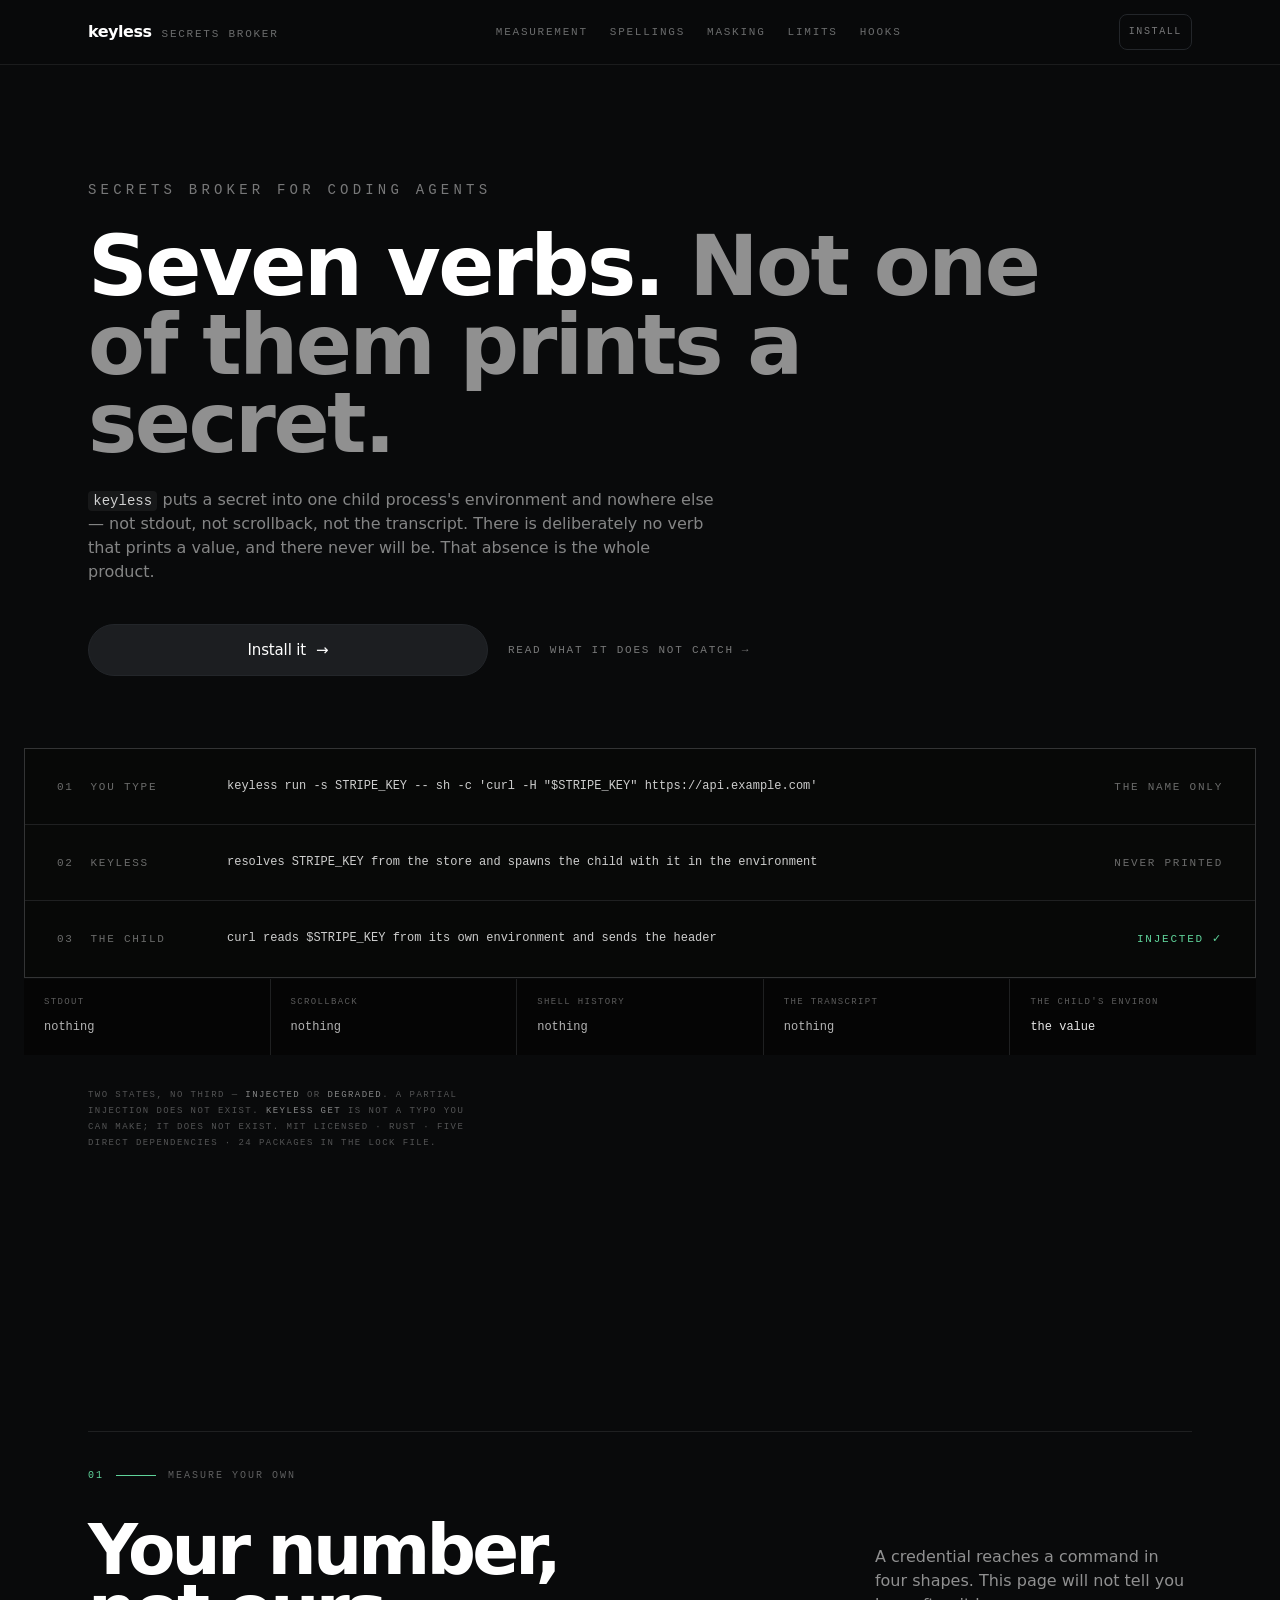
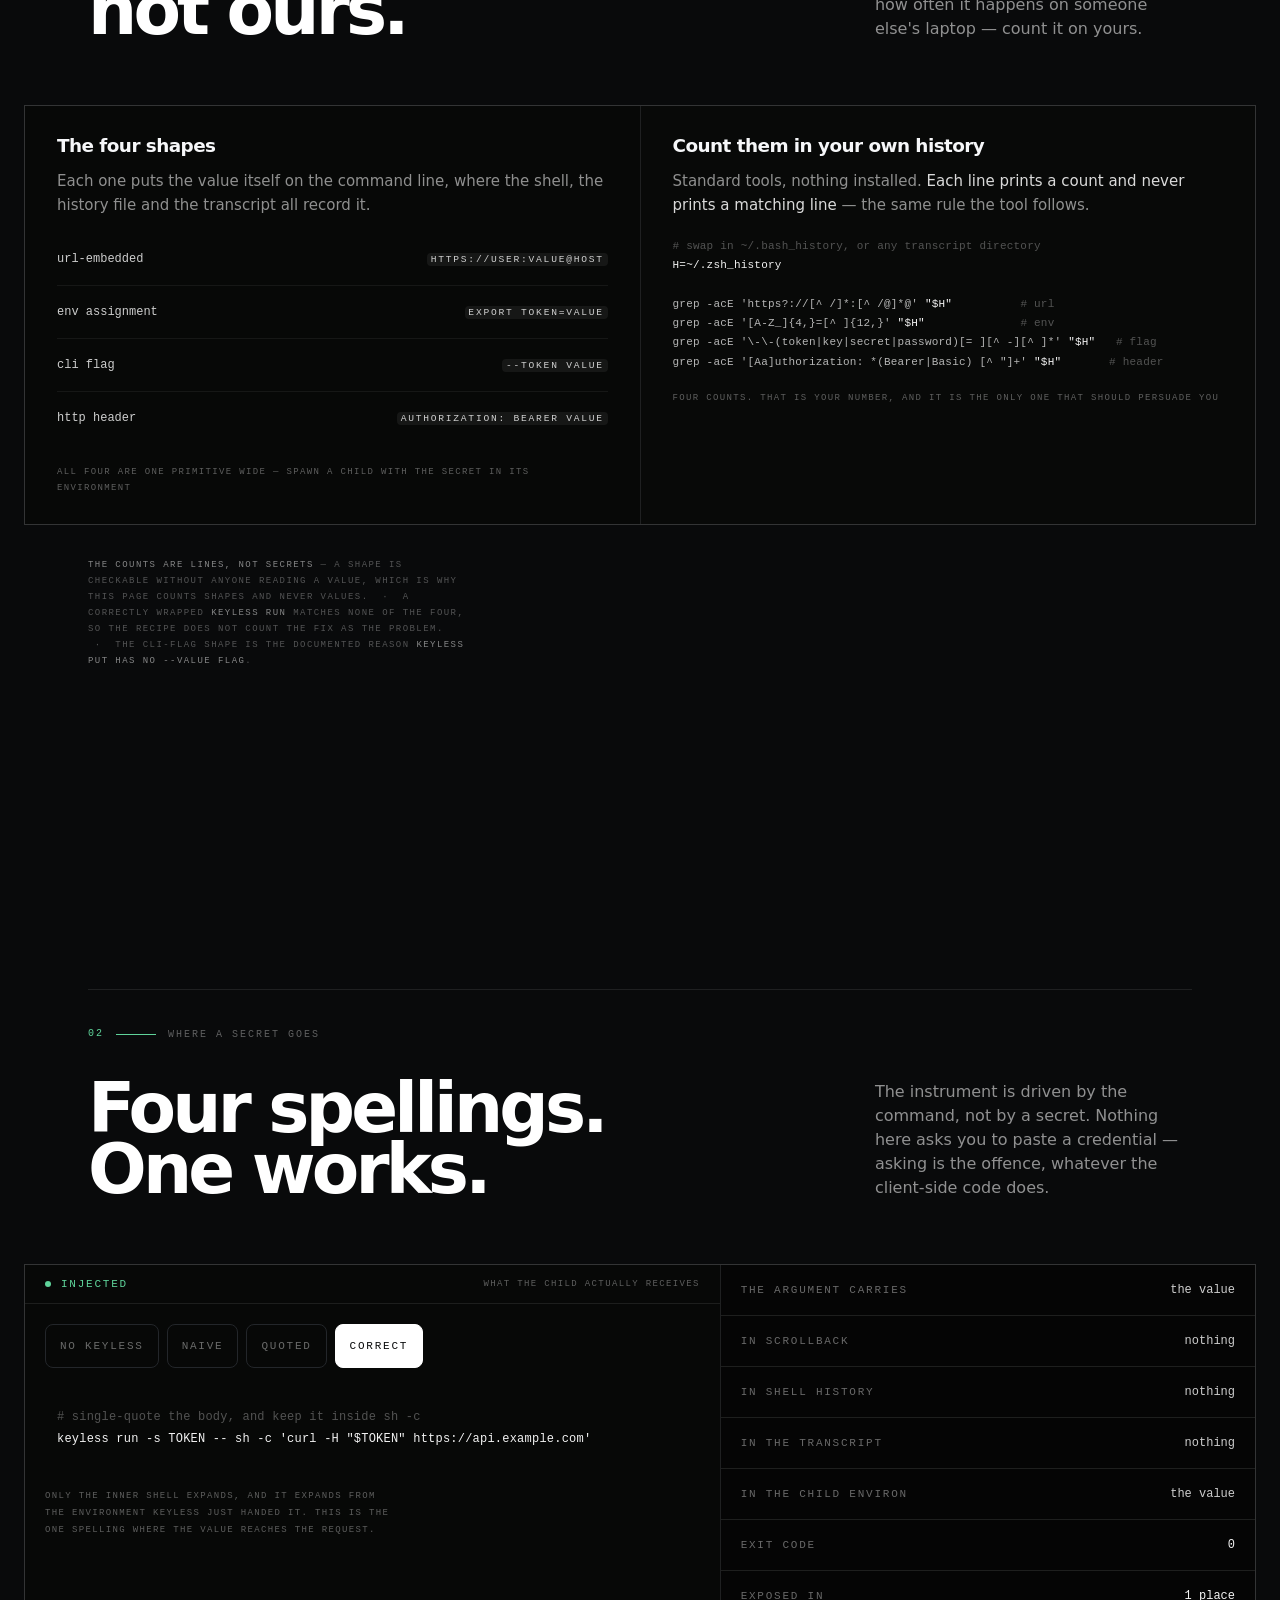
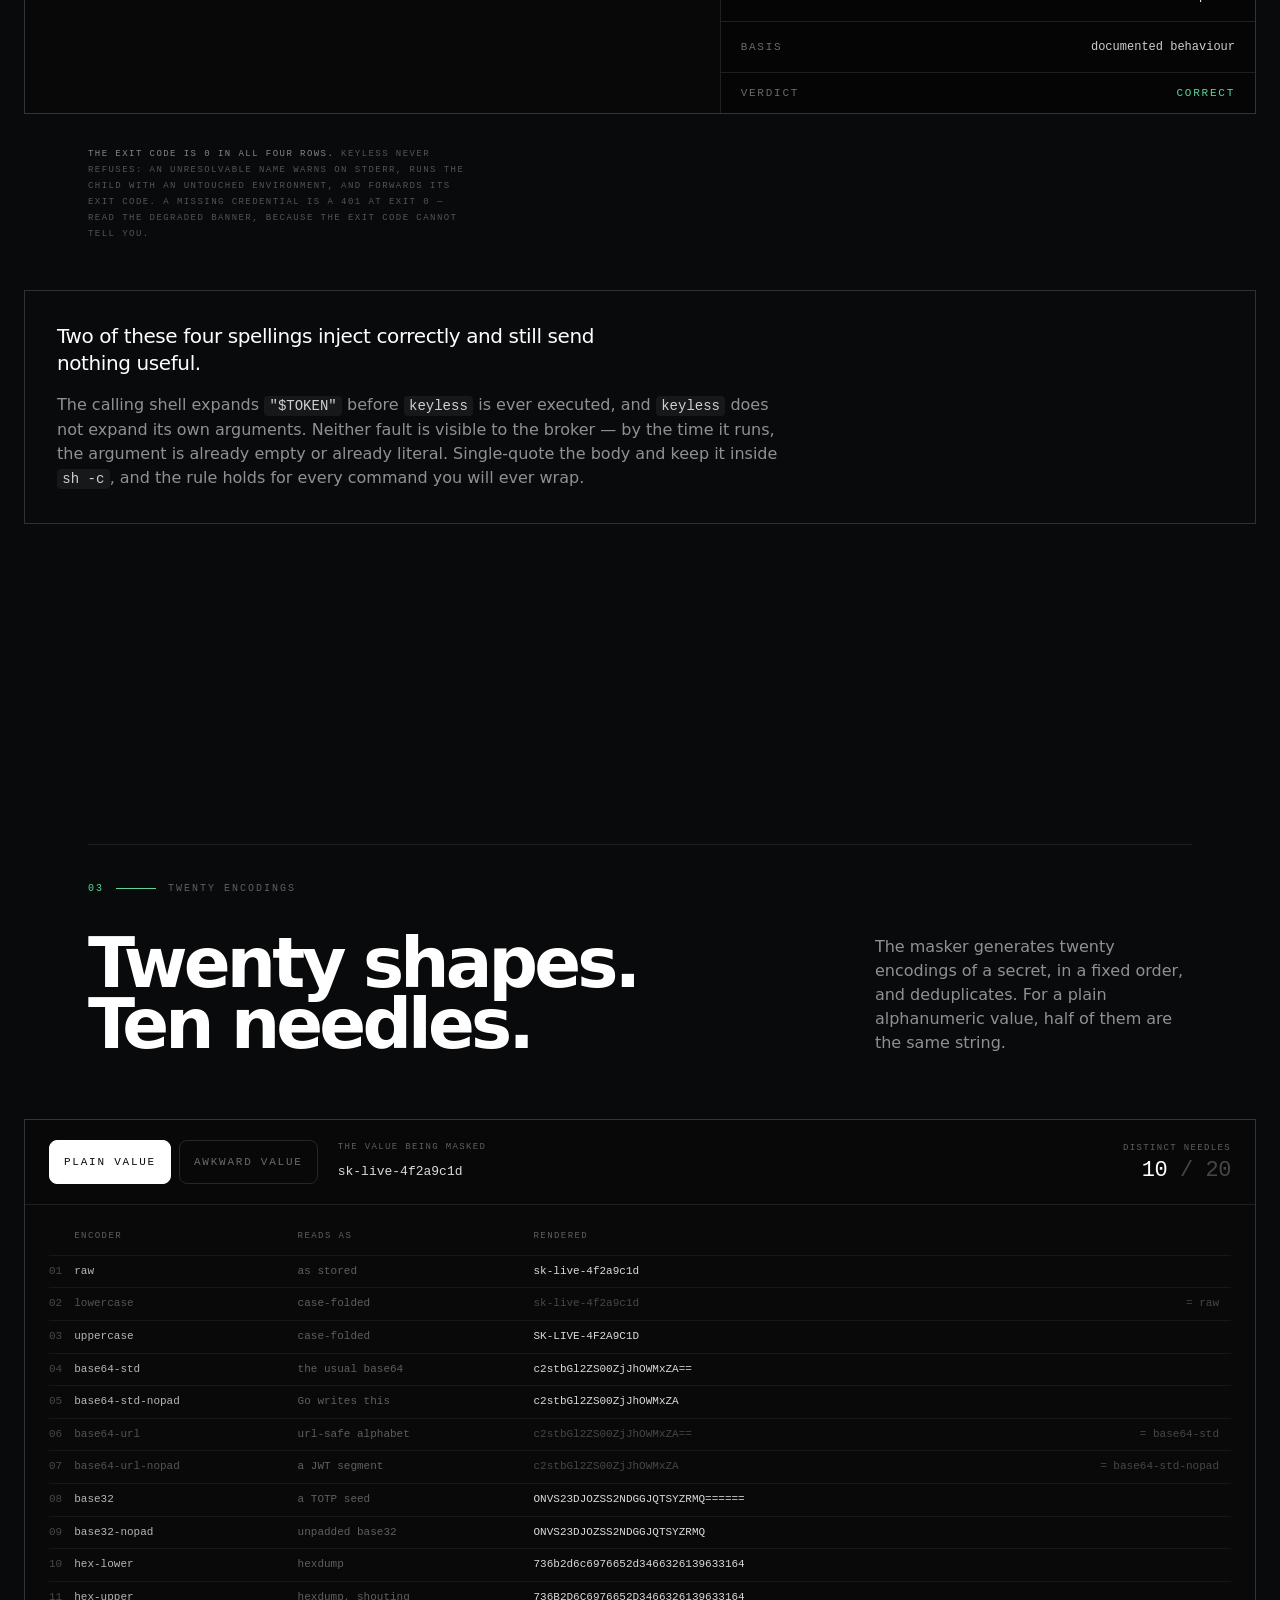
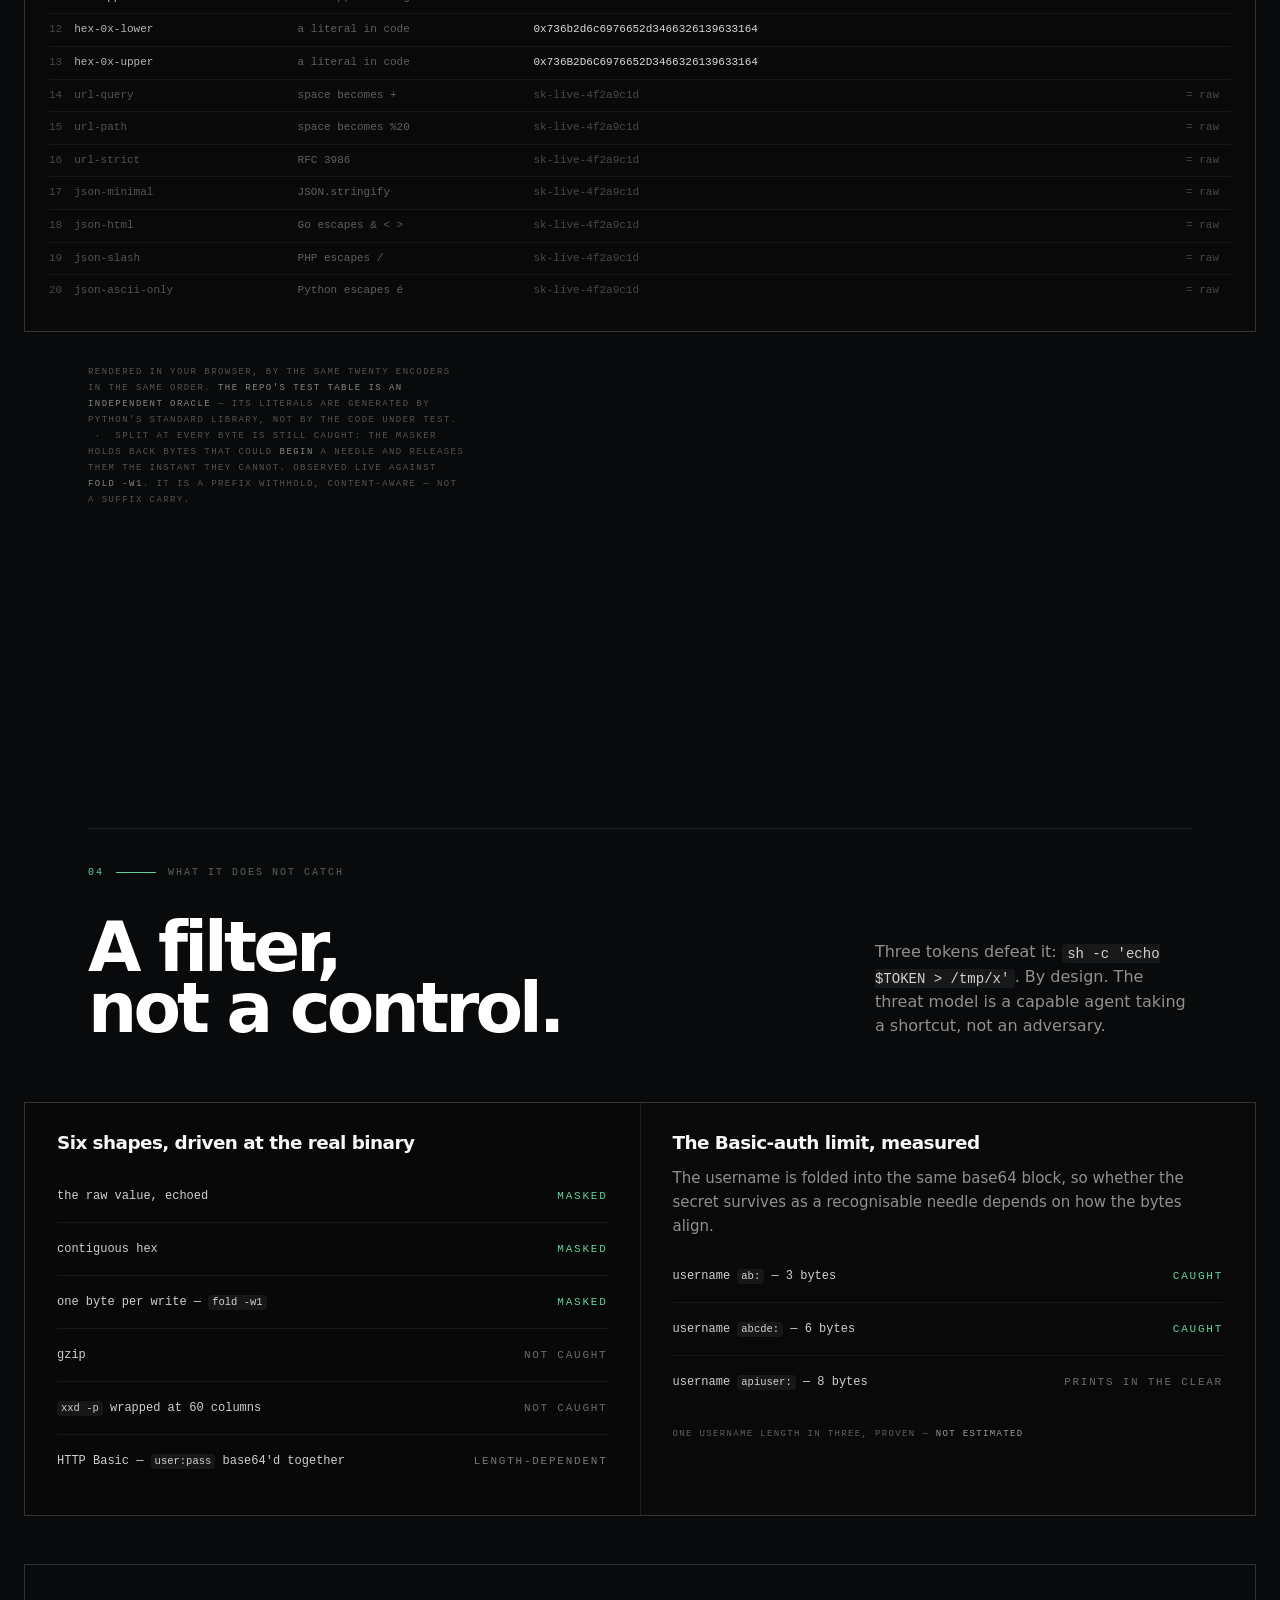
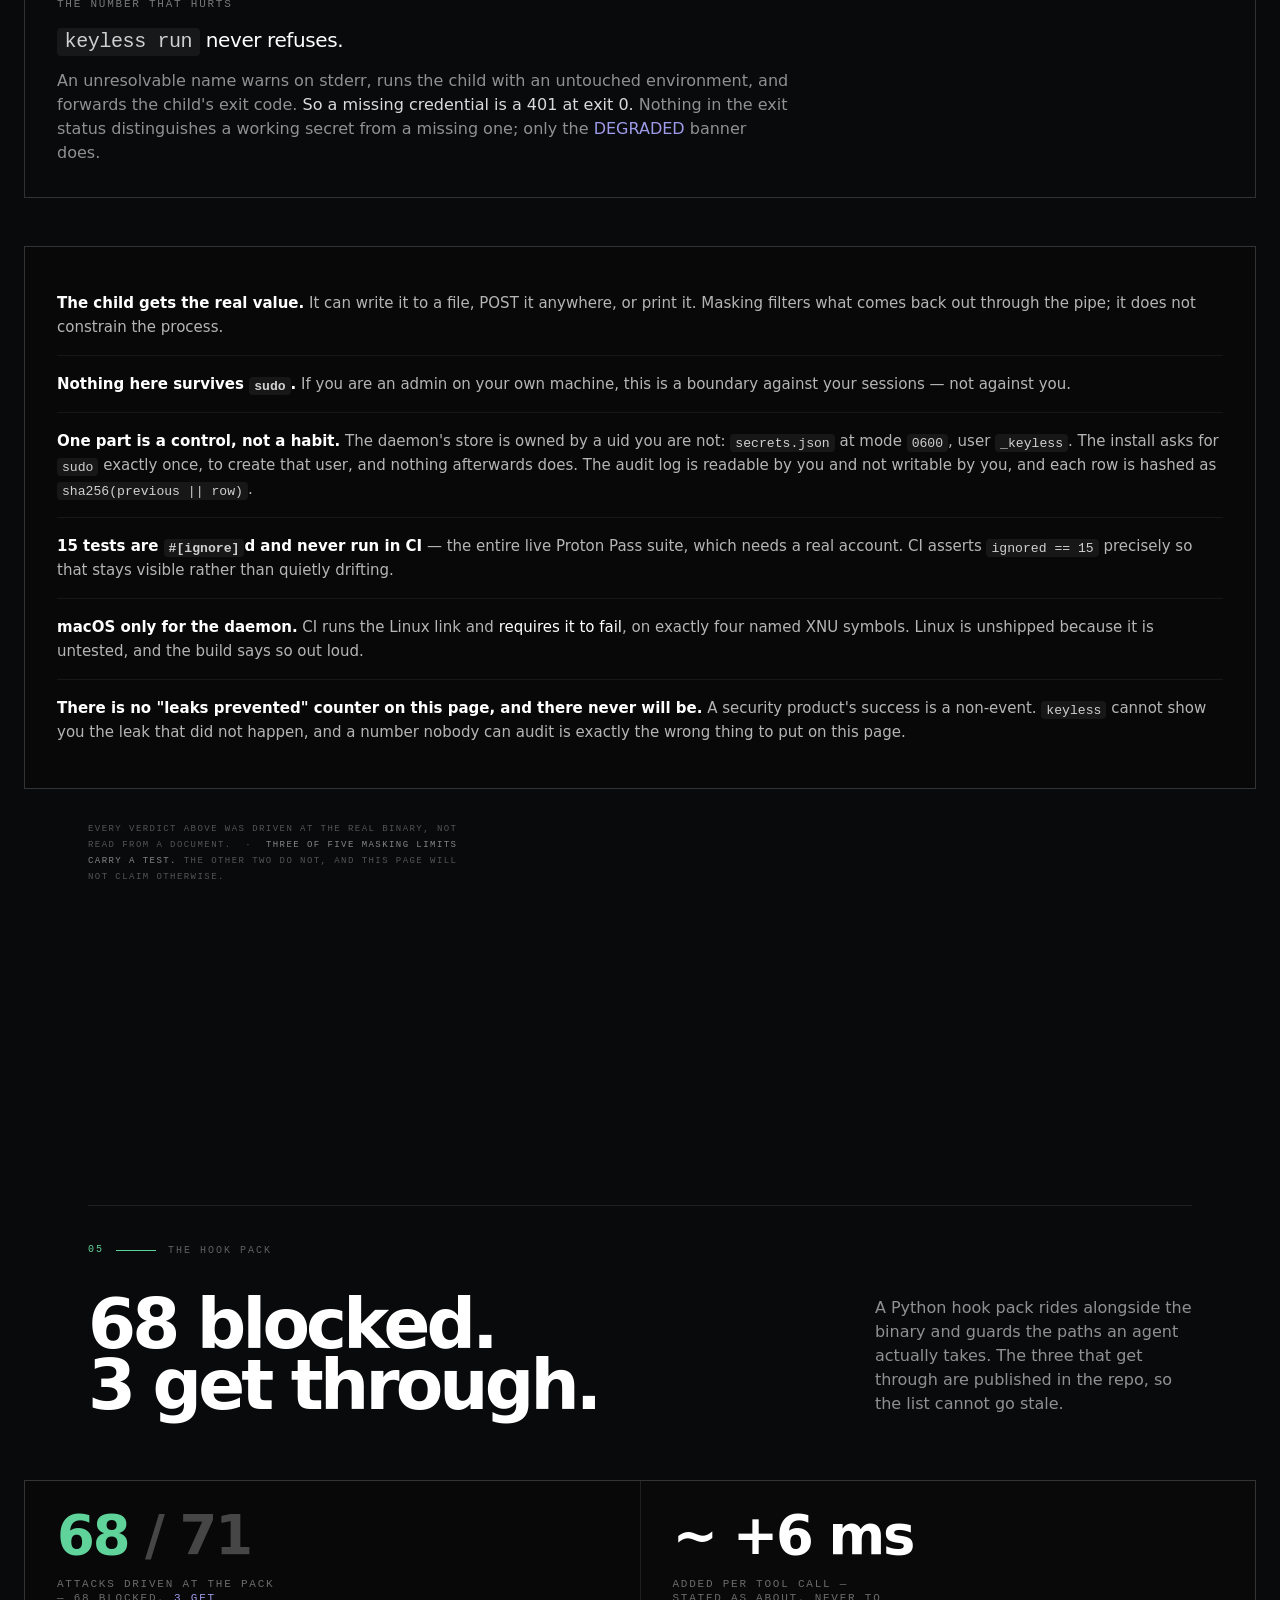
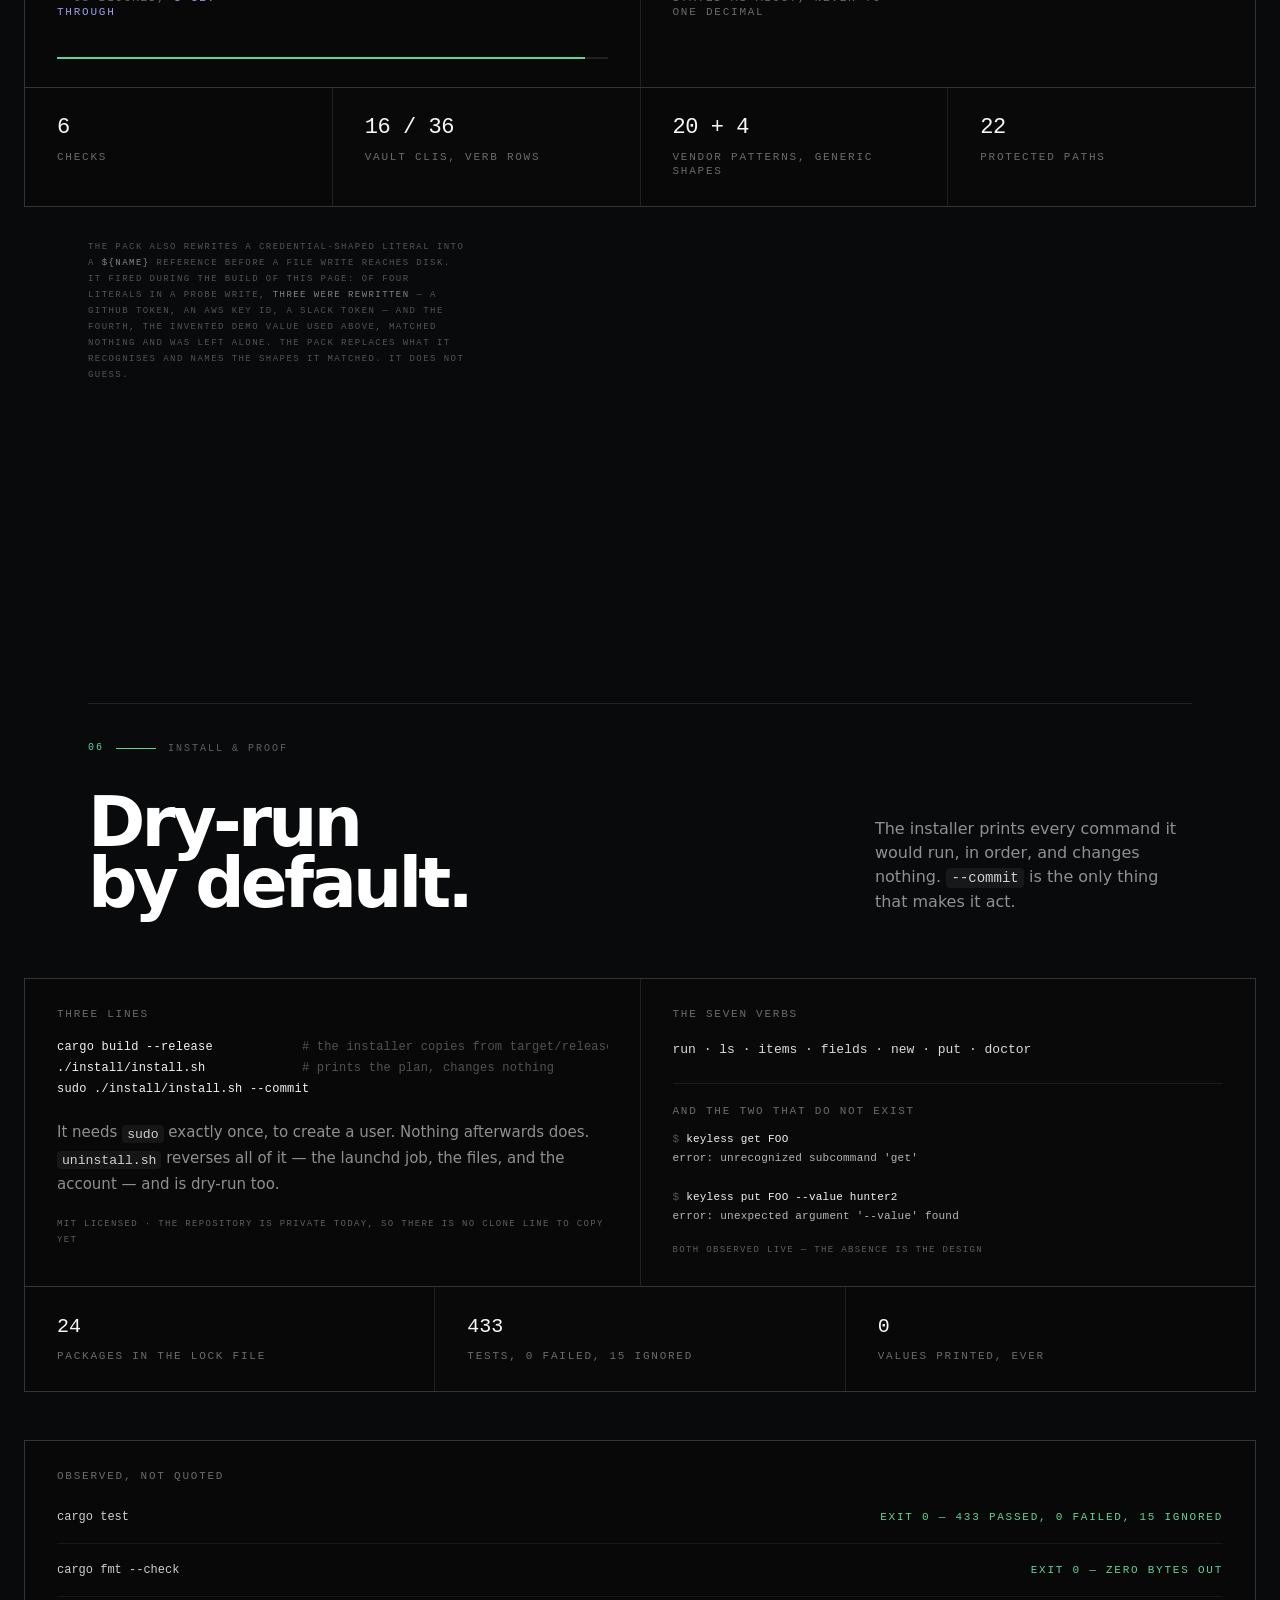
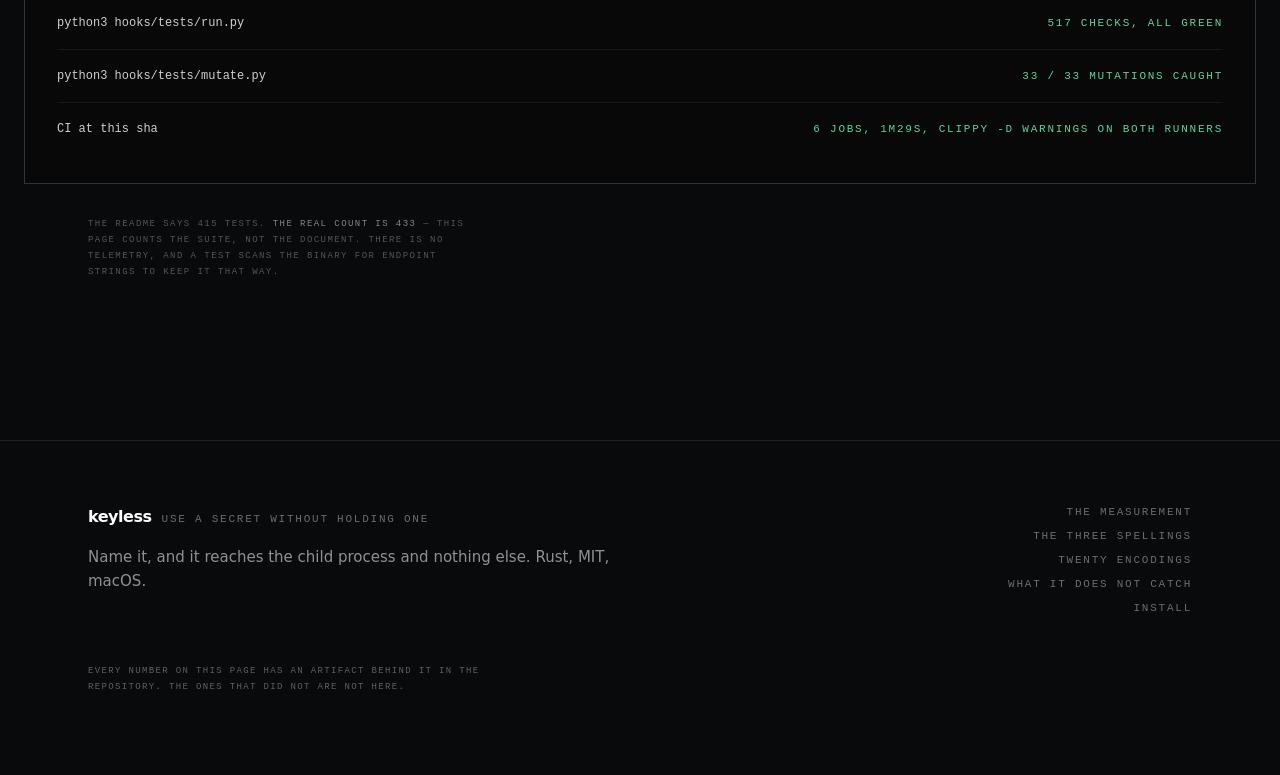
==== site/index.html @ bc4506f8 "feat(site): the landing page, leading with what the reader can measure A single self-contained index" ====
<!doctype html>
<html lang="en">
<head>
<meta charset="utf-8">
<meta name="viewport" content="width=device-width, initial-scale=1">
<title>keyless — name a secret, never hold one</title>
<meta name="description" content="A secrets broker for AI coding agents. The value reaches one child process and nothing else. There is no verb that prints it.">
<style>
/* ------------------------------------------------------------------ reset */
*,*::before,*::after{box-sizing:border-box}
html,body,h1,h2,h3,p,ul,ol,li,figure,pre,table{margin:0;padding:0}
ul,ol{list-style:none}
button{font:inherit;color:inherit;background:none;border:0;cursor:pointer}
a{color:inherit;text-decoration:none}
table{border-collapse:collapse;width:100%}
img,svg{display:block;max-width:100%}

/* -------------------------------------------------------------- variables */
:root{
  --bg:#090A0B;
  --card:#0E0F10;
  --cell-a:#070807;
  --cell-b:#080908;
  --well:#050505;
  --text:#F6F7F9;
  --hair:#23262A;
  --panel:rgba(255,255,255,.09);
  --green:#5FD39A;
  --violet:#9D9BEA;
  --btn:#1C1E21;
  --code-bg:rgba(255,255,255,.06);
  --sans:ui-sans-serif,system-ui,-apple-system,"Segoe UI",Roboto,sans-serif;
  --mono:ui-monospace,SFMono-Regular,Menlo,Monaco,"Liberation Mono",monospace;
  --ease-reveal:cubic-bezier(.16,1,.3,1);
  --ease-hover:cubic-bezier(.4,0,.2,1);
  --ease-out:cubic-bezier(0,0,.2,1);
}

/* ------------------------------------------------------------------- base */
body{
  background:var(--bg);
  color:var(--text);
  font-family:var(--sans);
  font-size:16px;
  line-height:24px;
  -webkit-font-smoothing:antialiased;
  text-rendering:optimizeLegibility;
}
::selection{background:rgba(95,211,154,.22)}

/* ------------------------------------------------------------ type system */
h1{
  font-size:clamp(2.5rem,min(7.6vw,9.2vh),6.5rem);
  font-weight:600;line-height:.95;letter-spacing:-.03em;color:#fff;
}
h2{
  font-size:clamp(2.7rem,5.4vw,5.2rem);
  font-weight:600;line-height:.88;letter-spacing:-.055em;color:#fff;
}
h3{font-size:24.8px;font-weight:600;line-height:1;letter-spacing:-.035em;color:var(--text)}
h3.compact{font-size:18.4px;line-height:23px;letter-spacing:-.03em}
.dim{color:rgba(255,255,255,.55)}

.mono{font-family:var(--mono)}
.lbl{ /* the standard 11px label */
  font-family:var(--mono);font-size:11px;line-height:14px;font-weight:500;
  letter-spacing:.16em;text-transform:uppercase;color:rgba(255,255,255,.4);
}
.lbl-dim{color:rgba(255,255,255,.3)}
.micro{
  font-family:var(--mono);font-size:9px;line-height:14px;letter-spacing:.15em;
  text-transform:uppercase;color:rgba(255,255,255,.35);
}
.eyebrow-txt{
  font-family:var(--mono);font-size:10px;line-height:15px;letter-spacing:.20em;
  text-transform:uppercase;color:rgba(255,255,255,.35);
}
.deck{font-size:16px;line-height:24px;color:rgba(255,255,255,.55)}
code{
  font-family:var(--mono);font-size:.875em;
  background:var(--code-bg);border-radius:4px;padding:.12em .38em;
  color:rgba(255,255,255,.8);
}
pre{
  font-family:var(--mono);font-size:11px;line-height:1.75;letter-spacing:.22px;
  background:transparent;color:rgba(255,255,255,.7);
  overflow-x:auto;white-space:pre;
}
pre .c{color:rgba(255,255,255,.3)}
pre .k{color:rgba(255,255,255,.95)}
pre .g{color:var(--green)}
.g{color:var(--green)}
.v{color:var(--violet)}

/* ----------------------------------------------------------------- layout */
.col{max-width:1152px;margin:0 auto;padding:0 24px}
/* Full-bleed escape. --sbw is the scrollbar width, measured in JS: 100vw
   INCLUDES the scrollbar, so without subtracting it the slab is wider than the
   visible area and the whole page scrolls sideways. */
.slab{
  position:relative;left:50%;
  width:calc(100vw - var(--sbw,0px) - 3rem);
  max-width:90rem;
  transform:translateX(-50%);
}
@media(max-width:640px){.slab{width:calc(100vw - var(--sbw,0px) - 2rem)}}
section.band{padding:112px 0}
@media(min-width:640px){section.band{padding:160px 0}}
.rule{border-top:1px solid var(--panel);padding-top:24px;margin-bottom:48px}
@media(min-width:640px){.rule{padding-top:32px;margin-bottom:64px}}
.eyebrow{display:flex;align-items:center;gap:12px}
.eyebrow .idx{font-family:var(--mono);font-size:10px;letter-spacing:.20em;color:var(--green)}
.eyebrow .dash{width:40px;height:1px;background:var(--green);flex:none}
.head{
  display:grid;grid-template-columns:minmax(0,1fr) minmax(240px,.42fr);
  align-items:end;gap:32px;margin-top:32px;
}
@media(max-width:900px){.head{grid-template-columns:1fr;align-items:start;gap:20px}}
.caveat{
  margin-top:32px;font-family:var(--mono);font-size:9px;line-height:16px;
  letter-spacing:.16em;text-transform:uppercase;color:rgba(255,255,255,.3);
  max-width:70ch;
}
.caveat b{font-weight:500;color:rgba(255,255,255,.5)}

/* the hairline grid: the wrapper's background IS every divider */
.grid{
  display:grid;gap:1px;background:var(--panel);
  border:1px solid var(--panel);
}
.grid > *{background:var(--cell-a)}
.grid > *:nth-child(even){background:var(--cell-b)}
/* Column counts live in classes, never inline: an inline grid-template-columns
   cannot be overridden by a media query, so a slab set inline stays multi-column
   at 390px and its cells get clipped. */
.g1{grid-template-columns:minmax(0,1fr)}
.g2{grid-template-columns:repeat(2,minmax(0,1fr))}
.g3{grid-template-columns:repeat(3,minmax(0,1fr))}
.g4{grid-template-columns:repeat(4,minmax(0,1fr))}
.g2w{grid-template-columns:minmax(0,1.3fr) minmax(0,1fr)}
@media(max-width:1024px){
  .g2,.g2w{grid-template-columns:minmax(0,1fr)}
  .g3,.g4{grid-template-columns:repeat(2,minmax(0,1fr))}
}
@media(max-width:640px){
  .g3,.g4{grid-template-columns:minmax(0,1fr)}
}
.pad{padding:24px}
@media(min-width:640px){.pad{padding:28px 32px}}

/* ------------------------------------------------------------------- nav */
nav{
  position:fixed;top:0;left:0;right:0;height:65px;z-index:50;
  background:rgba(9,10,11,.85);backdrop-filter:blur(12px);
  -webkit-backdrop-filter:blur(12px);
  border-bottom:1px solid rgba(255,255,255,.08);
}
nav .inner{
  max-width:1152px;margin:0 auto;padding:0 24px;height:100%;
  display:flex;align-items:center;justify-content:space-between;gap:24px;
}
.wordmark{display:flex;align-items:baseline;gap:10px}
.wordmark .name{font-size:16px;font-weight:600;letter-spacing:-.03em;color:#fff}
nav ul{display:flex;align-items:center;gap:22px}
nav a.navlink{transition:color .15s var(--ease-hover)}
nav a.navlink:hover{color:rgba(255,255,255,.9)}
.chip{
  font-family:var(--mono);font-size:10px;letter-spacing:.16em;text-transform:uppercase;
  color:rgba(255,255,255,.45);border:1px solid var(--hair);border-radius:8px;
  padding:5px 9px;transition:color .15s var(--ease-hover),border-color .15s var(--ease-hover);
}
a.chip:hover{color:rgba(255,255,255,.85);border-color:rgba(255,255,255,.24)}
@media(max-width:860px){nav ul{display:none}}

/* ------------------------------------------------------------------ hero */
header.hero{padding:140px 0 96px}
@media(min-width:640px){header.hero{padding:180px 0 120px}}
.hero-eyebrow{
  font-family:var(--mono);font-size:14px;line-height:20px;font-weight:500;
  letter-spacing:.30em;text-transform:uppercase;color:rgba(255,255,255,.45);
}
.hero h1{margin-top:28px;max-width:18ch}
.hero .sub{
  margin-top:24px;max-width:62ch;font-size:15px;line-height:1.5;
  color:rgba(255,255,255,.5);
}
@media(min-width:640px){.hero .sub{font-size:16px}}
.cta-row{margin-top:40px;display:flex;flex-wrap:wrap;align-items:center;gap:20px}
.cta{
  display:inline-flex;align-items:center;justify-content:center;gap:10px;
  height:52px;width:400px;max-width:100%;border-radius:9999px;
  background:var(--btn);border:1px solid var(--hair);color:#fff;
  font-size:15px;font-weight:500;letter-spacing:-.01em;
  transition:background .15s var(--ease-hover),border-color .15s var(--ease-hover);
}
.cta:hover{background:#24272B;border-color:rgba(255,255,255,.2)}
.cta .arw{transition:transform .2s var(--ease-out)}
.cta:hover .arw{transform:translateX(4px)}
@media(max-width:640px){.cta{width:100%}}
.cta-alt{
  display:inline-flex;align-items:center;gap:8px;
  font-family:var(--mono);font-size:11px;letter-spacing:.16em;text-transform:uppercase;
  color:rgba(255,255,255,.45);transition:color .15s var(--ease-hover);
}
.cta-alt:hover{color:rgba(255,255,255,.85)}
.cta-alt .arw{transition:transform .2s var(--ease-out)}
.cta-alt:hover .arw{transform:translateX(4px)}

.flow{margin-top:72px}
.flow .row{
  display:grid;grid-template-columns:150px minmax(0,1fr) 190px;
  align-items:center;gap:20px;
}
@media(max-width:860px){
  .flow .row{grid-template-columns:1fr;gap:8px;align-items:start}
}
.flow .row .what{font-family:var(--mono);font-size:12px;line-height:1.6;color:rgba(255,255,255,.8);word-break:break-word}
.flow .verdict{text-align:right}
@media(max-width:860px){.flow .verdict{text-align:left}}
.legend{
  display:grid;gap:1px;background:var(--panel);
  grid-template-columns:repeat(5,minmax(0,1fr));
}
.legend > div{background:var(--well);padding:16px 20px}
@media(max-width:860px){.legend{grid-template-columns:repeat(2,minmax(0,1fr))}}
@media(max-width:480px){.legend{grid-template-columns:1fr}}
.legend .val{margin-top:6px;font-family:var(--mono);font-size:12px;color:rgba(255,255,255,.7)}

/* ------------------------------------------------------------------ stats */
.stat .n{
  font-size:clamp(2rem,4.4vw,3.4rem);font-weight:600;letter-spacing:-.04em;
  line-height:1;color:#fff;
}
.stat .l{margin-top:14px;max-width:34ch}
.rail{height:1px;background:rgba(255,255,255,.1);margin-top:14px;position:relative;overflow:hidden}
.rail i{
  display:block;height:1px;width:0;background:rgba(255,255,255,.45);
  transition:width .7s var(--ease-out);
}
.shape-row{display:grid;grid-template-columns:minmax(0,1fr) 64px;gap:16px;align-items:baseline;padding:14px 0}
.shape-row + .shape-row{border-top:1px solid rgba(255,255,255,.06)}
.shape-row .num{font-family:var(--mono);font-size:13px;color:rgba(255,255,255,.8);text-align:right}

/* ------------------------------------------------------------- instrument */
.seg{display:flex;flex-wrap:wrap;gap:8px}
.seg button{
  font-family:var(--mono);font-size:11px;letter-spacing:.16em;text-transform:uppercase;
  padding:9px 14px;border-radius:8px;border:1px solid var(--hair);
  color:rgba(255,255,255,.4);background:transparent;
  transition:color .15s var(--ease-hover),background-color .15s var(--ease-hover),border-color .15s var(--ease-hover);
}
.seg button:hover{color:rgba(255,255,255,.75)}
.seg button[aria-pressed="true"]{background:#fff;color:#0A0B0C;border-color:#fff}
.readout{display:grid;gap:1px;background:var(--panel)}
.readout > div{
  background:var(--well);padding:13px 20px;display:grid;
  grid-template-columns:minmax(0,1fr) auto;gap:16px;align-items:baseline;
}
.readout .rv{font-family:var(--mono);font-size:12px;color:rgba(255,255,255,.8);text-align:right}
.termbar{
  display:flex;align-items:center;gap:10px;padding:12px 20px;
  border-bottom:1px solid var(--panel);
}
.pip{width:6px;height:6px;border-radius:50%;background:var(--green);animation:blink 1s steps(1) infinite}
@keyframes blink{50%{opacity:.25}}
.cmd{padding:24px 20px;min-height:120px;display:flex;align-items:center}
@media(min-width:640px){.cmd{padding:32px}}
.cmd pre{font-size:12px;white-space:pre-wrap;word-break:break-word;line-height:1.85}

/* -------------------------------------------------------------- enc table */
.enc{width:100%;font-family:var(--mono);font-size:11px;line-height:1.6}
.enc th{
  text-align:left;font-weight:500;letter-spacing:.16em;text-transform:uppercase;
  font-size:9px;color:rgba(255,255,255,.35);padding:0 12px 12px 0;white-space:nowrap;
}
.enc td{padding:7px 12px 7px 0;vertical-align:top;border-top:1px solid rgba(255,255,255,.06)}
.enc td.i{color:rgba(255,255,255,.25);width:24px}
.enc td.nm{color:rgba(255,255,255,.7);white-space:nowrap}
.enc td.gl{color:rgba(255,255,255,.35);white-space:nowrap}
.enc td.out{color:rgba(255,255,255,.85);word-break:break-all;min-width:200px}
.enc tr.dup td.out{color:rgba(255,255,255,.25)}
.enc tr.dup td.nm{color:rgba(255,255,255,.3)}
.enc td.dupflag{color:rgba(255,255,255,.25);white-space:nowrap;text-align:right}
.tbl-scroll{overflow-x:auto}

/* ------------------------------------------------------------------ boxes */
.box{border:1px solid rgba(255,255,255,.16);padding:24px}
@media(min-width:640px){.box{padding:32px}}
.box .big{font-size:20px;line-height:1.35;letter-spacing:-.02em;color:#fff;max-width:44ch}
.verdict-list li{
  display:grid;grid-template-columns:minmax(0,1fr) auto;gap:16px;align-items:baseline;
  padding:14px 0;
}
.verdict-list li + li{border-top:1px solid rgba(255,255,255,.06)}
.verdict-list .k{font-family:var(--mono);font-size:12px;color:rgba(255,255,255,.8)}
/* a grid child with no min-width refuses to shrink below its content, which is
   how a long code chip pushes a two-column row wider than the screen */
.verdict-list li > *,.readout > div > *,.shape-row > *{min-width:0;overflow-wrap:anywhere}
@media(max-width:640px){
  .verdict-list li,.readout > div{grid-template-columns:minmax(0,1fr);gap:6px}
  .verdict-list li .lbl,.readout .rv{text-align:left}
  .flow .verdict{text-align:left}
}
.notes li{padding:16px 0;color:rgba(255,255,255,.7);font-size:15px;line-height:1.6}
.notes li + li{border-top:1px solid rgba(255,255,255,.06)}
.notes b{color:#fff;font-weight:600}

/* ----------------------------------------------------------------- footer */
footer{border-top:1px solid var(--panel);padding:64px 0 80px}
footer .cols{display:grid;grid-template-columns:minmax(0,1fr) auto;gap:32px;align-items:start}
@media(max-width:640px){footer .cols{grid-template-columns:1fr}}

/* ----------------------------------------------------------------- motion */
/* Gated on .js: without scripting the reveal never resolves, and an ungated
   rule would leave the whole page at opacity 0 — blank, with no way back. */
.js .reveal{opacity:0;transform:translateY(14px);
  transition:opacity .45s var(--ease-reveal),transform .45s var(--ease-reveal)}
.js .reveal.in{opacity:1;transform:none}
/* a .slab is centred BY a transform, so a reveal on the same element must
   carry that centring through both states or the panel jumps off-axis */
.js .slab.reveal{transform:translateX(-50%) translateY(14px)}
.js .slab.reveal.in{transform:translateX(-50%)}
.cascade{opacity:0;transform:translateY(14px);
  animation:cascade .45s var(--ease-reveal) forwards}
@keyframes cascade{to{opacity:1;transform:none}}
@media(prefers-reduced-motion:reduce){
  *,*::before,*::after{
    animation-duration:.001ms!important;animation-iteration-count:1!important;
    transition-duration:.001ms!important;scroll-behavior:auto!important}
  .js .reveal{opacity:1;transform:none}
  .js .slab.reveal,.js .slab.reveal.in{transform:translateX(-50%)}
  .cascade{opacity:1;transform:none;animation:none}
}
html{scroll-behavior:smooth}
@media(prefers-reduced-motion:reduce){html{scroll-behavior:auto}}
</style>
</head>
<body>
<script>document.documentElement.className += " js";</script>

<nav>
  <div class="inner">
    <div class="wordmark">
      <span class="name">keyless</span>
      <span class="lbl" style="letter-spacing:.16em">secrets broker</span>
    </div>
    <ul class="lbl">
      <li><a class="navlink" href="#measure">measurement</a></li>
      <li><a class="navlink" href="#spellings">spellings</a></li>
      <li><a class="navlink" href="#masking">masking</a></li>
      <li><a class="navlink" href="#limits">limits</a></li>
      <li><a class="navlink" href="#hooks">hooks</a></li>
    </ul>
    <a class="chip" href="#install">install</a>
  </div>
</nav>

<!-- =============================================================== HERO -->
<header class="hero">
  <div class="col">
    <p class="hero-eyebrow cascade" style="animation-delay:40ms">Secrets broker for coding agents</p>
    <h1 class="cascade" style="animation-delay:80ms">Seven verbs. <span class="dim">Not one of them prints a secret.</span></h1>
    <p class="sub cascade" style="animation-delay:140ms">
      <code>keyless</code> puts a secret into one child process's environment and nowhere else — not stdout,
      not scrollback, not the transcript. There is deliberately no verb that prints a value, and there never
      will be. That absence is the whole product.
    </p>
    <div class="cta-row cascade" style="animation-delay:200ms">
      <a class="cta" href="#install">Install it <span class="arw">&rarr;</span></a>
      <a class="cta-alt" href="#limits">Read what it does not catch <span class="arw">&rarr;</span></a>
    </div>

    <div class="flow slab">
      <div class="grid g1">
        <div class="pad cascade" style="animation-delay:250ms">
          <div class="row">
            <span class="lbl">01 &nbsp;you type</span>
            <span class="what">keyless run -s STRIPE_KEY -- sh -c 'curl -H "$STRIPE_KEY" https://api.example.com'</span>
            <span class="lbl verdict">the name only</span>
          </div>
        </div>
        <div class="pad cascade" style="animation-delay:400ms">
          <div class="row">
            <span class="lbl">02 &nbsp;keyless</span>
            <span class="what">resolves STRIPE_KEY from the store and spawns the child with it in the environment</span>
            <span class="lbl verdict">never printed</span>
          </div>
        </div>
        <div class="pad cascade" style="animation-delay:550ms">
          <div class="row">
            <span class="lbl">03 &nbsp;the child</span>
            <span class="what">curl reads $STRIPE_KEY from its own environment and sends the header</span>
            <span class="lbl verdict" style="color:var(--green)">injected &check;</span>
          </div>
        </div>
      </div>
      <div class="legend cascade" style="animation-delay:1250ms;margin-top:1px">
        <div><div class="micro">stdout</div><div class="val">nothing</div></div>
        <div><div class="micro">scrollback</div><div class="val">nothing</div></div>
        <div><div class="micro">shell history</div><div class="val">nothing</div></div>
        <div><div class="micro">the transcript</div><div class="val">nothing</div></div>
        <div><div class="micro">the child's environ</div><div class="val" style="color:rgba(255,255,255,.9)">the value</div></div>
      </div>
    </div>

    <p class="caveat cascade" style="animation-delay:1350ms">
      Two states, no third — <b>INJECTED</b> or <b>DEGRADED</b>. A partial injection does not exist.
      <b>keyless get</b> is not a typo you can make; it does not exist.
      MIT licensed &middot; Rust &middot; five direct dependencies &middot; 24 packages in the lock file.
    </p>
  </div>
</header>

<!-- ======================================================== 01 MEASUREMENT -->
<section class="band" id="measure">
  <div class="col">
    <div class="rule reveal">
      <div class="eyebrow"><span class="idx">01</span><span class="dash"></span><span class="eyebrow-txt">measure your own</span></div>
      <div class="head">
        <h2>Your number,<br>not ours.</h2>
        <p class="deck">A credential reaches a command in four shapes. This page will not tell you how often
          it happens on someone else's laptop — count it on yours.</p>
      </div>
    </div>

    <div class="slab reveal">
      <div class="grid g2">
        <div class="pad">
          <h3 class="compact">The four shapes</h3>
          <p class="deck" style="margin-top:12px;font-size:15px">Each one puts the value itself on the command
            line, where the shell, the history file and the transcript all record it.</p>
          <ul class="verdict-list" style="margin-top:16px">
            <li><span class="k">url-embedded</span><span class="lbl"><code>https://user:VALUE@host</code></span></li>
            <li><span class="k">env assignment</span><span class="lbl"><code>export TOKEN=VALUE</code></span></li>
            <li><span class="k">cli flag</span><span class="lbl"><code>--token VALUE</code></span></li>
            <li><span class="k">http header</span><span class="lbl"><code>Authorization: Bearer VALUE</code></span></li>
          </ul>
          <p class="micro" style="margin-top:20px;line-height:16px">
            all four are one primitive wide &mdash; spawn a child with the secret in its environment
          </p>
        </div>
        <div class="pad">
          <h3 class="compact">Count them in your own history</h3>
          <p class="deck" style="margin-top:12px;font-size:15px">Standard tools, nothing installed.
            <span style="color:rgba(255,255,255,.85)">Each line prints a count and never prints a matching
            line</span> — the same rule the tool follows.</p>
<pre style="margin-top:20px"><span class="c"># swap in ~/.bash_history, or any transcript directory</span>
<span class="k">H=~/.zsh_history</span>

grep -acE 'https?://[^ /]*:[^ /@]*@' <span class="k">"$H"</span>          <span class="c"># url</span>
grep -acE '[A-Z_]{4,}=[^ ]{12,}' <span class="k">"$H"</span>              <span class="c"># env</span>
grep -acE '\-\-(token|key|secret|password)[= ][^ -][^ ]*' <span class="k">"$H"</span>   <span class="c"># flag</span>
grep -acE '[Aa]uthorization: *(Bearer|Basic) [^ "]+' <span class="k">"$H"</span>       <span class="c"># header</span></pre>
          <p class="micro" style="margin-top:18px;line-height:16px">
            four counts. that is your number, and it is the only one that should persuade you
          </p>
        </div>
      </div>
    </div>

    <p class="caveat reveal">
      <b>The counts are lines, not secrets</b> &mdash; a shape is checkable without anyone reading a value,
      which is why this page counts shapes and never values. &nbsp;&middot;&nbsp; A correctly wrapped
      <b>keyless run</b> matches none of the four, so the recipe does not count the fix as the problem.
      &nbsp;&middot;&nbsp; The CLI-flag shape is the documented reason <b>keyless put has no --value flag</b>.
    </p>
  </div>
</section>

<!-- ========================================================= 02 SPELLINGS -->
<section class="band" id="spellings">
  <div class="col">
    <div class="rule reveal">
      <div class="eyebrow"><span class="idx">02</span><span class="dash"></span><span class="eyebrow-txt">where a secret goes</span></div>
      <div class="head">
        <h2>Four spellings.<br>One works.</h2>
        <p class="deck">The instrument is driven by the command, not by a secret. Nothing here asks you to
          paste a credential — asking is the offence, whatever the client-side code does.</p>
      </div>
    </div>

    <div class="slab reveal">
      <div class="grid g2w" id="spellGrid">
        <div>
          <div class="termbar">
            <span class="pip" id="pip"></span>
            <span class="lbl" id="spellState">correct</span>
            <span style="flex:1"></span>
            <span class="micro">what the child actually receives</span>
          </div>
          <div style="padding:20px 20px 0">
            <div class="seg" role="group" aria-label="command spelling">
              <button type="button" data-spell="0" aria-pressed="false">no keyless</button>
              <button type="button" data-spell="1" aria-pressed="false">naive</button>
              <button type="button" data-spell="2" aria-pressed="false">quoted</button>
              <button type="button" data-spell="3" aria-pressed="true">correct</button>
            </div>
          </div>
          <div class="cmd"><pre id="spellCmd"></pre></div>
          <div style="padding:0 20px 24px">
            <p class="micro" id="spellNote" style="line-height:17px;max-width:64ch"></p>
          </div>
        </div>
        <div style="background:var(--cell-b)">
          <div class="readout" id="spellReadout"></div>
        </div>
      </div>
    </div>

    <p class="caveat reveal">
      <b>The exit code is 0 in all four rows.</b> keyless never refuses: an unresolvable name warns on stderr,
      runs the child with an untouched environment, and forwards its exit code. A missing credential is a 401
      at exit 0 — read the DEGRADED banner, because the exit code cannot tell you.
    </p>

    <div class="slab reveal" style="margin-top:48px">
      <div class="box">
        <p class="big">Two of these four spellings inject correctly and still send nothing useful.</p>
        <p class="deck" style="margin-top:16px;max-width:72ch">
          The calling shell expands <code>"$TOKEN"</code> before <code>keyless</code> is ever executed, and
          <code>keyless</code> does not expand its own arguments. Neither fault is visible to the broker —
          by the time it runs, the argument is already empty or already literal. Single-quote the body and
          keep it inside <code>sh -c</code>, and the rule holds for every command you will ever wrap.
        </p>
      </div>
    </div>
  </div>
</section>

<!-- =========================================================== 03 MASKING -->
<section class="band" id="masking">
  <div class="col">
    <div class="rule reveal">
      <div class="eyebrow"><span class="idx">03</span><span class="dash"></span><span class="eyebrow-txt">twenty encodings</span></div>
      <div class="head">
        <h2>Twenty shapes.<br>Ten needles.</h2>
        <p class="deck">The masker generates twenty encodings of a secret, in a fixed order, and deduplicates.
          For a plain alphanumeric value, half of them are the same string.</p>
      </div>
    </div>

    <div class="slab reveal">
      <div class="grid g1">
        <div style="padding:20px 24px;display:flex;flex-wrap:wrap;gap:20px;align-items:center">
          <div class="seg" role="group" aria-label="demo value">
            <button type="button" data-val="0" aria-pressed="true">plain value</button>
            <button type="button" data-val="1" aria-pressed="false">awkward value</button>
          </div>
          <div style="flex:1;min-width:220px">
            <div class="micro">the value being masked</div>
            <div class="mono" id="encValue" style="font-size:13px;color:rgba(255,255,255,.85);margin-top:6px;word-break:break-all"></div>
          </div>
          <div style="text-align:right">
            <div class="micro">distinct needles</div>
            <div class="mono" id="encCount" style="font-size:22px;letter-spacing:-.02em;margin-top:4px"></div>
          </div>
        </div>
        <div style="padding:24px;overflow:hidden">
          <div class="tbl-scroll">
            <table class="enc">
              <thead><tr><th></th><th>encoder</th><th>reads as</th><th>rendered</th><th></th></tr></thead>
              <tbody id="encBody"></tbody>
            </table>
          </div>
        </div>
      </div>
    </div>

    <p class="caveat reveal">
      Rendered in your browser, by the same twenty encoders in the same order. <b>The repo's test table is an
      independent oracle</b> — its literals are generated by Python's standard library, not by the code under
      test. &nbsp;&middot;&nbsp; Split at every byte is still caught: the masker holds back bytes that could
      <b>begin</b> a needle and releases them the instant they cannot. Observed live against <b>fold -w1</b>.
      It is a prefix withhold, content-aware — not a suffix carry.
    </p>
  </div>
</section>

<!-- ============================================================ 04 LIMITS -->
<section class="band" id="limits">
  <div class="col">
    <div class="rule reveal">
      <div class="eyebrow"><span class="idx">04</span><span class="dash"></span><span class="eyebrow-txt">what it does not catch</span></div>
      <div class="head">
        <h2>A filter,<br>not a control.</h2>
        <p class="deck">Three tokens defeat it: <code>sh -c 'echo $TOKEN &gt; /tmp/x'</code>. By design. The
          threat model is a capable agent taking a shortcut, not an adversary.</p>
      </div>
    </div>

    <div class="slab reveal">
      <div class="grid g2">
        <div class="pad">
          <h3 class="compact">Six shapes, driven at the real binary</h3>
          <ul class="verdict-list" style="margin-top:16px">
            <li><span class="k">the raw value, echoed</span><span class="lbl" style="color:var(--green)">masked</span></li>
            <li><span class="k">contiguous hex</span><span class="lbl" style="color:var(--green)">masked</span></li>
            <li><span class="k">one byte per write &mdash; <code>fold -w1</code></span><span class="lbl" style="color:var(--green)">masked</span></li>
            <li><span class="k">gzip</span><span class="lbl">not caught</span></li>
            <li><span class="k"><code>xxd -p</code> wrapped at 60 columns</span><span class="lbl">not caught</span></li>
            <li><span class="k">HTTP Basic &mdash; <code>user:pass</code> base64'd together</span><span class="lbl" style="color:rgba(255,255,255,.45)">length-dependent</span></li>
          </ul>
        </div>
        <div class="pad">
          <h3 class="compact">The Basic-auth limit, measured</h3>
          <p class="deck" style="margin-top:12px;font-size:15px">The username is folded into the same base64
            block, so whether the secret survives as a recognisable needle depends on how the bytes align.</p>
          <ul class="verdict-list" style="margin-top:12px">
            <li><span class="k">username <code>ab:</code> &mdash; 3 bytes</span><span class="lbl" style="color:var(--green)">caught</span></li>
            <li><span class="k">username <code>abcde:</code> &mdash; 6 bytes</span><span class="lbl" style="color:var(--green)">caught</span></li>
            <li><span class="k">username <code>apiuser:</code> &mdash; 8 bytes</span><span class="lbl">prints in the clear</span></li>
          </ul>
          <p class="micro" style="margin-top:18px;line-height:16px">one username length in three, proven &mdash;
            <span style="color:rgba(255,255,255,.6)">not estimated</span></p>
        </div>
      </div>
    </div>

    <div class="slab reveal" style="margin-top:48px">
      <div class="box">
        <div class="lbl" style="color:rgba(255,255,255,.45);margin-bottom:16px">the number that hurts</div>
        <p class="big"><code style="font-size:1em">keyless run</code> never refuses.</p>
        <p class="deck" style="margin-top:14px;max-width:72ch">
          An unresolvable name warns on stderr, runs the child with an untouched environment, and forwards the
          child's exit code. <span style="color:rgba(255,255,255,.85)">So a missing credential is a 401 at exit
          0.</span> Nothing in the exit status distinguishes a working secret from a missing one; only the
          <span class="v">DEGRADED</span> banner does.
        </p>
      </div>
    </div>

    <div class="slab reveal" style="margin-top:48px">
      <div class="grid g1">
        <div class="pad">
          <ul class="notes">
            <li><b>The child gets the real value.</b> It can write it to a file, POST it anywhere, or print it.
              Masking filters what comes back out through the pipe; it does not constrain the process.</li>
            <li><b>Nothing here survives <code>sudo</code>.</b> If you are an admin on your own machine, this is
              a boundary against your sessions — not against you.</li>
            <li><b>One part is a control, not a habit.</b> The daemon's store is owned by a uid you are not:
              <code>secrets.json</code> at mode <code>0600</code>, user <code>_keyless</code>. The install asks
              for <code>sudo</code> exactly once, to create that user, and nothing afterwards does. The audit log
              is readable by you and not writable by you, and each row is hashed as
              <code>sha256(previous || row)</code>.</li>
            <li><b>15 tests are <code>#[ignore]</code>d and never run in CI</b> — the entire live Proton Pass
              suite, which needs a real account. CI asserts <code>ignored == 15</code> precisely so that stays
              visible rather than quietly drifting.</li>
            <li><b>macOS only for the daemon.</b> CI runs the Linux link and <em style="font-style:normal;color:#fff">requires it to fail</em>,
              on exactly four named XNU symbols. Linux is unshipped because it is untested, and the build says so
              out loud.</li>
            <li><b>There is no "leaks prevented" counter on this page, and there never will be.</b> A security
              product's success is a non-event. <code>keyless</code> cannot show you the leak that did not
              happen, and a number nobody can audit is exactly the wrong thing to put on this page.</li>
          </ul>
        </div>
      </div>
    </div>

    <p class="caveat reveal">
      Every verdict above was driven at the real binary, not read from a document.
      &nbsp;&middot;&nbsp; <b>Three of five masking limits carry a test.</b> The other two do not, and this page
      will not claim otherwise.
    </p>
  </div>
</section>

<!-- ============================================================= 05 HOOKS -->
<section class="band" id="hooks">
  <div class="col">
    <div class="rule reveal">
      <div class="eyebrow"><span class="idx">05</span><span class="dash"></span><span class="eyebrow-txt">the hook pack</span></div>
      <div class="head">
        <h2>68 blocked.<br>3 get through.</h2>
        <p class="deck">A Python hook pack rides alongside the binary and guards the paths an agent actually
          takes. The three that get through are published in the repo, so the list cannot go stale.</p>
      </div>
    </div>

    <div class="slab reveal">
      <div class="grid g2">
        <div class="pad stat" style="display:flex;flex-direction:column;justify-content:space-between;gap:24px">
          <div>
            <div class="n"><span class="g">68</span> <span style="color:rgba(255,255,255,.25)">/ 71</span></div>
            <div class="lbl l">attacks driven at the pack &mdash; 68 blocked, <span class="v">3 get through</span></div>
          </div>
          <div class="rail" style="height:2px"><i data-fill="96" style="height:2px;background:var(--green)"></i></div>
        </div>
        <div class="pad stat">
          <div class="n">~ +6 ms</div>
          <div class="lbl l">added per tool call &mdash; stated as about, never to one decimal</div>
        </div>
      </div>
      <div class="grid g4" style="border-top:0">
        <div class="pad"><div class="mono" style="font-size:22px;letter-spacing:-.02em">6</div><div class="lbl l" style="margin-top:10px">checks</div></div>
        <div class="pad"><div class="mono" style="font-size:22px;letter-spacing:-.02em">16 / 36</div><div class="lbl l" style="margin-top:10px">vault CLIs, verb rows</div></div>
        <div class="pad"><div class="mono" style="font-size:22px;letter-spacing:-.02em">20 + 4</div><div class="lbl l" style="margin-top:10px">vendor patterns, generic shapes</div></div>
        <div class="pad"><div class="mono" style="font-size:22px;letter-spacing:-.02em">22</div><div class="lbl l" style="margin-top:10px">protected paths</div></div>
      </div>
    </div>

    <p class="caveat reveal">
      The pack also rewrites a credential-shaped literal into a <b>${NAME}</b> reference before a file write
      reaches disk. It fired during the build of this page: of four literals in a probe write, <b>three were
      rewritten</b> &mdash; a GitHub token, an AWS key id, a Slack token &mdash; and the fourth, the invented
      demo value used above, matched nothing and was left alone. The pack replaces what it recognises and
      names the shapes it matched. It does not guess.
    </p>
  </div>
</section>

<!-- =========================================================== 06 INSTALL -->
<section class="band" id="install">
  <div class="col">
    <div class="rule reveal">
      <div class="eyebrow"><span class="idx">06</span><span class="dash"></span><span class="eyebrow-txt">install &amp; proof</span></div>
      <div class="head">
        <h2>Dry-run<br>by default.</h2>
        <p class="deck">The installer prints every command it would run, in order, and changes nothing.
          <code>--commit</code> is the only thing that makes it act.</p>
      </div>
    </div>

    <div class="slab reveal">
      <div class="grid g2">
        <div class="pad">
          <div class="lbl" style="margin-bottom:16px">three lines</div>
<pre style="font-size:12px"><span class="k">cargo build --release</span>            <span class="c"># the installer copies from target/release</span>
<span class="k">./install/install.sh</span>             <span class="c"># prints the plan, changes nothing</span>
<span class="k">sudo ./install/install.sh --commit</span></pre>
          <p class="deck" style="margin-top:20px;font-size:15px">
            It needs <code>sudo</code> exactly once, to create a user. Nothing afterwards does.
            <code>uninstall.sh</code> reverses all of it — the launchd job, the files, and the account —
            and is dry-run too.
          </p>
          <p class="micro" style="margin-top:20px;line-height:16px">
            MIT licensed &middot; the repository is private today, so there is no clone line to copy yet
          </p>
        </div>
        <div class="pad">
          <div class="lbl" style="margin-bottom:16px">the seven verbs</div>
          <p class="mono" style="font-size:13px;color:rgba(255,255,255,.85);line-height:2">
            run &middot; ls &middot; items &middot; fields &middot; new &middot; put &middot; doctor
          </p>
          <div style="border-top:1px solid rgba(255,255,255,.08);margin:20px 0"></div>
          <div class="lbl" style="margin-bottom:12px">and the two that do not exist</div>
<pre style="font-size:11px"><span class="c">$</span> <span class="k">keyless get FOO</span>
error: unrecognized subcommand 'get'

<span class="c">$</span> <span class="k">keyless put FOO --value hunter2</span>
error: unexpected argument '--value' found</pre>
          <p class="micro" style="margin-top:16px;line-height:16px">both observed live &mdash; the absence is the design</p>
        </div>
      </div>
      <div class="grid g3" style="border-top:0">
        <div class="pad"><div class="mono" style="font-size:20px">24</div><div class="lbl l" style="margin-top:10px">packages in the lock file</div></div>
        <div class="pad"><div class="mono" style="font-size:20px">433</div><div class="lbl l" style="margin-top:10px">tests, 0 failed, 15 ignored</div></div>
        <div class="pad"><div class="mono" style="font-size:20px">0</div><div class="lbl l" style="margin-top:10px">values printed, ever</div></div>
      </div>
    </div>

    <div class="slab reveal" style="margin-top:48px">
      <div class="grid g1">
        <div class="pad">
          <div class="lbl" style="margin-bottom:8px">observed, not quoted</div>
          <ul class="verdict-list">
            <li><span class="k">cargo test</span><span class="lbl" style="color:var(--green)">exit 0 &mdash; 433 passed, 0 failed, 15 ignored</span></li>
            <li><span class="k">cargo fmt --check</span><span class="lbl" style="color:var(--green)">exit 0 &mdash; zero bytes out</span></li>
            <li><span class="k">python3 hooks/tests/run.py</span><span class="lbl" style="color:var(--green)">517 checks, all green</span></li>
            <li><span class="k">python3 hooks/tests/mutate.py</span><span class="lbl" style="color:var(--green)">33 / 33 mutations caught</span></li>
            <li><span class="k">CI at this sha</span><span class="lbl" style="color:var(--green)">6 jobs, 1m29s, clippy -D warnings on both runners</span></li>
          </ul>
        </div>
      </div>
    </div>

    <p class="caveat reveal">
      The README says 415 tests. <b>The real count is 433</b> &mdash; this page counts the suite, not the
      document. There is no telemetry, and a test scans the binary for endpoint strings to keep it that way.
    </p>
  </div>
</section>

<footer>
  <div class="col">
    <div class="cols">
      <div>
        <div class="wordmark"><span class="name">keyless</span><span class="lbl" style="letter-spacing:.16em">use a secret without holding one</span></div>
        <p class="deck" style="margin-top:16px;max-width:56ch;font-size:15px">
          Name it, and it reaches the child process and nothing else. Rust, MIT, macOS.
        </p>
      </div>
      <ul class="lbl" style="display:grid;gap:10px;text-align:right">
        <li><a class="navlink" href="#measure">the measurement</a></li>
        <li><a class="navlink" href="#spellings">the three spellings</a></li>
        <li><a class="navlink" href="#masking">twenty encodings</a></li>
        <li><a class="navlink" href="#limits">what it does not catch</a></li>
        <li><a class="navlink" href="#install">install</a></li>
      </ul>
    </div>
    <p class="micro" style="margin-top:48px;line-height:16px;max-width:78ch">
      Every number on this page has an artifact behind it in the repository. The ones that did not are not
      here.
    </p>
  </div>
</footer>

<script>
(function(){
"use strict";

/* 100vw includes the scrollbar; the layout must not. Measure it and expose it,
   or every full-bleed slab is wider than the visible area and the page scrolls
   sideways at exactly the scrollbar's width. */
function measureScrollbar(){
  var sbw = window.innerWidth - document.documentElement.clientWidth;
  document.documentElement.style.setProperty("--sbw", (sbw > 0 ? sbw : 0) + "px");
}
measureScrollbar();
window.addEventListener("resize", measureScrollbar);
window.addEventListener("load", measureScrollbar);

/* ------------------------------------------------------------------ reveal */
var reduce = window.matchMedia && window.matchMedia("(prefers-reduced-motion: reduce)").matches;

function fillRails(root){
  var rails = root.querySelectorAll(".rail i[data-fill]");
  for (var i=0;i<rails.length;i++){
    (function(el){
      var w = el.getAttribute("data-fill") + "%";
      if (reduce) { el.style.width = w; }
      else { window.requestAnimationFrame(function(){ el.style.width = w; }); }
    })(rails[i]);
  }
}

var targets = document.querySelectorAll(".reveal");
if (reduce || !("IntersectionObserver" in window)) {
  for (var i=0;i<targets.length;i++) targets[i].classList.add("in");
  fillRails(document);
} else {
  var io = new IntersectionObserver(function(entries){
    entries.forEach(function(e){
      if (!e.isIntersecting) return;
      e.target.classList.add("in");
      fillRails(e.target);
      io.unobserve(e.target);
    });
  }, {rootMargin:"0px 0px -12% 0px", threshold:0.08});
  for (var j=0;j<targets.length;j++) io.observe(targets[j]);
}

/* Segmented control state.
   The CSS rule on [aria-pressed="true"] is the no-JS fallback; the active look is
   ALSO written inline here so the rendered state never depends on a selector
   re-match, and so it can be asserted directly from the element. */
function setSegment(buttons, activeIndex){
  for (var i=0;i<buttons.length;i++){
    var on = (i === activeIndex);
    buttons[i].setAttribute("aria-pressed", on ? "true" : "false");
    buttons[i].style.background  = on ? "#ffffff" : "transparent";
    buttons[i].style.color       = on ? "#0A0B0C" : "rgba(255,255,255,.4)";
    buttons[i].style.borderColor = on ? "#ffffff" : "#23262A";
  }
}

/* ------------------------------------------------- instrument 1: spellings */
/* An invented value, not a real credential shape. Verified against the keyless
   hook pack during this build: it matches none of the 20 vendor patterns, so it
   survives a file write unrewritten. Every table below is computed from it. */
var DEMO = "sk-live-4f2a9c1d";

var SPELLINGS = [
  {
    id:"no keyless",
    state:"unbrokered",
    cmd:[
      {c:"# the shell holds the value, and so does everything downstream"},
      {k:'export TOKEN=' + DEMO},
      {k:'curl -H "Authorization: Bearer $TOKEN" https://api.example.com'}
    ],
    note:"The value is now a string in your shell. Every process you start inherits it, and every surface that recorded the command recorded the secret.",
    rows:[
      ["the argument carries","the value"],
      ["in scrollback","the value"],
      ["in shell history","the value"],
      ["in the transcript","the value"],
      ["in the child environ","the value"],
      ["exit code","0"],
      ["exposed in","4 places"],
      ["basis","how a shell works"]
    ],
    verdict:["verdict","leaks"], verdictTone:"plain"
  },
  {
    id:"naive",
    state:"injected",
    cmd:[
      {c:"# the CALLING shell expands $TOKEN before keyless is executed"},
      {k:'keyless run -s TOKEN -- curl -H "$TOKEN" https://api.example.com'}
    ],
    note:"TOKEN is unset in your shell, so the argument arrives empty. keyless injected correctly and cannot see that the argument was already destroyed.",
    rows:[
      ["the argument carries","(empty)"],
      ["in scrollback","nothing"],
      ["in shell history","nothing"],
      ["in the transcript","nothing"],
      ["in the child environ","the value"],
      ["exit code","0"],
      ["exposed in","1 place"],
      ["basis","documented behaviour"]
    ],
    verdict:["verdict","silently empty"], verdictTone:"plain"
  },
  {
    id:"quoted",
    state:"injected",
    cmd:[
      {c:"# single quotes survive the shell, and keyless does not expand arguments"},
      {k:"keyless run -s TOKEN -- curl -H '$TOKEN' https://api.example.com"}
    ],
    note:"The argument reaches curl as the seven literal characters $TOKEN. keyless passes arguments through untouched — expanding them would be a second place a value could appear.",
    rows:[
      ["the argument carries","the literal $TOKEN"],
      ["in scrollback","nothing"],
      ["in shell history","nothing"],
      ["in the transcript","nothing"],
      ["in the child environ","the value"],
      ["exit code","0"],
      ["exposed in","1 place"],
      ["basis","documented behaviour"]
    ],
    verdict:["verdict","silently literal"], verdictTone:"plain"
  },
  {
    id:"correct",
    state:"injected",
    cmd:[
      {c:"# single-quote the body, and keep it inside sh -c"},
      {k:'keyless run -s TOKEN -- sh -c \'curl -H "$TOKEN" https://api.example.com\''}
    ],
    note:"Only the INNER shell expands, and it expands from the environment keyless just handed it. This is the one spelling where the value reaches the request.",
    rows:[
      ["the argument carries","the value"],
      ["in scrollback","nothing"],
      ["in shell history","nothing"],
      ["in the transcript","nothing"],
      ["in the child environ","the value"],
      ["exit code","0"],
      ["exposed in","1 place"],
      ["basis","documented behaviour"]
    ],
    verdict:["verdict","correct"], verdictTone:"green"
  }
];

var spellCmd = document.getElementById("spellCmd");
var spellReadout = document.getElementById("spellReadout");
var spellNote = document.getElementById("spellNote");
var spellState = document.getElementById("spellState");
var pip = document.getElementById("pip");
var spellButtons = document.querySelectorAll("[data-spell]");

function renderSpelling(n){
  var s = SPELLINGS[n];

  spellCmd.textContent = "";
  s.cmd.forEach(function(line, idx){
    var span = document.createElement("span");
    span.className = line.c ? "c" : "k";
    span.textContent = (line.c || line.k);
    spellCmd.appendChild(span);
    if (idx < s.cmd.length - 1) spellCmd.appendChild(document.createTextNode("\n"));
  });

  spellReadout.textContent = "";
  s.rows.concat([s.verdict]).forEach(function(r, idx){
    var row = document.createElement("div");
    var k = document.createElement("span");
    k.className = "lbl"; k.textContent = r[0];
    var v = document.createElement("span");
    v.className = "rv"; v.textContent = r[1];
    var last = (idx === s.rows.length);
    if (last){
      v.className = "lbl";
      v.style.letterSpacing = ".16em";
      v.style.color = (s.verdictTone === "green") ? "#5FD39A" : "rgba(255,255,255,.8)";
    }
    if (r[0] === "exit code" || r[0] === "exposed in") v.style.color = "rgba(255,255,255,.95)";
    row.appendChild(k); row.appendChild(v);
    spellReadout.appendChild(row);
  });

  spellNote.textContent = s.note;
  spellState.textContent = s.state;
  spellState.style.color = (s.state === "injected") ? "#5FD39A" : "rgba(255,255,255,.4)";
  pip.style.background = (s.state === "injected") ? "#5FD39A" : "rgba(255,255,255,.35)";

  setSegment(spellButtons, n);
}
for (var b=0;b<spellButtons.length;b++){
  spellButtons[b].addEventListener("click", function(){
    renderSpelling(Number(this.getAttribute("data-spell")));
  });
}
renderSpelling(3);

/* --------------------------------------------- instrument 2: 20 encodings */
var B32A = "ABCDEFGHIJKLMNOPQRSTUVWXYZ234567";

function utf8(s){
  var out = [], i, c;
  for (i=0;i<s.length;i++){
    c = s.codePointAt(i);
    if (c > 0xFFFF) i++;
    if (c < 0x80) out.push(c);
    else if (c < 0x800){ out.push(0xC0|(c>>6), 0x80|(c&63)); }
    else if (c < 0x10000){ out.push(0xE0|(c>>12), 0x80|((c>>6)&63), 0x80|(c&63)); }
    else { out.push(0xF0|(c>>18), 0x80|((c>>12)&63), 0x80|((c>>6)&63), 0x80|(c&63)); }
  }
  return out;
}
function b64(bytes){
  var bin = "";
  for (var i=0;i<bytes.length;i++) bin += String.fromCharCode(bytes[i]);
  return btoa(bin);
}
function b32(bytes){
  var out = "", bits = 0, val = 0, i;
  for (i=0;i<bytes.length;i++){
    val = (val << 8) | bytes[i]; bits += 8;
    while (bits >= 5){ out += B32A[(val >>> (bits-5)) & 31]; bits -= 5; }
  }
  if (bits > 0) out += B32A[(val << (5-bits)) & 31];
  while (out.length % 8 !== 0) out += "=";
  return out;
}
function hex(bytes){
  var out = "";
  for (var i=0;i<bytes.length;i++) out += (bytes[i] < 16 ? "0" : "") + bytes[i].toString(16);
  return out;
}
function jsonBody(v){ return JSON.stringify(v).slice(1,-1); }
function jsonAscii(v){
  return jsonBody(v).replace(/[\u0080-\uFFFF]/g, function(ch){
    return "\\u" + ("000" + ch.charCodeAt(0).toString(16)).slice(-4);
  });
}

function variants(v){
  var by = utf8(v);
  var s = b64(by);
  var u = s.replace(/\+/g,"-").replace(/\//g,"_");
  var t = b32(by);
  var h = hex(by);
  var p = encodeURIComponent(v);
  var strict = p.replace(/[!'()*]/g, function(c){
    return "%" + c.charCodeAt(0).toString(16).toUpperCase();
  });
  var jm = jsonBody(v);
  return [
    ["raw",              "as stored",           v],
    ["lowercase",        "case-folded",         v.toLowerCase()],
    ["uppercase",        "case-folded",         v.toUpperCase()],
    ["base64-std",       "the usual base64",    s],
    ["base64-std-nopad", "Go writes this",      s.replace(/=+$/,"")],
    ["base64-url",       "url-safe alphabet",   u],
    ["base64-url-nopad", "a JWT segment",       u.replace(/=+$/,"")],
    ["base32",           "a TOTP seed",         t],
    ["base32-nopad",     "unpadded base32",     t.replace(/=+$/,"")],
    ["hex-lower",        "hexdump",             h],
    ["hex-upper",        "hexdump, shouting",   h.toUpperCase()],
    ["hex-0x-lower",     "a literal in code",   "0x"+h],
    ["hex-0x-upper",     "a literal in code",   "0x"+h.toUpperCase()],
    ["url-query",        "space becomes +",     p.replace(/%20/g,"+")],
    ["url-path",         "space becomes %20",   p],
    ["url-strict",       "RFC 3986",            strict],
    ["json-minimal",     "JSON.stringify",      jm],
    ["json-html",        "Go escapes & < >",    jm.replace(/&/g,"\\u0026").replace(/</g,"\\u003c").replace(/>/g,"\\u003e")],
    ["json-slash",       "PHP escapes /",       jm.replace(/\//g,"\\/")],
    ["json-ascii-only",  "Python escapes é",    jsonAscii(v)]
  ];
}

var VALUES = [DEMO, "Kx7 <a&b>\"/c!D\u00e99zQ"];
var encBody  = document.getElementById("encBody");
var encValue = document.getElementById("encValue");
var encCount = document.getElementById("encCount");
var valButtons = document.querySelectorAll("[data-val]");

function renderEnc(n){
  var v = VALUES[n];
  var rows = variants(v);
  var seen = {}, distinct = 0;

  encBody.textContent = "";
  rows.forEach(function(r, i){
    var first = !Object.prototype.hasOwnProperty.call(seen, r[2]);
    if (first){ seen[r[2]] = r[0]; distinct++; }

    var tr = document.createElement("tr");
    if (!first) tr.className = "dup";

    var cells = [
      ["i",  String(i+1).padStart(2,"0")],
      ["nm", r[0]],
      ["gl", r[1]],
      ["out", r[2]],
      ["dupflag", first ? "" : "= " + seen[r[2]]]
    ];
    cells.forEach(function(c){
      var td = document.createElement("td");
      td.className = c[0];
      td.textContent = c[1];
      tr.appendChild(td);
    });
    encBody.appendChild(tr);
  });

  encValue.textContent = v;
  encCount.textContent = "";
  var strong = document.createElement("span");
  strong.textContent = String(distinct);
  strong.style.color = "#fff";
  var rest = document.createElement("span");
  rest.textContent = " / 20";
  rest.style.color = "rgba(255,255,255,.25)";
  encCount.appendChild(strong); encCount.appendChild(rest);

  setSegment(valButtons, n);
}
for (var c2=0;c2<valButtons.length;c2++){
  valButtons[c2].addEventListener("click", function(){
    renderEnc(Number(this.getAttribute("data-val")));
  });
}
renderEnc(0);

})();
</script>
</body>
</html>
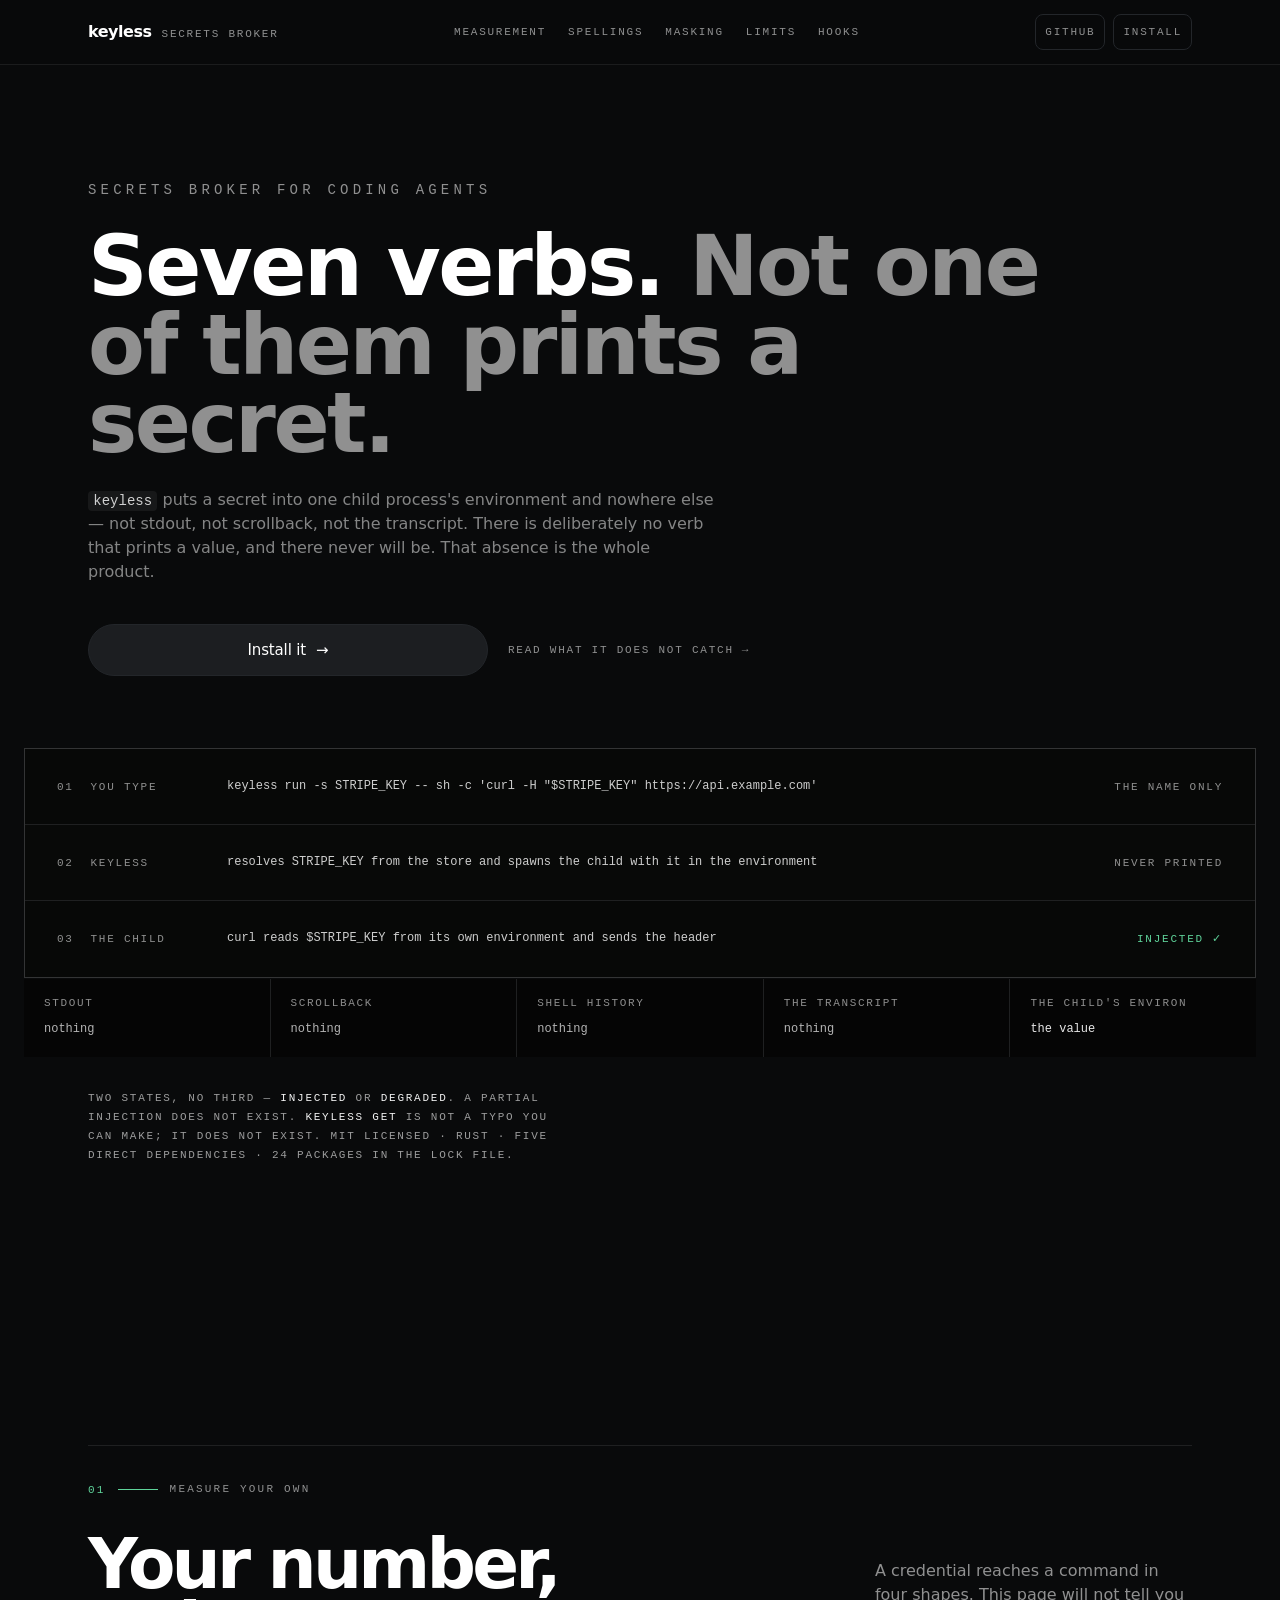
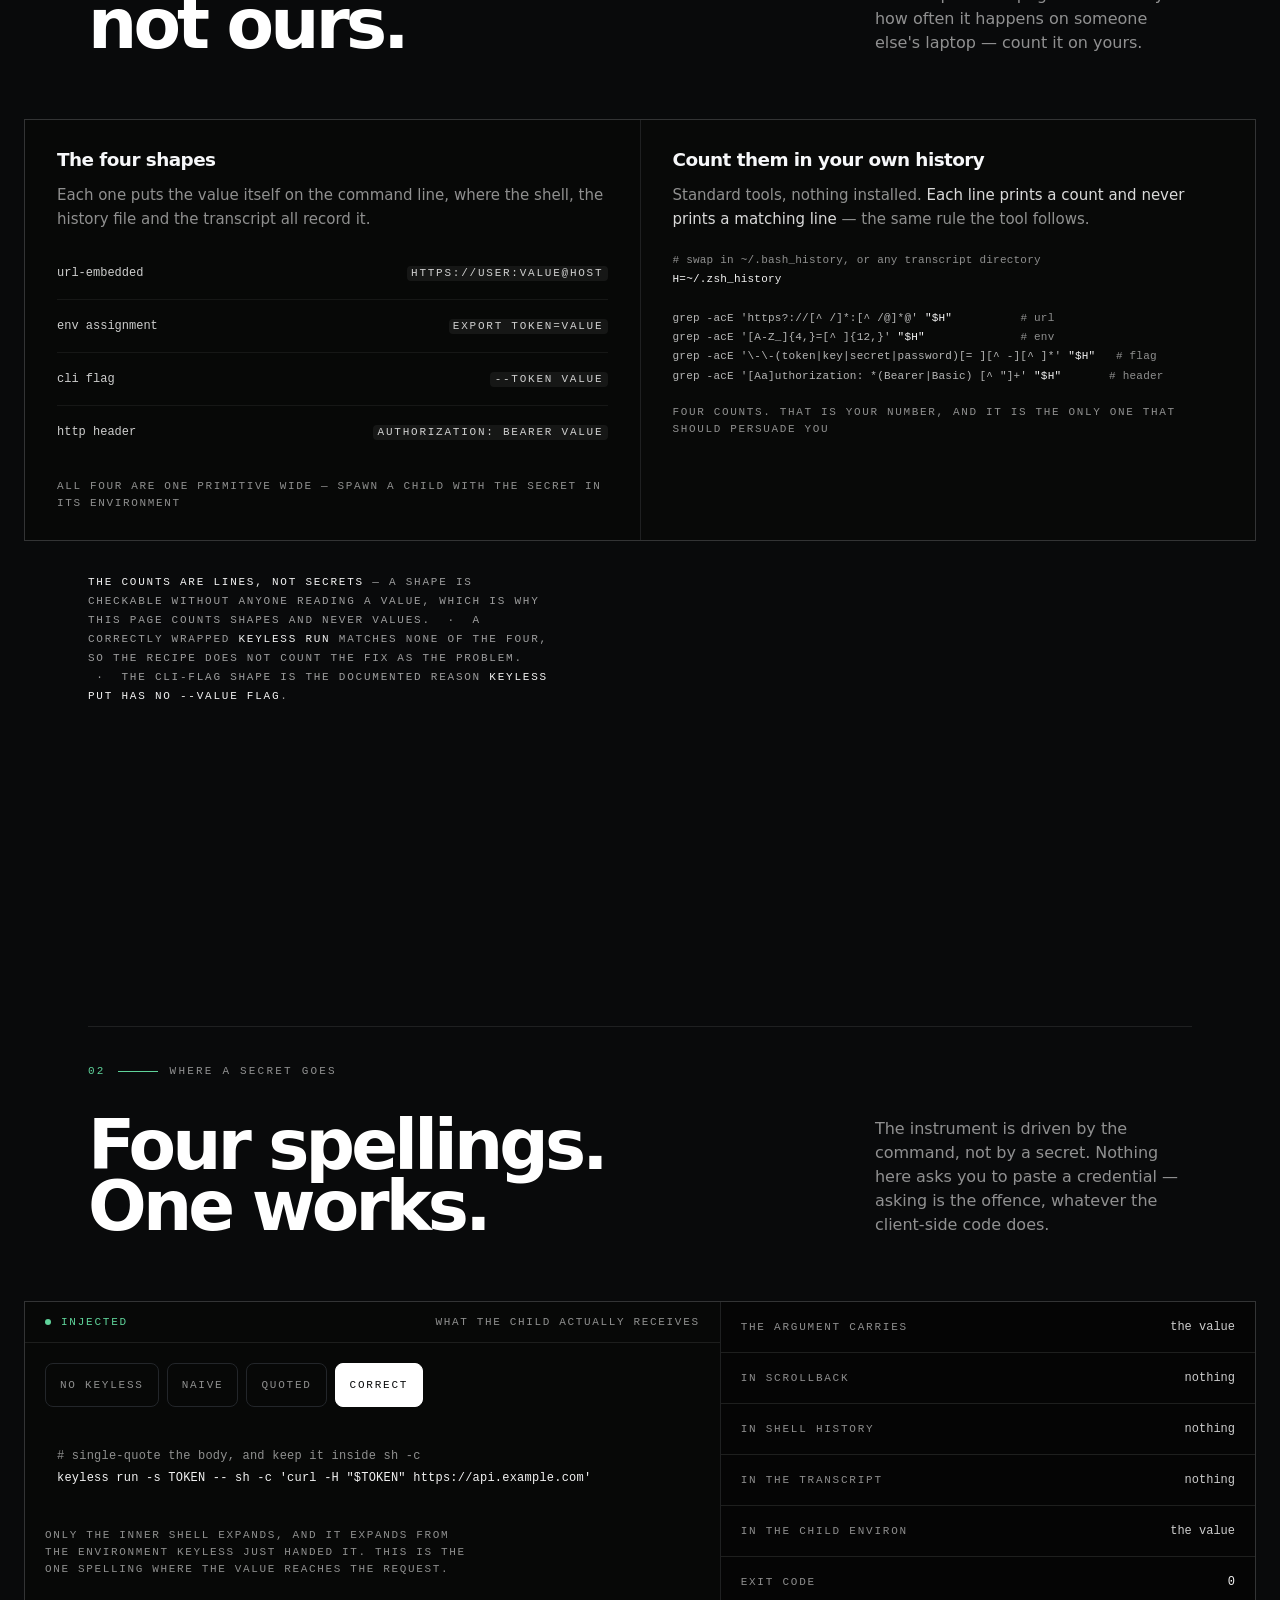
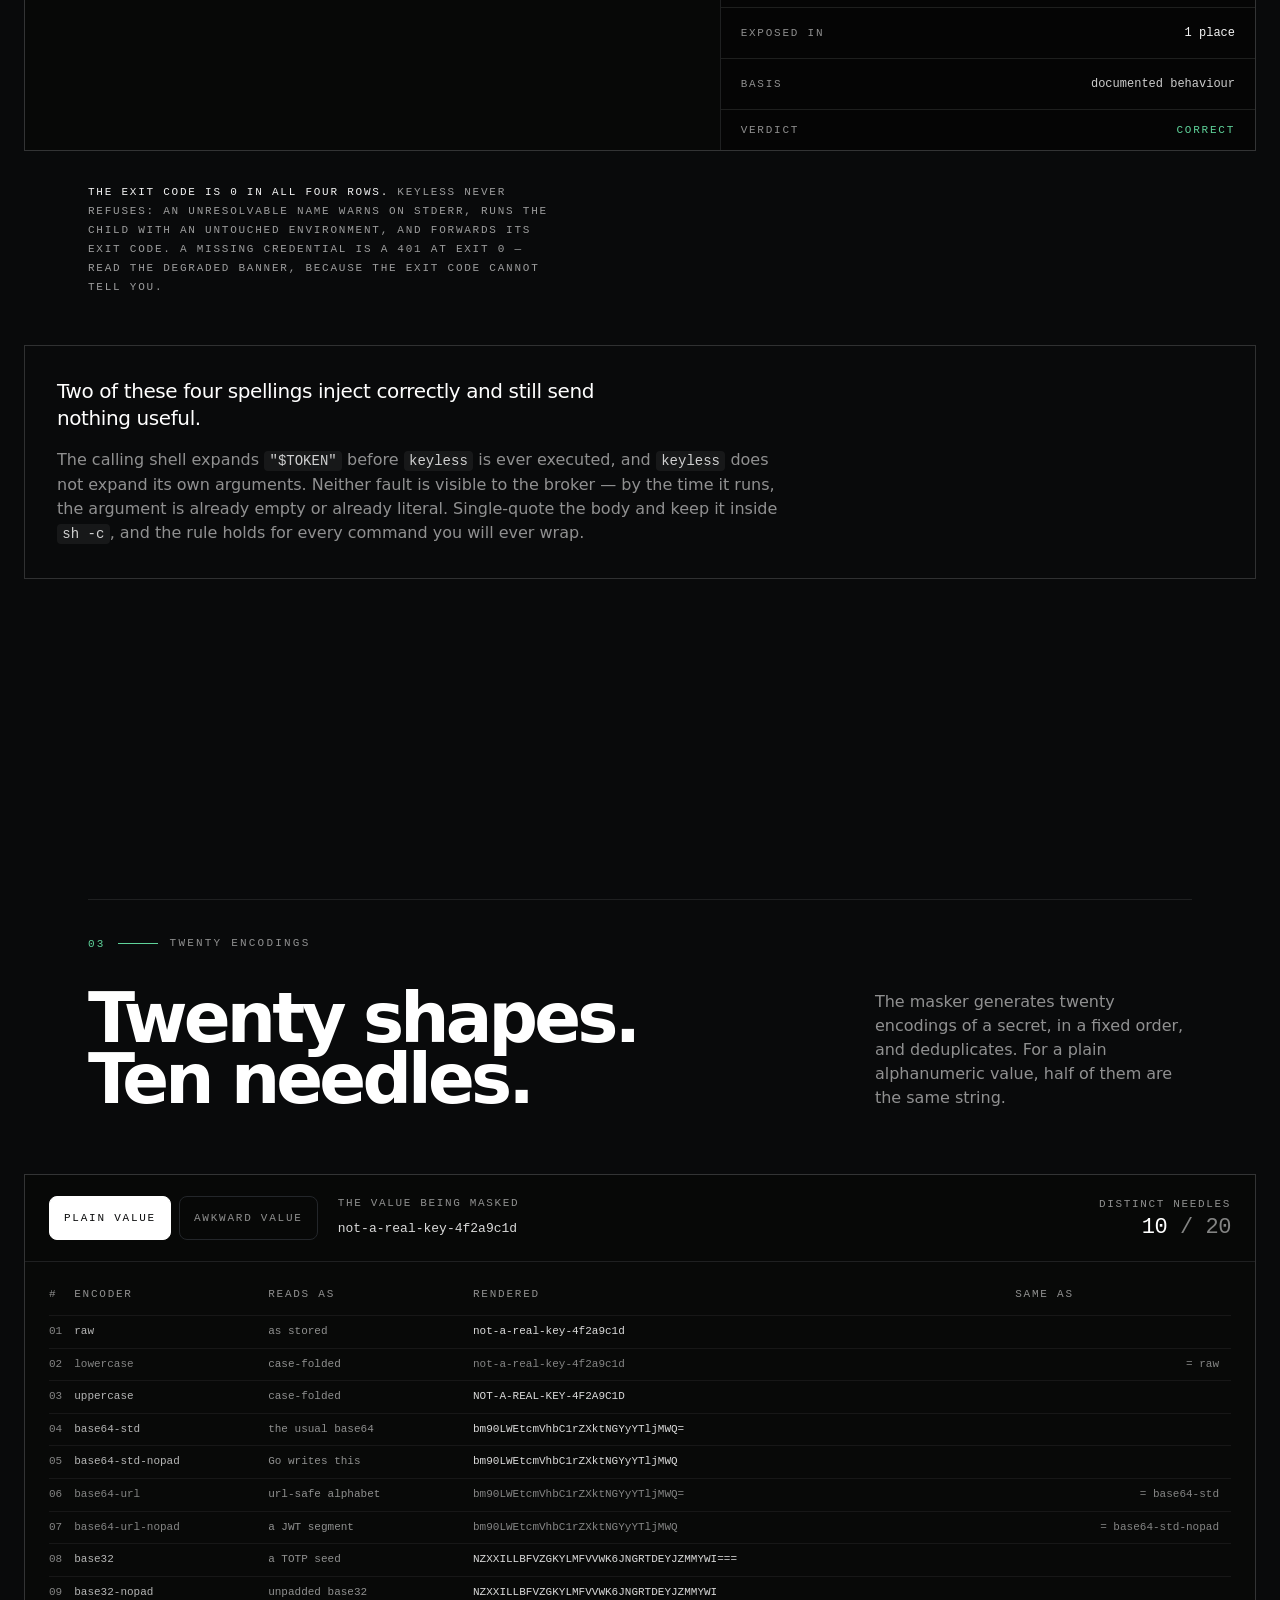
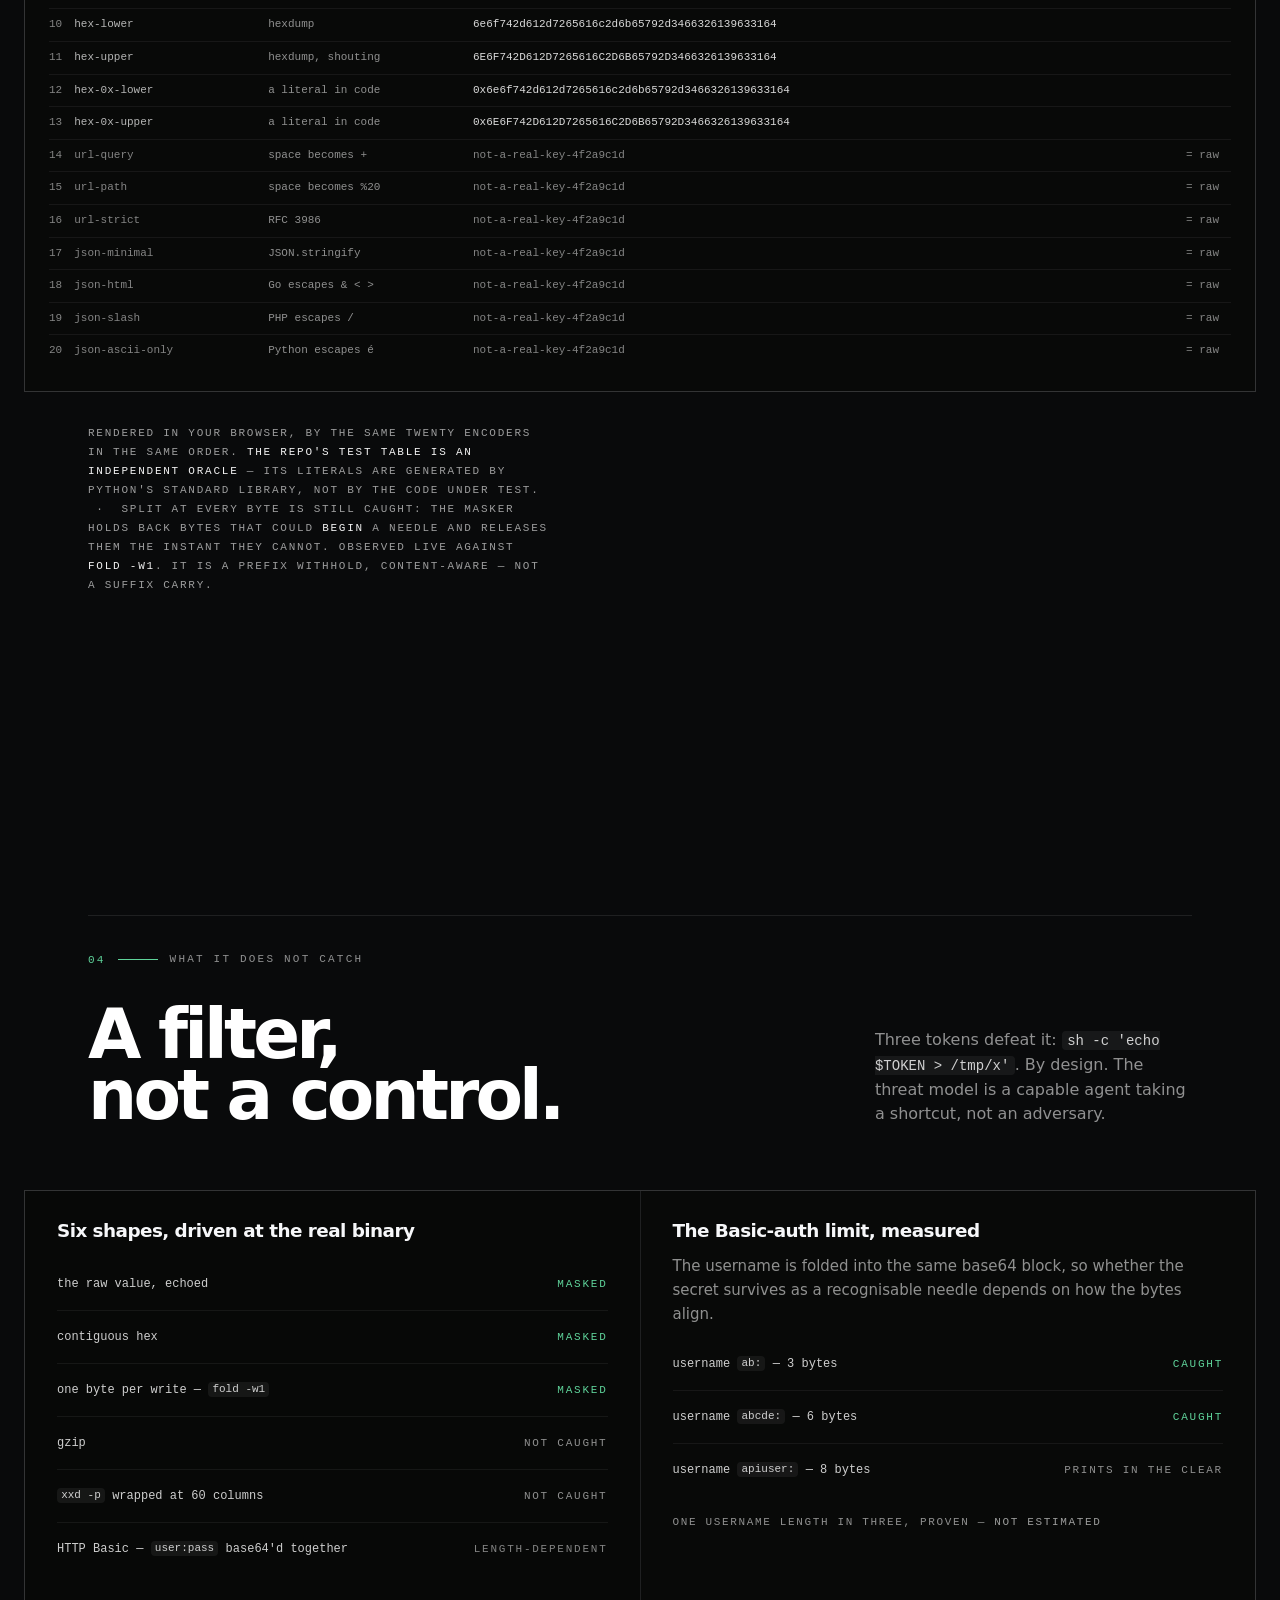
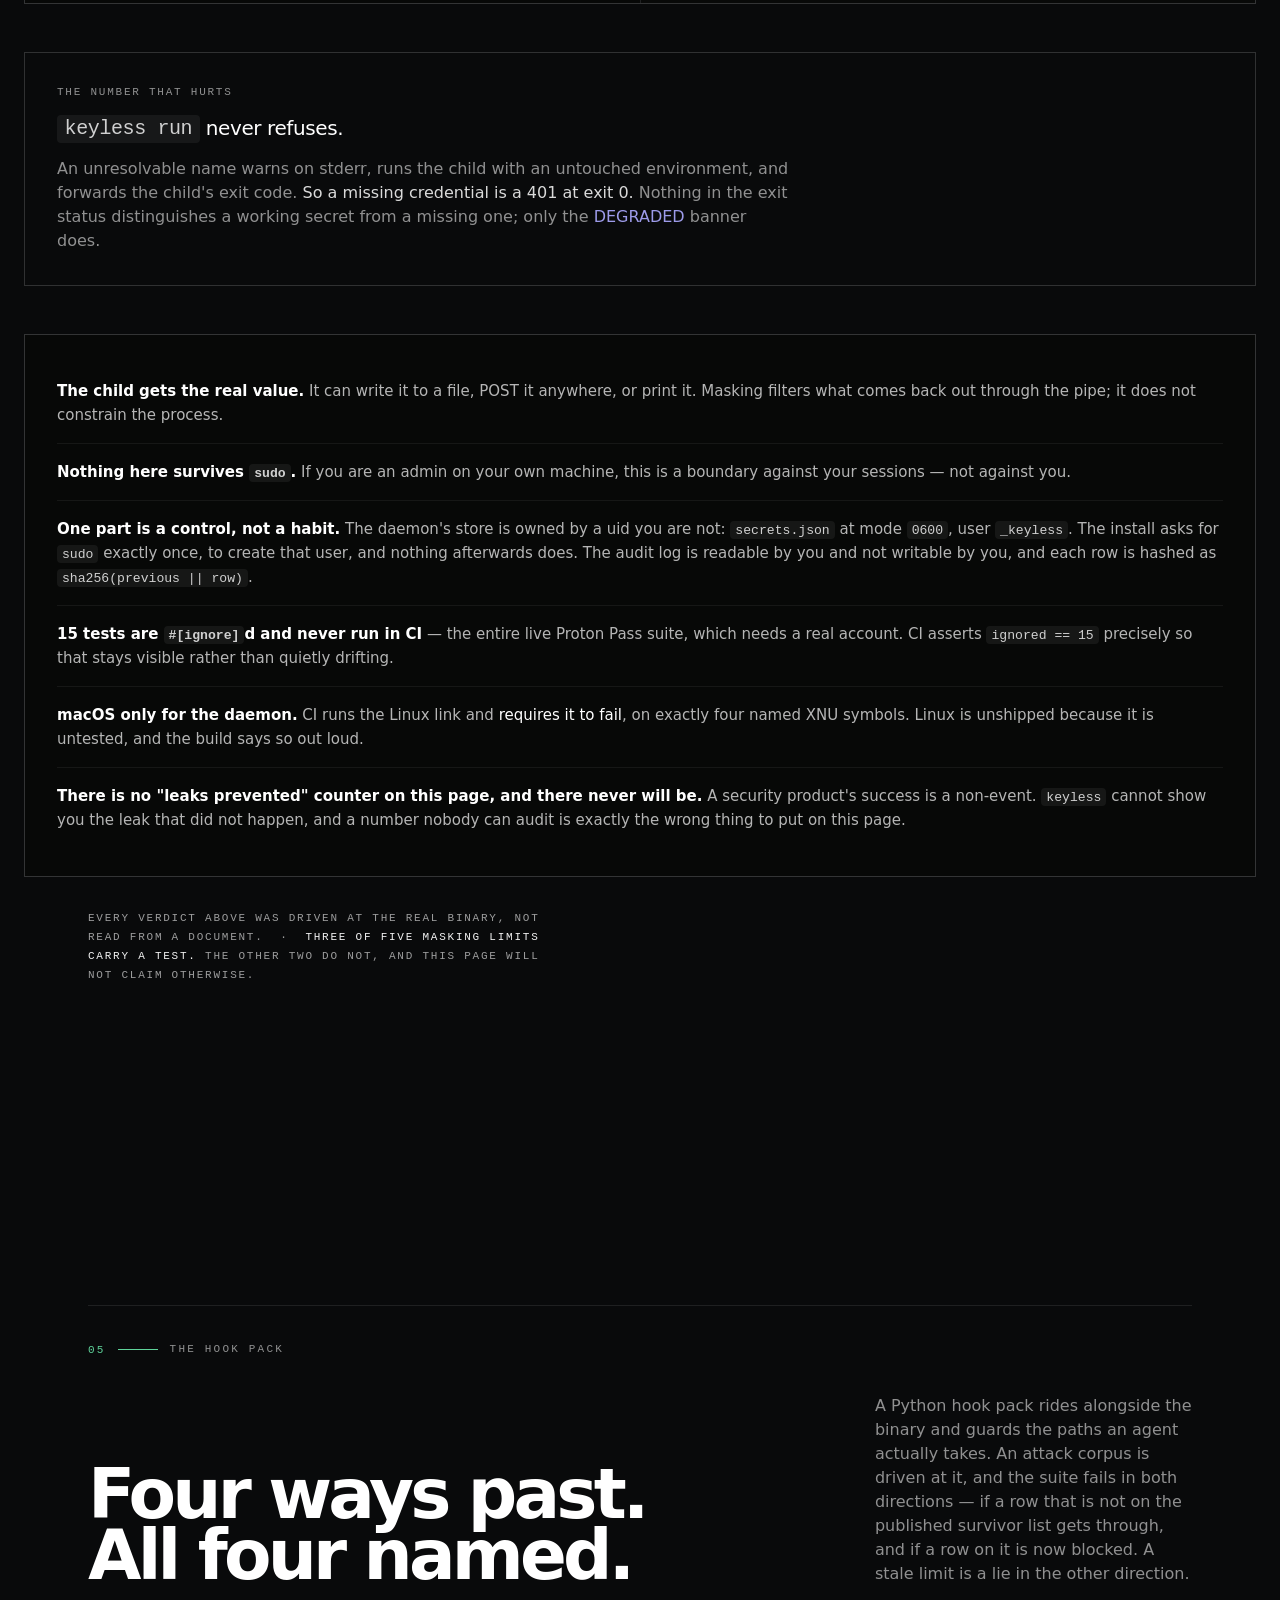
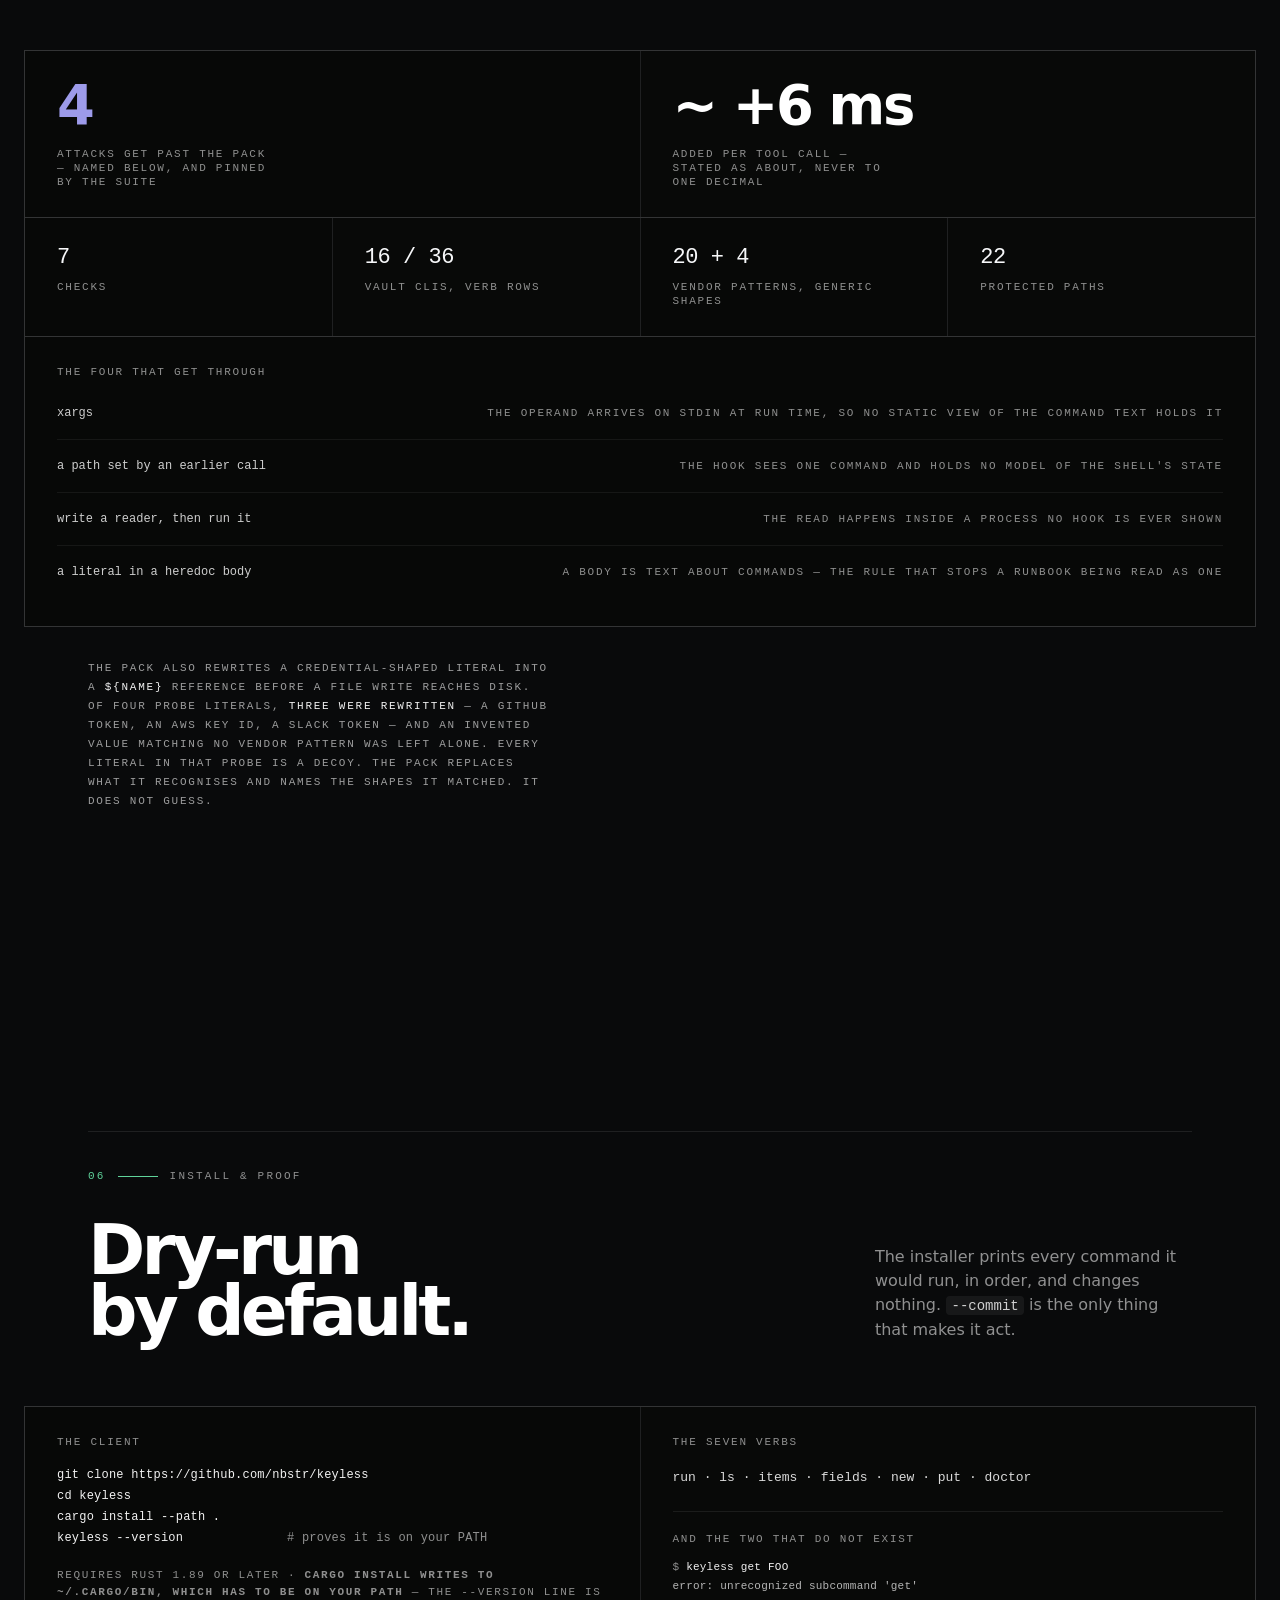
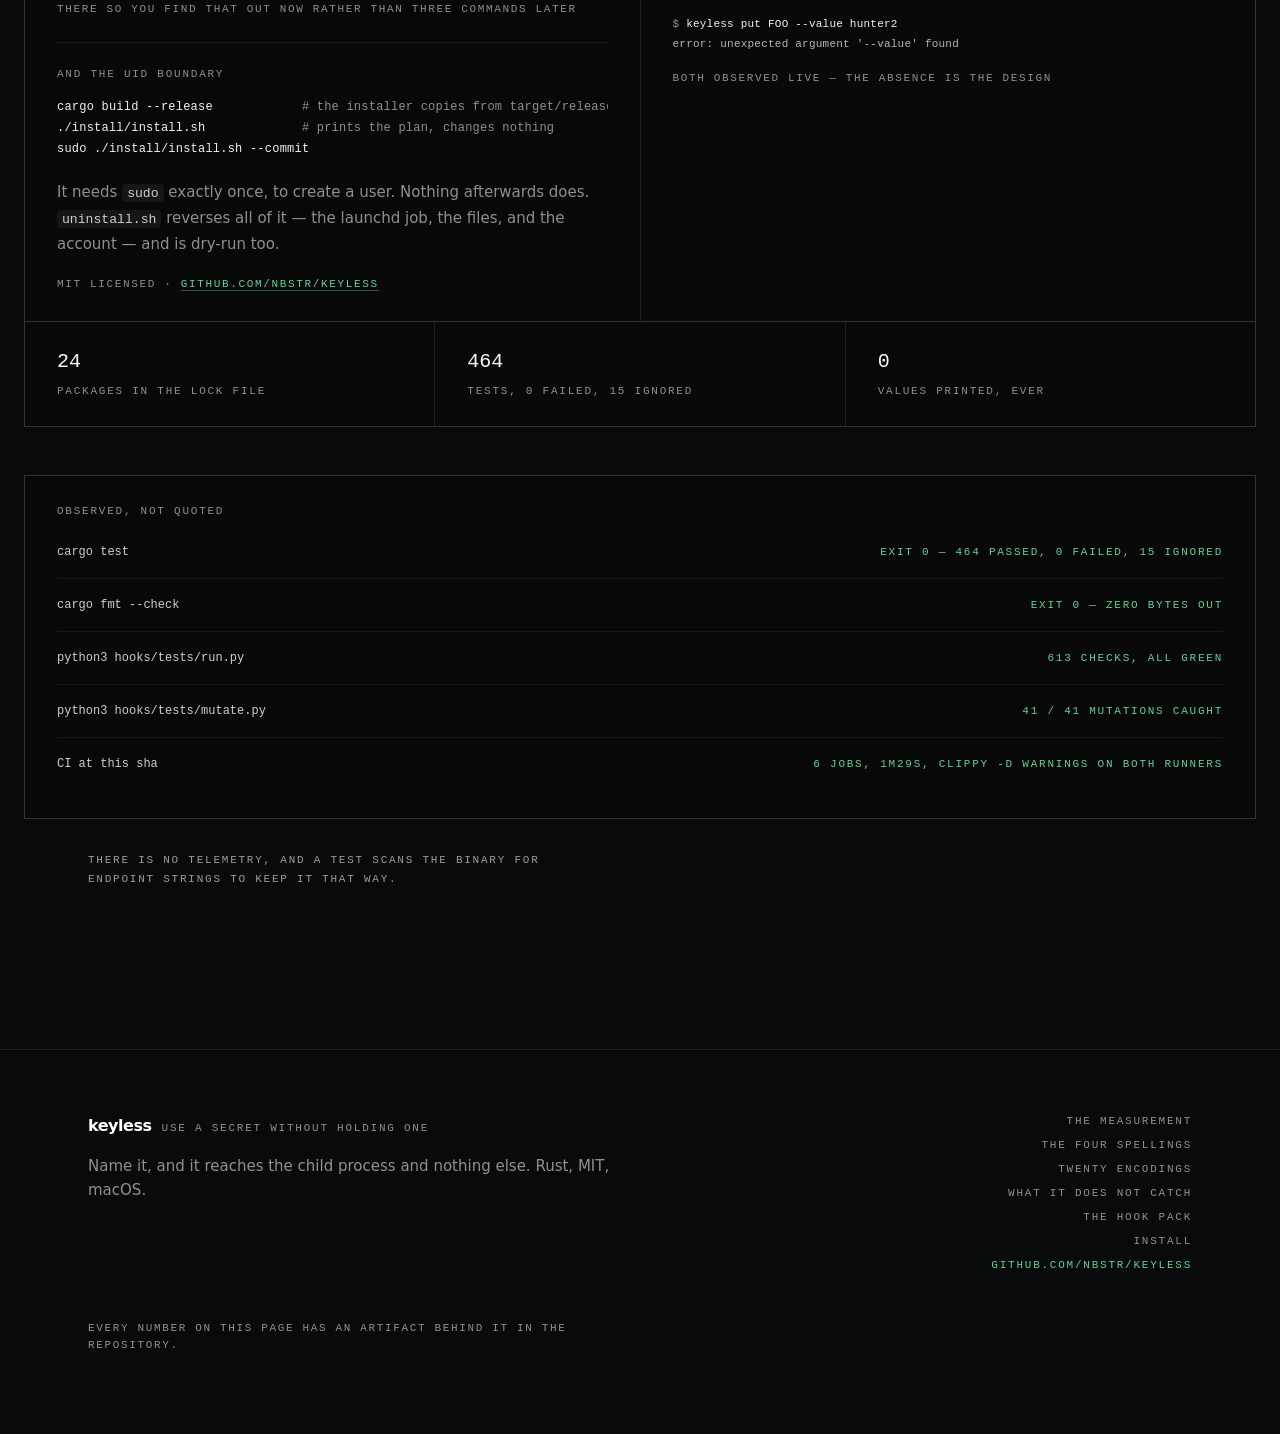
==== commit 55575bb4: "fix(site): the page can be followed, and the limits can be read A publication review read the page c" ====
--- a/site/index.html
+++ b/site/index.html
@@ -5,6 +5,22 @@
 <meta name="viewport" content="width=device-width, initial-scale=1">
 <title>keyless — name a secret, never hold one</title>
 <meta name="description" content="A secrets broker for AI coding agents. The value reaches one child process and nothing else. There is no verb that prints it.">
+<link rel="canonical" href="https://keyless.hackistan.org/">
+<!-- Inline favicon. The page ships as ONE file with no external requests, so the
+     icon is a data URI rather than a /favicon.ico the host would have to serve. -->
+<link rel="icon" href="[data-uri]">
+<meta name="theme-color" content="#090A0B">
+<!-- Open Graph / Twitter. There is deliberately no og:image: every candidate was
+     a rendering of a terminal, and this page does not publish a screenshot of a
+     real machine. A missing image is better than a leaking one. -->
+<meta property="og:type" content="website">
+<meta property="og:site_name" content="keyless">
+<meta property="og:url" content="https://keyless.hackistan.org/">
+<meta property="og:title" content="keyless — name a secret, never hold one">
+<meta property="og:description" content="A secrets broker for AI coding agents. The value reaches one child process and nothing else. There is no verb that prints it.">
+<meta name="twitter:card" content="summary">
+<meta name="twitter:title" content="keyless — name a secret, never hold one">
+<meta name="twitter:description" content="A secrets broker for AI coding agents. The value reaches one child process and nothing else. There is no verb that prints it.">
 <style>
 /* ------------------------------------------------------------------ reset */
 *,*::before,*::after{box-sizing:border-box}
@@ -59,25 +75,35 @@
 }
 h3{font-size:24.8px;font-weight:600;line-height:1;letter-spacing:-.035em;color:var(--text)}
 h3.compact{font-size:18.4px;line-height:23px;letter-spacing:-.03em}
+/* The dimming system is alpha steps of white, and the FLOOR is .50.
+   Composited over the darkest surface on the page (--well #050505) that is
+   5.30:1, which clears WCAG AA for text under 18.66px — which is all of it.
+   .45 was tried and rejected: 4.50:1 against --bg but 4.46:1 against --well,
+   so it passes on the page and fails inside every readout cell.
+   The steps that survive: .50 floor, .55 labels, .60 the caveats, then .70
+   .80 .85 .95 and #fff above. Hierarchy is carried by SIZE, TRACKING and CASE
+   at the quiet end, not by contrast — a limit nobody can read is not published. */
 .dim{color:rgba(255,255,255,.55)}
 
 .mono{font-family:var(--mono)}
 .lbl{ /* the standard 11px label */
   font-family:var(--mono);font-size:11px;line-height:14px;font-weight:500;
-  letter-spacing:.16em;text-transform:uppercase;color:rgba(255,255,255,.4);
-}
-.lbl-dim{color:rgba(255,255,255,.3)}
+  letter-spacing:.16em;text-transform:uppercase;color:rgba(255,255,255,.55);
+}
+.lbl-dim{color:rgba(255,255,255,.5)}
 .micro{
-  font-family:var(--mono);font-size:9px;line-height:14px;letter-spacing:.15em;
-  text-transform:uppercase;color:rgba(255,255,255,.35);
+  font-family:var(--mono);font-size:11px;line-height:16px;letter-spacing:.15em;
+  text-transform:uppercase;color:rgba(255,255,255,.55);
 }
 .eyebrow-txt{
-  font-family:var(--mono);font-size:10px;line-height:15px;letter-spacing:.20em;
-  text-transform:uppercase;color:rgba(255,255,255,.35);
+  font-family:var(--mono);font-size:11px;line-height:15px;letter-spacing:.20em;
+  text-transform:uppercase;color:rgba(255,255,255,.55);
 }
 .deck{font-size:16px;line-height:24px;color:rgba(255,255,255,.55)}
 code{
-  font-family:var(--mono);font-size:.875em;
+  /* .875em of an 11px label is 9.6px. The relative size is right everywhere the
+     parent is body-sized; the floor is what stops it collapsing inside a label. */
+  font-family:var(--mono);font-size:max(11px,.875em);
   background:var(--code-bg);border-radius:4px;padding:.12em .38em;
   color:rgba(255,255,255,.8);
 }
@@ -86,7 +112,7 @@
   background:transparent;color:rgba(255,255,255,.7);
   overflow-x:auto;white-space:pre;
 }
-pre .c{color:rgba(255,255,255,.3)}
+pre .c{color:rgba(255,255,255,.55)}
 pre .k{color:rgba(255,255,255,.95)}
 pre .g{color:var(--green)}
 .g{color:var(--green)}
@@ -109,7 +135,7 @@
 .rule{border-top:1px solid var(--panel);padding-top:24px;margin-bottom:48px}
 @media(min-width:640px){.rule{padding-top:32px;margin-bottom:64px}}
 .eyebrow{display:flex;align-items:center;gap:12px}
-.eyebrow .idx{font-family:var(--mono);font-size:10px;letter-spacing:.20em;color:var(--green)}
+.eyebrow .idx{font-family:var(--mono);font-size:11px;letter-spacing:.20em;color:var(--green)}
 .eyebrow .dash{width:40px;height:1px;background:var(--green);flex:none}
 .head{
   display:grid;grid-template-columns:minmax(0,1fr) minmax(240px,.42fr);
@@ -117,11 +143,11 @@
 }
 @media(max-width:900px){.head{grid-template-columns:1fr;align-items:start;gap:20px}}
 .caveat{
-  margin-top:32px;font-family:var(--mono);font-size:9px;line-height:16px;
-  letter-spacing:.16em;text-transform:uppercase;color:rgba(255,255,255,.3);
+  margin-top:32px;font-family:var(--mono);font-size:11px;line-height:19px;
+  letter-spacing:.16em;text-transform:uppercase;color:rgba(255,255,255,.6);
   max-width:70ch;
 }
-.caveat b{font-weight:500;color:rgba(255,255,255,.5)}
+.caveat b{font-weight:500;color:rgba(255,255,255,.95)}
 
 /* the hairline grid: the wrapper's background IS every divider */
 .grid{
@@ -161,23 +187,41 @@
 }
 .wordmark{display:flex;align-items:baseline;gap:10px}
 .wordmark .name{font-size:16px;font-weight:600;letter-spacing:-.03em;color:#fff}
-nav ul{display:flex;align-items:center;gap:22px}
+nav ul{display:flex;align-items:center;gap:22px;min-width:0}
+nav ul li{flex:none;white-space:nowrap}
+nav .actions{display:flex;align-items:center;gap:8px;flex:none}
 nav a.navlink{transition:color .15s var(--ease-hover)}
 nav a.navlink:hover{color:rgba(255,255,255,.9)}
 .chip{
-  font-family:var(--mono);font-size:10px;letter-spacing:.16em;text-transform:uppercase;
-  color:rgba(255,255,255,.45);border:1px solid var(--hair);border-radius:8px;
-  padding:5px 9px;transition:color .15s var(--ease-hover),border-color .15s var(--ease-hover);
+  font-family:var(--mono);font-size:11px;letter-spacing:.16em;text-transform:uppercase;
+  color:rgba(255,255,255,.55);border:1px solid var(--hair);border-radius:8px;
+  padding:5px 9px;white-space:nowrap;
+  transition:color .15s var(--ease-hover),border-color .15s var(--ease-hover);
 }
 a.chip:hover{color:rgba(255,255,255,.85);border-color:rgba(255,255,255,.24)}
-@media(max-width:860px){nav ul{display:none}}
+/* Below 860px the section links used to be display:none, which left no way to
+   reach five of the six sections except scrolling the whole page. They now
+   scroll sideways INSIDE the bar. No JS, so it cannot break the way a hamburger
+   would with scripting off; min-width:0 keeps the overflow in this box and off
+   the document, which is what stops the page scrolling horizontally. */
+@media(max-width:860px){
+  nav .inner{gap:14px}
+  .wordmark .lbl{display:none}
+  nav ul{
+    gap:18px;flex:1 1 auto;overflow-x:auto;overflow-y:hidden;
+    -webkit-overflow-scrolling:touch;scrollbar-width:none;
+    -webkit-mask-image:linear-gradient(to right,#000 calc(100% - 24px),transparent);
+    mask-image:linear-gradient(to right,#000 calc(100% - 24px),transparent);
+  }
+  nav ul::-webkit-scrollbar{display:none}
+}
 
 /* ------------------------------------------------------------------ hero */
 header.hero{padding:140px 0 96px}
 @media(min-width:640px){header.hero{padding:180px 0 120px}}
 .hero-eyebrow{
   font-family:var(--mono);font-size:14px;line-height:20px;font-weight:500;
-  letter-spacing:.30em;text-transform:uppercase;color:rgba(255,255,255,.45);
+  letter-spacing:.30em;text-transform:uppercase;color:rgba(255,255,255,.55);
 }
 .hero h1{margin-top:28px;max-width:18ch}
 .hero .sub{
@@ -200,7 +244,7 @@
 .cta-alt{
   display:inline-flex;align-items:center;gap:8px;
   font-family:var(--mono);font-size:11px;letter-spacing:.16em;text-transform:uppercase;
-  color:rgba(255,255,255,.45);transition:color .15s var(--ease-hover);
+  color:rgba(255,255,255,.55);transition:color .15s var(--ease-hover);
 }
 .cta-alt:hover{color:rgba(255,255,255,.85)}
 .cta-alt .arw{transition:transform .2s var(--ease-out)}
@@ -246,7 +290,7 @@
 .seg button{
   font-family:var(--mono);font-size:11px;letter-spacing:.16em;text-transform:uppercase;
   padding:9px 14px;border-radius:8px;border:1px solid var(--hair);
-  color:rgba(255,255,255,.4);background:transparent;
+  color:rgba(255,255,255,.55);background:transparent;
   transition:color .15s var(--ease-hover),background-color .15s var(--ease-hover),border-color .15s var(--ease-hover);
 }
 .seg button:hover{color:rgba(255,255,255,.75)}
@@ -271,16 +315,19 @@
 .enc{width:100%;font-family:var(--mono);font-size:11px;line-height:1.6}
 .enc th{
   text-align:left;font-weight:500;letter-spacing:.16em;text-transform:uppercase;
-  font-size:9px;color:rgba(255,255,255,.35);padding:0 12px 12px 0;white-space:nowrap;
+  font-size:11px;color:rgba(255,255,255,.55);padding:0 12px 12px 0;white-space:nowrap;
 }
 .enc td{padding:7px 12px 7px 0;vertical-align:top;border-top:1px solid rgba(255,255,255,.06)}
-.enc td.i{color:rgba(255,255,255,.25);width:24px}
+.enc td.i{color:rgba(255,255,255,.5);width:24px}
 .enc td.nm{color:rgba(255,255,255,.7);white-space:nowrap}
-.enc td.gl{color:rgba(255,255,255,.35);white-space:nowrap}
+.enc td.gl{color:rgba(255,255,255,.55);white-space:nowrap}
 .enc td.out{color:rgba(255,255,255,.85);word-break:break-all;min-width:200px}
-.enc tr.dup td.out{color:rgba(255,255,255,.25)}
-.enc tr.dup td.nm{color:rgba(255,255,255,.3)}
-.enc td.dupflag{color:rgba(255,255,255,.25);white-space:nowrap;text-align:right}
+/* A duplicate row reads as quieter, but it still has to be READABLE — it is the
+   evidence for the headline. .5 is the floor, and .85 above it keeps the
+   distinct rows obviously dominant. */
+.enc tr.dup td.out{color:rgba(255,255,255,.5)}
+.enc tr.dup td.nm{color:rgba(255,255,255,.5)}
+.enc td.dupflag{color:rgba(255,255,255,.5);white-space:nowrap;text-align:right}
 .tbl-scroll{overflow-x:auto}
 
 /* ------------------------------------------------------------------ boxes */
@@ -351,7 +398,10 @@
       <li><a class="navlink" href="#limits">limits</a></li>
       <li><a class="navlink" href="#hooks">hooks</a></li>
     </ul>
-    <a class="chip" href="#install">install</a>
+    <div class="actions">
+      <a class="chip" href="https://github.com/nbstr/keyless" rel="noopener">github</a>
+      <a class="chip" href="#install">install</a>
+    </div>
   </div>
 </nav>
 
@@ -435,7 +485,7 @@
             <li><span class="k">cli flag</span><span class="lbl"><code>--token VALUE</code></span></li>
             <li><span class="k">http header</span><span class="lbl"><code>Authorization: Bearer VALUE</code></span></li>
           </ul>
-          <p class="micro" style="margin-top:20px;line-height:16px">
+          <p class="micro" style="margin-top:20px;line-height:17px">
             all four are one primitive wide &mdash; spawn a child with the secret in its environment
           </p>
         </div>
@@ -451,7 +501,7 @@
 grep -acE '[A-Z_]{4,}=[^ ]{12,}' <span class="k">"$H"</span>              <span class="c"># env</span>
 grep -acE '\-\-(token|key|secret|password)[= ][^ -][^ ]*' <span class="k">"$H"</span>   <span class="c"># flag</span>
 grep -acE '[Aa]uthorization: *(Bearer|Basic) [^ "]+' <span class="k">"$H"</span>       <span class="c"># header</span></pre>
-          <p class="micro" style="margin-top:18px;line-height:16px">
+          <p class="micro" style="margin-top:18px;line-height:17px">
             four counts. that is your number, and it is the only one that should persuade you
           </p>
         </div>
@@ -484,7 +534,7 @@
         <div>
           <div class="termbar">
             <span class="pip" id="pip"></span>
-            <span class="lbl" id="spellState">correct</span>
+            <span class="lbl" id="spellState" style="color:#5FD39A">injected</span>
             <span style="flex:1"></span>
             <span class="micro">what the child actually receives</span>
           </div>
@@ -496,13 +546,29 @@
               <button type="button" data-spell="3" aria-pressed="true">correct</button>
             </div>
           </div>
-          <div class="cmd"><pre id="spellCmd"></pre></div>
+          <!-- Rendered statically at the DEFAULT state (spelling 3, "correct"),
+               byte-identical to what renderSpelling(3) produces. The script
+               replaces it on the first interaction. Without this the panel is an
+               empty box with scripting off, on a page whose readers switch it
+               off. The duplication is the price and it is worth paying. -->
+          <div class="cmd"><pre id="spellCmd"><span class="c"># single-quote the body, and keep it inside sh -c</span>
+<span class="k">keyless run -s TOKEN -- sh -c 'curl -H "$TOKEN" https://api.example.com'</span></pre></div>
           <div style="padding:0 20px 24px">
-            <p class="micro" id="spellNote" style="line-height:17px;max-width:64ch"></p>
+            <p class="micro" id="spellNote" style="line-height:17px;max-width:64ch">Only the INNER shell expands, and it expands from the environment keyless just handed it. This is the one spelling where the value reaches the request.</p>
           </div>
         </div>
         <div style="background:var(--cell-b)">
-          <div class="readout" id="spellReadout"></div>
+          <div class="readout" id="spellReadout">
+            <div><span class="lbl">the argument carries</span><span class="rv">the value</span></div>
+            <div><span class="lbl">in scrollback</span><span class="rv">nothing</span></div>
+            <div><span class="lbl">in shell history</span><span class="rv">nothing</span></div>
+            <div><span class="lbl">in the transcript</span><span class="rv">nothing</span></div>
+            <div><span class="lbl">in the child environ</span><span class="rv">the value</span></div>
+            <div><span class="lbl">exit code</span><span class="rv" style="color:rgba(255,255,255,.95)">0</span></div>
+            <div><span class="lbl">exposed in</span><span class="rv" style="color:rgba(255,255,255,.95)">1 place</span></div>
+            <div><span class="lbl">basis</span><span class="rv">documented behaviour</span></div>
+            <div><span class="lbl">verdict</span><span class="lbl" style="letter-spacing:.16em;color:#5FD39A">correct</span></div>
+          </div>
         </div>
       </div>
     </div>
@@ -548,18 +614,41 @@
           </div>
           <div style="flex:1;min-width:220px">
             <div class="micro">the value being masked</div>
-            <div class="mono" id="encValue" style="font-size:13px;color:rgba(255,255,255,.85);margin-top:6px;word-break:break-all"></div>
+            <div class="mono" id="encValue" style="font-size:13px;color:rgba(255,255,255,.85);margin-top:6px;word-break:break-all">not-a-real-key-4f2a9c1d</div>
           </div>
           <div style="text-align:right">
             <div class="micro">distinct needles</div>
-            <div class="mono" id="encCount" style="font-size:22px;letter-spacing:-.02em;margin-top:4px"></div>
+            <div class="mono" id="encCount" style="font-size:22px;letter-spacing:-.02em;margin-top:4px"><span style="color:#fff">10</span><span style="color:rgba(255,255,255,.5)"> / 20</span></div>
           </div>
         </div>
         <div style="padding:24px;overflow:hidden">
           <div class="tbl-scroll">
             <table class="enc">
-              <thead><tr><th></th><th>encoder</th><th>reads as</th><th>rendered</th><th></th></tr></thead>
-              <tbody id="encBody"></tbody>
+              <thead><tr><th>#</th><th>encoder</th><th>reads as</th><th>rendered</th><th>same as</th></tr></thead>
+              <!-- The DEFAULT state, rendered statically and byte-identical to
+                   renderEnc(0). The script replaces it on the first interaction. -->
+              <tbody id="encBody">
+<tr><td class="i">01</td><td class="nm">raw</td><td class="gl">as stored</td><td class="out">not-a-real-key-4f2a9c1d</td><td class="dupflag"></td></tr>
+<tr class="dup"><td class="i">02</td><td class="nm">lowercase</td><td class="gl">case-folded</td><td class="out">not-a-real-key-4f2a9c1d</td><td class="dupflag">= raw</td></tr>
+<tr><td class="i">03</td><td class="nm">uppercase</td><td class="gl">case-folded</td><td class="out">NOT-A-REAL-KEY-4F2A9C1D</td><td class="dupflag"></td></tr>
+<tr><td class="i">04</td><td class="nm">base64-std</td><td class="gl">the usual base64</td><td class="out">bm90LWEtcmVhbC1rZXktNGYyYTljMWQ=</td><td class="dupflag"></td></tr>
+<tr><td class="i">05</td><td class="nm">base64-std-nopad</td><td class="gl">Go writes this</td><td class="out">bm90LWEtcmVhbC1rZXktNGYyYTljMWQ</td><td class="dupflag"></td></tr>
+<tr class="dup"><td class="i">06</td><td class="nm">base64-url</td><td class="gl">url-safe alphabet</td><td class="out">bm90LWEtcmVhbC1rZXktNGYyYTljMWQ=</td><td class="dupflag">= base64-std</td></tr>
+<tr class="dup"><td class="i">07</td><td class="nm">base64-url-nopad</td><td class="gl">a JWT segment</td><td class="out">bm90LWEtcmVhbC1rZXktNGYyYTljMWQ</td><td class="dupflag">= base64-std-nopad</td></tr>
+<tr><td class="i">08</td><td class="nm">base32</td><td class="gl">a TOTP seed</td><td class="out">NZXXILLBFVZGKYLMFVVWK6JNGRTDEYJZMMYWI===</td><td class="dupflag"></td></tr>
+<tr><td class="i">09</td><td class="nm">base32-nopad</td><td class="gl">unpadded base32</td><td class="out">NZXXILLBFVZGKYLMFVVWK6JNGRTDEYJZMMYWI</td><td class="dupflag"></td></tr>
+<tr><td class="i">10</td><td class="nm">hex-lower</td><td class="gl">hexdump</td><td class="out">6e6f742d612d7265616c2d6b65792d3466326139633164</td><td class="dupflag"></td></tr>
+<tr><td class="i">11</td><td class="nm">hex-upper</td><td class="gl">hexdump, shouting</td><td class="out">6E6F742D612D7265616C2D6B65792D3466326139633164</td><td class="dupflag"></td></tr>
+<tr><td class="i">12</td><td class="nm">hex-0x-lower</td><td class="gl">a literal in code</td><td class="out">0x6e6f742d612d7265616c2d6b65792d3466326139633164</td><td class="dupflag"></td></tr>
+<tr><td class="i">13</td><td class="nm">hex-0x-upper</td><td class="gl">a literal in code</td><td class="out">0x6E6F742D612D7265616C2D6B65792D3466326139633164</td><td class="dupflag"></td></tr>
+<tr class="dup"><td class="i">14</td><td class="nm">url-query</td><td class="gl">space becomes +</td><td class="out">not-a-real-key-4f2a9c1d</td><td class="dupflag">= raw</td></tr>
+<tr class="dup"><td class="i">15</td><td class="nm">url-path</td><td class="gl">space becomes %20</td><td class="out">not-a-real-key-4f2a9c1d</td><td class="dupflag">= raw</td></tr>
+<tr class="dup"><td class="i">16</td><td class="nm">url-strict</td><td class="gl">RFC 3986</td><td class="out">not-a-real-key-4f2a9c1d</td><td class="dupflag">= raw</td></tr>
+<tr class="dup"><td class="i">17</td><td class="nm">json-minimal</td><td class="gl">JSON.stringify</td><td class="out">not-a-real-key-4f2a9c1d</td><td class="dupflag">= raw</td></tr>
+<tr class="dup"><td class="i">18</td><td class="nm">json-html</td><td class="gl">Go escapes &amp; &lt; &gt;</td><td class="out">not-a-real-key-4f2a9c1d</td><td class="dupflag">= raw</td></tr>
+<tr class="dup"><td class="i">19</td><td class="nm">json-slash</td><td class="gl">PHP escapes /</td><td class="out">not-a-real-key-4f2a9c1d</td><td class="dupflag">= raw</td></tr>
+<tr class="dup"><td class="i">20</td><td class="nm">json-ascii-only</td><td class="gl">Python escapes é</td><td class="out">not-a-real-key-4f2a9c1d</td><td class="dupflag">= raw</td></tr>
+              </tbody>
             </table>
           </div>
         </div>
@@ -598,7 +687,7 @@
             <li><span class="k">one byte per write &mdash; <code>fold -w1</code></span><span class="lbl" style="color:var(--green)">masked</span></li>
             <li><span class="k">gzip</span><span class="lbl">not caught</span></li>
             <li><span class="k"><code>xxd -p</code> wrapped at 60 columns</span><span class="lbl">not caught</span></li>
-            <li><span class="k">HTTP Basic &mdash; <code>user:pass</code> base64'd together</span><span class="lbl" style="color:rgba(255,255,255,.45)">length-dependent</span></li>
+            <li><span class="k">HTTP Basic &mdash; <code>user:pass</code> base64'd together</span><span class="lbl" style="color:rgba(255,255,255,.5)">length-dependent</span></li>
           </ul>
         </div>
         <div class="pad">
@@ -610,7 +699,7 @@
             <li><span class="k">username <code>abcde:</code> &mdash; 6 bytes</span><span class="lbl" style="color:var(--green)">caught</span></li>
             <li><span class="k">username <code>apiuser:</code> &mdash; 8 bytes</span><span class="lbl">prints in the clear</span></li>
           </ul>
-          <p class="micro" style="margin-top:18px;line-height:16px">one username length in three, proven &mdash;
+          <p class="micro" style="margin-top:18px;line-height:17px">one username length in three, proven &mdash;
             <span style="color:rgba(255,255,255,.6)">not estimated</span></p>
         </div>
       </div>
@@ -618,7 +707,7 @@
 
     <div class="slab reveal" style="margin-top:48px">
       <div class="box">
-        <div class="lbl" style="color:rgba(255,255,255,.45);margin-bottom:16px">the number that hurts</div>
+        <div class="lbl" style="margin-bottom:16px">the number that hurts</div>
         <p class="big"><code style="font-size:1em">keyless run</code> never refuses.</p>
         <p class="deck" style="margin-top:14px;max-width:72ch">
           An unresolvable name warns on stderr, runs the child with an untouched environment, and forwards the
@@ -670,20 +759,19 @@
     <div class="rule reveal">
       <div class="eyebrow"><span class="idx">05</span><span class="dash"></span><span class="eyebrow-txt">the hook pack</span></div>
       <div class="head">
-        <h2>68 blocked.<br>3 get through.</h2>
+        <h2>Four ways past.<br>All four named.</h2>
         <p class="deck">A Python hook pack rides alongside the binary and guards the paths an agent actually
-          takes. The three that get through are published in the repo, so the list cannot go stale.</p>
+          takes. An attack corpus is driven at it, and the suite fails in both directions — if a row that is
+          not on the published survivor list gets through, and if a row on it is now blocked. A stale limit is
+          a lie in the other direction.</p>
       </div>
     </div>
 
     <div class="slab reveal">
       <div class="grid g2">
-        <div class="pad stat" style="display:flex;flex-direction:column;justify-content:space-between;gap:24px">
-          <div>
-            <div class="n"><span class="g">68</span> <span style="color:rgba(255,255,255,.25)">/ 71</span></div>
-            <div class="lbl l">attacks driven at the pack &mdash; 68 blocked, <span class="v">3 get through</span></div>
-          </div>
-          <div class="rail" style="height:2px"><i data-fill="96" style="height:2px;background:var(--green)"></i></div>
+        <div class="pad stat">
+          <div class="n"><span class="v">4</span></div>
+          <div class="lbl l">attacks get past the pack &mdash; named below, and pinned by the suite</div>
         </div>
         <div class="pad stat">
           <div class="n">~ +6 ms</div>
@@ -691,19 +779,30 @@
         </div>
       </div>
       <div class="grid g4" style="border-top:0">
-        <div class="pad"><div class="mono" style="font-size:22px;letter-spacing:-.02em">6</div><div class="lbl l" style="margin-top:10px">checks</div></div>
+        <div class="pad"><div class="mono" style="font-size:22px;letter-spacing:-.02em">7</div><div class="lbl l" style="margin-top:10px">checks</div></div>
         <div class="pad"><div class="mono" style="font-size:22px;letter-spacing:-.02em">16 / 36</div><div class="lbl l" style="margin-top:10px">vault CLIs, verb rows</div></div>
         <div class="pad"><div class="mono" style="font-size:22px;letter-spacing:-.02em">20 + 4</div><div class="lbl l" style="margin-top:10px">vendor patterns, generic shapes</div></div>
         <div class="pad"><div class="mono" style="font-size:22px;letter-spacing:-.02em">22</div><div class="lbl l" style="margin-top:10px">protected paths</div></div>
       </div>
+      <div class="grid g1" style="border-top:0">
+        <div class="pad">
+          <div class="lbl" style="margin-bottom:8px">the four that get through</div>
+          <ul class="verdict-list">
+            <li><span class="k">xargs</span><span class="lbl" style="text-align:right">the operand arrives on stdin at run time, so no static view of the command text holds it</span></li>
+            <li><span class="k">a path set by an earlier call</span><span class="lbl" style="text-align:right">the hook sees one command and holds no model of the shell's state</span></li>
+            <li><span class="k">write a reader, then run it</span><span class="lbl" style="text-align:right">the read happens inside a process no hook is ever shown</span></li>
+            <li><span class="k">a literal in a heredoc body</span><span class="lbl" style="text-align:right">a body is text ABOUT commands &mdash; the rule that stops a runbook being read as one</span></li>
+          </ul>
+        </div>
+      </div>
     </div>
 
     <p class="caveat reveal">
       The pack also rewrites a credential-shaped literal into a <b>${NAME}</b> reference before a file write
-      reaches disk. It fired during the build of this page: of four literals in a probe write, <b>three were
-      rewritten</b> &mdash; a GitHub token, an AWS key id, a Slack token &mdash; and the fourth, the invented
-      demo value used above, matched nothing and was left alone. The pack replaces what it recognises and
-      names the shapes it matched. It does not guess.
+      reaches disk. Of four probe literals, <b>three were rewritten</b> &mdash; a GitHub token, an AWS key id,
+      a Slack token &mdash; and an invented value matching no vendor pattern was left alone. Every literal in
+      that probe is a decoy. The pack replaces what it recognises and names the shapes it matched. It does not
+      guess.
     </p>
   </div>
 </section>
@@ -723,7 +822,18 @@
     <div class="slab reveal">
       <div class="grid g2">
         <div class="pad">
-          <div class="lbl" style="margin-bottom:16px">three lines</div>
+          <div class="lbl" style="margin-bottom:16px">the client</div>
+<pre style="font-size:12px"><span class="k">git clone https://github.com/nbstr/keyless</span>
+<span class="k">cd keyless</span>
+<span class="k">cargo install --path .</span>
+<span class="k">keyless --version</span>              <span class="c"># proves it is on your PATH</span></pre>
+          <p class="micro" style="margin-top:18px;line-height:17px">
+            requires rust 1.89 or later &middot; <b>cargo install writes to ~/.cargo/bin, which has to be on
+            your PATH</b> &mdash; the --version line is there so you find that out now rather than three
+            commands later
+          </p>
+          <div style="border-top:1px solid rgba(255,255,255,.08);margin:24px 0"></div>
+          <div class="lbl" style="margin-bottom:16px">and the uid boundary</div>
 <pre style="font-size:12px"><span class="k">cargo build --release</span>            <span class="c"># the installer copies from target/release</span>
 <span class="k">./install/install.sh</span>             <span class="c"># prints the plan, changes nothing</span>
 <span class="k">sudo ./install/install.sh --commit</span></pre>
@@ -732,8 +842,9 @@
             <code>uninstall.sh</code> reverses all of it — the launchd job, the files, and the account —
             and is dry-run too.
           </p>
-          <p class="micro" style="margin-top:20px;line-height:16px">
-            MIT licensed &middot; the repository is private today, so there is no clone line to copy yet
+          <p class="micro" style="margin-top:20px;line-height:17px">
+            MIT licensed &middot; <a class="navlink" href="https://github.com/nbstr/keyless" rel="noopener"
+              style="color:var(--green);border-bottom:1px solid rgba(95,211,154,.4)">github.com/nbstr/keyless</a>
           </p>
         </div>
         <div class="pad">
@@ -748,12 +859,12 @@
 
 <span class="c">$</span> <span class="k">keyless put FOO --value hunter2</span>
 error: unexpected argument '--value' found</pre>
-          <p class="micro" style="margin-top:16px;line-height:16px">both observed live &mdash; the absence is the design</p>
+          <p class="micro" style="margin-top:16px;line-height:17px">both observed live &mdash; the absence is the design</p>
         </div>
       </div>
       <div class="grid g3" style="border-top:0">
         <div class="pad"><div class="mono" style="font-size:20px">24</div><div class="lbl l" style="margin-top:10px">packages in the lock file</div></div>
-        <div class="pad"><div class="mono" style="font-size:20px">433</div><div class="lbl l" style="margin-top:10px">tests, 0 failed, 15 ignored</div></div>
+        <div class="pad"><div class="mono" style="font-size:20px">464</div><div class="lbl l" style="margin-top:10px">tests, 0 failed, 15 ignored</div></div>
         <div class="pad"><div class="mono" style="font-size:20px">0</div><div class="lbl l" style="margin-top:10px">values printed, ever</div></div>
       </div>
     </div>
@@ -763,10 +874,10 @@
         <div class="pad">
           <div class="lbl" style="margin-bottom:8px">observed, not quoted</div>
           <ul class="verdict-list">
-            <li><span class="k">cargo test</span><span class="lbl" style="color:var(--green)">exit 0 &mdash; 433 passed, 0 failed, 15 ignored</span></li>
+            <li><span class="k">cargo test</span><span class="lbl" style="color:var(--green)">exit 0 &mdash; 464 passed, 0 failed, 15 ignored</span></li>
             <li><span class="k">cargo fmt --check</span><span class="lbl" style="color:var(--green)">exit 0 &mdash; zero bytes out</span></li>
-            <li><span class="k">python3 hooks/tests/run.py</span><span class="lbl" style="color:var(--green)">517 checks, all green</span></li>
-            <li><span class="k">python3 hooks/tests/mutate.py</span><span class="lbl" style="color:var(--green)">33 / 33 mutations caught</span></li>
+            <li><span class="k">python3 hooks/tests/run.py</span><span class="lbl" style="color:var(--green)">613 checks, all green</span></li>
+            <li><span class="k">python3 hooks/tests/mutate.py</span><span class="lbl" style="color:var(--green)">41 / 41 mutations caught</span></li>
             <li><span class="k">CI at this sha</span><span class="lbl" style="color:var(--green)">6 jobs, 1m29s, clippy -D warnings on both runners</span></li>
           </ul>
         </div>
@@ -774,8 +885,7 @@
     </div>
 
     <p class="caveat reveal">
-      The README says 415 tests. <b>The real count is 433</b> &mdash; this page counts the suite, not the
-      document. There is no telemetry, and a test scans the binary for endpoint strings to keep it that way.
+      There is no telemetry, and a test scans the binary for endpoint strings to keep it that way.
     </p>
   </div>
 </section>
@@ -791,15 +901,17 @@
       </div>
       <ul class="lbl" style="display:grid;gap:10px;text-align:right">
         <li><a class="navlink" href="#measure">the measurement</a></li>
-        <li><a class="navlink" href="#spellings">the three spellings</a></li>
+        <li><a class="navlink" href="#spellings">the four spellings</a></li>
         <li><a class="navlink" href="#masking">twenty encodings</a></li>
         <li><a class="navlink" href="#limits">what it does not catch</a></li>
+        <li><a class="navlink" href="#hooks">the hook pack</a></li>
         <li><a class="navlink" href="#install">install</a></li>
+        <li><a class="navlink" href="https://github.com/nbstr/keyless" rel="noopener"
+          style="color:var(--green)">github.com/nbstr/keyless</a></li>
       </ul>
     </div>
-    <p class="micro" style="margin-top:48px;line-height:16px;max-width:78ch">
-      Every number on this page has an artifact behind it in the repository. The ones that did not are not
-      here.
+    <p class="micro" style="margin-top:48px;line-height:17px;max-width:78ch">
+      Every number on this page has an artifact behind it in the repository.
     </p>
   </div>
 </footer>
@@ -858,16 +970,19 @@
     var on = (i === activeIndex);
     buttons[i].setAttribute("aria-pressed", on ? "true" : "false");
     buttons[i].style.background  = on ? "#ffffff" : "transparent";
-    buttons[i].style.color       = on ? "#0A0B0C" : "rgba(255,255,255,.4)";
+    buttons[i].style.color       = on ? "#0A0B0C" : "rgba(255,255,255,.55)";
     buttons[i].style.borderColor = on ? "#ffffff" : "#23262A";
   }
 }
 
 /* ------------------------------------------------- instrument 1: spellings */
-/* An invented value, not a real credential shape. Verified against the keyless
-   hook pack during this build: it matches none of the 20 vendor patterns, so it
-   survives a file write unrewritten. Every table below is computed from it. */
-var DEMO = "sk-live-4f2a9c1d";
+/* An invented value that says so in its own text. It matches none of the 20
+   vendor patterns, so it survives a file write unrewritten, and it cannot be
+   mistaken for a live credential by a reader or by a secret scanner — the
+   previous value read as a Stripe key one underscore away from the real prefix,
+   which is an own goal on a page about secrets. Every table below is computed
+   from it, and it yields the same 10 distinct needles the headline claims. */
+var DEMO = "not-a-real-key-4f2a9c1d";
 
 var SPELLINGS = [
   {
@@ -992,8 +1107,8 @@
 
   spellNote.textContent = s.note;
   spellState.textContent = s.state;
-  spellState.style.color = (s.state === "injected") ? "#5FD39A" : "rgba(255,255,255,.4)";
-  pip.style.background = (s.state === "injected") ? "#5FD39A" : "rgba(255,255,255,.35)";
+  spellState.style.color = (s.state === "injected") ? "#5FD39A" : "rgba(255,255,255,.55)";
+  pip.style.background = (s.state === "injected") ? "#5FD39A" : "rgba(255,255,255,.55)";
 
   setSegment(spellButtons, n);
 }
@@ -1123,7 +1238,7 @@
   strong.style.color = "#fff";
   var rest = document.createElement("span");
   rest.textContent = " / 20";
-  rest.style.color = "rgba(255,255,255,.25)";
+  rest.style.color = "rgba(255,255,255,.5)";
   encCount.appendChild(strong); encCount.appendChild(rest);
 
   setSegment(valButtons, n);
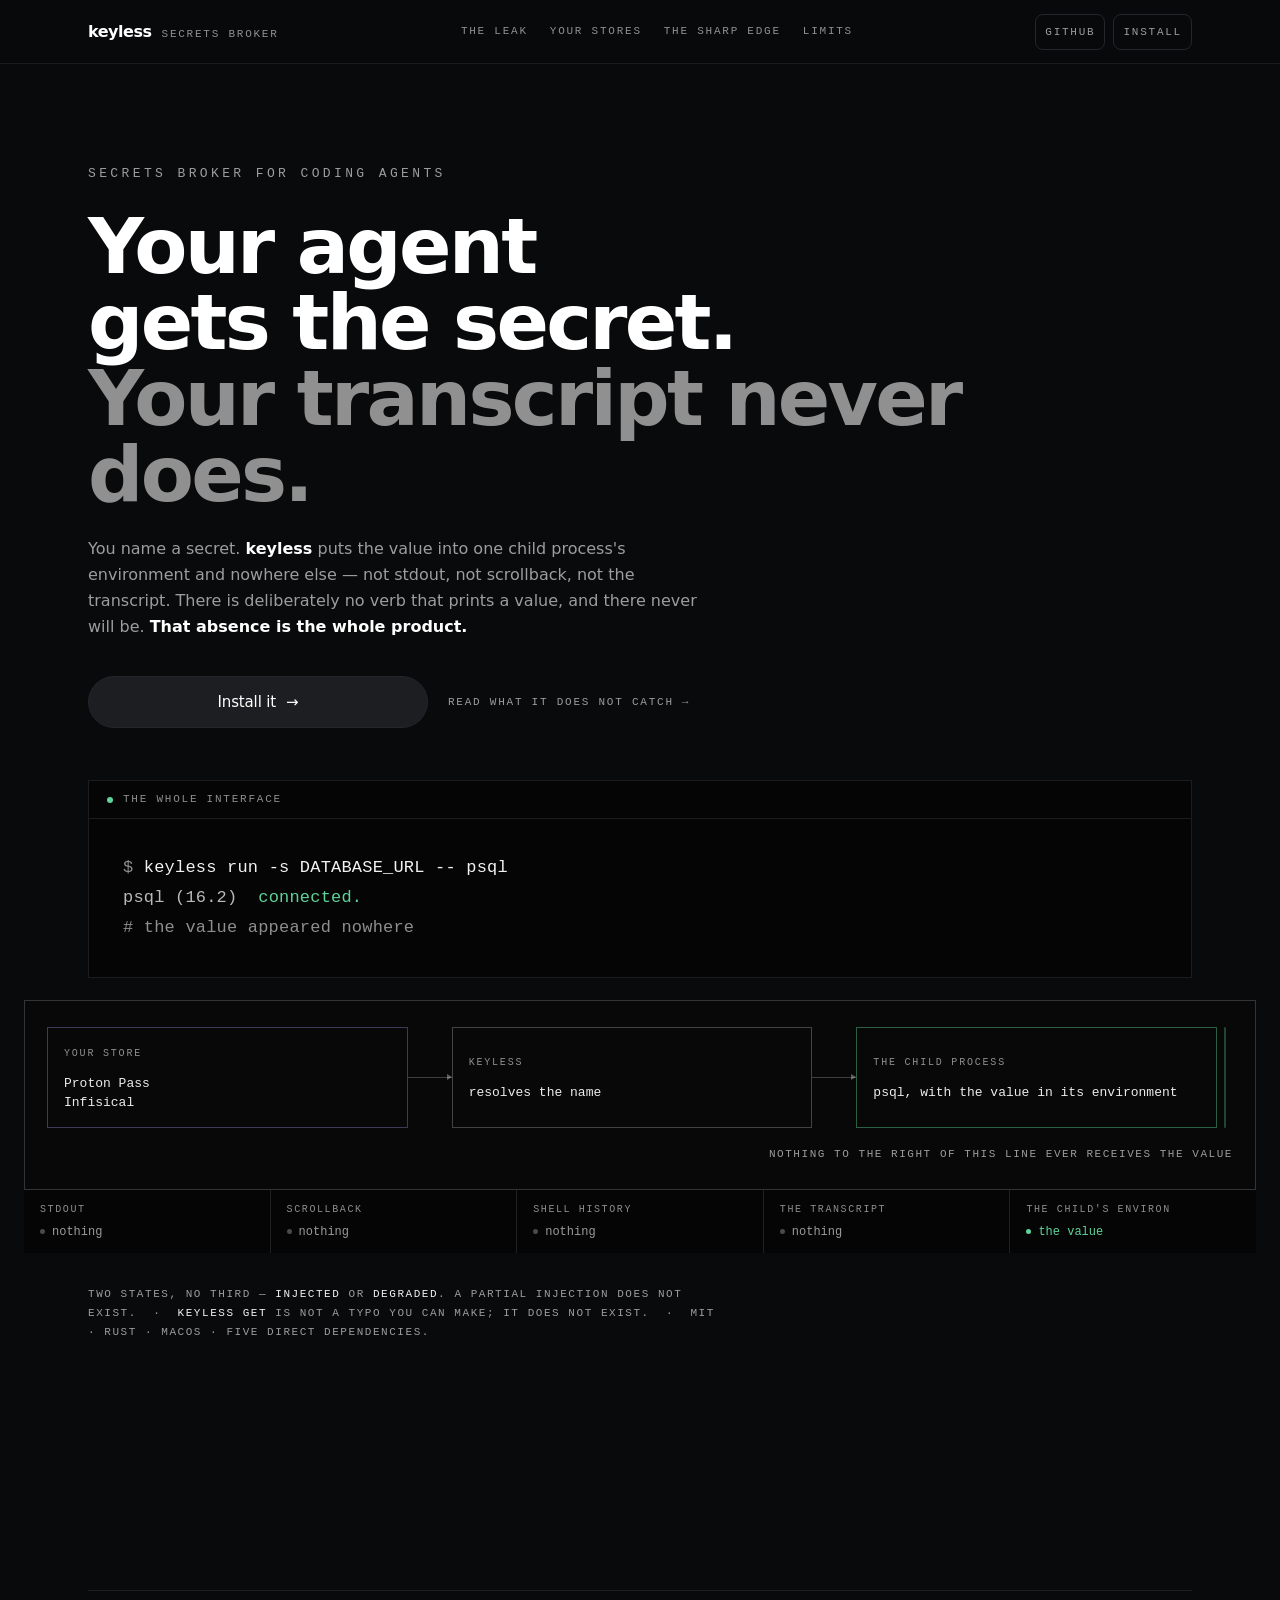
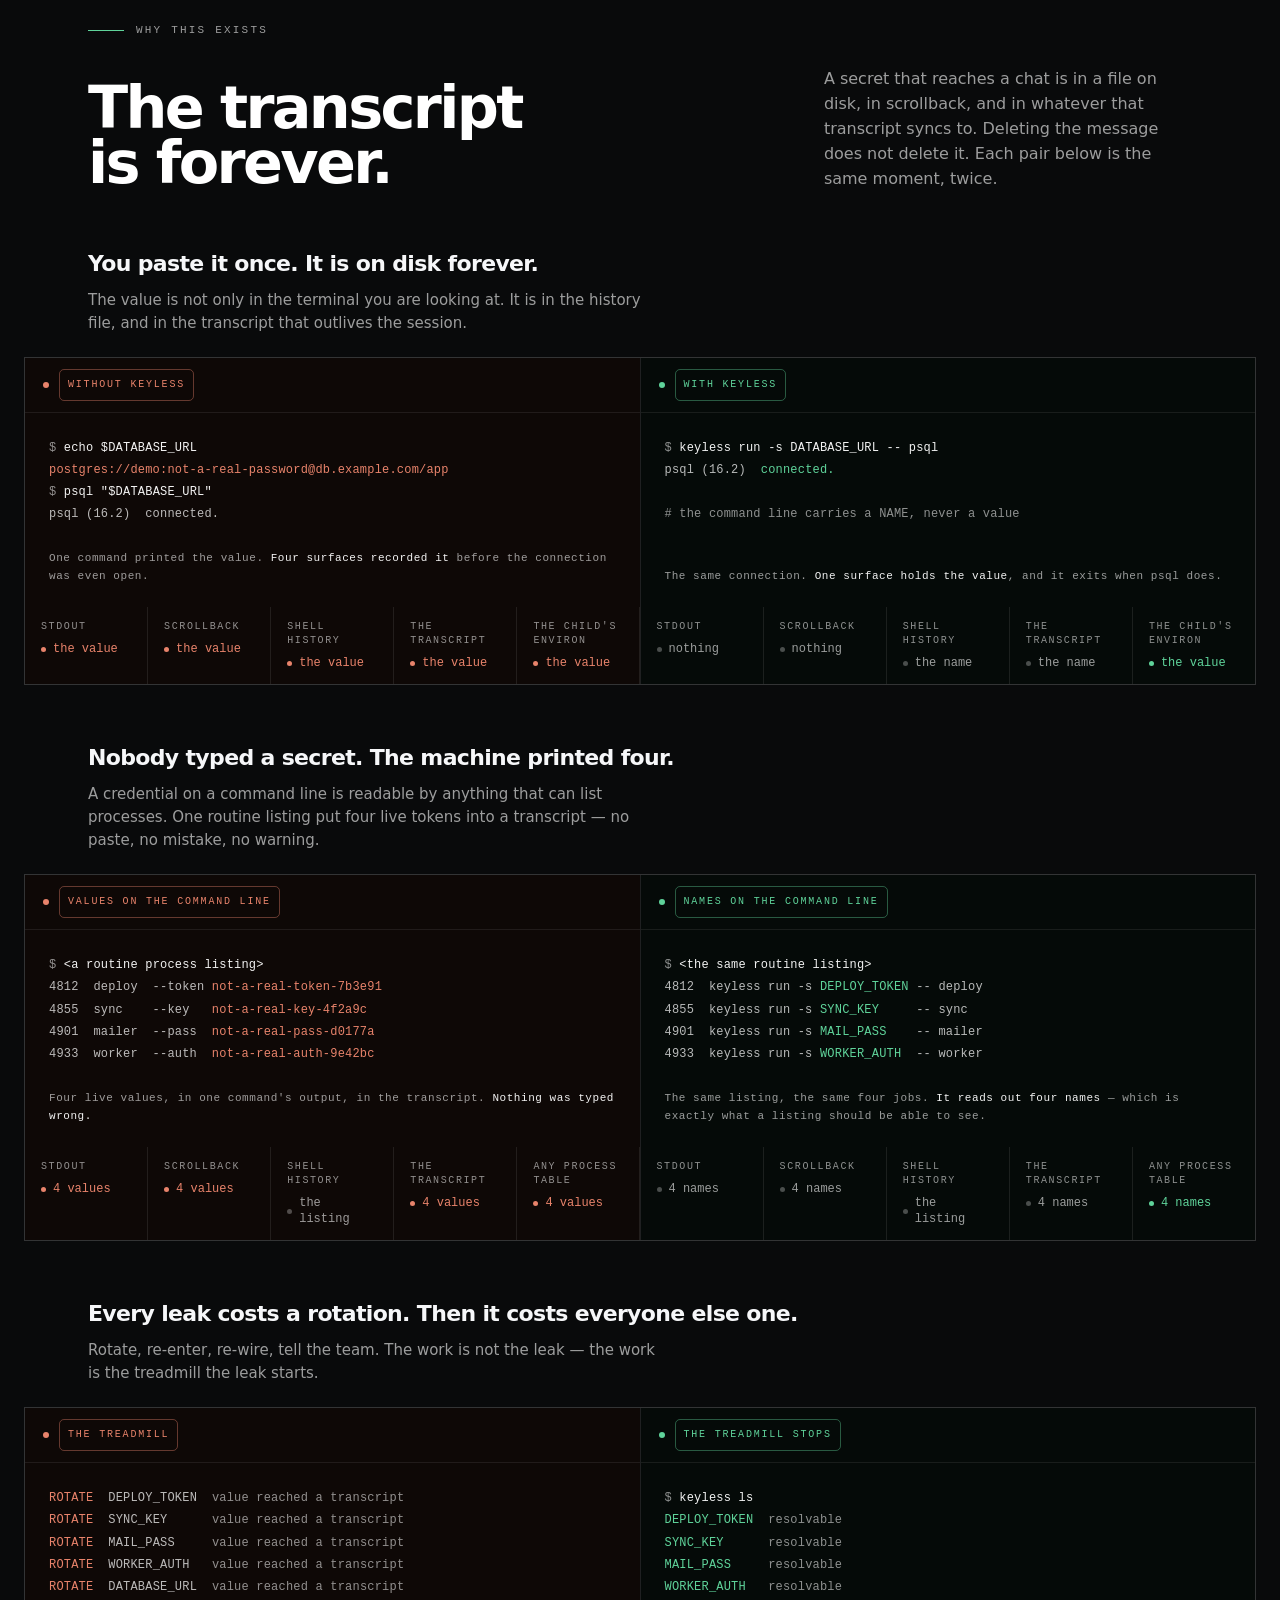
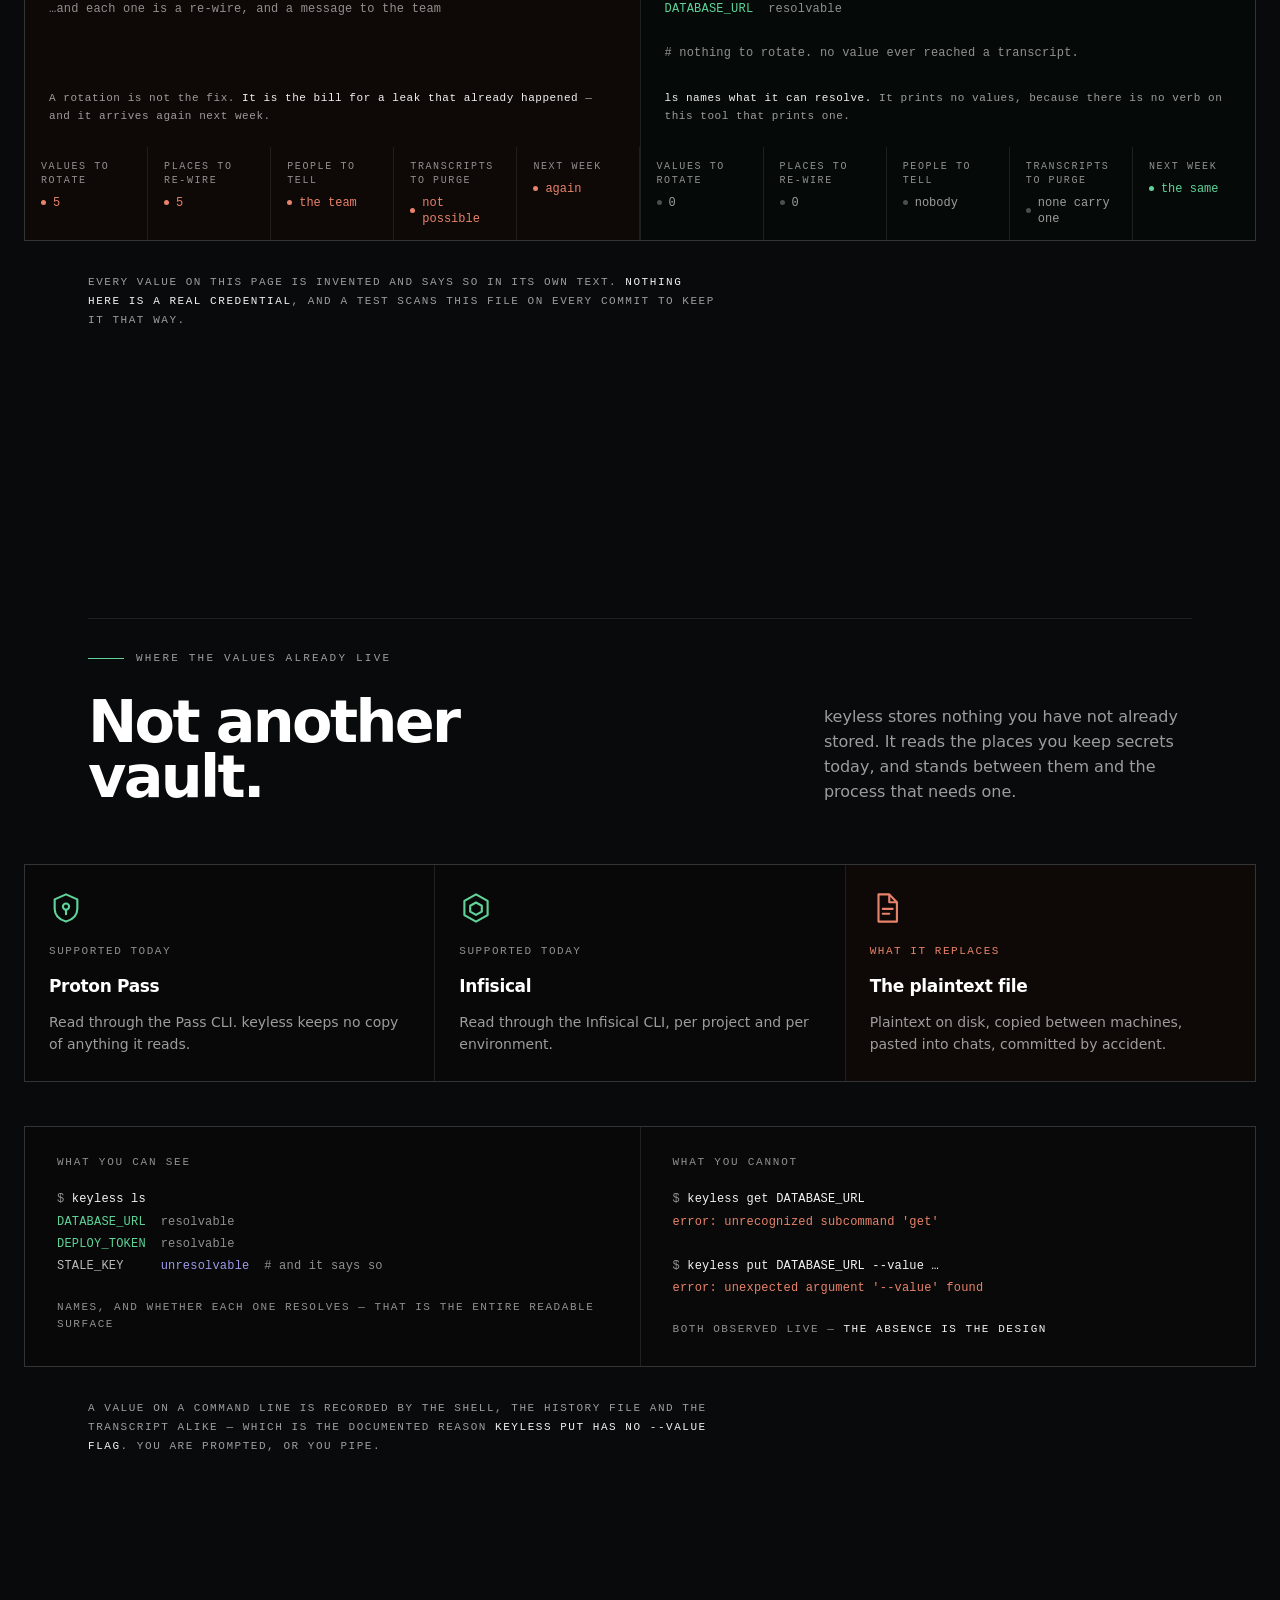
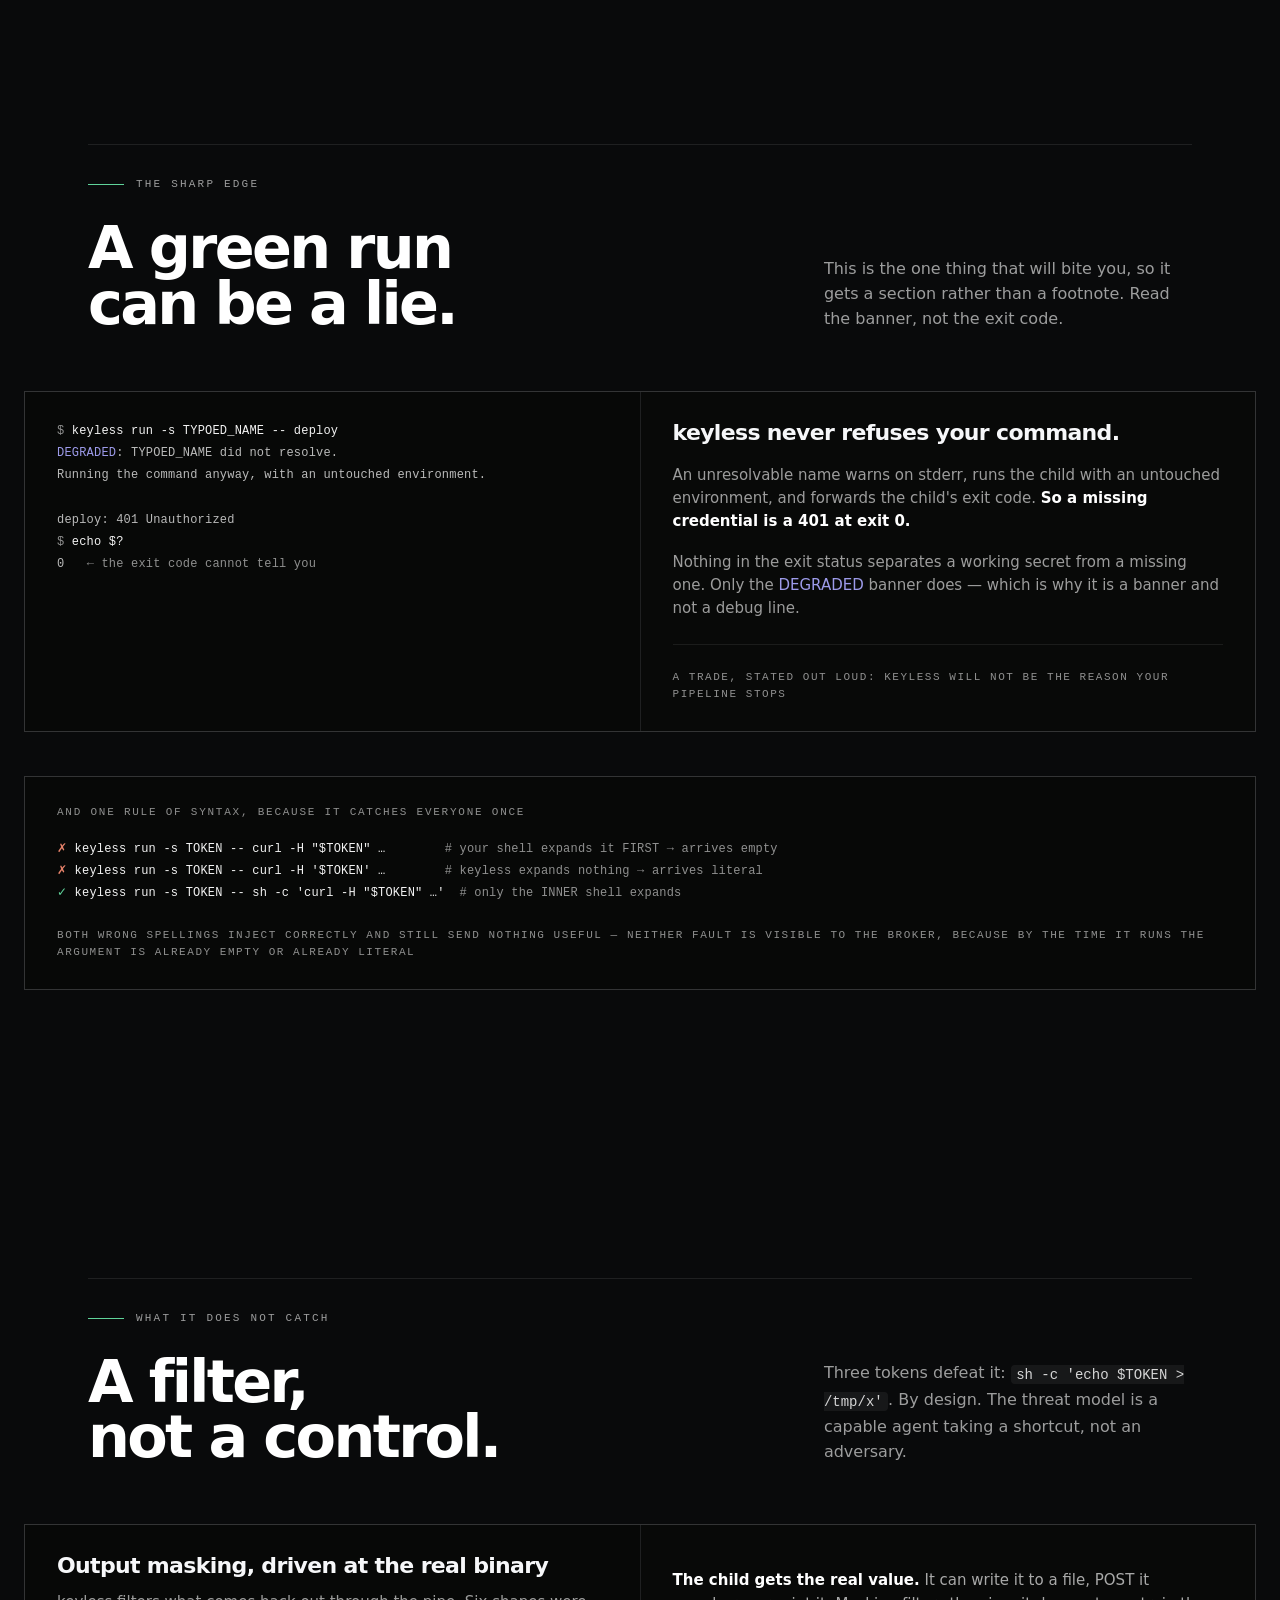
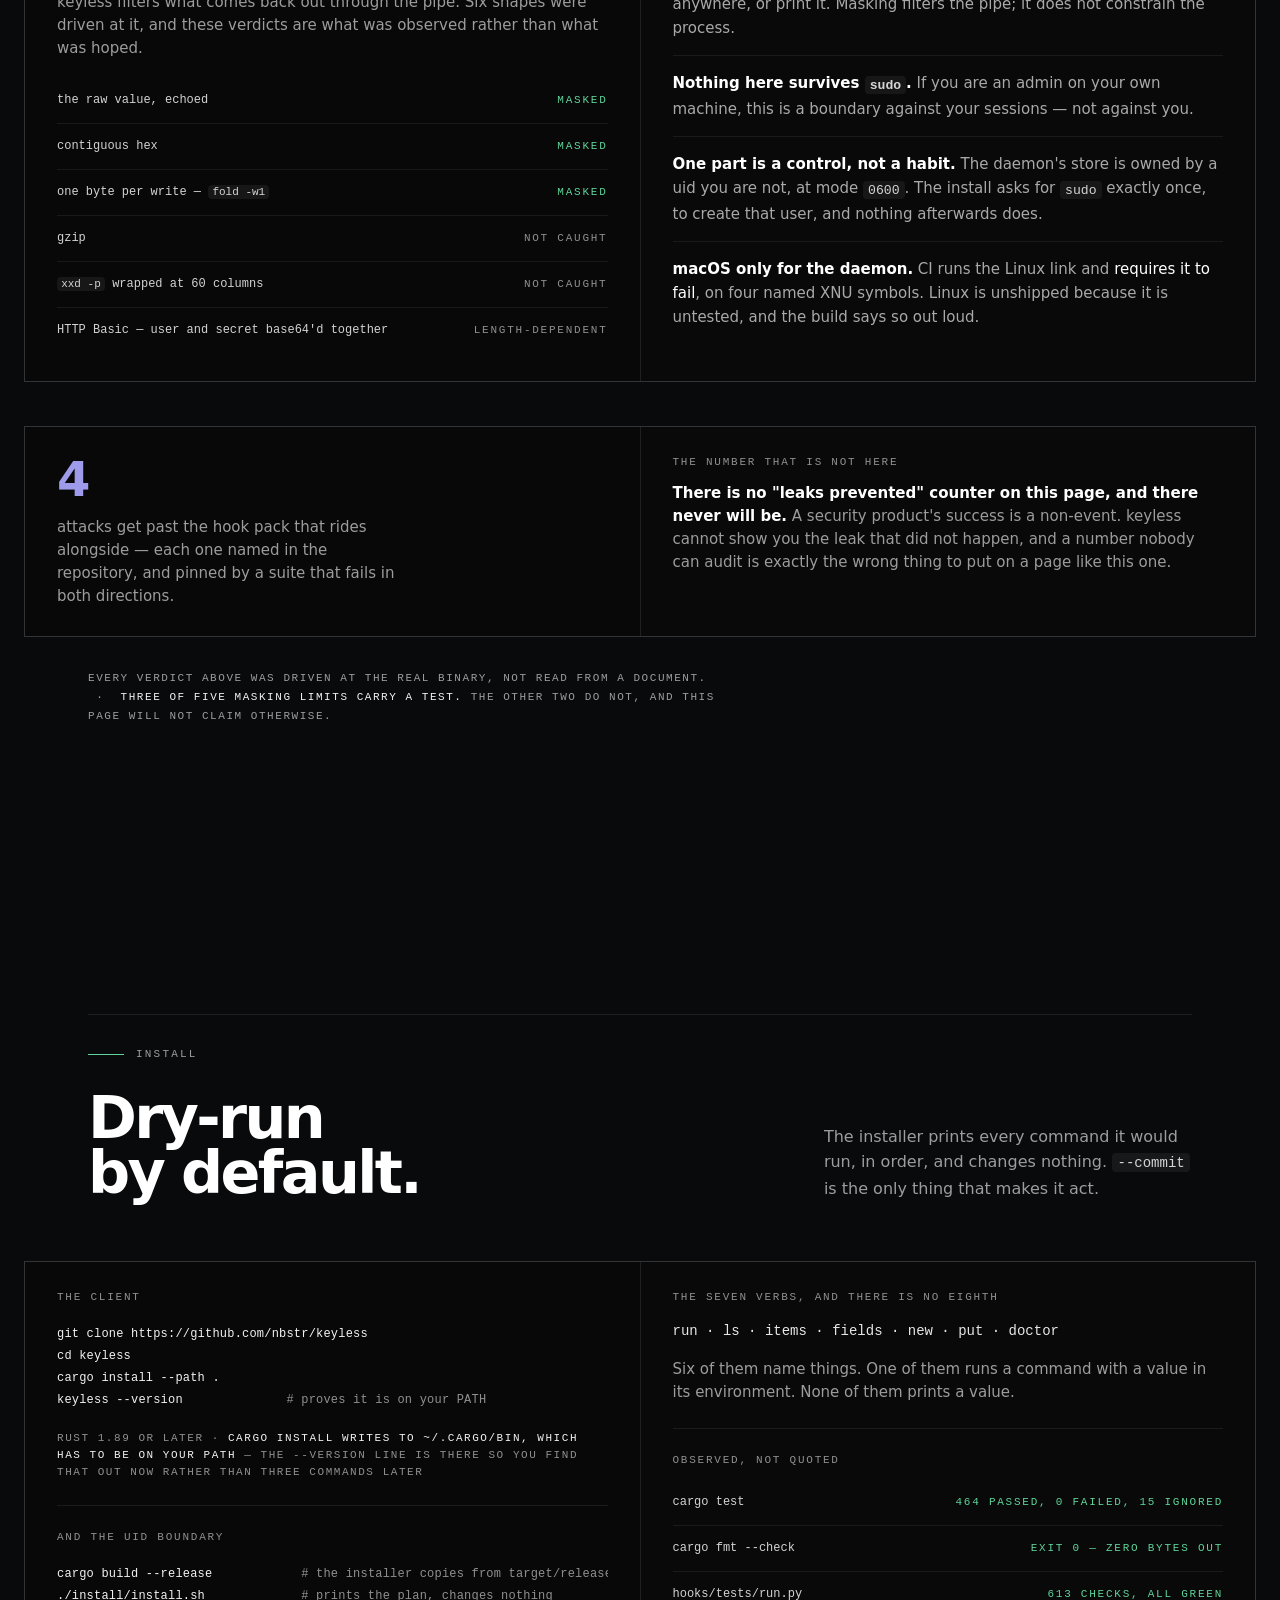
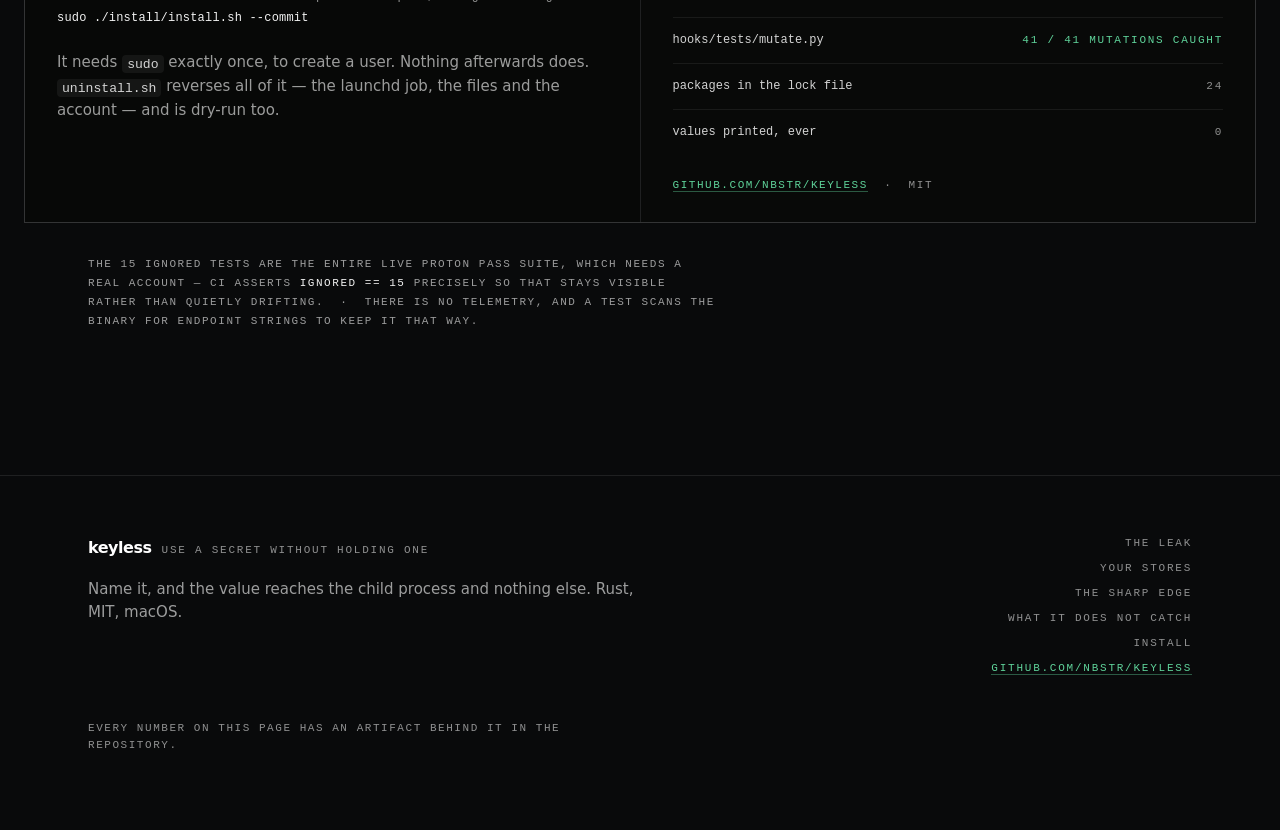
==== commit 48f807be: "docs(site): the landing page opens with the product, not with its proof The page argued from princip" ====
--- a/site/index.html
+++ b/site/index.html
@@ -3,46 +3,54 @@
 <head>
 <meta charset="utf-8">
 <meta name="viewport" content="width=device-width, initial-scale=1">
-<title>keyless — name a secret, never hold one</title>
-<meta name="description" content="A secrets broker for AI coding agents. The value reaches one child process and nothing else. There is no verb that prints it.">
+<title>keyless — your agent gets the secret, your transcript never does</title>
+<meta name="description" content="A secrets broker for AI coding agents. Name a secret; the value reaches one child process and nothing else. There is no verb that prints it.">
 <link rel="canonical" href="https://keyless.hackistan.org/">
 <!-- Inline favicon. The page ships as ONE file with no external requests, so the
-     icon is a data URI rather than a /favicon.ico the host would have to serve. -->
+     icon is a data URI rather than a /favicon.ico the host would have to serve.
+     This is the only reason data: appears in the CSP's img-src. -->
 <link rel="icon" href="[data-uri]">
 <meta name="theme-color" content="#090A0B">
-<!-- Open Graph / Twitter. There is deliberately no og:image: every candidate was
-     a rendering of a terminal, and this page does not publish a screenshot of a
+<!-- Open Graph. There is deliberately no og:image: every candidate was a
+     rendering of a terminal, and this page does not publish a screenshot of a
      real machine. A missing image is better than a leaking one. -->
 <meta property="og:type" content="website">
 <meta property="og:site_name" content="keyless">
 <meta property="og:url" content="https://keyless.hackistan.org/">
-<meta property="og:title" content="keyless — name a secret, never hold one">
-<meta property="og:description" content="A secrets broker for AI coding agents. The value reaches one child process and nothing else. There is no verb that prints it.">
+<meta property="og:title" content="keyless — your agent gets the secret, your transcript never does">
+<meta property="og:description" content="A secrets broker for AI coding agents. Name a secret; the value reaches one child process and nothing else. There is no verb that prints it.">
 <meta name="twitter:card" content="summary">
-<meta name="twitter:title" content="keyless — name a secret, never hold one">
-<meta name="twitter:description" content="A secrets broker for AI coding agents. The value reaches one child process and nothing else. There is no verb that prints it.">
+<meta name="twitter:title" content="keyless — your agent gets the secret, your transcript never does">
+<meta name="twitter:description" content="A secrets broker for AI coding agents. Name a secret; the value reaches one child process and nothing else. There is no verb that prints it.">
 <style>
 /* ------------------------------------------------------------------ reset */
 *,*::before,*::after{box-sizing:border-box}
-html,body,h1,h2,h3,p,ul,ol,li,figure,pre,table{margin:0;padding:0}
+html,body,h1,h2,h3,h4,p,ul,ol,li,figure,pre,table{margin:0;padding:0}
 ul,ol{list-style:none}
 button{font:inherit;color:inherit;background:none;border:0;cursor:pointer}
 a{color:inherit;text-decoration:none}
-table{border-collapse:collapse;width:100%}
 img,svg{display:block;max-width:100%}
 
 /* -------------------------------------------------------------- variables */
 :root{
   --bg:#090A0B;
-  --card:#0E0F10;
+  --well:#050505;
   --cell-a:#070807;
   --cell-b:#080908;
-  --well:#050505;
   --text:#F6F7F9;
   --hair:#23262A;
   --panel:rgba(255,255,255,.09);
+  /* The two semantic states, and the third that is neither.
+     Measured against --well #050505: green 10.94:1, coral 7.66:1,
+     violet 8.06:1. The coral is deliberately desaturated — an alarm red would
+     fight the green for the eye, and the page needs both readable in one row. */
   --green:#5FD39A;
+  --leak:#E8836B;
   --violet:#9D9BEA;
+  /* The before/after asymmetry is carried by the GROUND, not only by the text,
+     so a reader knows which column is which before reading a word. */
+  --ground-leak:#0E0806;
+  --ground-safe:#050A08;
   --btn:#1C1E21;
   --code-bg:rgba(255,255,255,.06);
   --sans:ui-sans-serif,system-ui,-apple-system,"Segoe UI",Roboto,sans-serif;
@@ -63,66 +71,54 @@
   text-rendering:optimizeLegibility;
 }
 ::selection{background:rgba(95,211,154,.22)}
+:focus-visible{outline:2px solid var(--green);outline-offset:3px;border-radius:3px}
 
 /* ------------------------------------------------------------ type system */
 h1{
-  font-size:clamp(2.5rem,min(7.6vw,9.2vh),6.5rem);
-  font-weight:600;line-height:.95;letter-spacing:-.03em;color:#fff;
+  font-size:clamp(2.5rem,min(7.2vw,8.6vh),5.4rem);
+  font-weight:600;line-height:.98;letter-spacing:-.035em;color:#fff;
+  text-wrap:balance;
 }
 h2{
-  font-size:clamp(2.7rem,5.4vw,5.2rem);
-  font-weight:600;line-height:.88;letter-spacing:-.055em;color:#fff;
-}
-h3{font-size:24.8px;font-weight:600;line-height:1;letter-spacing:-.035em;color:var(--text)}
-h3.compact{font-size:18.4px;line-height:23px;letter-spacing:-.03em}
-/* The dimming system is alpha steps of white, and the FLOOR is .50.
+  font-size:clamp(2.2rem,4.6vw,3.9rem);
+  font-weight:600;line-height:.94;letter-spacing:-.045em;color:#fff;
+  text-wrap:balance;
+}
+h3{font-size:22px;font-weight:600;line-height:1.18;letter-spacing:-.03em;color:var(--text);text-wrap:balance}
+h4{font-size:17px;font-weight:600;line-height:1.3;letter-spacing:-.02em;color:#fff}
+/* The dimming system is alpha steps of white and the FLOOR is .55.
    Composited over the darkest surface on the page (--well #050505) that is
-   5.30:1, which clears WCAG AA for text under 18.66px — which is all of it.
-   .45 was tried and rejected: 4.50:1 against --bg but 4.46:1 against --well,
-   so it passes on the page and fails inside every readout cell.
-   The steps that survive: .50 floor, .55 labels, .60 the caveats, then .70
-   .80 .85 .95 and #fff above. Hierarchy is carried by SIZE, TRACKING and CASE
-   at the quiet end, not by contrast — a limit nobody can read is not published. */
+   6.22:1, which clears WCAG AA at every text size used here. Hierarchy at the
+   quiet end is carried by SIZE, TRACKING and CASE, never by dimming further —
+   a limit nobody can read is not published. */
 .dim{color:rgba(255,255,255,.55)}
-
 .mono{font-family:var(--mono)}
-.lbl{ /* the standard 11px label */
-  font-family:var(--mono);font-size:11px;line-height:14px;font-weight:500;
+.lbl{
+  font-family:var(--mono);font-size:11px;line-height:15px;font-weight:500;
   letter-spacing:.16em;text-transform:uppercase;color:rgba(255,255,255,.55);
 }
-.lbl-dim{color:rgba(255,255,255,.5)}
 .micro{
-  font-family:var(--mono);font-size:11px;line-height:16px;letter-spacing:.15em;
+  font-family:var(--mono);font-size:11px;line-height:17px;letter-spacing:.14em;
   text-transform:uppercase;color:rgba(255,255,255,.55);
 }
-.eyebrow-txt{
-  font-family:var(--mono);font-size:11px;line-height:15px;letter-spacing:.20em;
-  text-transform:uppercase;color:rgba(255,255,255,.55);
-}
-.deck{font-size:16px;line-height:24px;color:rgba(255,255,255,.55)}
+.micro b,.lbl b{font-weight:500;color:rgba(255,255,255,.95)}
+.deck{font-size:16px;line-height:25px;color:rgba(255,255,255,.6);max-width:64ch}
+.deck-s{font-size:15px;line-height:23px;color:rgba(255,255,255,.6);max-width:60ch}
+.deck b,.deck-s b{color:#fff;font-weight:600}
 code{
-  /* .875em of an 11px label is 9.6px. The relative size is right everywhere the
-     parent is body-sized; the floor is what stops it collapsing inside a label. */
   font-family:var(--mono);font-size:max(11px,.875em);
   background:var(--code-bg);border-radius:4px;padding:.12em .38em;
-  color:rgba(255,255,255,.8);
-}
-pre{
-  font-family:var(--mono);font-size:11px;line-height:1.75;letter-spacing:.22px;
-  background:transparent;color:rgba(255,255,255,.7);
-  overflow-x:auto;white-space:pre;
-}
-pre .c{color:rgba(255,255,255,.55)}
-pre .k{color:rgba(255,255,255,.95)}
-pre .g{color:var(--green)}
+  color:rgba(255,255,255,.82);
+}
 .g{color:var(--green)}
+.r{color:var(--leak)}
 .v{color:var(--violet)}
 
 /* ----------------------------------------------------------------- layout */
 .col{max-width:1152px;margin:0 auto;padding:0 24px}
 /* Full-bleed escape. --sbw is the scrollbar width, measured in JS: 100vw
-   INCLUDES the scrollbar, so without subtracting it the slab is wider than the
-   visible area and the whole page scrolls sideways. */
+   INCLUDES the scrollbar, so without subtracting it every slab is wider than
+   the visible area and the whole document scrolls sideways. */
 .slab{
   position:relative;left:50%;
   width:calc(100vw - var(--sbw,0px) - 3rem);
@@ -130,54 +126,54 @@
   transform:translateX(-50%);
 }
 @media(max-width:640px){.slab{width:calc(100vw - var(--sbw,0px) - 2rem)}}
-section.band{padding:112px 0}
-@media(min-width:640px){section.band{padding:160px 0}}
-.rule{border-top:1px solid var(--panel);padding-top:24px;margin-bottom:48px}
-@media(min-width:640px){.rule{padding-top:32px;margin-bottom:64px}}
+.slab-gap{margin-top:44px}
+section.band{padding:104px 0}
+@media(min-width:640px){section.band{padding:144px 0}}
+.rule{border-top:1px solid var(--panel);padding-top:24px;margin-bottom:44px}
+@media(min-width:640px){.rule{padding-top:32px;margin-bottom:60px}}
 .eyebrow{display:flex;align-items:center;gap:12px}
-.eyebrow .idx{font-family:var(--mono);font-size:11px;letter-spacing:.20em;color:var(--green)}
-.eyebrow .dash{width:40px;height:1px;background:var(--green);flex:none}
+.eyebrow .dash{width:36px;height:1px;background:var(--green);flex:none}
+.eyebrow-txt{
+  font-family:var(--mono);font-size:11px;line-height:15px;letter-spacing:.20em;
+  text-transform:uppercase;color:rgba(255,255,255,.6);
+}
 .head{
-  display:grid;grid-template-columns:minmax(0,1fr) minmax(240px,.42fr);
-  align-items:end;gap:32px;margin-top:32px;
-}
-@media(max-width:900px){.head{grid-template-columns:1fr;align-items:start;gap:20px}}
+  display:grid;grid-template-columns:minmax(0,1fr) minmax(260px,.52fr);
+  align-items:end;gap:28px;margin-top:28px;
+}
+@media(max-width:900px){.head{grid-template-columns:1fr;align-items:start;gap:18px}}
 .caveat{
   margin-top:32px;font-family:var(--mono);font-size:11px;line-height:19px;
-  letter-spacing:.16em;text-transform:uppercase;color:rgba(255,255,255,.6);
-  max-width:70ch;
+  letter-spacing:.14em;text-transform:uppercase;color:rgba(255,255,255,.6);
+  /* `ch` ignores letter-spacing, so 76ch of this face renders about 60 visible
+     characters and orphans a narrow column on a wide screen. Measured, not
+     guessed at. */
+  max-width:96ch;
 }
 .caveat b{font-weight:500;color:rgba(255,255,255,.95)}
 
 /* the hairline grid: the wrapper's background IS every divider */
-.grid{
-  display:grid;gap:1px;background:var(--panel);
-  border:1px solid var(--panel);
-}
-.grid > *{background:var(--cell-a)}
+.grid{display:grid;gap:1px;background:var(--panel);border:1px solid var(--panel)}
+.grid > *{background:var(--cell-a);min-width:0}
 .grid > *:nth-child(even){background:var(--cell-b)}
 /* Column counts live in classes, never inline: an inline grid-template-columns
-   cannot be overridden by a media query, so a slab set inline stays multi-column
-   at 390px and its cells get clipped. */
+   cannot be overridden by a media query, so a slab set inline stays
+   multi-column at 390px and clips its own cells. */
 .g1{grid-template-columns:minmax(0,1fr)}
 .g2{grid-template-columns:repeat(2,minmax(0,1fr))}
-.g3{grid-template-columns:repeat(3,minmax(0,1fr))}
-.g4{grid-template-columns:repeat(4,minmax(0,1fr))}
-.g2w{grid-template-columns:minmax(0,1.3fr) minmax(0,1fr)}
-@media(max-width:1024px){
-  .g2,.g2w{grid-template-columns:minmax(0,1fr)}
-  .g3,.g4{grid-template-columns:repeat(2,minmax(0,1fr))}
-}
-@media(max-width:640px){
-  .g3,.g4{grid-template-columns:minmax(0,1fr)}
-}
+@media(max-width:1024px){.g2{grid-template-columns:minmax(0,1fr)}}
 .pad{padding:24px}
 @media(min-width:640px){.pad{padding:28px 32px}}
+.stack{display:flex;flex-direction:column;gap:14px}
+.hr{border-top:1px solid rgba(255,255,255,.08);margin:24px 0}
+.gap-s{margin-top:12px}
+.gap-m{margin-top:18px}
+.gap-l{margin-top:22px}
 
 /* ------------------------------------------------------------------- nav */
 nav{
-  position:fixed;top:0;left:0;right:0;height:65px;z-index:50;
-  background:rgba(9,10,11,.85);backdrop-filter:blur(12px);
+  position:fixed;top:0;left:0;right:0;height:64px;z-index:50;
+  background:rgba(9,10,11,.86);backdrop-filter:blur(12px);
   -webkit-backdrop-filter:blur(12px);
   border-bottom:1px solid rgba(255,255,255,.08);
 }
@@ -185,28 +181,27 @@
   max-width:1152px;margin:0 auto;padding:0 24px;height:100%;
   display:flex;align-items:center;justify-content:space-between;gap:24px;
 }
-.wordmark{display:flex;align-items:baseline;gap:10px}
+.wordmark{display:flex;align-items:baseline;gap:10px;flex:none}
 .wordmark .name{font-size:16px;font-weight:600;letter-spacing:-.03em;color:#fff}
+.wordmark .tail{letter-spacing:.16em}
 nav ul{display:flex;align-items:center;gap:22px;min-width:0}
 nav ul li{flex:none;white-space:nowrap}
 nav .actions{display:flex;align-items:center;gap:8px;flex:none}
 nav a.navlink{transition:color .15s var(--ease-hover)}
-nav a.navlink:hover{color:rgba(255,255,255,.9)}
+nav a.navlink:hover{color:rgba(255,255,255,.92)}
 .chip{
   font-family:var(--mono);font-size:11px;letter-spacing:.16em;text-transform:uppercase;
-  color:rgba(255,255,255,.55);border:1px solid var(--hair);border-radius:8px;
+  color:rgba(255,255,255,.6);border:1px solid var(--hair);border-radius:8px;
   padding:5px 9px;white-space:nowrap;
   transition:color .15s var(--ease-hover),border-color .15s var(--ease-hover);
 }
-a.chip:hover{color:rgba(255,255,255,.85);border-color:rgba(255,255,255,.24)}
-/* Below 860px the section links used to be display:none, which left no way to
-   reach five of the six sections except scrolling the whole page. They now
-   scroll sideways INSIDE the bar. No JS, so it cannot break the way a hamburger
-   would with scripting off; min-width:0 keeps the overflow in this box and off
-   the document, which is what stops the page scrolling horizontally. */
-@media(max-width:860px){
+a.chip:hover{color:rgba(255,255,255,.9);border-color:rgba(255,255,255,.26)}
+/* Below 880px the section links scroll sideways INSIDE the bar rather than
+   disappearing. No JS, so it cannot break with scripting off; min-width:0 keeps
+   the overflow in this box and off the document. */
+@media(max-width:880px){
   nav .inner{gap:14px}
-  .wordmark .lbl{display:none}
+  .wordmark .tail{display:none}
   nav ul{
     gap:18px;flex:1 1 auto;overflow-x:auto;overflow-y:hidden;
     -webkit-overflow-scrolling:touch;scrollbar-width:none;
@@ -217,159 +212,258 @@
 }
 
 /* ------------------------------------------------------------------ hero */
-header.hero{padding:140px 0 96px}
-@media(min-width:640px){header.hero{padding:180px 0 120px}}
+header.hero{padding:126px 0 88px}
+@media(min-width:640px){header.hero{padding:164px 0 104px}}
 .hero-eyebrow{
-  font-family:var(--mono);font-size:14px;line-height:20px;font-weight:500;
-  letter-spacing:.30em;text-transform:uppercase;color:rgba(255,255,255,.55);
-}
-.hero h1{margin-top:28px;max-width:18ch}
-.hero .sub{
-  margin-top:24px;max-width:62ch;font-size:15px;line-height:1.5;
-  color:rgba(255,255,255,.5);
-}
-@media(min-width:640px){.hero .sub{font-size:16px}}
-.cta-row{margin-top:40px;display:flex;flex-wrap:wrap;align-items:center;gap:20px}
+  font-family:var(--mono);font-size:13px;line-height:19px;font-weight:500;
+  letter-spacing:.26em;text-transform:uppercase;color:rgba(255,255,255,.6);
+}
+.hero h1{margin-top:26px;max-width:17ch}
+.hero h1 .fade{color:rgba(255,255,255,.55)}
+.hero .sub{margin-top:24px;max-width:60ch;font-size:16px;line-height:26px;color:rgba(255,255,255,.6)}
+.hero .sub b{color:#fff;font-weight:600}
+.hero-cmd-wrap{margin-top:52px}
+.cta-row{margin-top:36px;display:flex;flex-wrap:wrap;align-items:center;gap:20px}
 .cta{
   display:inline-flex;align-items:center;justify-content:center;gap:10px;
-  height:52px;width:400px;max-width:100%;border-radius:9999px;
+  height:52px;width:340px;max-width:100%;border-radius:9999px;
   background:var(--btn);border:1px solid var(--hair);color:#fff;
   font-size:15px;font-weight:500;letter-spacing:-.01em;
   transition:background .15s var(--ease-hover),border-color .15s var(--ease-hover);
 }
-.cta:hover{background:#24272B;border-color:rgba(255,255,255,.2)}
-.cta .arw{transition:transform .2s var(--ease-out)}
-.cta:hover .arw{transform:translateX(4px)}
+.cta:hover{background:#24272B;border-color:rgba(255,255,255,.22)}
+.cta .arw,.cta-alt .arw{transition:transform .2s var(--ease-out)}
+.cta:hover .arw,.cta-alt:hover .arw{transform:translateX(4px)}
 @media(max-width:640px){.cta{width:100%}}
 .cta-alt{
   display:inline-flex;align-items:center;gap:8px;
   font-family:var(--mono);font-size:11px;letter-spacing:.16em;text-transform:uppercase;
-  color:rgba(255,255,255,.55);transition:color .15s var(--ease-hover);
-}
-.cta-alt:hover{color:rgba(255,255,255,.85)}
-.cta-alt .arw{transition:transform .2s var(--ease-out)}
-.cta-alt:hover .arw{transform:translateX(4px)}
-
-.flow{margin-top:72px}
-.flow .row{
-  display:grid;grid-template-columns:150px minmax(0,1fr) 190px;
-  align-items:center;gap:20px;
+  color:rgba(255,255,255,.6);transition:color .15s var(--ease-hover);
+}
+.cta-alt:hover{color:rgba(255,255,255,.9)}
+.linkline{color:var(--green);border-bottom:1px solid rgba(95,211,154,.4)}
+
+/* ------------------------------------------------------------- terminals */
+.term{background:var(--well);border:1px solid var(--panel)}
+.termbar{
+  display:flex;align-items:center;gap:10px;padding:11px 18px;
+  border-bottom:1px solid var(--panel);flex-wrap:wrap;
+}
+.pip{width:6px;height:6px;border-radius:50%;background:var(--green);flex:none}
+.pip.leak{background:var(--leak)}
+.scroll-x{overflow-x:auto}
+.term-body{padding:20px 18px;overflow-x:auto}
+@media(min-width:640px){.term-body{padding:24px}}
+pre{
+  font-family:var(--mono);font-size:12px;line-height:1.85;letter-spacing:.2px;
+  background:transparent;color:rgba(255,255,255,.72);white-space:pre;
+}
+pre .c{color:rgba(255,255,255,.55)}   /* comments and prompts */
+pre .k{color:rgba(255,255,255,.95)}   /* what you typed */
+pre .o{color:rgba(255,255,255,.72)}   /* what came back */
+pre .g{color:var(--green)}
+pre .r{color:var(--leak)}
+pre .v{color:var(--violet)}
+/* The hero command is the single most important line on the page, so it is set
+   larger than every other terminal and nothing shares its box. */
+.hero-cmd .term-body{padding:26px 20px}
+@media(min-width:640px){.hero-cmd .term-body{padding:34px}}
+.hero-cmd pre{font-size:clamp(11.5px,1.95vw,17px);line-height:1.75}
+
+/* ---------------------------------------------------------- the pipeline */
+/* Motion that teaches: one pulse leaves the store, passes through keyless into
+   the child process, and stops dead at the wall. The surfaces below never
+   light. That is the whole product, in four seconds, without a sentence. */
+.pipe{
+  display:grid;align-items:stretch;
+  grid-template-columns:minmax(0,1fr) 44px minmax(0,1fr) 44px minmax(0,1fr) 16px;
+  padding:26px 22px;
+}
+@media(max-width:860px){.pipe{grid-template-columns:minmax(0,1fr);padding:22px}}
+.stage{
+  border:1px solid rgba(255,255,255,.14);padding:14px 16px;
+  display:flex;flex-direction:column;justify-content:center;gap:8px;min-height:94px;
+}
+.stage .st-l{font-family:var(--mono);font-size:10px;letter-spacing:.18em;text-transform:uppercase;color:rgba(255,255,255,.55)}
+.stage .st-v{font-family:var(--mono);font-size:13px;line-height:1.5;color:rgba(255,255,255,.92);overflow-wrap:anywhere}
+.stage.is-store{border-color:rgba(157,155,234,.35)}
+.stage.is-broker{border-color:rgba(255,255,255,.24)}
+.stage.is-child{border-color:rgba(95,211,154,.42)}
+.wire{position:relative;display:flex;align-items:center;justify-content:center}
+.wire::before{content:"";position:absolute;left:0;right:0;top:50%;height:1px;background:rgba(255,255,255,.22)}
+/* The arrowhead carries DIRECTION when the pulse is elsewhere in its cycle —
+   and it is the only thing that does when motion is off entirely. */
+.wire::after{
+  content:"";position:absolute;right:0;top:50%;margin-top:-3px;width:0;height:0;
+  border-left:5px solid rgba(255,255,255,.34);
+  border-top:3px solid transparent;border-bottom:3px solid transparent;
+}
+.dot{
+  position:absolute;top:50%;left:0;width:7px;height:7px;border-radius:50%;
+  background:var(--green);margin-top:-3.5px;opacity:0;
+  box-shadow:0 0 0 3px rgba(95,211,154,.14);
+}
+.js .dot{animation:travel 4s var(--ease-hover) infinite}
+.js .wire.w2 .dot{animation-delay:.7s}
+@keyframes travel{
+  0%{left:0;opacity:0}
+  8%{opacity:1}
+  50%{left:calc(100% - 7px);opacity:1}
+  70%{left:calc(100% - 7px);opacity:1}
+  80%{opacity:0}
+  100%{left:0;opacity:0}
+}
+/* The wall. Nothing crosses it, so it is the only thing on this page that
+   flashes — and it flashes on ARRIVAL, not on a timer of its own. */
+.wall{position:relative;display:flex;align-items:stretch;justify-content:center}
+.wall i{display:block;width:2px;background:var(--green);opacity:.3;border-radius:2px}
+/* An unlabelled green line is a mystery, not a diagram. This says what it is. */
+.pipe-cap{grid-column:1/-1;margin-top:18px;display:flex;justify-content:flex-end}
+.pipe-cap span{color:rgba(255,255,255,.6);text-align:right}
+@media(max-width:860px){.pipe-cap{justify-content:flex-start;margin-top:14px}.pipe-cap span{text-align:left}}
+.js .wall i{animation:wallhit 4s var(--ease-hover) infinite}
+@keyframes wallhit{
+  0%,44%{opacity:.3;box-shadow:none}
+  52%{opacity:1;box-shadow:0 0 14px 2px rgba(95,211,154,.45)}
+  74%,100%{opacity:.3;box-shadow:none}
 }
 @media(max-width:860px){
-  .flow .row{grid-template-columns:1fr;gap:8px;align-items:start}
-}
-.flow .row .what{font-family:var(--mono);font-size:12px;line-height:1.6;color:rgba(255,255,255,.8);word-break:break-word}
-.flow .verdict{text-align:right}
-@media(max-width:860px){.flow .verdict{text-align:left}}
-.legend{
-  display:grid;gap:1px;background:var(--panel);
-  grid-template-columns:repeat(5,minmax(0,1fr));
-}
-.legend > div{background:var(--well);padding:16px 20px}
-@media(max-width:860px){.legend{grid-template-columns:repeat(2,minmax(0,1fr))}}
-@media(max-width:480px){.legend{grid-template-columns:1fr}}
-.legend .val{margin-top:6px;font-family:var(--mono);font-size:12px;color:rgba(255,255,255,.7)}
-
-/* ------------------------------------------------------------------ stats */
-.stat .n{
-  font-size:clamp(2rem,4.4vw,3.4rem);font-weight:600;letter-spacing:-.04em;
-  line-height:1;color:#fff;
-}
-.stat .l{margin-top:14px;max-width:34ch}
-.rail{height:1px;background:rgba(255,255,255,.1);margin-top:14px;position:relative;overflow:hidden}
-.rail i{
-  display:block;height:1px;width:0;background:rgba(255,255,255,.45);
-  transition:width .7s var(--ease-out);
-}
-.shape-row{display:grid;grid-template-columns:minmax(0,1fr) 64px;gap:16px;align-items:baseline;padding:14px 0}
-.shape-row + .shape-row{border-top:1px solid rgba(255,255,255,.06)}
-.shape-row .num{font-family:var(--mono);font-size:13px;color:rgba(255,255,255,.8);text-align:right}
-
-/* ------------------------------------------------------------- instrument */
-.seg{display:flex;flex-wrap:wrap;gap:8px}
-.seg button{
-  font-family:var(--mono);font-size:11px;letter-spacing:.16em;text-transform:uppercase;
-  padding:9px 14px;border-radius:8px;border:1px solid var(--hair);
-  color:rgba(255,255,255,.55);background:transparent;
-  transition:color .15s var(--ease-hover),background-color .15s var(--ease-hover),border-color .15s var(--ease-hover);
-}
-.seg button:hover{color:rgba(255,255,255,.75)}
-.seg button[aria-pressed="true"]{background:#fff;color:#0A0B0C;border-color:#fff}
-.readout{display:grid;gap:1px;background:var(--panel)}
-.readout > div{
-  background:var(--well);padding:13px 20px;display:grid;
-  grid-template-columns:minmax(0,1fr) auto;gap:16px;align-items:baseline;
-}
-.readout .rv{font-family:var(--mono);font-size:12px;color:rgba(255,255,255,.8);text-align:right}
-.termbar{
-  display:flex;align-items:center;gap:10px;padding:12px 20px;
-  border-bottom:1px solid var(--panel);
-}
-.pip{width:6px;height:6px;border-radius:50%;background:var(--green);animation:blink 1s steps(1) infinite}
-@keyframes blink{50%{opacity:.25}}
-.cmd{padding:24px 20px;min-height:120px;display:flex;align-items:center}
-@media(min-width:640px){.cmd{padding:32px}}
-.cmd pre{font-size:12px;white-space:pre-wrap;word-break:break-word;line-height:1.85}
-
-/* -------------------------------------------------------------- enc table */
-.enc{width:100%;font-family:var(--mono);font-size:11px;line-height:1.6}
-.enc th{
-  text-align:left;font-weight:500;letter-spacing:.16em;text-transform:uppercase;
-  font-size:11px;color:rgba(255,255,255,.55);padding:0 12px 12px 0;white-space:nowrap;
-}
-.enc td{padding:7px 12px 7px 0;vertical-align:top;border-top:1px solid rgba(255,255,255,.06)}
-.enc td.i{color:rgba(255,255,255,.5);width:24px}
-.enc td.nm{color:rgba(255,255,255,.7);white-space:nowrap}
-.enc td.gl{color:rgba(255,255,255,.55);white-space:nowrap}
-.enc td.out{color:rgba(255,255,255,.85);word-break:break-all;min-width:200px}
-/* A duplicate row reads as quieter, but it still has to be READABLE — it is the
-   evidence for the headline. .5 is the floor, and .85 above it keeps the
-   distinct rows obviously dominant. */
-.enc tr.dup td.out{color:rgba(255,255,255,.5)}
-.enc tr.dup td.nm{color:rgba(255,255,255,.5)}
-.enc td.dupflag{color:rgba(255,255,255,.5);white-space:nowrap;text-align:right}
-.tbl-scroll{overflow-x:auto}
-
-/* ------------------------------------------------------------------ boxes */
-.box{border:1px solid rgba(255,255,255,.16);padding:24px}
-@media(min-width:640px){.box{padding:32px}}
-.box .big{font-size:20px;line-height:1.35;letter-spacing:-.02em;color:#fff;max-width:44ch}
-.verdict-list li{
+  .wire{height:30px}
+  .wire::before{left:50%;right:auto;top:0;bottom:0;height:auto;width:1px}
+  .dot{left:50%;top:0;margin-top:0;margin-left:-3.5px}
+  .js .dot{animation-name:travel-v}
+  .wall{height:18px}
+  .wall i{width:100%;height:2px;align-self:center}
+  .wire::after{
+    right:50%;margin-right:-3px;top:auto;bottom:0;margin-top:0;
+    border-left:3px solid transparent;border-right:3px solid transparent;
+    border-top:5px solid rgba(255,255,255,.34);border-bottom:0;
+  }
+}
+@keyframes travel-v{
+  0%{top:0;opacity:0}
+  8%{opacity:1}
+  50%{top:calc(100% - 7px);opacity:1}
+  70%{top:calc(100% - 7px);opacity:1}
+  80%{opacity:0}
+  100%{top:0;opacity:0}
+}
+
+/* ------------------------------------------------------- the leak ledger */
+/* The page's recurring device. The same five surfaces every time, so a reader
+   learns the row once and then reads every later instance at a glance. */
+.ledger{display:grid;grid-template-columns:repeat(5,minmax(0,1fr));gap:1px;background:var(--panel)}
+@media(max-width:900px){.ledger{grid-template-columns:repeat(2,minmax(0,1fr))}}
+@media(max-width:430px){.ledger{grid-template-columns:minmax(0,1fr)}}
+.ledger > div{background:var(--well);padding:13px 16px;min-width:0}
+.ledger .ln{
+  font-family:var(--mono);font-size:10px;line-height:14px;letter-spacing:.16em;
+  text-transform:uppercase;color:rgba(255,255,255,.55);display:block;
+}
+.ledger .lv{
+  display:flex;align-items:center;gap:7px;margin-top:7px;
+  font-family:var(--mono);font-size:12px;line-height:16px;color:rgba(255,255,255,.6);
+  overflow-wrap:anywhere;
+}
+.ledger .lv::before{content:"";width:5px;height:5px;border-radius:50%;background:rgba(255,255,255,.28);flex:none}
+.ledger .leak .lv{color:var(--leak)}
+.ledger .leak .lv::before{background:var(--leak)}
+.ledger .held .lv{color:var(--green)}
+.ledger .held .lv::before{background:var(--green)}
+/* Inside a before/after column the ledger sits on that column's own ground, so
+   the two halves never read as the same surface. */
+.side-leak .ledger > div{background:var(--ground-leak)}
+.side-safe .ledger > div{background:var(--ground-safe)}
+
+/* ------------------------------------------------------ before/after pair */
+.pair + .pair{margin-top:60px}
+.pair-head{margin-bottom:22px;max-width:70ch}
+.duo{display:grid;grid-template-columns:repeat(2,minmax(0,1fr));gap:1px;background:var(--panel);border:1px solid var(--panel)}
+@media(max-width:1024px){.duo{grid-template-columns:minmax(0,1fr)}}
+.side{min-width:0;display:flex;flex-direction:column}
+.side-leak{background:var(--ground-leak)}
+.side-safe{background:var(--ground-safe)}
+.side .term{background:transparent;border:0;flex:1}
+.side .termbar{border-bottom:1px solid rgba(255,255,255,.08)}
+.tag{
+  font-family:var(--mono);font-size:10px;letter-spacing:.18em;text-transform:uppercase;
+  padding:3px 8px;border-radius:5px;border:1px solid;white-space:nowrap;
+}
+.tag-leak{color:var(--leak);border-color:rgba(232,131,107,.4)}
+.tag-safe{color:var(--green);border-color:rgba(95,211,154,.4)}
+.side-note{
+  padding:0 18px 18px;font-family:var(--mono);font-size:11px;line-height:18px;
+  letter-spacing:.05em;color:rgba(255,255,255,.6);
+}
+@media(min-width:640px){.side-note{padding:0 24px 22px}}
+.side-note b{font-weight:500;color:rgba(255,255,255,.95)}
+
+/* --------------------------------------------------------- store sources */
+.srcs{display:grid;grid-template-columns:repeat(3,minmax(0,1fr));gap:1px;background:var(--panel);border:1px solid var(--panel)}
+@media(max-width:800px){.srcs{grid-template-columns:minmax(0,1fr)}}
+.src{background:var(--cell-a);padding:26px 24px;display:flex;flex-direction:column;gap:14px;min-width:0}
+.src.is-past{background:var(--ground-leak)}
+/* The three marks share one 24-unit grid, one 1.5 stroke and one join style, so
+   they read as a set rather than three logos pasted next to each other. */
+.mark{width:34px;height:34px;color:var(--green);flex:none}
+.src.is-past .mark{color:var(--leak)}
+.src .src-k{
+  font-family:var(--mono);font-size:11px;letter-spacing:.14em;text-transform:uppercase;
+  color:rgba(255,255,255,.55);
+}
+.src.is-past .src-k{color:var(--leak)}
+.src p{font-size:14px;line-height:22px;color:rgba(255,255,255,.6)}
+
+/* ----------------------------------------------------------- misc blocks */
+.rows li{
   display:grid;grid-template-columns:minmax(0,1fr) auto;gap:16px;align-items:baseline;
-  padding:14px 0;
-}
-.verdict-list li + li{border-top:1px solid rgba(255,255,255,.06)}
-.verdict-list .k{font-family:var(--mono);font-size:12px;color:rgba(255,255,255,.8)}
-/* a grid child with no min-width refuses to shrink below its content, which is
-   how a long code chip pushes a two-column row wider than the screen */
-.verdict-list li > *,.readout > div > *,.shape-row > *{min-width:0;overflow-wrap:anywhere}
+  padding:13px 0;
+}
+.rows li + li{border-top:1px solid rgba(255,255,255,.07)}
+.rows .k{font-family:var(--mono);font-size:12px;line-height:19px;color:rgba(255,255,255,.82)}
+.rows li > *{min-width:0;overflow-wrap:anywhere}
 @media(max-width:640px){
-  .verdict-list li,.readout > div{grid-template-columns:minmax(0,1fr);gap:6px}
-  .verdict-list li .lbl,.readout .rv{text-align:left}
-  .flow .verdict{text-align:left}
-}
-.notes li{padding:16px 0;color:rgba(255,255,255,.7);font-size:15px;line-height:1.6}
-.notes li + li{border-top:1px solid rgba(255,255,255,.06)}
+  .rows li{grid-template-columns:minmax(0,1fr);gap:5px}
+  .rows li .lbl{text-align:left}
+}
+.notes li{padding:15px 0;color:rgba(255,255,255,.65);font-size:15px;line-height:24px}
+.notes li + li{border-top:1px solid rgba(255,255,255,.07)}
 .notes b{color:#fff;font-weight:600}
+.notes em{font-style:normal;color:#fff}
+.stat .n{font-size:clamp(1.9rem,4vw,3rem);font-weight:600;letter-spacing:-.04em;line-height:1;color:#fff}
+.stat .l{margin-top:13px;max-width:36ch}
+.verbs{font-family:var(--mono);font-size:14px;color:rgba(255,255,255,.9);line-height:2.1}
 
 /* ----------------------------------------------------------------- footer */
-footer{border-top:1px solid var(--panel);padding:64px 0 80px}
+footer{border-top:1px solid var(--panel);padding:60px 0 76px}
 footer .cols{display:grid;grid-template-columns:minmax(0,1fr) auto;gap:32px;align-items:start}
 @media(max-width:640px){footer .cols{grid-template-columns:1fr}}
+footer ul{display:grid;gap:10px;text-align:right}
+@media(max-width:640px){footer ul{text-align:left}}
 
 /* ----------------------------------------------------------------- motion */
 /* Gated on .js: without scripting the reveal never resolves, and an ungated
    rule would leave the whole page at opacity 0 — blank, with no way back. */
 .js .reveal{opacity:0;transform:translateY(14px);
-  transition:opacity .45s var(--ease-reveal),transform .45s var(--ease-reveal)}
+  transition:opacity .5s var(--ease-reveal),transform .5s var(--ease-reveal)}
 .js .reveal.in{opacity:1;transform:none}
-/* a .slab is centred BY a transform, so a reveal on the same element must
-   carry that centring through both states or the panel jumps off-axis */
+/* a .slab is centred BY a transform, so a reveal on the same element must carry
+   that centring through both states or the panel jumps off-axis */
 .js .slab.reveal{transform:translateX(-50%) translateY(14px)}
 .js .slab.reveal.in{transform:translateX(-50%)}
-.cascade{opacity:0;transform:translateY(14px);
-  animation:cascade .45s var(--ease-reveal) forwards}
+.cascade{opacity:0;transform:translateY(14px);animation:cascade .5s var(--ease-reveal) forwards}
 @keyframes cascade{to{opacity:1;transform:none}}
+/* A .slab is centred BY a transform, so an animation on the same element has to
+   carry that centring through EVERY keyframe. `transform:none` does not mean
+   "leave the other transform alone" — it wipes translateX(-50%), and the panel
+   lands half a viewport to the right, dragging the whole document's scrollWidth
+   with it. Measured: at 1440 the page scrolled to 2112px. The .reveal twin
+   below has always handled this; .cascade needs its own keyframes for the same
+   reason, not a shared one. */
+.slab.cascade{transform:translateX(-50%) translateY(14px);animation-name:cascade-slab}
+@keyframes cascade-slab{to{opacity:1;transform:translateX(-50%)}}
+.d1{animation-delay:40ms}.d2{animation-delay:100ms}.d3{animation-delay:170ms}
+.d4{animation-delay:250ms}.d5{animation-delay:340ms}.d6{animation-delay:440ms}
 @media(prefers-reduced-motion:reduce){
   *,*::before,*::after{
     animation-duration:.001ms!important;animation-iteration-count:1!important;
@@ -377,6 +471,11 @@
   .js .reveal{opacity:1;transform:none}
   .js .slab.reveal,.js .slab.reveal.in{transform:translateX(-50%)}
   .cascade{opacity:1;transform:none;animation:none}
+  .slab.cascade{transform:translateX(-50%)}
+  /* The pulse parks AT the wall rather than hiding: the end state is the thing
+     the diagram teaches, so stillness must still show it. */
+  .js .dot{animation:none;opacity:1;left:calc(100% - 7px)}
+  .js .wall i{animation:none;opacity:1}
 }
 html{scroll-behavior:smooth}
 @media(prefers-reduced-motion:reduce){html{scroll-behavior:auto}}
@@ -389,14 +488,13 @@
   <div class="inner">
     <div class="wordmark">
       <span class="name">keyless</span>
-      <span class="lbl" style="letter-spacing:.16em">secrets broker</span>
+      <span class="lbl tail">secrets broker</span>
     </div>
     <ul class="lbl">
-      <li><a class="navlink" href="#measure">measurement</a></li>
-      <li><a class="navlink" href="#spellings">spellings</a></li>
-      <li><a class="navlink" href="#masking">masking</a></li>
+      <li><a class="navlink" href="#leak">the leak</a></li>
+      <li><a class="navlink" href="#stores">your stores</a></li>
+      <li><a class="navlink" href="#degraded">the sharp edge</a></li>
       <li><a class="navlink" href="#limits">limits</a></li>
-      <li><a class="navlink" href="#hooks">hooks</a></li>
     </ul>
     <div class="actions">
       <a class="chip" href="https://github.com/nbstr/keyless" rel="noopener">github</a>
@@ -408,410 +506,484 @@
 <!-- =============================================================== HERO -->
 <header class="hero">
   <div class="col">
-    <p class="hero-eyebrow cascade" style="animation-delay:40ms">Secrets broker for coding agents</p>
-    <h1 class="cascade" style="animation-delay:80ms">Seven verbs. <span class="dim">Not one of them prints a secret.</span></h1>
-    <p class="sub cascade" style="animation-delay:140ms">
-      <code>keyless</code> puts a secret into one child process's environment and nowhere else — not stdout,
-      not scrollback, not the transcript. There is deliberately no verb that prints a value, and there never
-      will be. That absence is the whole product.
+    <p class="hero-eyebrow cascade d1">Secrets broker for coding agents</p>
+    <h1 class="cascade d2">Your agent gets the secret.<br><span class="fade">Your transcript never does.</span></h1>
+    <p class="sub cascade d3">
+      You name a secret. <b>keyless</b> puts the value into one child process's environment and nowhere
+      else — not stdout, not scrollback, not the transcript. There is deliberately no verb that prints a
+      value, and there never will be. <b>That absence is the whole product.</b>
     </p>
-    <div class="cta-row cascade" style="animation-delay:200ms">
+
+    <div class="cta-row cascade d4">
       <a class="cta" href="#install">Install it <span class="arw">&rarr;</span></a>
       <a class="cta-alt" href="#limits">Read what it does not catch <span class="arw">&rarr;</span></a>
     </div>
 
-    <div class="flow slab">
-      <div class="grid g1">
-        <div class="pad cascade" style="animation-delay:250ms">
-          <div class="row">
-            <span class="lbl">01 &nbsp;you type</span>
-            <span class="what">keyless run -s STRIPE_KEY -- sh -c 'curl -H "$STRIPE_KEY" https://api.example.com'</span>
-            <span class="lbl verdict">the name only</span>
-          </div>
-        </div>
-        <div class="pad cascade" style="animation-delay:400ms">
-          <div class="row">
-            <span class="lbl">02 &nbsp;keyless</span>
-            <span class="what">resolves STRIPE_KEY from the store and spawns the child with it in the environment</span>
-            <span class="lbl verdict">never printed</span>
-          </div>
-        </div>
-        <div class="pad cascade" style="animation-delay:550ms">
-          <div class="row">
-            <span class="lbl">03 &nbsp;the child</span>
-            <span class="what">curl reads $STRIPE_KEY from its own environment and sends the header</span>
-            <span class="lbl verdict" style="color:var(--green)">injected &check;</span>
-          </div>
-        </div>
-      </div>
-      <div class="legend cascade" style="animation-delay:1250ms;margin-top:1px">
-        <div><div class="micro">stdout</div><div class="val">nothing</div></div>
-        <div><div class="micro">scrollback</div><div class="val">nothing</div></div>
-        <div><div class="micro">shell history</div><div class="val">nothing</div></div>
-        <div><div class="micro">the transcript</div><div class="val">nothing</div></div>
-        <div><div class="micro">the child's environ</div><div class="val" style="color:rgba(255,255,255,.9)">the value</div></div>
-      </div>
-    </div>
-
-    <p class="caveat cascade" style="animation-delay:1350ms">
+    <div class="hero-cmd-wrap cascade d5">
+      <div class="term hero-cmd">
+        <div class="termbar">
+          <span class="pip"></span>
+          <span class="lbl">the whole interface</span>
+        </div>
+        <div class="term-body">
+<pre><span class="c">$</span> <span class="k">keyless run -s DATABASE_URL -- psql</span>
+<span class="o">psql (16.2)</span>  <span class="g">connected.</span>
+<span class="c"># the value appeared nowhere</span></pre>
+        </div>
+      </div>
+    </div>
+  </div>
+
+  <div class="slab cascade d6 gap-l">
+    <div class="grid g1">
+      <div class="pipe">
+        <div class="stage is-store">
+          <span class="st-l">your store</span>
+          <span class="st-v">Proton Pass<br>Infisical</span>
+        </div>
+        <div class="wire w1"><span class="dot"></span></div>
+        <div class="stage is-broker">
+          <span class="st-l">keyless</span>
+          <span class="st-v">resolves the name</span>
+        </div>
+        <div class="wire w2"><span class="dot"></span></div>
+        <div class="stage is-child">
+          <span class="st-l">the child process</span>
+          <span class="st-v">psql, with the value in its environment</span>
+        </div>
+        <div class="wall"><i></i></div>
+        <div class="pipe-cap"><span class="micro">nothing to the right of this line ever receives the value</span></div>
+      </div>
+    </div>
+    <div class="ledger">
+      <div><span class="ln">stdout</span><span class="lv">nothing</span></div>
+      <div><span class="ln">scrollback</span><span class="lv">nothing</span></div>
+      <div><span class="ln">shell history</span><span class="lv">nothing</span></div>
+      <div><span class="ln">the transcript</span><span class="lv">nothing</span></div>
+      <div class="held"><span class="ln">the child's environ</span><span class="lv">the value</span></div>
+    </div>
+  </div>
+
+  <div class="col">
+    <p class="caveat cascade d6">
       Two states, no third — <b>INJECTED</b> or <b>DEGRADED</b>. A partial injection does not exist.
-      <b>keyless get</b> is not a typo you can make; it does not exist.
-      MIT licensed &middot; Rust &middot; five direct dependencies &middot; 24 packages in the lock file.
+      &nbsp;&middot;&nbsp; <b>keyless get</b> is not a typo you can make; it does not exist.
+      &nbsp;&middot;&nbsp; MIT &middot; Rust &middot; macOS &middot; five direct dependencies.
     </p>
   </div>
 </header>
 
-<!-- ======================================================== 01 MEASUREMENT -->
-<section class="band" id="measure">
+<!-- ========================================================== THE LEAK -->
+<section class="band" id="leak">
   <div class="col">
     <div class="rule reveal">
-      <div class="eyebrow"><span class="idx">01</span><span class="dash"></span><span class="eyebrow-txt">measure your own</span></div>
+      <div class="eyebrow"><span class="dash"></span><span class="eyebrow-txt">why this exists</span></div>
       <div class="head">
-        <h2>Your number,<br>not ours.</h2>
-        <p class="deck">A credential reaches a command in four shapes. This page will not tell you how often
-          it happens on someone else's laptop — count it on yours.</p>
+        <h2>The transcript<br>is forever.</h2>
+        <p class="deck">A secret that reaches a chat is in a file on disk, in scrollback, and in whatever
+          that transcript syncs to. Deleting the message does not delete it. Each pair below is the same
+          moment, twice.</p>
+      </div>
+    </div>
+
+    <!-- pair 1 ------------------------------------------------------------- -->
+    <div class="pair reveal">
+      <div class="pair-head">
+        <h3>You paste it once. It is on disk forever.</h3>
+        <p class="deck-s gap-s">The value is not only in the terminal you are looking at. It is in the
+          history file, and in the transcript that outlives the session.</p>
+      </div>
+      <div class="slab">
+        <div class="duo">
+          <div class="side side-leak">
+            <div class="term">
+              <div class="termbar"><span class="pip leak"></span><span class="tag tag-leak">without keyless</span></div>
+              <div class="term-body">
+<pre><span class="c">$</span> <span class="k">echo $DATABASE_URL</span>
+<span class="r">postgres://demo:not-a-real-password@db.example.com/app</span>
+<span class="c">$</span> <span class="k">psql "$DATABASE_URL"</span>
+<span class="o">psql (16.2)  connected.</span></pre>
+              </div>
+            </div>
+            <p class="side-note">One command printed the value. <b>Four surfaces recorded it</b> before
+              the connection was even open.</p>
+            <div class="ledger">
+              <div class="leak"><span class="ln">stdout</span><span class="lv">the value</span></div>
+              <div class="leak"><span class="ln">scrollback</span><span class="lv">the value</span></div>
+              <div class="leak"><span class="ln">shell history</span><span class="lv">the value</span></div>
+              <div class="leak"><span class="ln">the transcript</span><span class="lv">the value</span></div>
+              <div class="leak"><span class="ln">the child's environ</span><span class="lv">the value</span></div>
+            </div>
+          </div>
+          <div class="side side-safe">
+            <div class="term">
+              <div class="termbar"><span class="pip"></span><span class="tag tag-safe">with keyless</span></div>
+              <div class="term-body">
+<pre><span class="c">$</span> <span class="k">keyless run -s DATABASE_URL -- psql</span>
+<span class="o">psql (16.2)</span>  <span class="g">connected.</span>
+
+<span class="c"># the command line carries a NAME, never a value</span></pre>
+              </div>
+            </div>
+            <p class="side-note">The same connection. <b>One surface holds the value</b>, and it exits
+              when psql does.</p>
+            <div class="ledger">
+              <div><span class="ln">stdout</span><span class="lv">nothing</span></div>
+              <div><span class="ln">scrollback</span><span class="lv">nothing</span></div>
+              <div><span class="ln">shell history</span><span class="lv">the name</span></div>
+              <div><span class="ln">the transcript</span><span class="lv">the name</span></div>
+              <div class="held"><span class="ln">the child's environ</span><span class="lv">the value</span></div>
+            </div>
+          </div>
+        </div>
+      </div>
+    </div>
+
+    <!-- pair 2 ------------------------------------------------------------- -->
+    <div class="pair reveal">
+      <div class="pair-head">
+        <h3>Nobody typed a secret. The machine printed four.</h3>
+        <p class="deck-s gap-s">A credential on a command line is readable by anything that can list
+          processes. One routine listing put four live tokens into a transcript — no paste, no mistake,
+          no warning.</p>
+      </div>
+      <div class="slab">
+        <div class="duo">
+          <div class="side side-leak">
+            <div class="term">
+              <div class="termbar"><span class="pip leak"></span><span class="tag tag-leak">values on the command line</span></div>
+              <div class="term-body">
+<pre><span class="c">$</span> <span class="k">&lt;a routine process listing&gt;</span>
+<span class="o">4812  deploy  --token</span> <span class="r">not-a-real-token-7b3e91</span>
+<span class="o">4855  sync    --key  </span> <span class="r">not-a-real-key-4f2a9c</span>
+<span class="o">4901  mailer  --pass </span> <span class="r">not-a-real-pass-d0177a</span>
+<span class="o">4933  worker  --auth </span> <span class="r">not-a-real-auth-9e42bc</span></pre>
+              </div>
+            </div>
+            <p class="side-note">Four live values, in one command's output, in the transcript.
+              <b>Nothing was typed wrong.</b></p>
+            <div class="ledger">
+              <div class="leak"><span class="ln">stdout</span><span class="lv">4 values</span></div>
+              <div class="leak"><span class="ln">scrollback</span><span class="lv">4 values</span></div>
+              <div><span class="ln">shell history</span><span class="lv">the listing</span></div>
+              <div class="leak"><span class="ln">the transcript</span><span class="lv">4 values</span></div>
+              <div class="leak"><span class="ln">any process table</span><span class="lv">4 values</span></div>
+            </div>
+          </div>
+          <div class="side side-safe">
+            <div class="term">
+              <div class="termbar"><span class="pip"></span><span class="tag tag-safe">names on the command line</span></div>
+              <div class="term-body">
+<pre><span class="c">$</span> <span class="k">&lt;the same routine listing&gt;</span>
+<span class="o">4812  keyless run -s</span> <span class="g">DEPLOY_TOKEN</span> <span class="o">-- deploy</span>
+<span class="o">4855  keyless run -s</span> <span class="g">SYNC_KEY    </span> <span class="o">-- sync</span>
+<span class="o">4901  keyless run -s</span> <span class="g">MAIL_PASS   </span> <span class="o">-- mailer</span>
+<span class="o">4933  keyless run -s</span> <span class="g">WORKER_AUTH </span> <span class="o">-- worker</span></pre>
+              </div>
+            </div>
+            <p class="side-note">The same listing, the same four jobs. <b>It reads out four names</b> —
+              which is exactly what a listing should be able to see.</p>
+            <div class="ledger">
+              <div><span class="ln">stdout</span><span class="lv">4 names</span></div>
+              <div><span class="ln">scrollback</span><span class="lv">4 names</span></div>
+              <div><span class="ln">shell history</span><span class="lv">the listing</span></div>
+              <div><span class="ln">the transcript</span><span class="lv">4 names</span></div>
+              <div class="held"><span class="ln">any process table</span><span class="lv">4 names</span></div>
+            </div>
+          </div>
+        </div>
+      </div>
+    </div>
+
+    <!-- pair 3 ------------------------------------------------------------- -->
+    <div class="pair reveal">
+      <div class="pair-head">
+        <h3>Every leak costs a rotation. Then it costs everyone else one.</h3>
+        <p class="deck-s gap-s">Rotate, re-enter, re-wire, tell the team. The work is not the leak — the
+          work is the treadmill the leak starts.</p>
+      </div>
+      <div class="slab">
+        <div class="duo">
+          <div class="side side-leak">
+            <div class="term">
+              <div class="termbar"><span class="pip leak"></span><span class="tag tag-leak">the treadmill</span></div>
+              <div class="term-body">
+<pre><span class="r">ROTATE</span>  <span class="o">DEPLOY_TOKEN</span>  <span class="c">value reached a transcript</span>
+<span class="r">ROTATE</span>  <span class="o">SYNC_KEY    </span>  <span class="c">value reached a transcript</span>
+<span class="r">ROTATE</span>  <span class="o">MAIL_PASS   </span>  <span class="c">value reached a transcript</span>
+<span class="r">ROTATE</span>  <span class="o">WORKER_AUTH </span>  <span class="c">value reached a transcript</span>
+<span class="r">ROTATE</span>  <span class="o">DATABASE_URL</span>  <span class="c">value reached a transcript</span>
+<span class="c">…and each one is a re-wire, and a message to the team</span></pre>
+              </div>
+            </div>
+            <p class="side-note">A rotation is not the fix. <b>It is the bill for a leak that already
+              happened</b> — and it arrives again next week.</p>
+            <div class="ledger">
+              <div class="leak"><span class="ln">values to rotate</span><span class="lv">5</span></div>
+              <div class="leak"><span class="ln">places to re-wire</span><span class="lv">5</span></div>
+              <div class="leak"><span class="ln">people to tell</span><span class="lv">the team</span></div>
+              <div class="leak"><span class="ln">transcripts to purge</span><span class="lv">not possible</span></div>
+              <div class="leak"><span class="ln">next week</span><span class="lv">again</span></div>
+            </div>
+          </div>
+          <div class="side side-safe">
+            <div class="term">
+              <div class="termbar"><span class="pip"></span><span class="tag tag-safe">the treadmill stops</span></div>
+              <div class="term-body">
+<pre><span class="c">$</span> <span class="k">keyless ls</span>
+<span class="g">DEPLOY_TOKEN</span>  <span class="c">resolvable</span>
+<span class="g">SYNC_KEY    </span>  <span class="c">resolvable</span>
+<span class="g">MAIL_PASS   </span>  <span class="c">resolvable</span>
+<span class="g">WORKER_AUTH </span>  <span class="c">resolvable</span>
+<span class="g">DATABASE_URL</span>  <span class="c">resolvable</span>
+
+<span class="c"># nothing to rotate. no value ever reached a transcript.</span></pre>
+              </div>
+            </div>
+            <p class="side-note"><b>ls names what it can resolve.</b> It prints no values, because there
+              is no verb on this tool that prints one.</p>
+            <div class="ledger">
+              <div><span class="ln">values to rotate</span><span class="lv">0</span></div>
+              <div><span class="ln">places to re-wire</span><span class="lv">0</span></div>
+              <div><span class="ln">people to tell</span><span class="lv">nobody</span></div>
+              <div><span class="ln">transcripts to purge</span><span class="lv">none carry one</span></div>
+              <div class="held"><span class="ln">next week</span><span class="lv">the same</span></div>
+            </div>
+          </div>
+        </div>
+      </div>
+    </div>
+
+    <p class="caveat reveal">
+      Every value on this page is invented and says so in its own text. <b>Nothing here is a real
+      credential</b>, and a test scans this file on every commit to keep it that way.
+    </p>
+  </div>
+</section>
+
+<!-- ========================================================== THE STORES -->
+<section class="band" id="stores">
+  <div class="col">
+    <div class="rule reveal">
+      <div class="eyebrow"><span class="dash"></span><span class="eyebrow-txt">where the values already live</span></div>
+      <div class="head">
+        <h2>Not another<br>vault.</h2>
+        <p class="deck">keyless stores nothing you have not already stored. It reads the places you keep
+          secrets today, and stands between them and the process that needs one.</p>
+      </div>
+    </div>
+
+    <div class="slab reveal">
+      <div class="srcs">
+        <div class="src">
+          <svg class="mark" viewBox="0 0 24 24" fill="none" stroke="currentColor" stroke-width="1.5" stroke-linejoin="round" aria-hidden="true">
+            <path d="M12 2.4 20 5.9v6.6c0 4.4-3.2 7.6-8 9.1-4.8-1.5-8-4.7-8-9.1V5.9z"/>
+            <circle cx="12" cy="11" r="2.2"/>
+            <path d="M12 13.2v3.2" stroke-linecap="round"/>
+          </svg>
+          <div>
+            <div class="src-k">supported today</div>
+            <h4 class="gap-s">Proton Pass</h4>
+          </div>
+          <p>Read through the Pass CLI. keyless keeps no copy of anything it reads.</p>
+        </div>
+        <div class="src">
+          <svg class="mark" viewBox="0 0 24 24" fill="none" stroke="currentColor" stroke-width="1.5" stroke-linejoin="round" aria-hidden="true">
+            <path d="M12 2.4 20.2 7v10L12 21.6 3.8 17V7z"/>
+            <path d="M12 8.1 16.1 10.4v4.2L12 16.9 7.9 14.6v-4.2z"/>
+          </svg>
+          <div>
+            <div class="src-k">supported today</div>
+            <h4 class="gap-s">Infisical</h4>
+          </div>
+          <p>Read through the Infisical CLI, per project and per environment.</p>
+        </div>
+        <div class="src is-past">
+          <svg class="mark" viewBox="0 0 24 24" fill="none" stroke="currentColor" stroke-width="1.5" stroke-linejoin="round" aria-hidden="true">
+            <path d="M6 2.4h7.6L19 7.9v13.7H6z"/>
+            <path d="M13.6 2.4v5.5H19"/>
+            <path d="M9 12.6h7M9 16.1h4.6" stroke-linecap="round"/>
+          </svg>
+          <div>
+            <div class="src-k">what it replaces</div>
+            <h4 class="gap-s">The plaintext file</h4>
+          </div>
+          <p>Plaintext on disk, copied between machines, pasted into chats, committed by accident.</p>
+        </div>
+      </div>
+    </div>
+
+    <div class="slab reveal slab-gap">
+      <div class="grid g2">
+        <div class="pad">
+          <div class="lbl">what you can see</div>
+          <div class="scroll-x gap-m">
+<pre><span class="c">$</span> <span class="k">keyless ls</span>
+<span class="g">DATABASE_URL</span>  <span class="c">resolvable</span>
+<span class="g">DEPLOY_TOKEN</span>  <span class="c">resolvable</span>
+<span class="o">STALE_KEY   </span>  <span class="v">unresolvable</span>  <span class="c"># and it says so</span></pre>
+          </div>
+          <p class="micro gap-l">
+            names, and whether each one resolves &mdash; that is the entire readable surface
+          </p>
+        </div>
+        <div class="pad">
+          <div class="lbl">what you cannot</div>
+          <div class="scroll-x gap-m">
+<pre><span class="c">$</span> <span class="k">keyless get DATABASE_URL</span>
+<span class="r">error: unrecognized subcommand 'get'</span>
+
+<span class="c">$</span> <span class="k">keyless put DATABASE_URL --value …</span>
+<span class="r">error: unexpected argument '--value' found</span></pre>
+          </div>
+          <p class="micro gap-l">
+            both observed live &mdash; <b>the absence is the design</b>
+          </p>
+        </div>
+      </div>
+    </div>
+
+    <p class="caveat reveal">
+      A value on a command line is recorded by the shell, the history file and the transcript alike
+      &mdash; which is the documented reason <b>keyless put has no --value flag</b>. You are prompted, or
+      you pipe.
+    </p>
+  </div>
+</section>
+
+<!-- ======================================================= THE SHARP EDGE -->
+<section class="band" id="degraded">
+  <div class="col">
+    <div class="rule reveal">
+      <div class="eyebrow"><span class="dash"></span><span class="eyebrow-txt">the sharp edge</span></div>
+      <div class="head">
+        <h2>A green run<br>can be a lie.</h2>
+        <p class="deck">This is the one thing that will bite you, so it gets a section rather than a
+          footnote. Read the banner, not the exit code.</p>
       </div>
     </div>
 
     <div class="slab reveal">
       <div class="grid g2">
         <div class="pad">
-          <h3 class="compact">The four shapes</h3>
-          <p class="deck" style="margin-top:12px;font-size:15px">Each one puts the value itself on the command
-            line, where the shell, the history file and the transcript all record it.</p>
-          <ul class="verdict-list" style="margin-top:16px">
-            <li><span class="k">url-embedded</span><span class="lbl"><code>https://user:VALUE@host</code></span></li>
-            <li><span class="k">env assignment</span><span class="lbl"><code>export TOKEN=VALUE</code></span></li>
-            <li><span class="k">cli flag</span><span class="lbl"><code>--token VALUE</code></span></li>
-            <li><span class="k">http header</span><span class="lbl"><code>Authorization: Bearer VALUE</code></span></li>
+          <div class="scroll-x">
+<pre><span class="c">$</span> <span class="k">keyless run -s TYPOED_NAME -- deploy</span>
+<span class="v">DEGRADED</span><span class="o">: TYPOED_NAME did not resolve.</span>
+<span class="o">Running the command anyway, with an untouched environment.</span>
+
+<span class="o">deploy: 401 Unauthorized</span>
+<span class="c">$</span> <span class="k">echo $?</span>
+<span class="o">0</span>   <span class="c">← the exit code cannot tell you</span></pre>
+          </div>
+        </div>
+        <div class="pad">
+          <h3>keyless never refuses your command.</h3>
+          <p class="deck-s gap-m">An unresolvable name warns on stderr, runs the child with an untouched
+            environment, and forwards the child's exit code. <b>So a missing credential is a 401 at exit
+            0.</b></p>
+          <p class="deck-s gap-m">Nothing in the exit status separates a working secret from a missing
+            one. Only the <span class="v">DEGRADED</span> banner does — which is why it is a banner and
+            not a debug line.</p>
+          <div class="hr"></div>
+          <p class="micro">a trade, stated out loud: keyless will not be the reason your pipeline stops</p>
+        </div>
+      </div>
+    </div>
+
+    <div class="slab reveal slab-gap">
+      <div class="grid g1">
+        <div class="pad">
+          <div class="lbl">and one rule of syntax, because it catches everyone once</div>
+          <div class="scroll-x gap-m">
+<pre><span class="r">✗</span> <span class="k">keyless run -s TOKEN -- curl -H "$TOKEN" …</span>        <span class="c"># your shell expands it FIRST → arrives empty</span>
+<span class="r">✗</span> <span class="k">keyless run -s TOKEN -- curl -H '$TOKEN' …</span>        <span class="c"># keyless expands nothing → arrives literal</span>
+<span class="g">✓</span> <span class="k">keyless run -s TOKEN -- sh -c 'curl -H "$TOKEN" …'</span>  <span class="c"># only the INNER shell expands</span></pre>
+          </div>
+          <p class="micro gap-l">
+            both wrong spellings inject correctly and still send nothing useful &mdash; neither fault is
+            visible to the broker, because by the time it runs the argument is already empty or already
+            literal
+          </p>
+        </div>
+      </div>
+    </div>
+  </div>
+</section>
+
+<!-- =========================================================== THE LIMITS -->
+<section class="band" id="limits">
+  <div class="col">
+    <div class="rule reveal">
+      <div class="eyebrow"><span class="dash"></span><span class="eyebrow-txt">what it does not catch</span></div>
+      <div class="head">
+        <h2>A filter,<br>not a control.</h2>
+        <p class="deck">Three tokens defeat it: <code>sh -c 'echo $TOKEN &gt; /tmp/x'</code>. By design.
+          The threat model is a capable agent taking a shortcut, not an adversary.</p>
+      </div>
+    </div>
+
+    <div class="slab reveal">
+      <div class="grid g2">
+        <div class="pad">
+          <h3>Output masking, driven at the real binary</h3>
+          <p class="deck-s gap-s">keyless filters what comes back out through the pipe. Six shapes were
+            driven at it, and these verdicts are what was observed rather than what was hoped.</p>
+          <ul class="rows gap-m">
+            <li><span class="k">the raw value, echoed</span><span class="lbl g">masked</span></li>
+            <li><span class="k">contiguous hex</span><span class="lbl g">masked</span></li>
+            <li><span class="k">one byte per write — <code>fold -w1</code></span><span class="lbl g">masked</span></li>
+            <li><span class="k">gzip</span><span class="lbl">not caught</span></li>
+            <li><span class="k"><code>xxd -p</code> wrapped at 60 columns</span><span class="lbl">not caught</span></li>
+            <li><span class="k">HTTP Basic — user and secret base64'd together</span><span class="lbl">length-dependent</span></li>
           </ul>
-          <p class="micro" style="margin-top:20px;line-height:17px">
-            all four are one primitive wide &mdash; spawn a child with the secret in its environment
-          </p>
         </div>
         <div class="pad">
-          <h3 class="compact">Count them in your own history</h3>
-          <p class="deck" style="margin-top:12px;font-size:15px">Standard tools, nothing installed.
-            <span style="color:rgba(255,255,255,.85)">Each line prints a count and never prints a matching
-            line</span> — the same rule the tool follows.</p>
-<pre style="margin-top:20px"><span class="c"># swap in ~/.bash_history, or any transcript directory</span>
-<span class="k">H=~/.zsh_history</span>
-
-grep -acE 'https?://[^ /]*:[^ /@]*@' <span class="k">"$H"</span>          <span class="c"># url</span>
-grep -acE '[A-Z_]{4,}=[^ ]{12,}' <span class="k">"$H"</span>              <span class="c"># env</span>
-grep -acE '\-\-(token|key|secret|password)[= ][^ -][^ ]*' <span class="k">"$H"</span>   <span class="c"># flag</span>
-grep -acE '[Aa]uthorization: *(Bearer|Basic) [^ "]+' <span class="k">"$H"</span>       <span class="c"># header</span></pre>
-          <p class="micro" style="margin-top:18px;line-height:17px">
-            four counts. that is your number, and it is the only one that should persuade you
-          </p>
+          <ul class="notes">
+            <li><b>The child gets the real value.</b> It can write it to a file, POST it anywhere, or
+              print it. Masking filters the pipe; it does not constrain the process.</li>
+            <li><b>Nothing here survives <code>sudo</code>.</b> If you are an admin on your own machine,
+              this is a boundary against your sessions — not against you.</li>
+            <li><b>One part is a control, not a habit.</b> The daemon's store is owned by a uid you are
+              not, at mode <code>0600</code>. The install asks for <code>sudo</code> exactly once, to
+              create that user, and nothing afterwards does.</li>
+            <li><b>macOS only for the daemon.</b> CI runs the Linux link and <em>requires it to fail</em>,
+              on four named XNU symbols. Linux is unshipped because it is untested, and the build says so
+              out loud.</li>
+          </ul>
+        </div>
+      </div>
+    </div>
+
+    <div class="slab reveal slab-gap">
+      <div class="grid g2">
+        <div class="pad stat">
+          <div class="n"><span class="v">4</span></div>
+          <p class="deck-s l">attacks get past the hook pack that rides alongside — each one named in
+            the repository, and pinned by a suite that fails in both directions.</p>
+        </div>
+        <div class="pad">
+          <div class="lbl">the number that is not here</div>
+          <p class="deck-s gap-s"><b>There is no "leaks prevented" counter on this page, and there never
+            will be.</b> A security product's success is a non-event. keyless cannot show you the leak
+            that did not happen, and a number nobody can audit is exactly the wrong thing to put on a page
+            like this one.</p>
         </div>
       </div>
     </div>
 
     <p class="caveat reveal">
-      <b>The counts are lines, not secrets</b> &mdash; a shape is checkable without anyone reading a value,
-      which is why this page counts shapes and never values. &nbsp;&middot;&nbsp; A correctly wrapped
-      <b>keyless run</b> matches none of the four, so the recipe does not count the fix as the problem.
-      &nbsp;&middot;&nbsp; The CLI-flag shape is the documented reason <b>keyless put has no --value flag</b>.
+      Every verdict above was driven at the real binary, not read from a document.
+      &nbsp;&middot;&nbsp; <b>Three of five masking limits carry a test.</b> The other two do not, and
+      this page will not claim otherwise.
     </p>
   </div>
 </section>
 
-<!-- ========================================================= 02 SPELLINGS -->
-<section class="band" id="spellings">
-  <div class="col">
-    <div class="rule reveal">
-      <div class="eyebrow"><span class="idx">02</span><span class="dash"></span><span class="eyebrow-txt">where a secret goes</span></div>
-      <div class="head">
-        <h2>Four spellings.<br>One works.</h2>
-        <p class="deck">The instrument is driven by the command, not by a secret. Nothing here asks you to
-          paste a credential — asking is the offence, whatever the client-side code does.</p>
-      </div>
-    </div>
-
-    <div class="slab reveal">
-      <div class="grid g2w" id="spellGrid">
-        <div>
-          <div class="termbar">
-            <span class="pip" id="pip"></span>
-            <span class="lbl" id="spellState" style="color:#5FD39A">injected</span>
-            <span style="flex:1"></span>
-            <span class="micro">what the child actually receives</span>
-          </div>
-          <div style="padding:20px 20px 0">
-            <div class="seg" role="group" aria-label="command spelling">
-              <button type="button" data-spell="0" aria-pressed="false">no keyless</button>
-              <button type="button" data-spell="1" aria-pressed="false">naive</button>
-              <button type="button" data-spell="2" aria-pressed="false">quoted</button>
-              <button type="button" data-spell="3" aria-pressed="true">correct</button>
-            </div>
-          </div>
-          <!-- Rendered statically at the DEFAULT state (spelling 3, "correct"),
-               byte-identical to what renderSpelling(3) produces. The script
-               replaces it on the first interaction. Without this the panel is an
-               empty box with scripting off, on a page whose readers switch it
-               off. The duplication is the price and it is worth paying. -->
-          <div class="cmd"><pre id="spellCmd"><span class="c"># single-quote the body, and keep it inside sh -c</span>
-<span class="k">keyless run -s TOKEN -- sh -c 'curl -H "$TOKEN" https://api.example.com'</span></pre></div>
-          <div style="padding:0 20px 24px">
-            <p class="micro" id="spellNote" style="line-height:17px;max-width:64ch">Only the INNER shell expands, and it expands from the environment keyless just handed it. This is the one spelling where the value reaches the request.</p>
-          </div>
-        </div>
-        <div style="background:var(--cell-b)">
-          <div class="readout" id="spellReadout">
-            <div><span class="lbl">the argument carries</span><span class="rv">the value</span></div>
-            <div><span class="lbl">in scrollback</span><span class="rv">nothing</span></div>
-            <div><span class="lbl">in shell history</span><span class="rv">nothing</span></div>
-            <div><span class="lbl">in the transcript</span><span class="rv">nothing</span></div>
-            <div><span class="lbl">in the child environ</span><span class="rv">the value</span></div>
-            <div><span class="lbl">exit code</span><span class="rv" style="color:rgba(255,255,255,.95)">0</span></div>
-            <div><span class="lbl">exposed in</span><span class="rv" style="color:rgba(255,255,255,.95)">1 place</span></div>
-            <div><span class="lbl">basis</span><span class="rv">documented behaviour</span></div>
-            <div><span class="lbl">verdict</span><span class="lbl" style="letter-spacing:.16em;color:#5FD39A">correct</span></div>
-          </div>
-        </div>
-      </div>
-    </div>
-
-    <p class="caveat reveal">
-      <b>The exit code is 0 in all four rows.</b> keyless never refuses: an unresolvable name warns on stderr,
-      runs the child with an untouched environment, and forwards its exit code. A missing credential is a 401
-      at exit 0 — read the DEGRADED banner, because the exit code cannot tell you.
-    </p>
-
-    <div class="slab reveal" style="margin-top:48px">
-      <div class="box">
-        <p class="big">Two of these four spellings inject correctly and still send nothing useful.</p>
-        <p class="deck" style="margin-top:16px;max-width:72ch">
-          The calling shell expands <code>"$TOKEN"</code> before <code>keyless</code> is ever executed, and
-          <code>keyless</code> does not expand its own arguments. Neither fault is visible to the broker —
-          by the time it runs, the argument is already empty or already literal. Single-quote the body and
-          keep it inside <code>sh -c</code>, and the rule holds for every command you will ever wrap.
-        </p>
-      </div>
-    </div>
-  </div>
-</section>
-
-<!-- =========================================================== 03 MASKING -->
-<section class="band" id="masking">
-  <div class="col">
-    <div class="rule reveal">
-      <div class="eyebrow"><span class="idx">03</span><span class="dash"></span><span class="eyebrow-txt">twenty encodings</span></div>
-      <div class="head">
-        <h2>Twenty shapes.<br>Ten needles.</h2>
-        <p class="deck">The masker generates twenty encodings of a secret, in a fixed order, and deduplicates.
-          For a plain alphanumeric value, half of them are the same string.</p>
-      </div>
-    </div>
-
-    <div class="slab reveal">
-      <div class="grid g1">
-        <div style="padding:20px 24px;display:flex;flex-wrap:wrap;gap:20px;align-items:center">
-          <div class="seg" role="group" aria-label="demo value">
-            <button type="button" data-val="0" aria-pressed="true">plain value</button>
-            <button type="button" data-val="1" aria-pressed="false">awkward value</button>
-          </div>
-          <div style="flex:1;min-width:220px">
-            <div class="micro">the value being masked</div>
-            <div class="mono" id="encValue" style="font-size:13px;color:rgba(255,255,255,.85);margin-top:6px;word-break:break-all">not-a-real-key-4f2a9c1d</div>
-          </div>
-          <div style="text-align:right">
-            <div class="micro">distinct needles</div>
-            <div class="mono" id="encCount" style="font-size:22px;letter-spacing:-.02em;margin-top:4px"><span style="color:#fff">10</span><span style="color:rgba(255,255,255,.5)"> / 20</span></div>
-          </div>
-        </div>
-        <div style="padding:24px;overflow:hidden">
-          <div class="tbl-scroll">
-            <table class="enc">
-              <thead><tr><th>#</th><th>encoder</th><th>reads as</th><th>rendered</th><th>same as</th></tr></thead>
-              <!-- The DEFAULT state, rendered statically and byte-identical to
-                   renderEnc(0). The script replaces it on the first interaction. -->
-              <tbody id="encBody">
-<tr><td class="i">01</td><td class="nm">raw</td><td class="gl">as stored</td><td class="out">not-a-real-key-4f2a9c1d</td><td class="dupflag"></td></tr>
-<tr class="dup"><td class="i">02</td><td class="nm">lowercase</td><td class="gl">case-folded</td><td class="out">not-a-real-key-4f2a9c1d</td><td class="dupflag">= raw</td></tr>
-<tr><td class="i">03</td><td class="nm">uppercase</td><td class="gl">case-folded</td><td class="out">NOT-A-REAL-KEY-4F2A9C1D</td><td class="dupflag"></td></tr>
-<tr><td class="i">04</td><td class="nm">base64-std</td><td class="gl">the usual base64</td><td class="out">bm90LWEtcmVhbC1rZXktNGYyYTljMWQ=</td><td class="dupflag"></td></tr>
-<tr><td class="i">05</td><td class="nm">base64-std-nopad</td><td class="gl">Go writes this</td><td class="out">bm90LWEtcmVhbC1rZXktNGYyYTljMWQ</td><td class="dupflag"></td></tr>
-<tr class="dup"><td class="i">06</td><td class="nm">base64-url</td><td class="gl">url-safe alphabet</td><td class="out">bm90LWEtcmVhbC1rZXktNGYyYTljMWQ=</td><td class="dupflag">= base64-std</td></tr>
-<tr class="dup"><td class="i">07</td><td class="nm">base64-url-nopad</td><td class="gl">a JWT segment</td><td class="out">bm90LWEtcmVhbC1rZXktNGYyYTljMWQ</td><td class="dupflag">= base64-std-nopad</td></tr>
-<tr><td class="i">08</td><td class="nm">base32</td><td class="gl">a TOTP seed</td><td class="out">NZXXILLBFVZGKYLMFVVWK6JNGRTDEYJZMMYWI===</td><td class="dupflag"></td></tr>
-<tr><td class="i">09</td><td class="nm">base32-nopad</td><td class="gl">unpadded base32</td><td class="out">NZXXILLBFVZGKYLMFVVWK6JNGRTDEYJZMMYWI</td><td class="dupflag"></td></tr>
-<tr><td class="i">10</td><td class="nm">hex-lower</td><td class="gl">hexdump</td><td class="out">6e6f742d612d7265616c2d6b65792d3466326139633164</td><td class="dupflag"></td></tr>
-<tr><td class="i">11</td><td class="nm">hex-upper</td><td class="gl">hexdump, shouting</td><td class="out">6E6F742D612D7265616C2D6B65792D3466326139633164</td><td class="dupflag"></td></tr>
-<tr><td class="i">12</td><td class="nm">hex-0x-lower</td><td class="gl">a literal in code</td><td class="out">0x6e6f742d612d7265616c2d6b65792d3466326139633164</td><td class="dupflag"></td></tr>
-<tr><td class="i">13</td><td class="nm">hex-0x-upper</td><td class="gl">a literal in code</td><td class="out">0x6E6F742D612D7265616C2D6B65792D3466326139633164</td><td class="dupflag"></td></tr>
-<tr class="dup"><td class="i">14</td><td class="nm">url-query</td><td class="gl">space becomes +</td><td class="out">not-a-real-key-4f2a9c1d</td><td class="dupflag">= raw</td></tr>
-<tr class="dup"><td class="i">15</td><td class="nm">url-path</td><td class="gl">space becomes %20</td><td class="out">not-a-real-key-4f2a9c1d</td><td class="dupflag">= raw</td></tr>
-<tr class="dup"><td class="i">16</td><td class="nm">url-strict</td><td class="gl">RFC 3986</td><td class="out">not-a-real-key-4f2a9c1d</td><td class="dupflag">= raw</td></tr>
-<tr class="dup"><td class="i">17</td><td class="nm">json-minimal</td><td class="gl">JSON.stringify</td><td class="out">not-a-real-key-4f2a9c1d</td><td class="dupflag">= raw</td></tr>
-<tr class="dup"><td class="i">18</td><td class="nm">json-html</td><td class="gl">Go escapes &amp; &lt; &gt;</td><td class="out">not-a-real-key-4f2a9c1d</td><td class="dupflag">= raw</td></tr>
-<tr class="dup"><td class="i">19</td><td class="nm">json-slash</td><td class="gl">PHP escapes /</td><td class="out">not-a-real-key-4f2a9c1d</td><td class="dupflag">= raw</td></tr>
-<tr class="dup"><td class="i">20</td><td class="nm">json-ascii-only</td><td class="gl">Python escapes é</td><td class="out">not-a-real-key-4f2a9c1d</td><td class="dupflag">= raw</td></tr>
-              </tbody>
-            </table>
-          </div>
-        </div>
-      </div>
-    </div>
-
-    <p class="caveat reveal">
-      Rendered in your browser, by the same twenty encoders in the same order. <b>The repo's test table is an
-      independent oracle</b> — its literals are generated by Python's standard library, not by the code under
-      test. &nbsp;&middot;&nbsp; Split at every byte is still caught: the masker holds back bytes that could
-      <b>begin</b> a needle and releases them the instant they cannot. Observed live against <b>fold -w1</b>.
-      It is a prefix withhold, content-aware — not a suffix carry.
-    </p>
-  </div>
-</section>
-
-<!-- ============================================================ 04 LIMITS -->
-<section class="band" id="limits">
-  <div class="col">
-    <div class="rule reveal">
-      <div class="eyebrow"><span class="idx">04</span><span class="dash"></span><span class="eyebrow-txt">what it does not catch</span></div>
-      <div class="head">
-        <h2>A filter,<br>not a control.</h2>
-        <p class="deck">Three tokens defeat it: <code>sh -c 'echo $TOKEN &gt; /tmp/x'</code>. By design. The
-          threat model is a capable agent taking a shortcut, not an adversary.</p>
-      </div>
-    </div>
-
-    <div class="slab reveal">
-      <div class="grid g2">
-        <div class="pad">
-          <h3 class="compact">Six shapes, driven at the real binary</h3>
-          <ul class="verdict-list" style="margin-top:16px">
-            <li><span class="k">the raw value, echoed</span><span class="lbl" style="color:var(--green)">masked</span></li>
-            <li><span class="k">contiguous hex</span><span class="lbl" style="color:var(--green)">masked</span></li>
-            <li><span class="k">one byte per write &mdash; <code>fold -w1</code></span><span class="lbl" style="color:var(--green)">masked</span></li>
-            <li><span class="k">gzip</span><span class="lbl">not caught</span></li>
-            <li><span class="k"><code>xxd -p</code> wrapped at 60 columns</span><span class="lbl">not caught</span></li>
-            <li><span class="k">HTTP Basic &mdash; <code>user:pass</code> base64'd together</span><span class="lbl" style="color:rgba(255,255,255,.5)">length-dependent</span></li>
-          </ul>
-        </div>
-        <div class="pad">
-          <h3 class="compact">The Basic-auth limit, measured</h3>
-          <p class="deck" style="margin-top:12px;font-size:15px">The username is folded into the same base64
-            block, so whether the secret survives as a recognisable needle depends on how the bytes align.</p>
-          <ul class="verdict-list" style="margin-top:12px">
-            <li><span class="k">username <code>ab:</code> &mdash; 3 bytes</span><span class="lbl" style="color:var(--green)">caught</span></li>
-            <li><span class="k">username <code>abcde:</code> &mdash; 6 bytes</span><span class="lbl" style="color:var(--green)">caught</span></li>
-            <li><span class="k">username <code>apiuser:</code> &mdash; 8 bytes</span><span class="lbl">prints in the clear</span></li>
-          </ul>
-          <p class="micro" style="margin-top:18px;line-height:17px">one username length in three, proven &mdash;
-            <span style="color:rgba(255,255,255,.6)">not estimated</span></p>
-        </div>
-      </div>
-    </div>
-
-    <div class="slab reveal" style="margin-top:48px">
-      <div class="box">
-        <div class="lbl" style="margin-bottom:16px">the number that hurts</div>
-        <p class="big"><code style="font-size:1em">keyless run</code> never refuses.</p>
-        <p class="deck" style="margin-top:14px;max-width:72ch">
-          An unresolvable name warns on stderr, runs the child with an untouched environment, and forwards the
-          child's exit code. <span style="color:rgba(255,255,255,.85)">So a missing credential is a 401 at exit
-          0.</span> Nothing in the exit status distinguishes a working secret from a missing one; only the
-          <span class="v">DEGRADED</span> banner does.
-        </p>
-      </div>
-    </div>
-
-    <div class="slab reveal" style="margin-top:48px">
-      <div class="grid g1">
-        <div class="pad">
-          <ul class="notes">
-            <li><b>The child gets the real value.</b> It can write it to a file, POST it anywhere, or print it.
-              Masking filters what comes back out through the pipe; it does not constrain the process.</li>
-            <li><b>Nothing here survives <code>sudo</code>.</b> If you are an admin on your own machine, this is
-              a boundary against your sessions — not against you.</li>
-            <li><b>One part is a control, not a habit.</b> The daemon's store is owned by a uid you are not:
-              <code>secrets.json</code> at mode <code>0600</code>, user <code>_keyless</code>. The install asks
-              for <code>sudo</code> exactly once, to create that user, and nothing afterwards does. The audit log
-              is readable by you and not writable by you, and each row is hashed as
-              <code>sha256(previous || row)</code>.</li>
-            <li><b>15 tests are <code>#[ignore]</code>d and never run in CI</b> — the entire live Proton Pass
-              suite, which needs a real account. CI asserts <code>ignored == 15</code> precisely so that stays
-              visible rather than quietly drifting.</li>
-            <li><b>macOS only for the daemon.</b> CI runs the Linux link and <em style="font-style:normal;color:#fff">requires it to fail</em>,
-              on exactly four named XNU symbols. Linux is unshipped because it is untested, and the build says so
-              out loud.</li>
-            <li><b>There is no "leaks prevented" counter on this page, and there never will be.</b> A security
-              product's success is a non-event. <code>keyless</code> cannot show you the leak that did not
-              happen, and a number nobody can audit is exactly the wrong thing to put on this page.</li>
-          </ul>
-        </div>
-      </div>
-    </div>
-
-    <p class="caveat reveal">
-      Every verdict above was driven at the real binary, not read from a document.
-      &nbsp;&middot;&nbsp; <b>Three of five masking limits carry a test.</b> The other two do not, and this page
-      will not claim otherwise.
-    </p>
-  </div>
-</section>
-
-<!-- ============================================================= 05 HOOKS -->
-<section class="band" id="hooks">
-  <div class="col">
-    <div class="rule reveal">
-      <div class="eyebrow"><span class="idx">05</span><span class="dash"></span><span class="eyebrow-txt">the hook pack</span></div>
-      <div class="head">
-        <h2>Four ways past.<br>All four named.</h2>
-        <p class="deck">A Python hook pack rides alongside the binary and guards the paths an agent actually
-          takes. An attack corpus is driven at it, and the suite fails in both directions — if a row that is
-          not on the published survivor list gets through, and if a row on it is now blocked. A stale limit is
-          a lie in the other direction.</p>
-      </div>
-    </div>
-
-    <div class="slab reveal">
-      <div class="grid g2">
-        <div class="pad stat">
-          <div class="n"><span class="v">4</span></div>
-          <div class="lbl l">attacks get past the pack &mdash; named below, and pinned by the suite</div>
-        </div>
-        <div class="pad stat">
-          <div class="n">~ +6 ms</div>
-          <div class="lbl l">added per tool call &mdash; stated as about, never to one decimal</div>
-        </div>
-      </div>
-      <div class="grid g4" style="border-top:0">
-        <div class="pad"><div class="mono" style="font-size:22px;letter-spacing:-.02em">7</div><div class="lbl l" style="margin-top:10px">checks</div></div>
-        <div class="pad"><div class="mono" style="font-size:22px;letter-spacing:-.02em">16 / 36</div><div class="lbl l" style="margin-top:10px">vault CLIs, verb rows</div></div>
-        <div class="pad"><div class="mono" style="font-size:22px;letter-spacing:-.02em">20 + 4</div><div class="lbl l" style="margin-top:10px">vendor patterns, generic shapes</div></div>
-        <div class="pad"><div class="mono" style="font-size:22px;letter-spacing:-.02em">22</div><div class="lbl l" style="margin-top:10px">protected paths</div></div>
-      </div>
-      <div class="grid g1" style="border-top:0">
-        <div class="pad">
-          <div class="lbl" style="margin-bottom:8px">the four that get through</div>
-          <ul class="verdict-list">
-            <li><span class="k">xargs</span><span class="lbl" style="text-align:right">the operand arrives on stdin at run time, so no static view of the command text holds it</span></li>
-            <li><span class="k">a path set by an earlier call</span><span class="lbl" style="text-align:right">the hook sees one command and holds no model of the shell's state</span></li>
-            <li><span class="k">write a reader, then run it</span><span class="lbl" style="text-align:right">the read happens inside a process no hook is ever shown</span></li>
-            <li><span class="k">a literal in a heredoc body</span><span class="lbl" style="text-align:right">a body is text ABOUT commands &mdash; the rule that stops a runbook being read as one</span></li>
-          </ul>
-        </div>
-      </div>
-    </div>
-
-    <p class="caveat reveal">
-      The pack also rewrites a credential-shaped literal into a <b>${NAME}</b> reference before a file write
-      reaches disk. Of four probe literals, <b>three were rewritten</b> &mdash; a GitHub token, an AWS key id,
-      a Slack token &mdash; and an invented value matching no vendor pattern was left alone. Every literal in
-      that probe is a decoy. The pack replaces what it recognises and names the shapes it matched. It does not
-      guess.
-    </p>
-  </div>
-</section>
-
-<!-- =========================================================== 06 INSTALL -->
+<!-- ============================================================= INSTALL -->
 <section class="band" id="install">
   <div class="col">
     <div class="rule reveal">
-      <div class="eyebrow"><span class="idx">06</span><span class="dash"></span><span class="eyebrow-txt">install &amp; proof</span></div>
+      <div class="eyebrow"><span class="dash"></span><span class="eyebrow-txt">install</span></div>
       <div class="head">
         <h2>Dry-run<br>by default.</h2>
         <p class="deck">The installer prints every command it would run, in order, and changes nothing.
@@ -822,70 +994,59 @@
     <div class="slab reveal">
       <div class="grid g2">
         <div class="pad">
-          <div class="lbl" style="margin-bottom:16px">the client</div>
-<pre style="font-size:12px"><span class="k">git clone https://github.com/nbstr/keyless</span>
+          <div class="lbl">the client</div>
+          <div class="scroll-x gap-m">
+<pre><span class="k">git clone https://github.com/nbstr/keyless</span>
 <span class="k">cd keyless</span>
 <span class="k">cargo install --path .</span>
 <span class="k">keyless --version</span>              <span class="c"># proves it is on your PATH</span></pre>
-          <p class="micro" style="margin-top:18px;line-height:17px">
-            requires rust 1.89 or later &middot; <b>cargo install writes to ~/.cargo/bin, which has to be on
-            your PATH</b> &mdash; the --version line is there so you find that out now rather than three
+          </div>
+          <p class="micro gap-m">
+            rust 1.89 or later &middot; <b>cargo install writes to ~/.cargo/bin, which has to be on your
+            PATH</b> &mdash; the --version line is there so you find that out now rather than three
             commands later
           </p>
-          <div style="border-top:1px solid rgba(255,255,255,.08);margin:24px 0"></div>
-          <div class="lbl" style="margin-bottom:16px">and the uid boundary</div>
-<pre style="font-size:12px"><span class="k">cargo build --release</span>            <span class="c"># the installer copies from target/release</span>
+          <div class="hr"></div>
+          <div class="lbl">and the uid boundary</div>
+          <div class="scroll-x gap-m">
+<pre><span class="k">cargo build --release</span>            <span class="c"># the installer copies from target/release</span>
 <span class="k">./install/install.sh</span>             <span class="c"># prints the plan, changes nothing</span>
 <span class="k">sudo ./install/install.sh --commit</span></pre>
-          <p class="deck" style="margin-top:20px;font-size:15px">
+          </div>
+          <p class="deck-s gap-l">
             It needs <code>sudo</code> exactly once, to create a user. Nothing afterwards does.
-            <code>uninstall.sh</code> reverses all of it — the launchd job, the files, and the account —
+            <code>uninstall.sh</code> reverses all of it — the launchd job, the files and the account —
             and is dry-run too.
           </p>
-          <p class="micro" style="margin-top:20px;line-height:17px">
-            MIT licensed &middot; <a class="navlink" href="https://github.com/nbstr/keyless" rel="noopener"
-              style="color:var(--green);border-bottom:1px solid rgba(95,211,154,.4)">github.com/nbstr/keyless</a>
+        </div>
+        <div class="pad">
+          <div class="lbl">the seven verbs, and there is no eighth</div>
+          <p class="verbs gap-s">run &middot; ls &middot; items &middot; fields &middot; new &middot; put &middot; doctor</p>
+          <p class="deck-s gap-s">Six of them name things. One of them runs a command with a value in its
+            environment. None of them prints a value.</p>
+          <div class="hr"></div>
+          <div class="lbl">observed, not quoted</div>
+          <ul class="rows gap-s">
+            <li><span class="k">cargo test</span><span class="lbl g">464 passed, 0 failed, 15 ignored</span></li>
+            <li><span class="k">cargo fmt --check</span><span class="lbl g">exit 0 — zero bytes out</span></li>
+            <li><span class="k">hooks/tests/run.py</span><span class="lbl g">613 checks, all green</span></li>
+            <li><span class="k">hooks/tests/mutate.py</span><span class="lbl g">41 / 41 mutations caught</span></li>
+            <li><span class="k">packages in the lock file</span><span class="lbl">24</span></li>
+            <li><span class="k">values printed, ever</span><span class="lbl">0</span></li>
+          </ul>
+          <p class="micro gap-l">
+            <a class="linkline" href="https://github.com/nbstr/keyless" rel="noopener">github.com/nbstr/keyless</a>
+            &nbsp;&middot;&nbsp; MIT
           </p>
         </div>
-        <div class="pad">
-          <div class="lbl" style="margin-bottom:16px">the seven verbs</div>
-          <p class="mono" style="font-size:13px;color:rgba(255,255,255,.85);line-height:2">
-            run &middot; ls &middot; items &middot; fields &middot; new &middot; put &middot; doctor
-          </p>
-          <div style="border-top:1px solid rgba(255,255,255,.08);margin:20px 0"></div>
-          <div class="lbl" style="margin-bottom:12px">and the two that do not exist</div>
-<pre style="font-size:11px"><span class="c">$</span> <span class="k">keyless get FOO</span>
-error: unrecognized subcommand 'get'
-
-<span class="c">$</span> <span class="k">keyless put FOO --value hunter2</span>
-error: unexpected argument '--value' found</pre>
-          <p class="micro" style="margin-top:16px;line-height:17px">both observed live &mdash; the absence is the design</p>
-        </div>
-      </div>
-      <div class="grid g3" style="border-top:0">
-        <div class="pad"><div class="mono" style="font-size:20px">24</div><div class="lbl l" style="margin-top:10px">packages in the lock file</div></div>
-        <div class="pad"><div class="mono" style="font-size:20px">464</div><div class="lbl l" style="margin-top:10px">tests, 0 failed, 15 ignored</div></div>
-        <div class="pad"><div class="mono" style="font-size:20px">0</div><div class="lbl l" style="margin-top:10px">values printed, ever</div></div>
-      </div>
-    </div>
-
-    <div class="slab reveal" style="margin-top:48px">
-      <div class="grid g1">
-        <div class="pad">
-          <div class="lbl" style="margin-bottom:8px">observed, not quoted</div>
-          <ul class="verdict-list">
-            <li><span class="k">cargo test</span><span class="lbl" style="color:var(--green)">exit 0 &mdash; 464 passed, 0 failed, 15 ignored</span></li>
-            <li><span class="k">cargo fmt --check</span><span class="lbl" style="color:var(--green)">exit 0 &mdash; zero bytes out</span></li>
-            <li><span class="k">python3 hooks/tests/run.py</span><span class="lbl" style="color:var(--green)">613 checks, all green</span></li>
-            <li><span class="k">python3 hooks/tests/mutate.py</span><span class="lbl" style="color:var(--green)">41 / 41 mutations caught</span></li>
-            <li><span class="k">CI at this sha</span><span class="lbl" style="color:var(--green)">6 jobs, 1m29s, clippy -D warnings on both runners</span></li>
-          </ul>
-        </div>
       </div>
     </div>
 
     <p class="caveat reveal">
-      There is no telemetry, and a test scans the binary for endpoint strings to keep it that way.
+      The 15 ignored tests are the entire live Proton Pass suite, which needs a real account &mdash; CI
+      asserts <b>ignored == 15</b> precisely so that stays visible rather than quietly drifting.
+      &nbsp;&middot;&nbsp; There is no telemetry, and a test scans the binary for endpoint strings to keep
+      it that way.
     </p>
   </div>
 </section>
@@ -894,23 +1055,21 @@
   <div class="col">
     <div class="cols">
       <div>
-        <div class="wordmark"><span class="name">keyless</span><span class="lbl" style="letter-spacing:.16em">use a secret without holding one</span></div>
-        <p class="deck" style="margin-top:16px;max-width:56ch;font-size:15px">
-          Name it, and it reaches the child process and nothing else. Rust, MIT, macOS.
+        <div class="wordmark"><span class="name">keyless</span><span class="lbl tail">use a secret without holding one</span></div>
+        <p class="deck-s gap-m">
+          Name it, and the value reaches the child process and nothing else. Rust, MIT, macOS.
         </p>
       </div>
-      <ul class="lbl" style="display:grid;gap:10px;text-align:right">
-        <li><a class="navlink" href="#measure">the measurement</a></li>
-        <li><a class="navlink" href="#spellings">the four spellings</a></li>
-        <li><a class="navlink" href="#masking">twenty encodings</a></li>
+      <ul class="lbl">
+        <li><a class="navlink" href="#leak">the leak</a></li>
+        <li><a class="navlink" href="#stores">your stores</a></li>
+        <li><a class="navlink" href="#degraded">the sharp edge</a></li>
         <li><a class="navlink" href="#limits">what it does not catch</a></li>
-        <li><a class="navlink" href="#hooks">the hook pack</a></li>
         <li><a class="navlink" href="#install">install</a></li>
-        <li><a class="navlink" href="https://github.com/nbstr/keyless" rel="noopener"
-          style="color:var(--green)">github.com/nbstr/keyless</a></li>
+        <li><a class="navlink linkline" href="https://github.com/nbstr/keyless" rel="noopener">github.com/nbstr/keyless</a></li>
       </ul>
     </div>
-    <p class="micro" style="margin-top:48px;line-height:17px;max-width:78ch">
+    <p class="micro" style="margin-top:44px;max-width:78ch">
       Every number on this page has an artifact behind it in the repository.
     </p>
   </div>
@@ -933,322 +1092,20 @@
 
 /* ------------------------------------------------------------------ reveal */
 var reduce = window.matchMedia && window.matchMedia("(prefers-reduced-motion: reduce)").matches;
-
-function fillRails(root){
-  var rails = root.querySelectorAll(".rail i[data-fill]");
-  for (var i=0;i<rails.length;i++){
-    (function(el){
-      var w = el.getAttribute("data-fill") + "%";
-      if (reduce) { el.style.width = w; }
-      else { window.requestAnimationFrame(function(){ el.style.width = w; }); }
-    })(rails[i]);
-  }
-}
-
 var targets = document.querySelectorAll(".reveal");
+
 if (reduce || !("IntersectionObserver" in window)) {
-  for (var i=0;i<targets.length;i++) targets[i].classList.add("in");
-  fillRails(document);
+  for (var i = 0; i < targets.length; i++) targets[i].classList.add("in");
 } else {
   var io = new IntersectionObserver(function(entries){
     entries.forEach(function(e){
       if (!e.isIntersecting) return;
       e.target.classList.add("in");
-      fillRails(e.target);
       io.unobserve(e.target);
     });
-  }, {rootMargin:"0px 0px -12% 0px", threshold:0.08});
-  for (var j=0;j<targets.length;j++) io.observe(targets[j]);
-}
-
-/* Segmented control state.
-   The CSS rule on [aria-pressed="true"] is the no-JS fallback; the active look is
-   ALSO written inline here so the rendered state never depends on a selector
-   re-match, and so it can be asserted directly from the element. */
-function setSegment(buttons, activeIndex){
-  for (var i=0;i<buttons.length;i++){
-    var on = (i === activeIndex);
-    buttons[i].setAttribute("aria-pressed", on ? "true" : "false");
-    buttons[i].style.background  = on ? "#ffffff" : "transparent";
-    buttons[i].style.color       = on ? "#0A0B0C" : "rgba(255,255,255,.55)";
-    buttons[i].style.borderColor = on ? "#ffffff" : "#23262A";
-  }
-}
-
-/* ------------------------------------------------- instrument 1: spellings */
-/* An invented value that says so in its own text. It matches none of the 20
-   vendor patterns, so it survives a file write unrewritten, and it cannot be
-   mistaken for a live credential by a reader or by a secret scanner — the
-   previous value read as a Stripe key one underscore away from the real prefix,
-   which is an own goal on a page about secrets. Every table below is computed
-   from it, and it yields the same 10 distinct needles the headline claims. */
-var DEMO = "not-a-real-key-4f2a9c1d";
-
-var SPELLINGS = [
-  {
-    id:"no keyless",
-    state:"unbrokered",
-    cmd:[
-      {c:"# the shell holds the value, and so does everything downstream"},
-      {k:'export TOKEN=' + DEMO},
-      {k:'curl -H "Authorization: Bearer $TOKEN" https://api.example.com'}
-    ],
-    note:"The value is now a string in your shell. Every process you start inherits it, and every surface that recorded the command recorded the secret.",
-    rows:[
-      ["the argument carries","the value"],
-      ["in scrollback","the value"],
-      ["in shell history","the value"],
-      ["in the transcript","the value"],
-      ["in the child environ","the value"],
-      ["exit code","0"],
-      ["exposed in","4 places"],
-      ["basis","how a shell works"]
-    ],
-    verdict:["verdict","leaks"], verdictTone:"plain"
-  },
-  {
-    id:"naive",
-    state:"injected",
-    cmd:[
-      {c:"# the CALLING shell expands $TOKEN before keyless is executed"},
-      {k:'keyless run -s TOKEN -- curl -H "$TOKEN" https://api.example.com'}
-    ],
-    note:"TOKEN is unset in your shell, so the argument arrives empty. keyless injected correctly and cannot see that the argument was already destroyed.",
-    rows:[
-      ["the argument carries","(empty)"],
-      ["in scrollback","nothing"],
-      ["in shell history","nothing"],
-      ["in the transcript","nothing"],
-      ["in the child environ","the value"],
-      ["exit code","0"],
-      ["exposed in","1 place"],
-      ["basis","documented behaviour"]
-    ],
-    verdict:["verdict","silently empty"], verdictTone:"plain"
-  },
-  {
-    id:"quoted",
-    state:"injected",
-    cmd:[
-      {c:"# single quotes survive the shell, and keyless does not expand arguments"},
-      {k:"keyless run -s TOKEN -- curl -H '$TOKEN' https://api.example.com"}
-    ],
-    note:"The argument reaches curl as the seven literal characters $TOKEN. keyless passes arguments through untouched — expanding them would be a second place a value could appear.",
-    rows:[
-      ["the argument carries","the literal $TOKEN"],
-      ["in scrollback","nothing"],
-      ["in shell history","nothing"],
-      ["in the transcript","nothing"],
-      ["in the child environ","the value"],
-      ["exit code","0"],
-      ["exposed in","1 place"],
-      ["basis","documented behaviour"]
-    ],
-    verdict:["verdict","silently literal"], verdictTone:"plain"
-  },
-  {
-    id:"correct",
-    state:"injected",
-    cmd:[
-      {c:"# single-quote the body, and keep it inside sh -c"},
-      {k:'keyless run -s TOKEN -- sh -c \'curl -H "$TOKEN" https://api.example.com\''}
-    ],
-    note:"Only the INNER shell expands, and it expands from the environment keyless just handed it. This is the one spelling where the value reaches the request.",
-    rows:[
-      ["the argument carries","the value"],
-      ["in scrollback","nothing"],
-      ["in shell history","nothing"],
-      ["in the transcript","nothing"],
-      ["in the child environ","the value"],
-      ["exit code","0"],
-      ["exposed in","1 place"],
-      ["basis","documented behaviour"]
-    ],
-    verdict:["verdict","correct"], verdictTone:"green"
-  }
-];
-
-var spellCmd = document.getElementById("spellCmd");
-var spellReadout = document.getElementById("spellReadout");
-var spellNote = document.getElementById("spellNote");
-var spellState = document.getElementById("spellState");
-var pip = document.getElementById("pip");
-var spellButtons = document.querySelectorAll("[data-spell]");
-
-function renderSpelling(n){
-  var s = SPELLINGS[n];
-
-  spellCmd.textContent = "";
-  s.cmd.forEach(function(line, idx){
-    var span = document.createElement("span");
-    span.className = line.c ? "c" : "k";
-    span.textContent = (line.c || line.k);
-    spellCmd.appendChild(span);
-    if (idx < s.cmd.length - 1) spellCmd.appendChild(document.createTextNode("\n"));
-  });
-
-  spellReadout.textContent = "";
-  s.rows.concat([s.verdict]).forEach(function(r, idx){
-    var row = document.createElement("div");
-    var k = document.createElement("span");
-    k.className = "lbl"; k.textContent = r[0];
-    var v = document.createElement("span");
-    v.className = "rv"; v.textContent = r[1];
-    var last = (idx === s.rows.length);
-    if (last){
-      v.className = "lbl";
-      v.style.letterSpacing = ".16em";
-      v.style.color = (s.verdictTone === "green") ? "#5FD39A" : "rgba(255,255,255,.8)";
-    }
-    if (r[0] === "exit code" || r[0] === "exposed in") v.style.color = "rgba(255,255,255,.95)";
-    row.appendChild(k); row.appendChild(v);
-    spellReadout.appendChild(row);
-  });
-
-  spellNote.textContent = s.note;
-  spellState.textContent = s.state;
-  spellState.style.color = (s.state === "injected") ? "#5FD39A" : "rgba(255,255,255,.55)";
-  pip.style.background = (s.state === "injected") ? "#5FD39A" : "rgba(255,255,255,.55)";
-
-  setSegment(spellButtons, n);
-}
-for (var b=0;b<spellButtons.length;b++){
-  spellButtons[b].addEventListener("click", function(){
-    renderSpelling(Number(this.getAttribute("data-spell")));
-  });
-}
-renderSpelling(3);
-
-/* --------------------------------------------- instrument 2: 20 encodings */
-var B32A = "ABCDEFGHIJKLMNOPQRSTUVWXYZ234567";
-
-function utf8(s){
-  var out = [], i, c;
-  for (i=0;i<s.length;i++){
-    c = s.codePointAt(i);
-    if (c > 0xFFFF) i++;
-    if (c < 0x80) out.push(c);
-    else if (c < 0x800){ out.push(0xC0|(c>>6), 0x80|(c&63)); }
-    else if (c < 0x10000){ out.push(0xE0|(c>>12), 0x80|((c>>6)&63), 0x80|(c&63)); }
-    else { out.push(0xF0|(c>>18), 0x80|((c>>12)&63), 0x80|((c>>6)&63), 0x80|(c&63)); }
-  }
-  return out;
-}
-function b64(bytes){
-  var bin = "";
-  for (var i=0;i<bytes.length;i++) bin += String.fromCharCode(bytes[i]);
-  return btoa(bin);
-}
-function b32(bytes){
-  var out = "", bits = 0, val = 0, i;
-  for (i=0;i<bytes.length;i++){
-    val = (val << 8) | bytes[i]; bits += 8;
-    while (bits >= 5){ out += B32A[(val >>> (bits-5)) & 31]; bits -= 5; }
-  }
-  if (bits > 0) out += B32A[(val << (5-bits)) & 31];
-  while (out.length % 8 !== 0) out += "=";
-  return out;
-}
-function hex(bytes){
-  var out = "";
-  for (var i=0;i<bytes.length;i++) out += (bytes[i] < 16 ? "0" : "") + bytes[i].toString(16);
-  return out;
-}
-function jsonBody(v){ return JSON.stringify(v).slice(1,-1); }
-function jsonAscii(v){
-  return jsonBody(v).replace(/[\u0080-\uFFFF]/g, function(ch){
-    return "\\u" + ("000" + ch.charCodeAt(0).toString(16)).slice(-4);
-  });
-}
-
-function variants(v){
-  var by = utf8(v);
-  var s = b64(by);
-  var u = s.replace(/\+/g,"-").replace(/\//g,"_");
-  var t = b32(by);
-  var h = hex(by);
-  var p = encodeURIComponent(v);
-  var strict = p.replace(/[!'()*]/g, function(c){
-    return "%" + c.charCodeAt(0).toString(16).toUpperCase();
-  });
-  var jm = jsonBody(v);
-  return [
-    ["raw",              "as stored",           v],
-    ["lowercase",        "case-folded",         v.toLowerCase()],
-    ["uppercase",        "case-folded",         v.toUpperCase()],
-    ["base64-std",       "the usual base64",    s],
-    ["base64-std-nopad", "Go writes this",      s.replace(/=+$/,"")],
-    ["base64-url",       "url-safe alphabet",   u],
-    ["base64-url-nopad", "a JWT segment",       u.replace(/=+$/,"")],
-    ["base32",           "a TOTP seed",         t],
-    ["base32-nopad",     "unpadded base32",     t.replace(/=+$/,"")],
-    ["hex-lower",        "hexdump",             h],
-    ["hex-upper",        "hexdump, shouting",   h.toUpperCase()],
-    ["hex-0x-lower",     "a literal in code",   "0x"+h],
-    ["hex-0x-upper",     "a literal in code",   "0x"+h.toUpperCase()],
-    ["url-query",        "space becomes +",     p.replace(/%20/g,"+")],
-    ["url-path",         "space becomes %20",   p],
-    ["url-strict",       "RFC 3986",            strict],
-    ["json-minimal",     "JSON.stringify",      jm],
-    ["json-html",        "Go escapes & < >",    jm.replace(/&/g,"\\u0026").replace(/</g,"\\u003c").replace(/>/g,"\\u003e")],
-    ["json-slash",       "PHP escapes /",       jm.replace(/\//g,"\\/")],
-    ["json-ascii-only",  "Python escapes é",    jsonAscii(v)]
-  ];
-}
-
-var VALUES = [DEMO, "Kx7 <a&b>\"/c!D\u00e99zQ"];
-var encBody  = document.getElementById("encBody");
-var encValue = document.getElementById("encValue");
-var encCount = document.getElementById("encCount");
-var valButtons = document.querySelectorAll("[data-val]");
-
-function renderEnc(n){
-  var v = VALUES[n];
-  var rows = variants(v);
-  var seen = {}, distinct = 0;
-
-  encBody.textContent = "";
-  rows.forEach(function(r, i){
-    var first = !Object.prototype.hasOwnProperty.call(seen, r[2]);
-    if (first){ seen[r[2]] = r[0]; distinct++; }
-
-    var tr = document.createElement("tr");
-    if (!first) tr.className = "dup";
-
-    var cells = [
-      ["i",  String(i+1).padStart(2,"0")],
-      ["nm", r[0]],
-      ["gl", r[1]],
-      ["out", r[2]],
-      ["dupflag", first ? "" : "= " + seen[r[2]]]
-    ];
-    cells.forEach(function(c){
-      var td = document.createElement("td");
-      td.className = c[0];
-      td.textContent = c[1];
-      tr.appendChild(td);
-    });
-    encBody.appendChild(tr);
-  });
-
-  encValue.textContent = v;
-  encCount.textContent = "";
-  var strong = document.createElement("span");
-  strong.textContent = String(distinct);
-  strong.style.color = "#fff";
-  var rest = document.createElement("span");
-  rest.textContent = " / 20";
-  rest.style.color = "rgba(255,255,255,.5)";
-  encCount.appendChild(strong); encCount.appendChild(rest);
-
-  setSegment(valButtons, n);
-}
-for (var c2=0;c2<valButtons.length;c2++){
-  valButtons[c2].addEventListener("click", function(){
-    renderEnc(Number(this.getAttribute("data-val")));
-  });
-}
-renderEnc(0);
+  }, {rootMargin:"0px 0px -10% 0px", threshold:0.06});
+  for (var j = 0; j < targets.length; j++) io.observe(targets[j]);
+}
 
 })();
 </script>
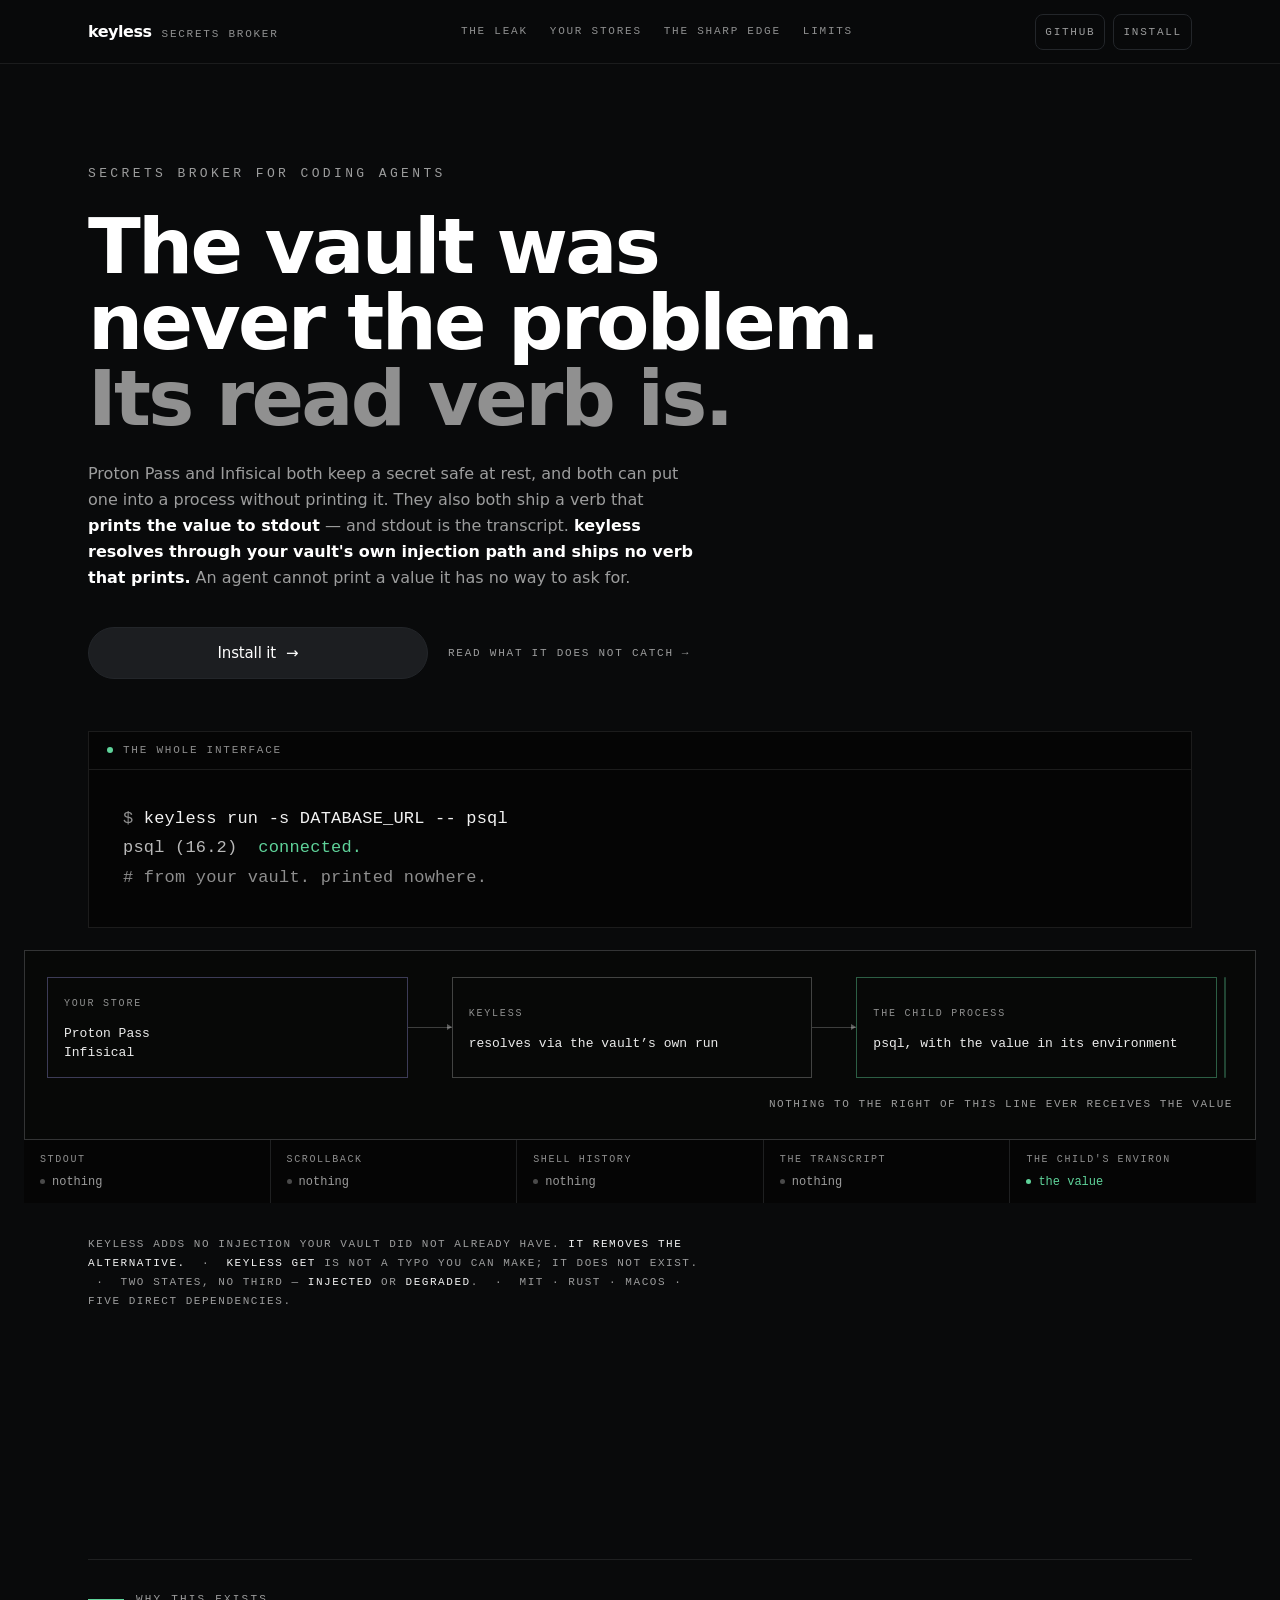
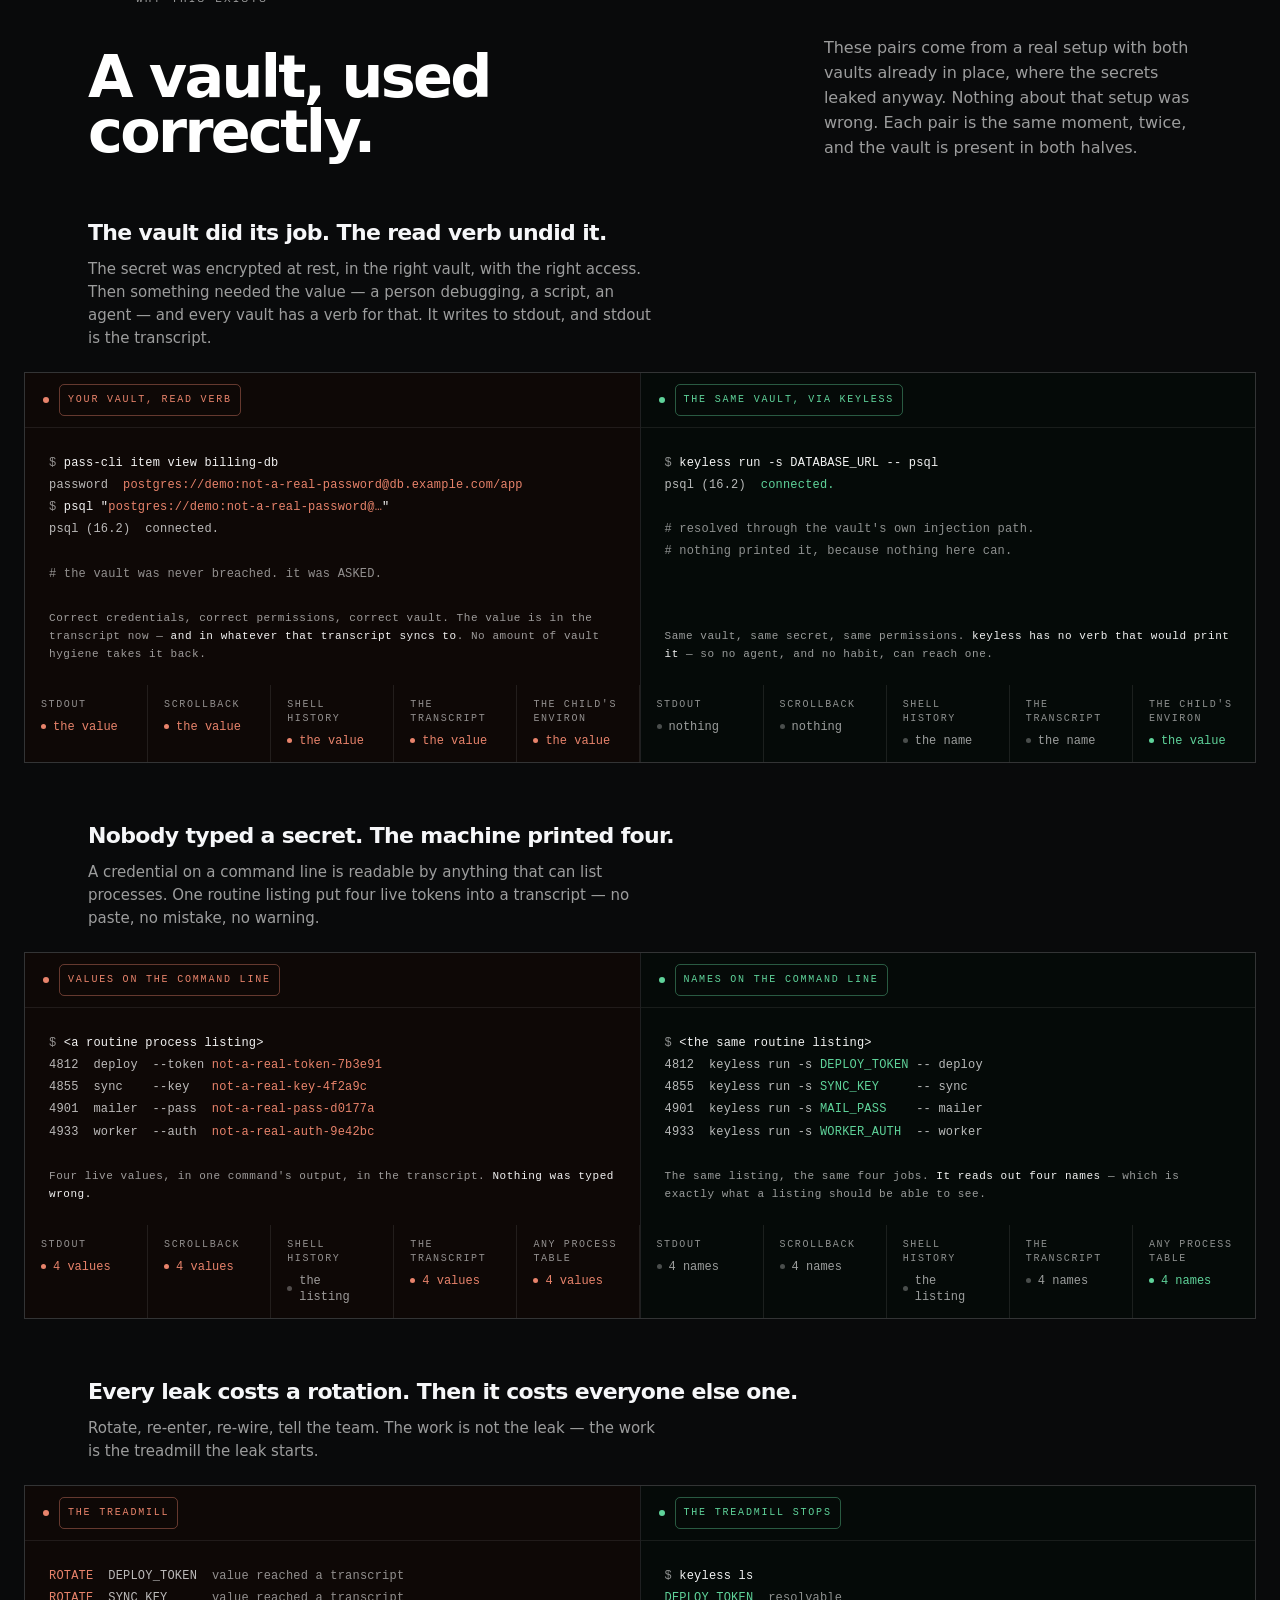
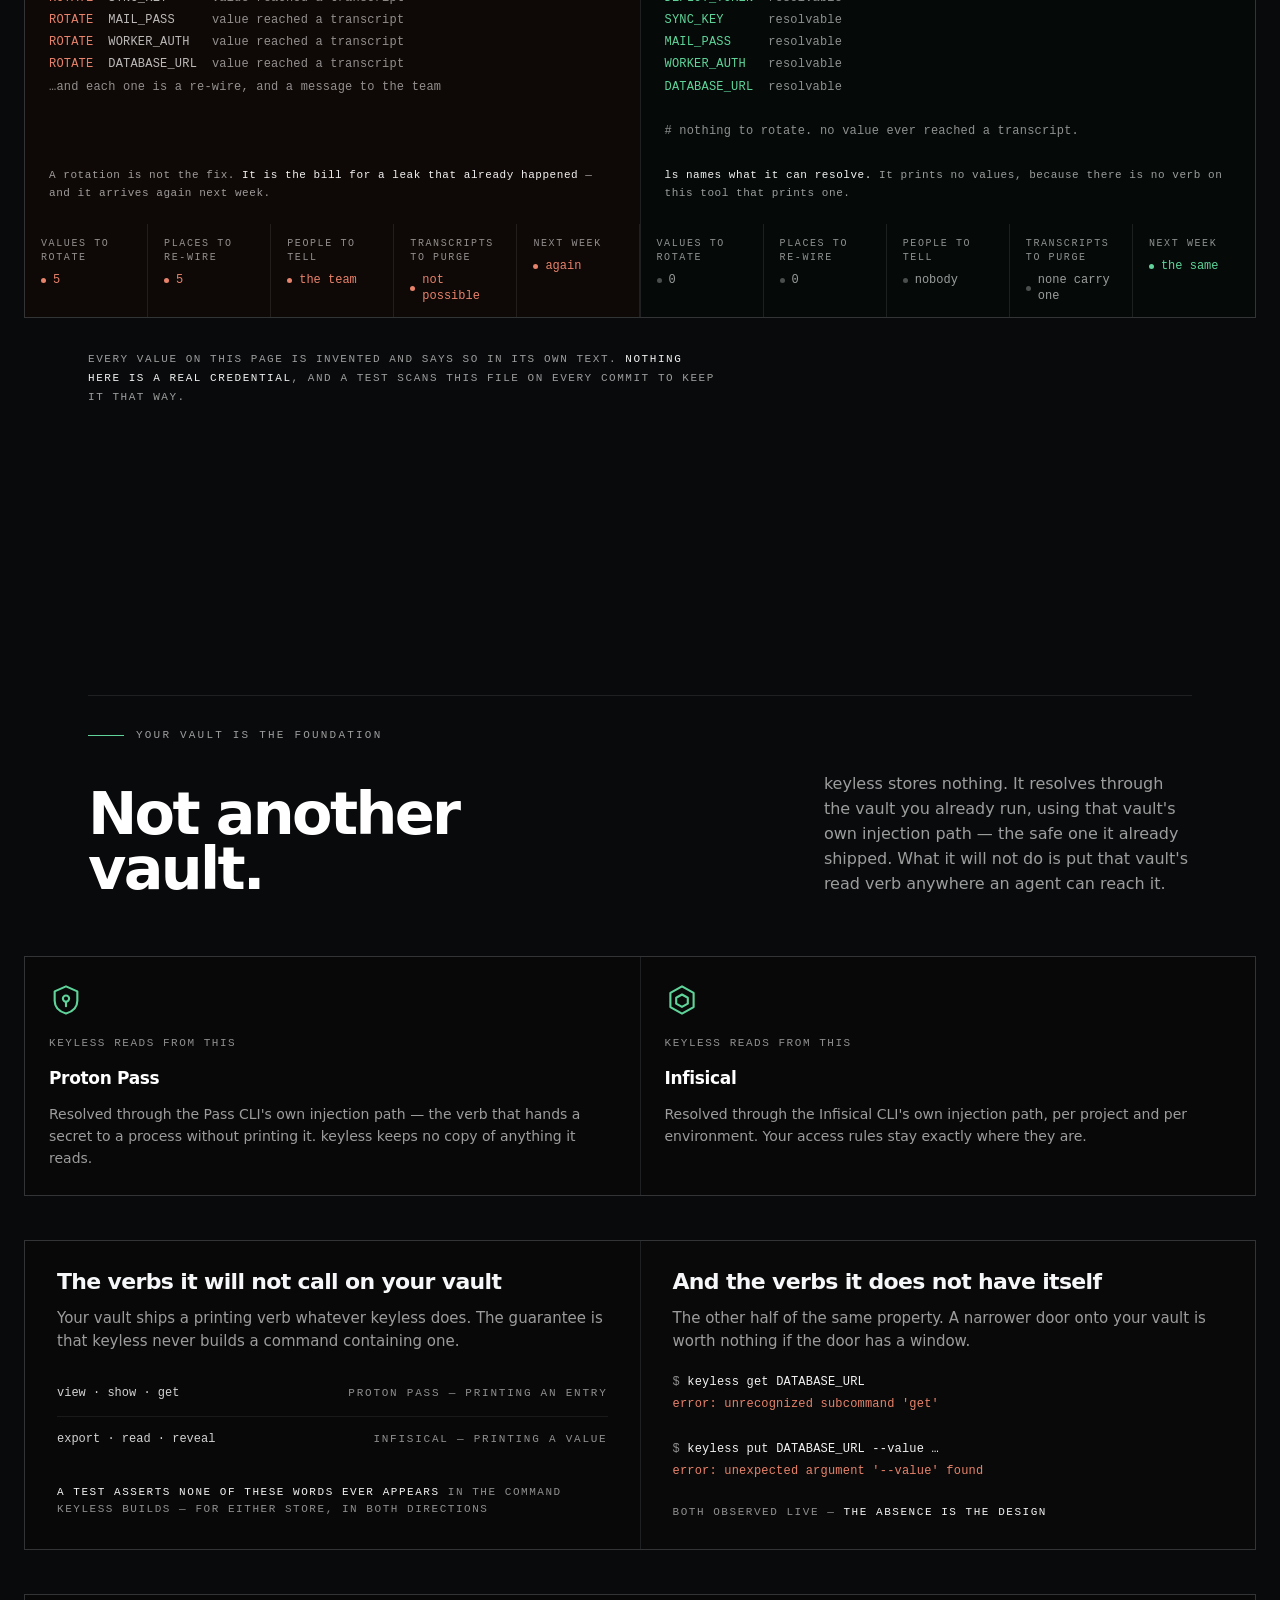
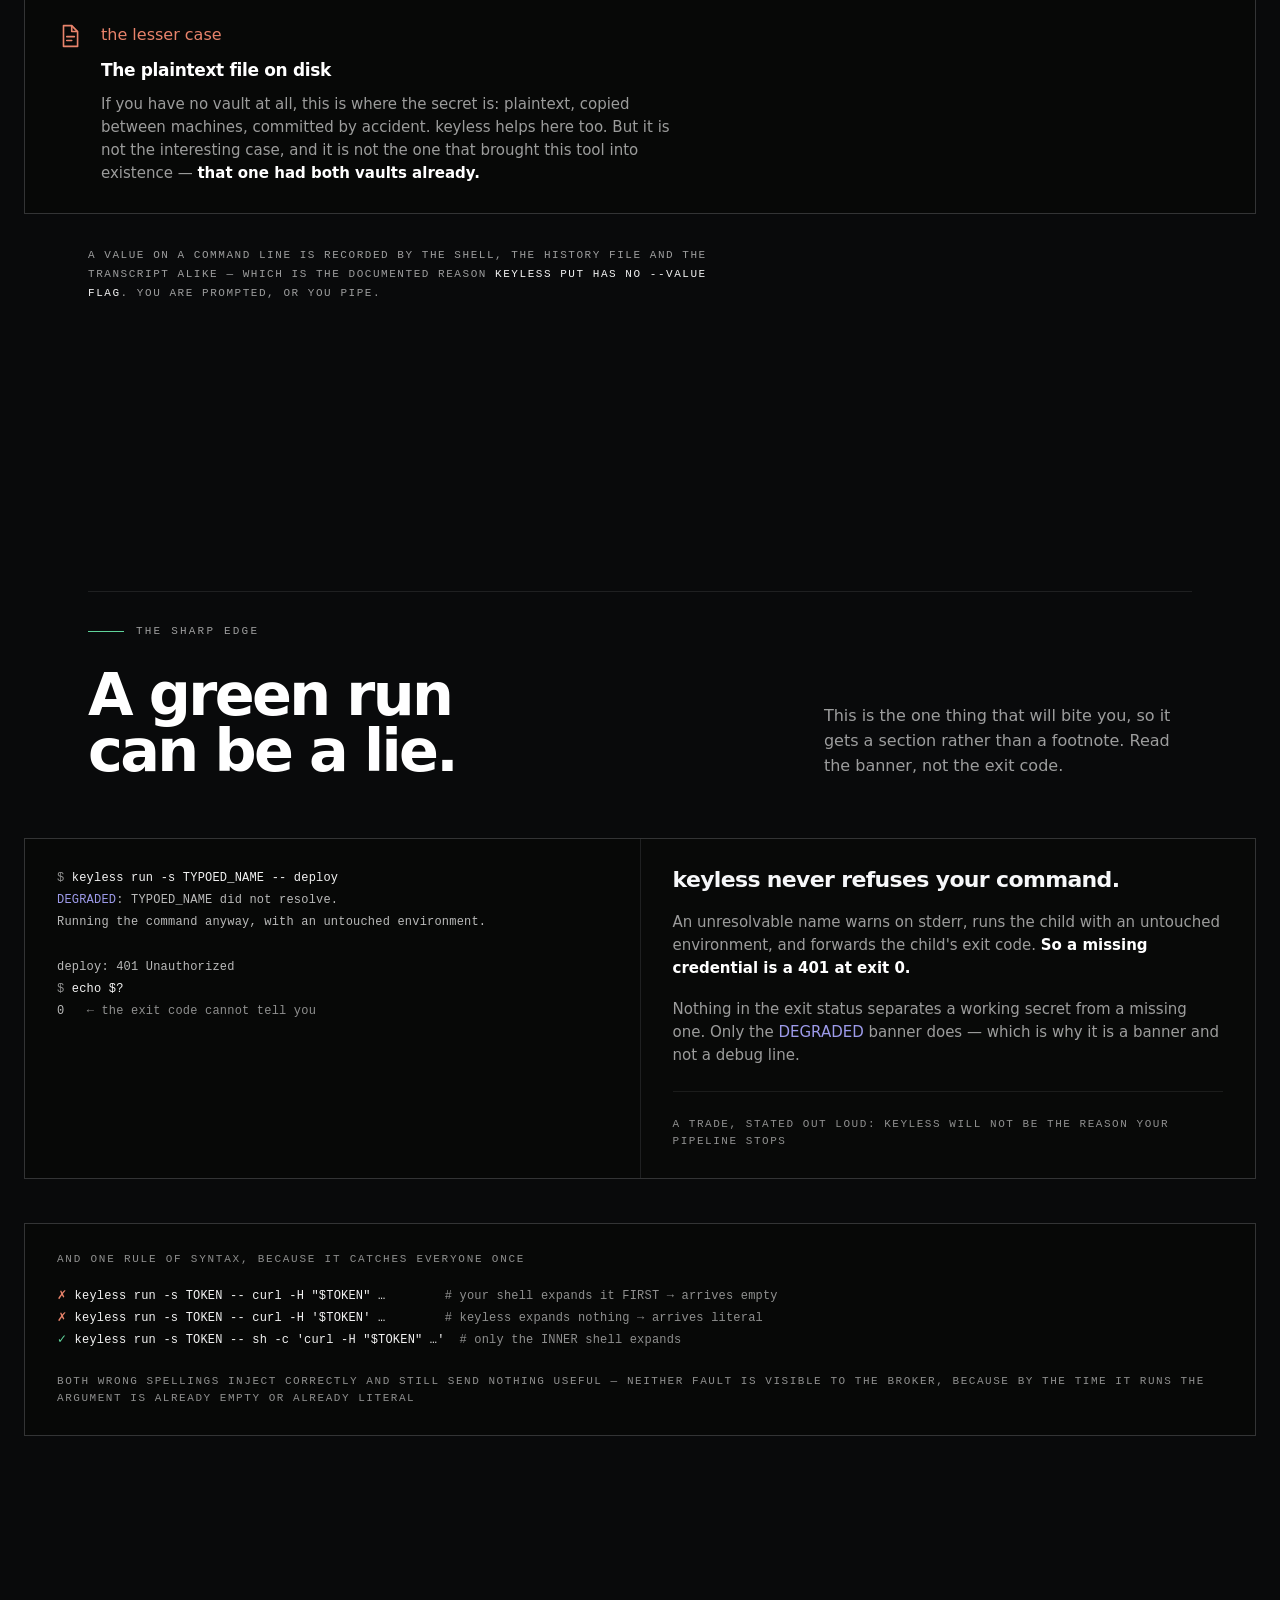
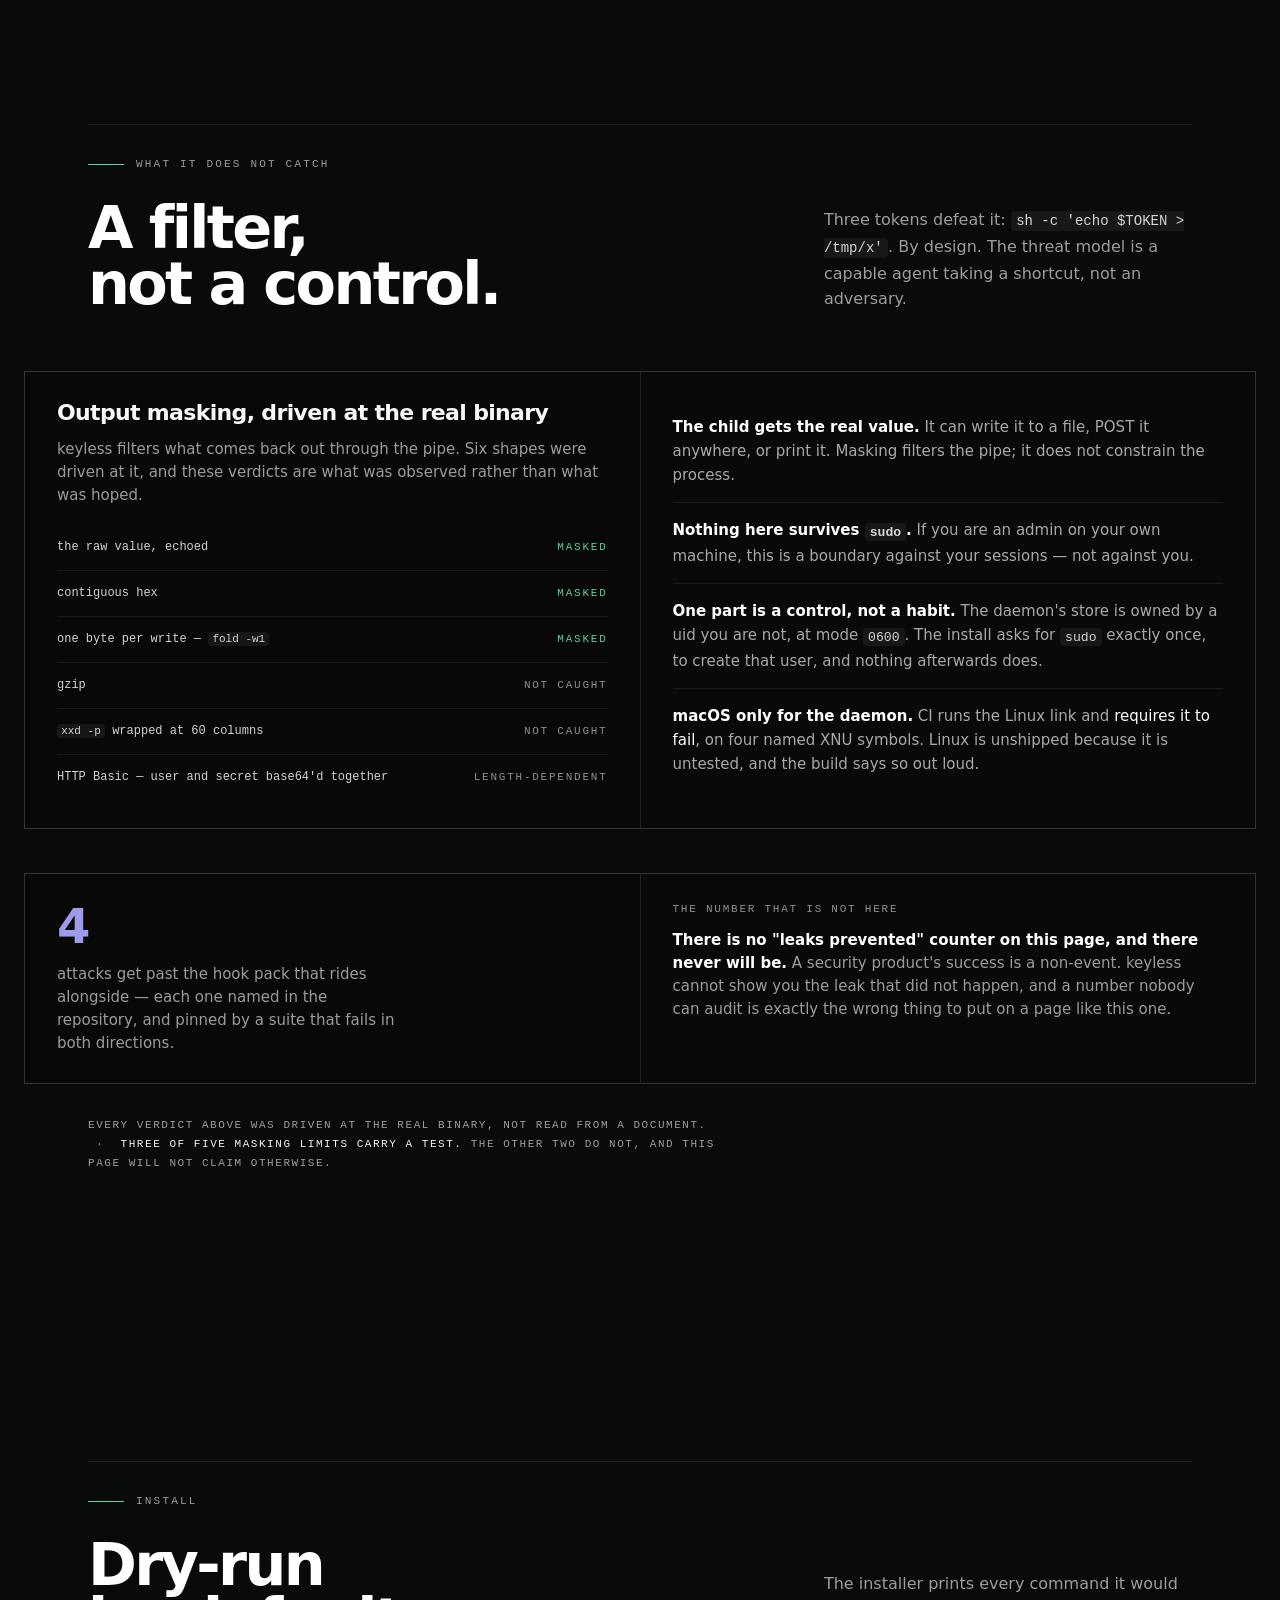
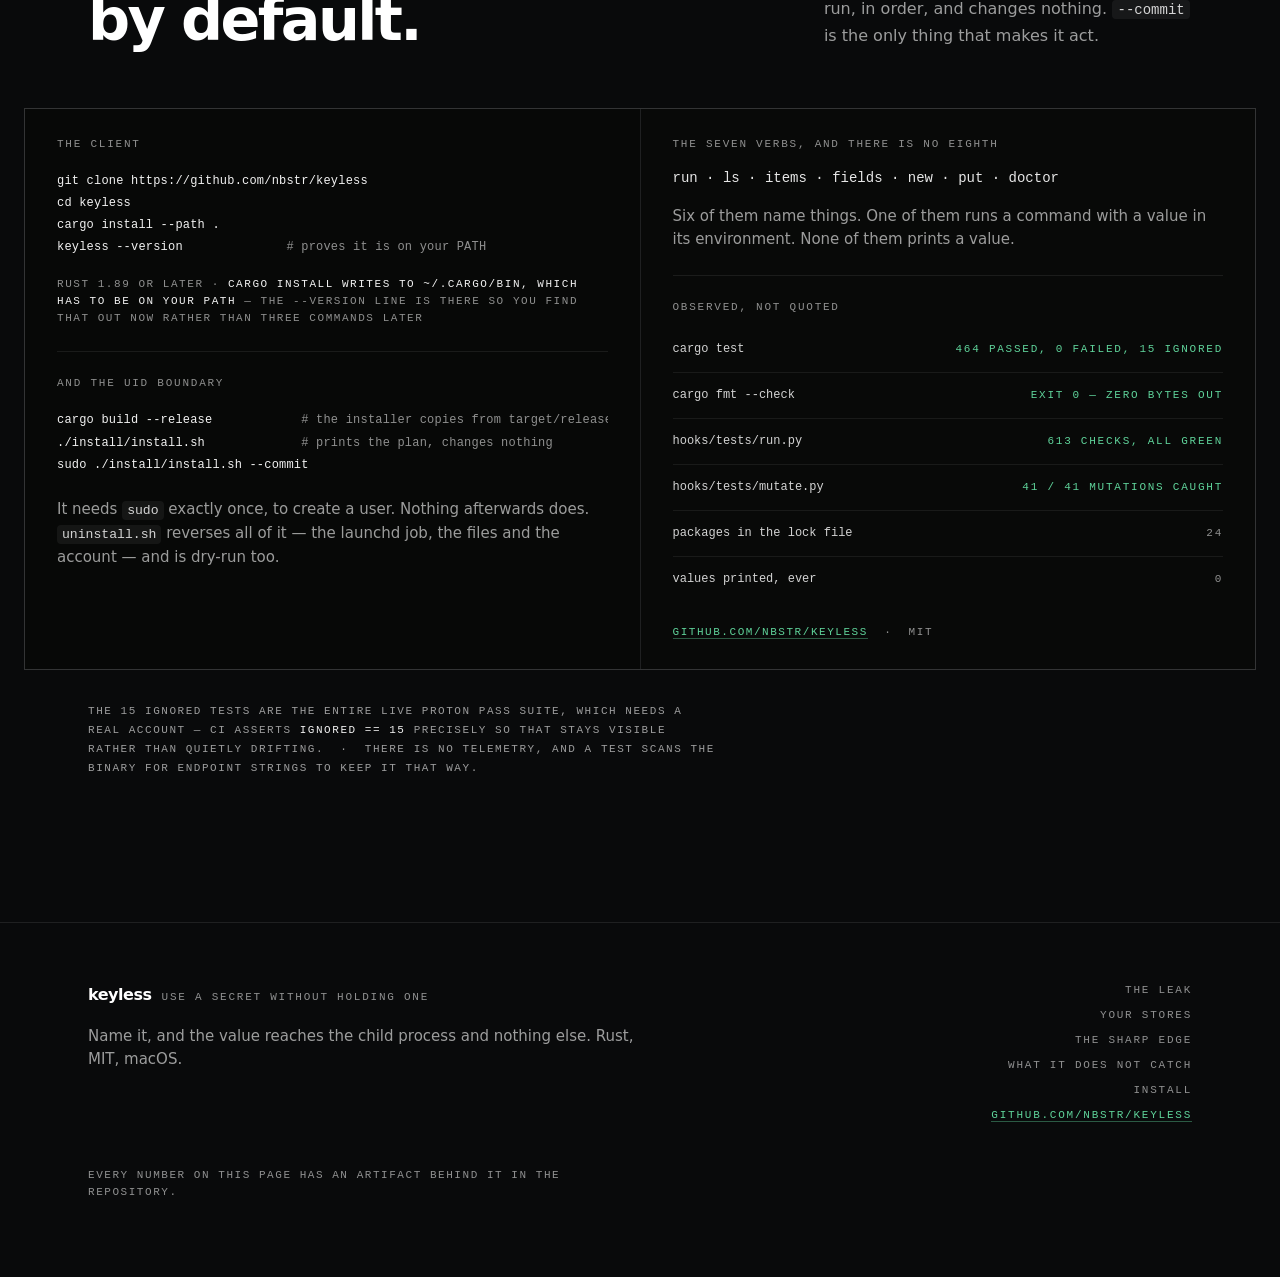
==== commit e9c6fbe6: "docs(site): the vault was never the problem, its read verb is The page pitched keyless as a replacem" ====
--- a/site/index.html
+++ b/site/index.html
@@ -3,8 +3,8 @@
 <head>
 <meta charset="utf-8">
 <meta name="viewport" content="width=device-width, initial-scale=1">
-<title>keyless — your agent gets the secret, your transcript never does</title>
-<meta name="description" content="A secrets broker for AI coding agents. Name a secret; the value reaches one child process and nothing else. There is no verb that prints it.">
+<title>keyless — the vault was never the problem, its read verb is</title>
+<meta name="description" content="A secrets broker for AI coding agents. It resolves through the vault you already run - Proton Pass, Infisical - and ships no verb that prints a value.">
 <link rel="canonical" href="https://keyless.hackistan.org/">
 <!-- Inline favicon. The page ships as ONE file with no external requests, so the
      icon is a data URI rather than a /favicon.ico the host would have to serve.
@@ -17,11 +17,11 @@
 <meta property="og:type" content="website">
 <meta property="og:site_name" content="keyless">
 <meta property="og:url" content="https://keyless.hackistan.org/">
-<meta property="og:title" content="keyless — your agent gets the secret, your transcript never does">
-<meta property="og:description" content="A secrets broker for AI coding agents. Name a secret; the value reaches one child process and nothing else. There is no verb that prints it.">
+<meta property="og:title" content="keyless — the vault was never the problem, its read verb is">
+<meta property="og:description" content="A secrets broker for AI coding agents. It resolves through the vault you already run - Proton Pass, Infisical - and ships no verb that prints a value.">
 <meta name="twitter:card" content="summary">
-<meta name="twitter:title" content="keyless — your agent gets the secret, your transcript never does">
-<meta name="twitter:description" content="A secrets broker for AI coding agents. Name a secret; the value reaches one child process and nothing else. There is no verb that prints it.">
+<meta name="twitter:title" content="keyless — the vault was never the problem, its read verb is">
+<meta name="twitter:description" content="A secrets broker for AI coding agents. It resolves through the vault you already run - Proton Pass, Infisical - and ships no verb that prints a value.">
 <style>
 /* ------------------------------------------------------------------ reset */
 *,*::before,*::after{box-sizing:border-box}
@@ -399,10 +399,18 @@
 .side-note b{font-weight:500;color:rgba(255,255,255,.95)}
 
 /* --------------------------------------------------------- store sources */
-.srcs{display:grid;grid-template-columns:repeat(3,minmax(0,1fr));gap:1px;background:var(--panel);border:1px solid var(--panel)}
+/* Two cards, not three. The plaintext file used to sit in this same grid beside
+   the two vaults, which read at a glance as "these are the three things keyless
+   replaces" — exactly backwards. The vaults are what keyless reads FROM. The
+   lesser case now lives in its own strip, below, visibly not part of this set. */
+.srcs{display:grid;grid-template-columns:repeat(2,minmax(0,1fr));gap:1px;background:var(--panel);border:1px solid var(--panel)}
 @media(max-width:800px){.srcs{grid-template-columns:minmax(0,1fr)}}
 .src{background:var(--cell-a);padding:26px 24px;display:flex;flex-direction:column;gap:14px;min-width:0}
 .src.is-past{background:var(--ground-leak)}
+/* The demoted case: a horizontal strip, half the visual weight of a source card. */
+.lesser{display:flex;align-items:flex-start;gap:18px;flex-wrap:wrap}
+.lesser .mark{width:26px;height:26px;color:var(--leak)}
+.lesser div{min-width:0;flex:1 1 320px}
 /* The three marks share one 24-unit grid, one 1.5 stroke and one join style, so
    they read as a set rather than three logos pasted next to each other. */
 .mark{width:34px;height:34px;color:var(--green);flex:none}
@@ -507,11 +515,12 @@
 <header class="hero">
   <div class="col">
     <p class="hero-eyebrow cascade d1">Secrets broker for coding agents</p>
-    <h1 class="cascade d2">Your agent gets the secret.<br><span class="fade">Your transcript never does.</span></h1>
+    <h1 class="cascade d2">The vault was never the problem.<br><span class="fade">Its read verb is.</span></h1>
     <p class="sub cascade d3">
-      You name a secret. <b>keyless</b> puts the value into one child process's environment and nowhere
-      else — not stdout, not scrollback, not the transcript. There is deliberately no verb that prints a
-      value, and there never will be. <b>That absence is the whole product.</b>
+      Proton Pass and Infisical both keep a secret safe at rest, and both can put one into a process
+      without printing it. They also both ship a verb that <b>prints the value to stdout</b> — and stdout
+      is the transcript. <b>keyless resolves through your vault's own injection path and ships no verb
+      that prints.</b> An agent cannot print a value it has no way to ask for.
     </p>
 
     <div class="cta-row cascade d4">
@@ -528,7 +537,7 @@
         <div class="term-body">
 <pre><span class="c">$</span> <span class="k">keyless run -s DATABASE_URL -- psql</span>
 <span class="o">psql (16.2)</span>  <span class="g">connected.</span>
-<span class="c"># the value appeared nowhere</span></pre>
+<span class="c"># from your vault. printed nowhere.</span></pre>
         </div>
       </div>
     </div>
@@ -544,7 +553,7 @@
         <div class="wire w1"><span class="dot"></span></div>
         <div class="stage is-broker">
           <span class="st-l">keyless</span>
-          <span class="st-v">resolves the name</span>
+          <span class="st-v">resolves via the vault’s own run</span>
         </div>
         <div class="wire w2"><span class="dot"></span></div>
         <div class="stage is-child">
@@ -566,8 +575,9 @@
 
   <div class="col">
     <p class="caveat cascade d6">
-      Two states, no third — <b>INJECTED</b> or <b>DEGRADED</b>. A partial injection does not exist.
+      keyless adds no injection your vault did not already have. <b>It removes the alternative.</b>
       &nbsp;&middot;&nbsp; <b>keyless get</b> is not a typo you can make; it does not exist.
+      &nbsp;&middot;&nbsp; Two states, no third — <b>INJECTED</b> or <b>DEGRADED</b>.
       &nbsp;&middot;&nbsp; MIT &middot; Rust &middot; macOS &middot; five direct dependencies.
     </p>
   </div>
@@ -579,34 +589,38 @@
     <div class="rule reveal">
       <div class="eyebrow"><span class="dash"></span><span class="eyebrow-txt">why this exists</span></div>
       <div class="head">
-        <h2>The transcript<br>is forever.</h2>
-        <p class="deck">A secret that reaches a chat is in a file on disk, in scrollback, and in whatever
-          that transcript syncs to. Deleting the message does not delete it. Each pair below is the same
-          moment, twice.</p>
+        <h2>A vault, used<br>correctly.</h2>
+        <p class="deck">These pairs come from a real setup with both vaults already in place, where the
+          secrets leaked anyway. Nothing about that setup was wrong. Each pair is the same moment, twice,
+          and the vault is present in both halves.</p>
       </div>
     </div>
 
     <!-- pair 1 ------------------------------------------------------------- -->
     <div class="pair reveal">
       <div class="pair-head">
-        <h3>You paste it once. It is on disk forever.</h3>
-        <p class="deck-s gap-s">The value is not only in the terminal you are looking at. It is in the
-          history file, and in the transcript that outlives the session.</p>
+        <h3>The vault did its job. The read verb undid it.</h3>
+        <p class="deck-s gap-s">The secret was encrypted at rest, in the right vault, with the right
+          access. Then something needed the value — a person debugging, a script, an agent — and every
+          vault has a verb for that. It writes to stdout, and stdout is the transcript.</p>
       </div>
       <div class="slab">
         <div class="duo">
           <div class="side side-leak">
             <div class="term">
-              <div class="termbar"><span class="pip leak"></span><span class="tag tag-leak">without keyless</span></div>
+              <div class="termbar"><span class="pip leak"></span><span class="tag tag-leak">your vault, read verb</span></div>
               <div class="term-body">
-<pre><span class="c">$</span> <span class="k">echo $DATABASE_URL</span>
-<span class="r">postgres://demo:not-a-real-password@db.example.com/app</span>
-<span class="c">$</span> <span class="k">psql "$DATABASE_URL"</span>
-<span class="o">psql (16.2)  connected.</span></pre>
+<pre><span class="c">$</span> <span class="k">pass-cli item view billing-db</span>
+<span class="o">password  </span><span class="r">postgres://demo:not-a-real-password@db.example.com/app</span>
+<span class="c">$</span> <span class="k">psql "</span><span class="r">postgres://demo:not-a-real-password@…</span><span class="k">"</span>
+<span class="o">psql (16.2)  connected.</span>
+
+<span class="c"># the vault was never breached. it was ASKED.</span></pre>
               </div>
             </div>
-            <p class="side-note">One command printed the value. <b>Four surfaces recorded it</b> before
-              the connection was even open.</p>
+            <p class="side-note">Correct credentials, correct permissions, correct vault. The value is
+              in the transcript now — <b>and in whatever that transcript syncs to</b>. No amount of vault
+              hygiene takes it back.</p>
             <div class="ledger">
               <div class="leak"><span class="ln">stdout</span><span class="lv">the value</span></div>
               <div class="leak"><span class="ln">scrollback</span><span class="lv">the value</span></div>
@@ -617,16 +631,17 @@
           </div>
           <div class="side side-safe">
             <div class="term">
-              <div class="termbar"><span class="pip"></span><span class="tag tag-safe">with keyless</span></div>
+              <div class="termbar"><span class="pip"></span><span class="tag tag-safe">the same vault, via keyless</span></div>
               <div class="term-body">
 <pre><span class="c">$</span> <span class="k">keyless run -s DATABASE_URL -- psql</span>
 <span class="o">psql (16.2)</span>  <span class="g">connected.</span>
 
-<span class="c"># the command line carries a NAME, never a value</span></pre>
+<span class="c"># resolved through the vault's own injection path.</span>
+<span class="c"># nothing printed it, because nothing here can.</span></pre>
               </div>
             </div>
-            <p class="side-note">The same connection. <b>One surface holds the value</b>, and it exits
-              when psql does.</p>
+            <p class="side-note">Same vault, same secret, same permissions.
+              <b>keyless has no verb that would print it</b> — so no agent, and no habit, can reach one.</p>
             <div class="ledger">
               <div><span class="ln">stdout</span><span class="lv">nothing</span></div>
               <div><span class="ln">scrollback</span><span class="lv">nothing</span></div>
@@ -765,11 +780,12 @@
 <section class="band" id="stores">
   <div class="col">
     <div class="rule reveal">
-      <div class="eyebrow"><span class="dash"></span><span class="eyebrow-txt">where the values already live</span></div>
+      <div class="eyebrow"><span class="dash"></span><span class="eyebrow-txt">your vault is the foundation</span></div>
       <div class="head">
         <h2>Not another<br>vault.</h2>
-        <p class="deck">keyless stores nothing you have not already stored. It reads the places you keep
-          secrets today, and stands between them and the process that needs one.</p>
+        <p class="deck">keyless stores nothing. It resolves through the vault you already run, using
+          that vault's own injection path — the safe one it already shipped. What it will not do is put
+          that vault's read verb anywhere an agent can reach it.</p>
       </div>
     </div>
 
@@ -782,10 +798,11 @@
             <path d="M12 13.2v3.2" stroke-linecap="round"/>
           </svg>
           <div>
-            <div class="src-k">supported today</div>
+            <div class="src-k">keyless reads from this</div>
             <h4 class="gap-s">Proton Pass</h4>
           </div>
-          <p>Read through the Pass CLI. keyless keeps no copy of anything it reads.</p>
+          <p>Resolved through the Pass CLI's own injection path — the verb that hands a secret to a
+            process without printing it. keyless keeps no copy of anything it reads.</p>
         </div>
         <div class="src">
           <svg class="mark" viewBox="0 0 24 24" fill="none" stroke="currentColor" stroke-width="1.5" stroke-linejoin="round" aria-hidden="true">
@@ -793,22 +810,11 @@
             <path d="M12 8.1 16.1 10.4v4.2L12 16.9 7.9 14.6v-4.2z"/>
           </svg>
           <div>
-            <div class="src-k">supported today</div>
+            <div class="src-k">keyless reads from this</div>
             <h4 class="gap-s">Infisical</h4>
           </div>
-          <p>Read through the Infisical CLI, per project and per environment.</p>
-        </div>
-        <div class="src is-past">
-          <svg class="mark" viewBox="0 0 24 24" fill="none" stroke="currentColor" stroke-width="1.5" stroke-linejoin="round" aria-hidden="true">
-            <path d="M6 2.4h7.6L19 7.9v13.7H6z"/>
-            <path d="M13.6 2.4v5.5H19"/>
-            <path d="M9 12.6h7M9 16.1h4.6" stroke-linecap="round"/>
-          </svg>
-          <div>
-            <div class="src-k">what it replaces</div>
-            <h4 class="gap-s">The plaintext file</h4>
-          </div>
-          <p>Plaintext on disk, copied between machines, pasted into chats, committed by accident.</p>
+          <p>Resolved through the Infisical CLI's own injection path, per project and per environment.
+            Your access rules stay exactly where they are.</p>
         </div>
       </div>
     </div>
@@ -816,19 +822,22 @@
     <div class="slab reveal slab-gap">
       <div class="grid g2">
         <div class="pad">
-          <div class="lbl">what you can see</div>
-          <div class="scroll-x gap-m">
-<pre><span class="c">$</span> <span class="k">keyless ls</span>
-<span class="g">DATABASE_URL</span>  <span class="c">resolvable</span>
-<span class="g">DEPLOY_TOKEN</span>  <span class="c">resolvable</span>
-<span class="o">STALE_KEY   </span>  <span class="v">unresolvable</span>  <span class="c"># and it says so</span></pre>
-          </div>
+          <h3>The verbs it will not call on your vault</h3>
+          <p class="deck-s gap-s">Your vault ships a printing verb whatever keyless does. The guarantee
+            is that keyless never builds a command containing one.</p>
+          <ul class="rows gap-m">
+            <li><span class="k">view &middot; show &middot; get</span><span class="lbl">Proton Pass — printing an entry</span></li>
+            <li><span class="k">export &middot; read &middot; reveal</span><span class="lbl">Infisical — printing a value</span></li>
+          </ul>
           <p class="micro gap-l">
-            names, and whether each one resolves &mdash; that is the entire readable surface
+            <b>a test asserts none of these words ever appears</b> in the command keyless builds &mdash;
+            for either store, in both directions
           </p>
         </div>
         <div class="pad">
-          <div class="lbl">what you cannot</div>
+          <h3>And the verbs it does not have itself</h3>
+          <p class="deck-s gap-s">The other half of the same property. A narrower door onto your vault
+            is worth nothing if the door has a window.</p>
           <div class="scroll-x gap-m">
 <pre><span class="c">$</span> <span class="k">keyless get DATABASE_URL</span>
 <span class="r">error: unrecognized subcommand 'get'</span>
@@ -839,6 +848,28 @@
           <p class="micro gap-l">
             both observed live &mdash; <b>the absence is the design</b>
           </p>
+        </div>
+      </div>
+    </div>
+
+    <div class="slab reveal slab-gap">
+      <div class="grid g1">
+        <div class="pad">
+          <div class="lesser">
+            <svg class="mark" viewBox="0 0 24 24" fill="none" stroke="currentColor" stroke-width="1.5" stroke-linejoin="round" aria-hidden="true">
+              <path d="M6 2.4h7.6L19 7.9v13.7H6z"/>
+              <path d="M13.6 2.4v5.5H19"/>
+              <path d="M9 12.6h7M9 16.1h4.6" stroke-linecap="round"/>
+            </svg>
+            <div>
+              <div class="src-k r">the lesser case</div>
+              <h4 class="gap-s">The plaintext file on disk</h4>
+              <p class="deck-s gap-s">If you have no vault at all, this is where the secret is: plaintext,
+                copied between machines, committed by accident. keyless helps here too. But it is not the
+                interesting case, and it is not the one that brought this tool into existence — <b>that
+                one had both vaults already.</b></p>
+            </div>
+          </div>
         </div>
       </div>
     </div>
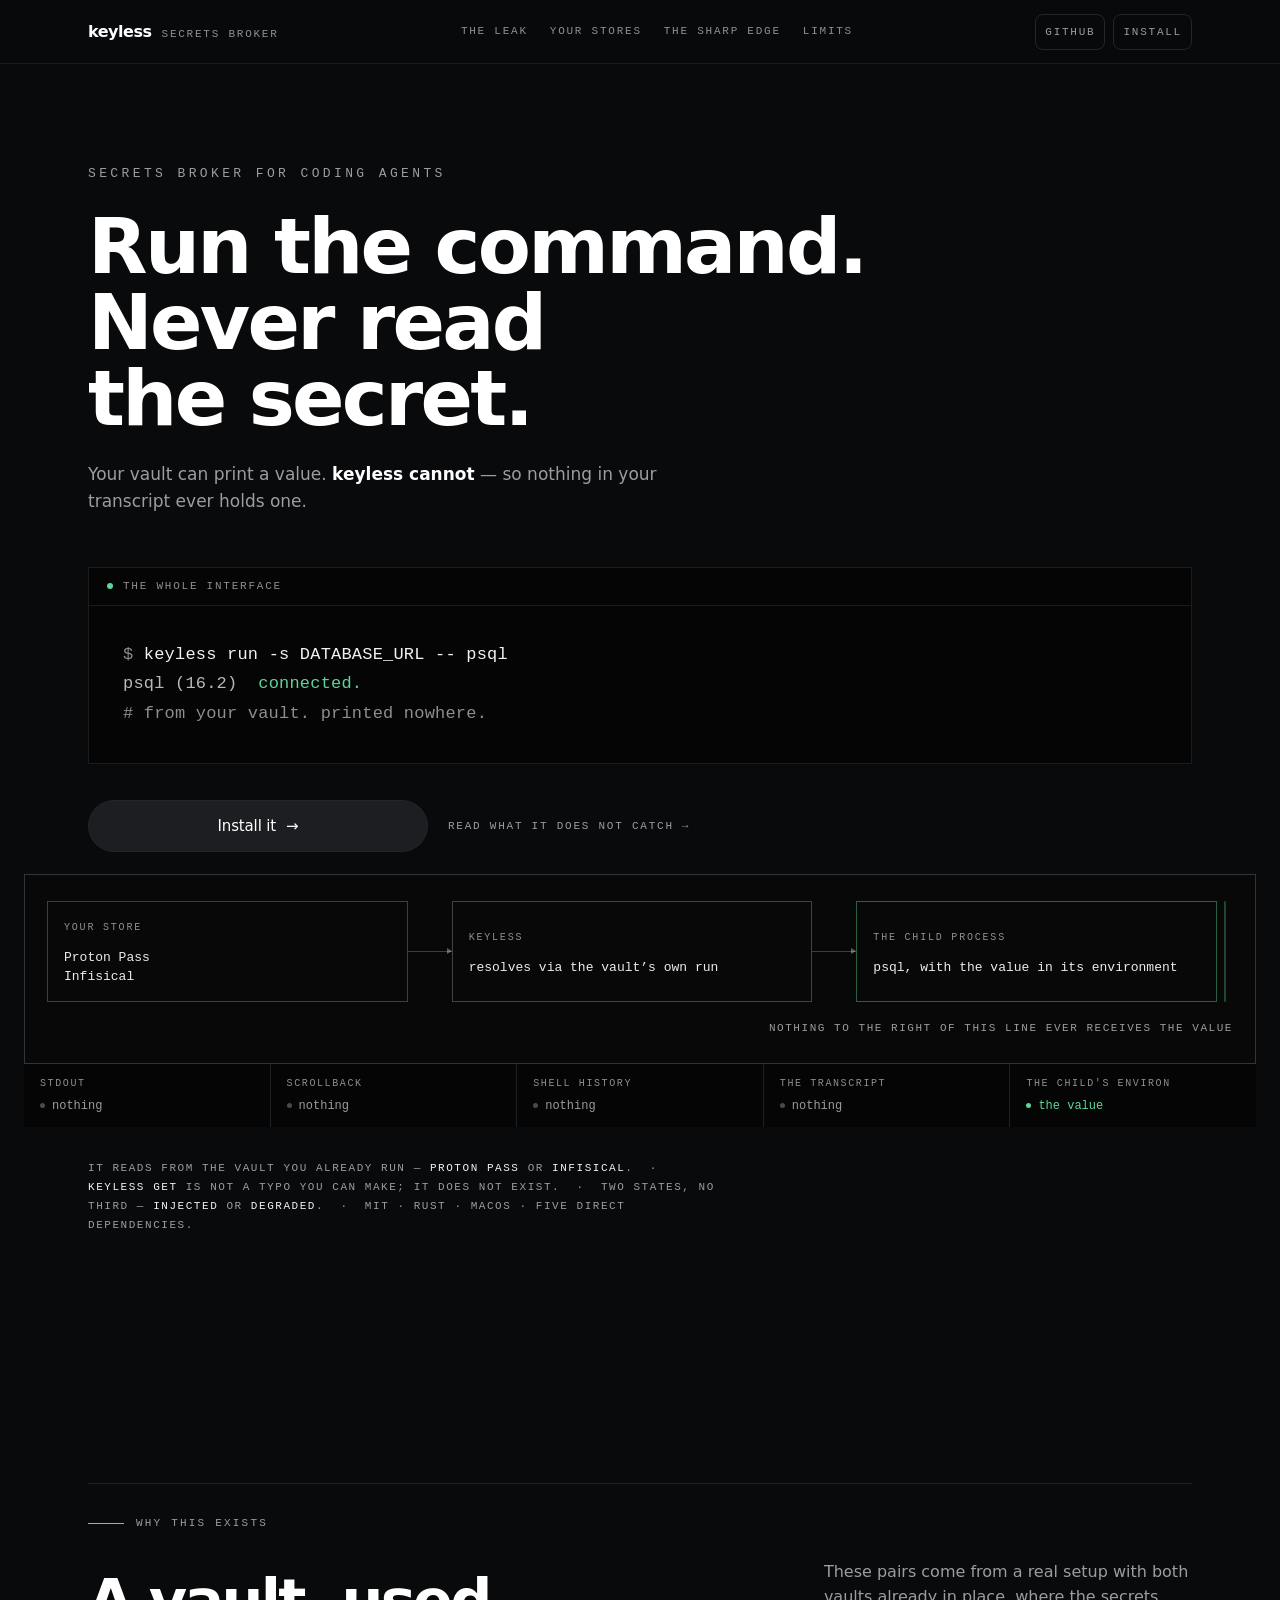
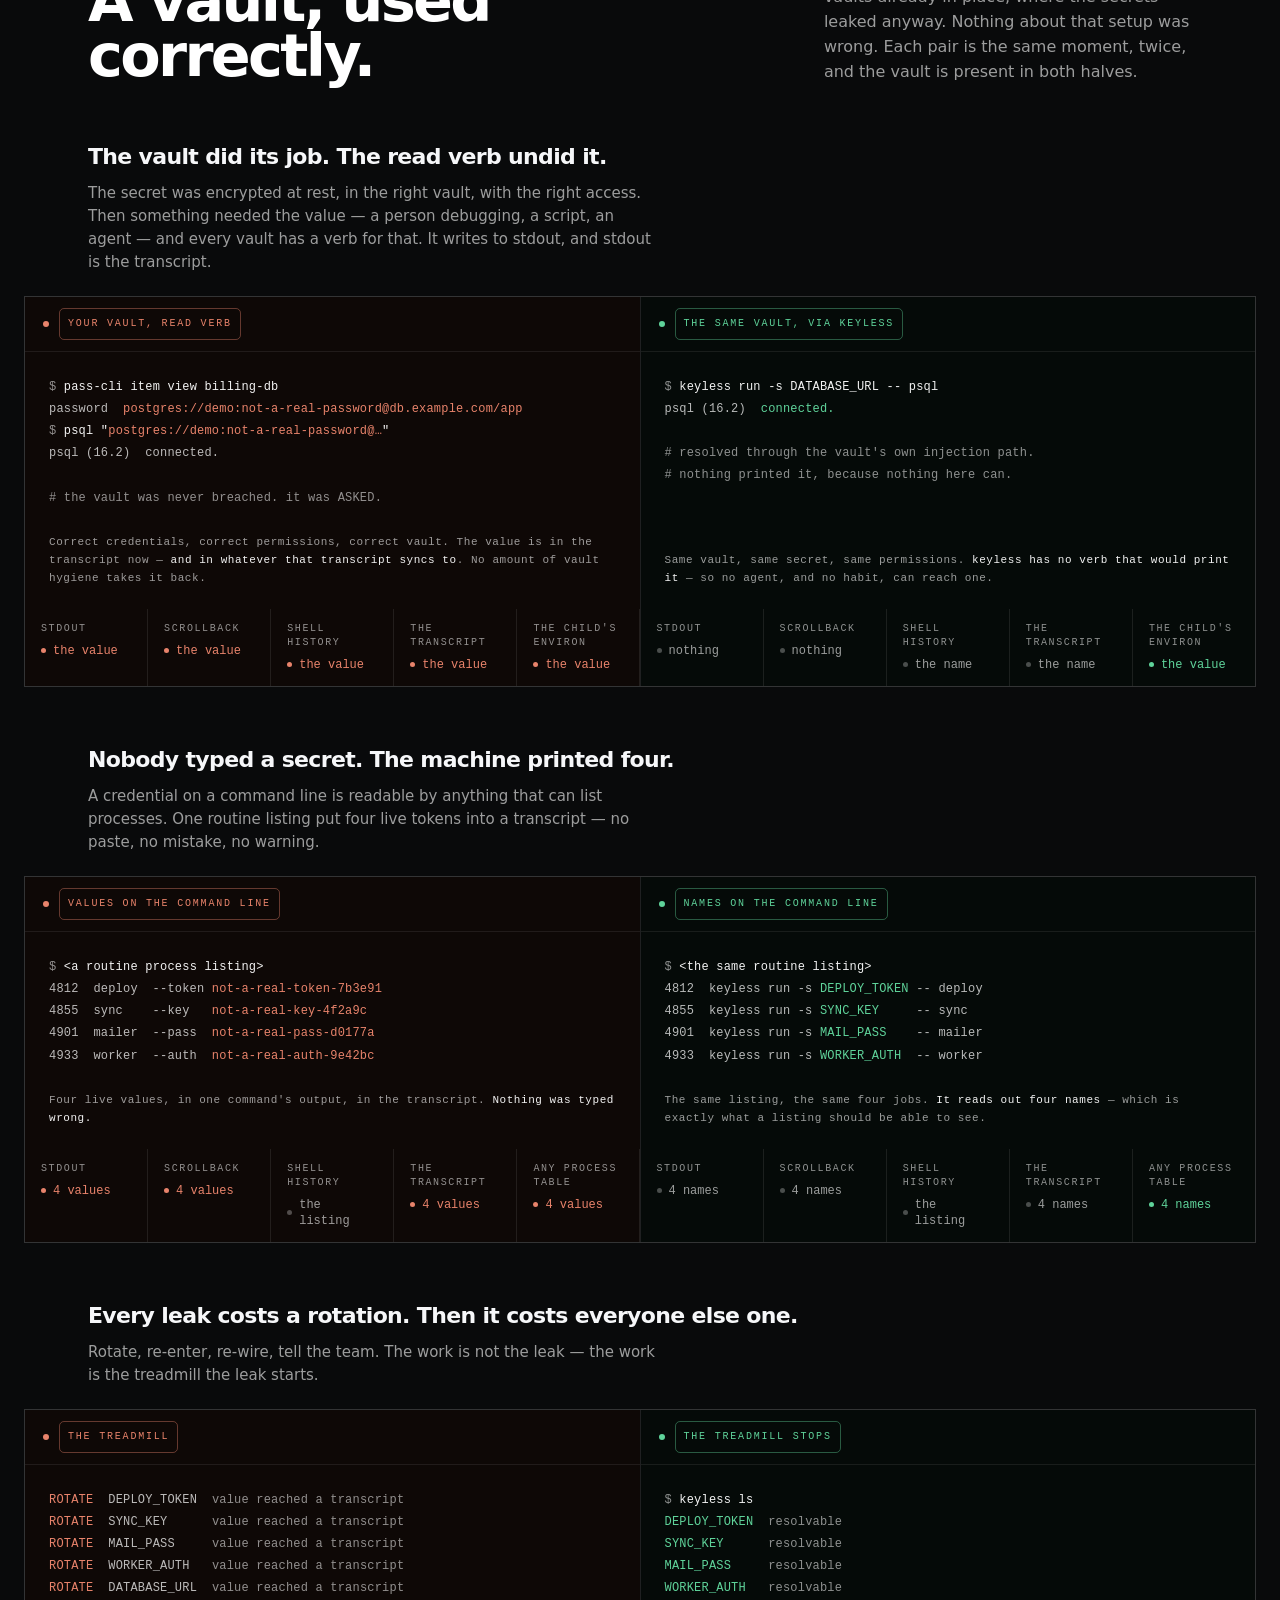
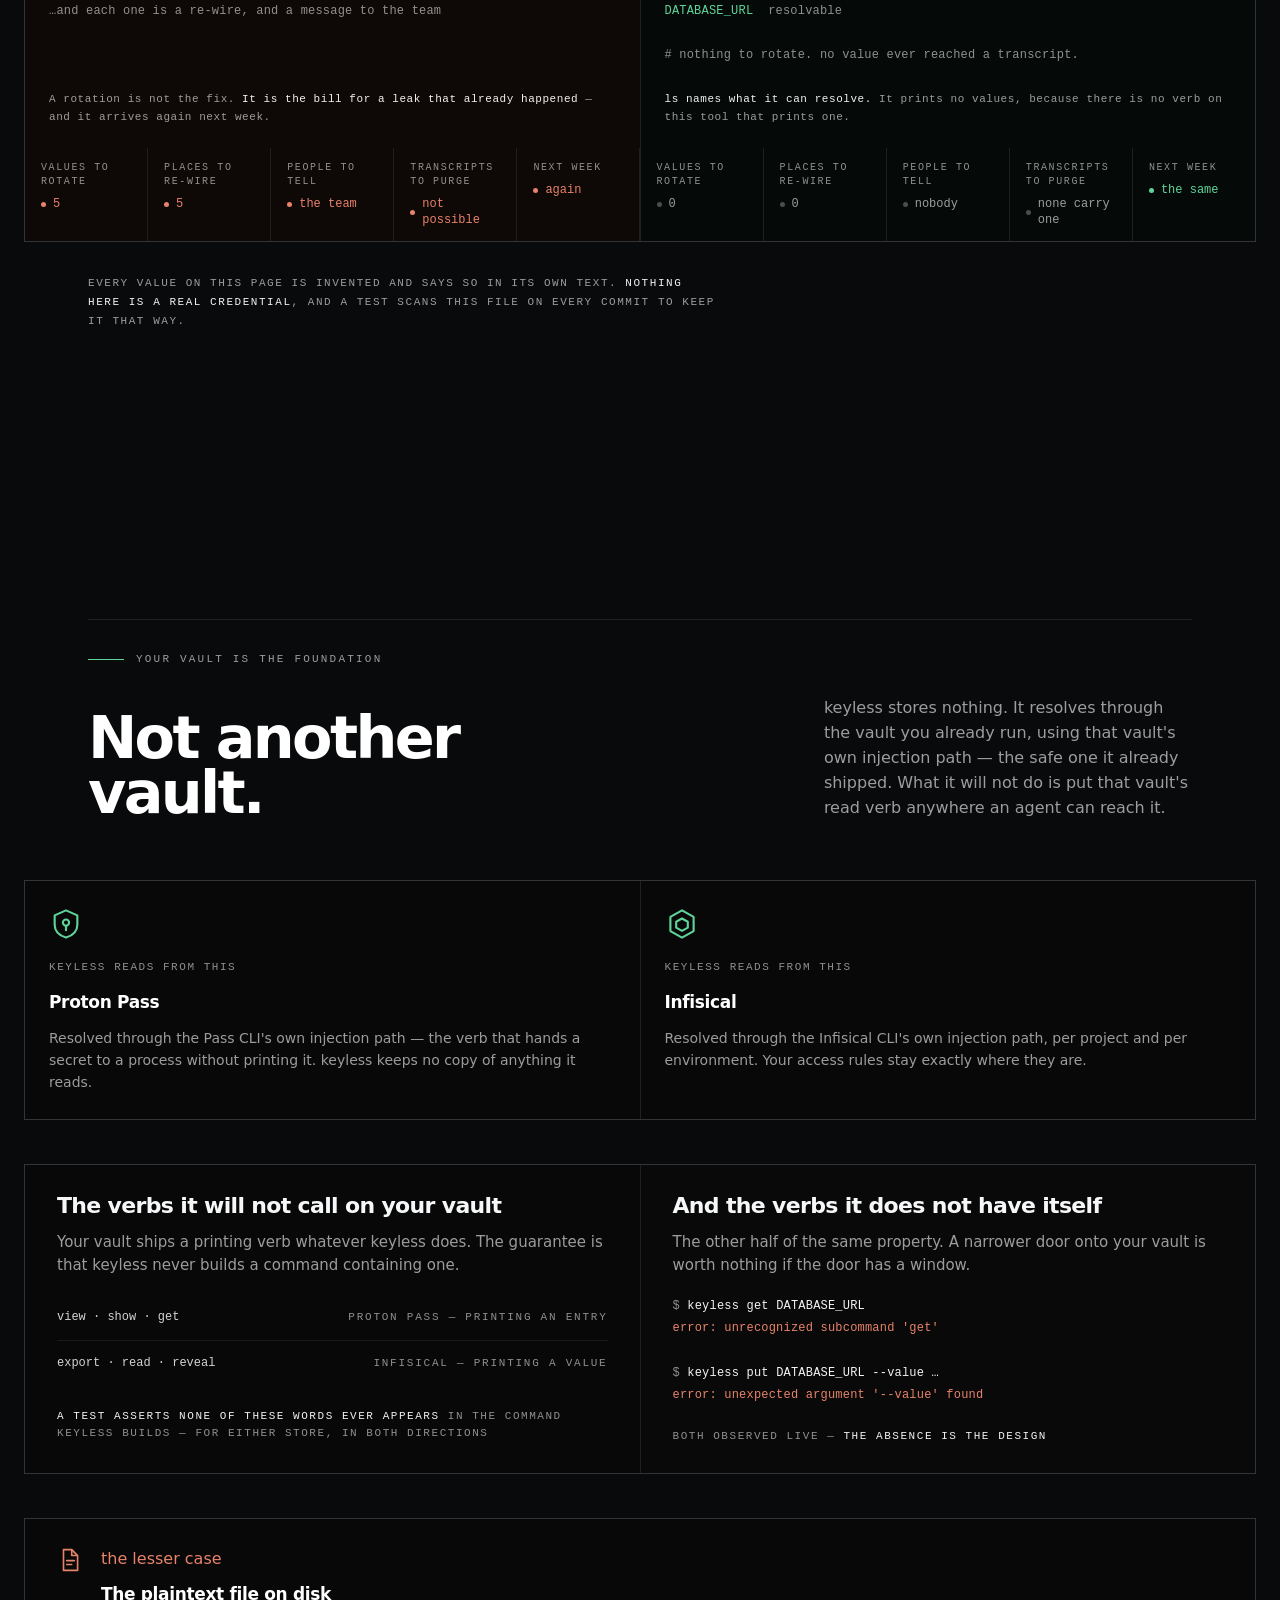
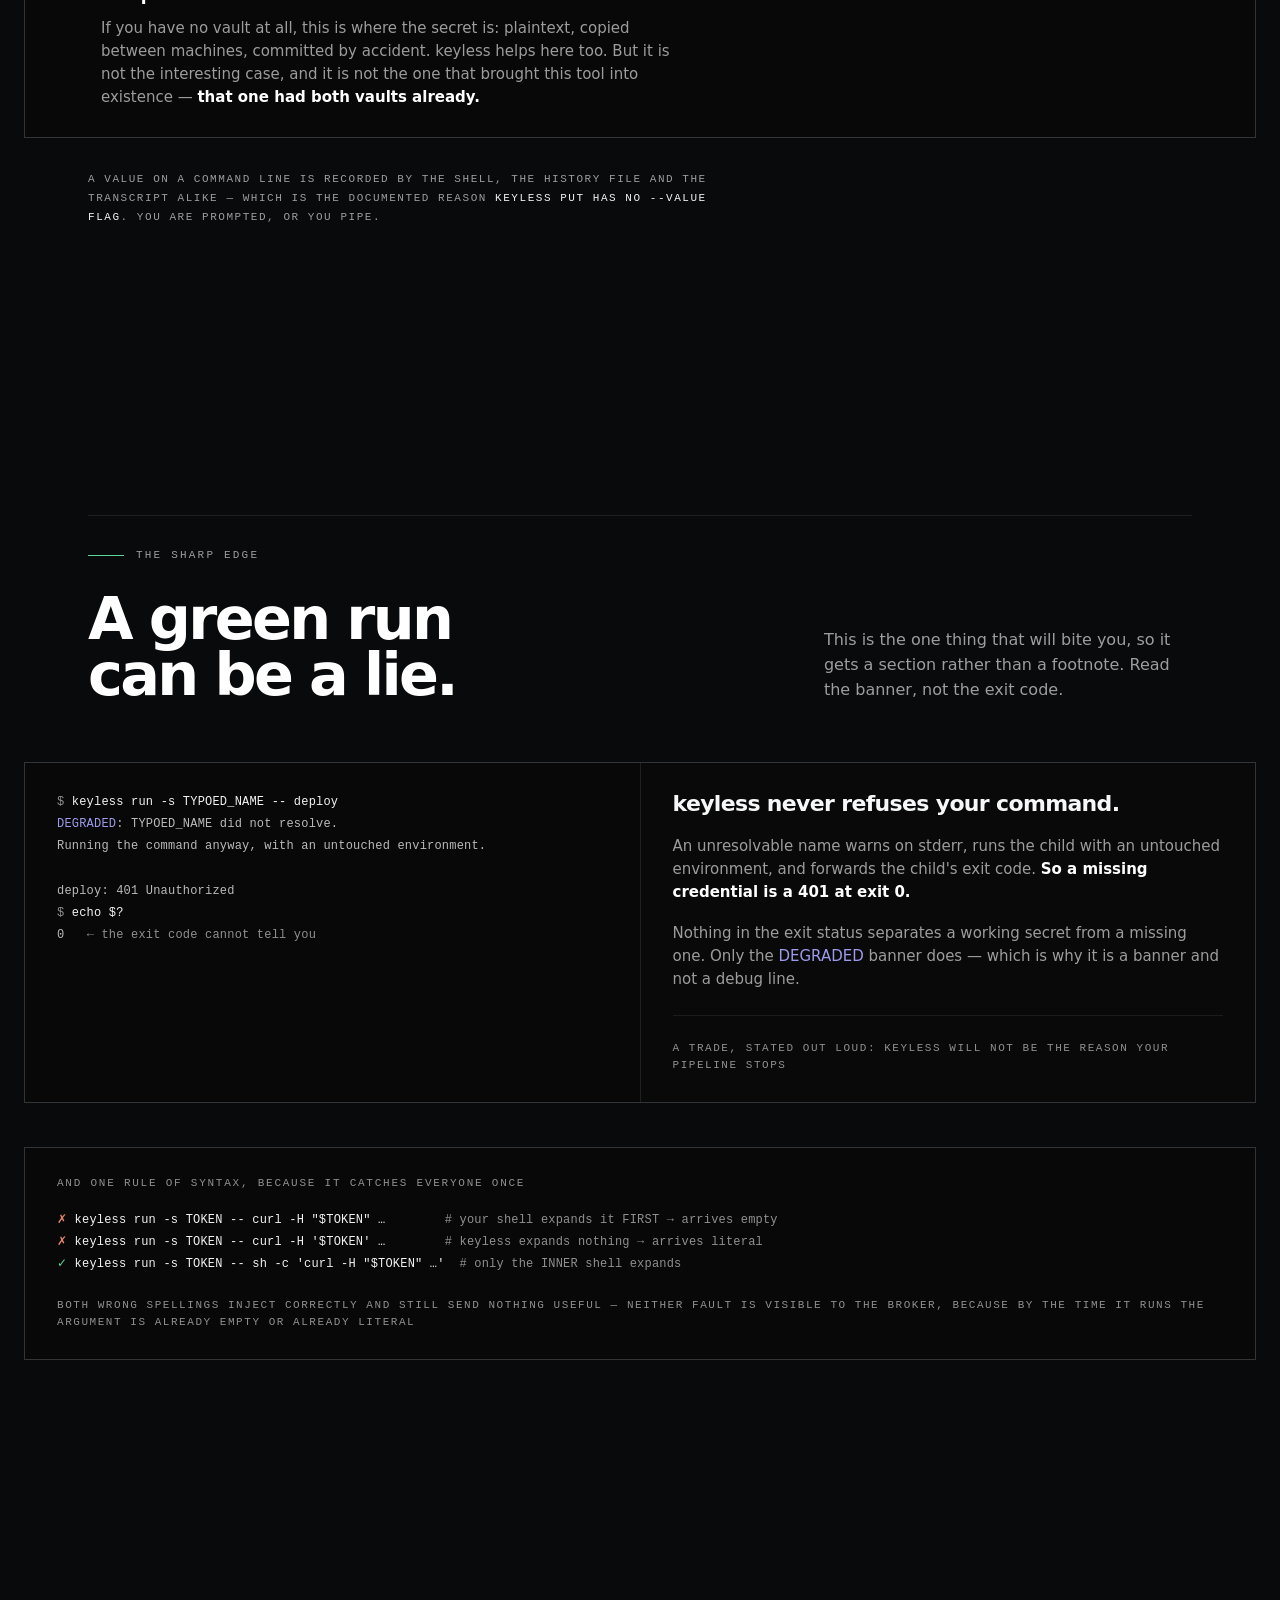
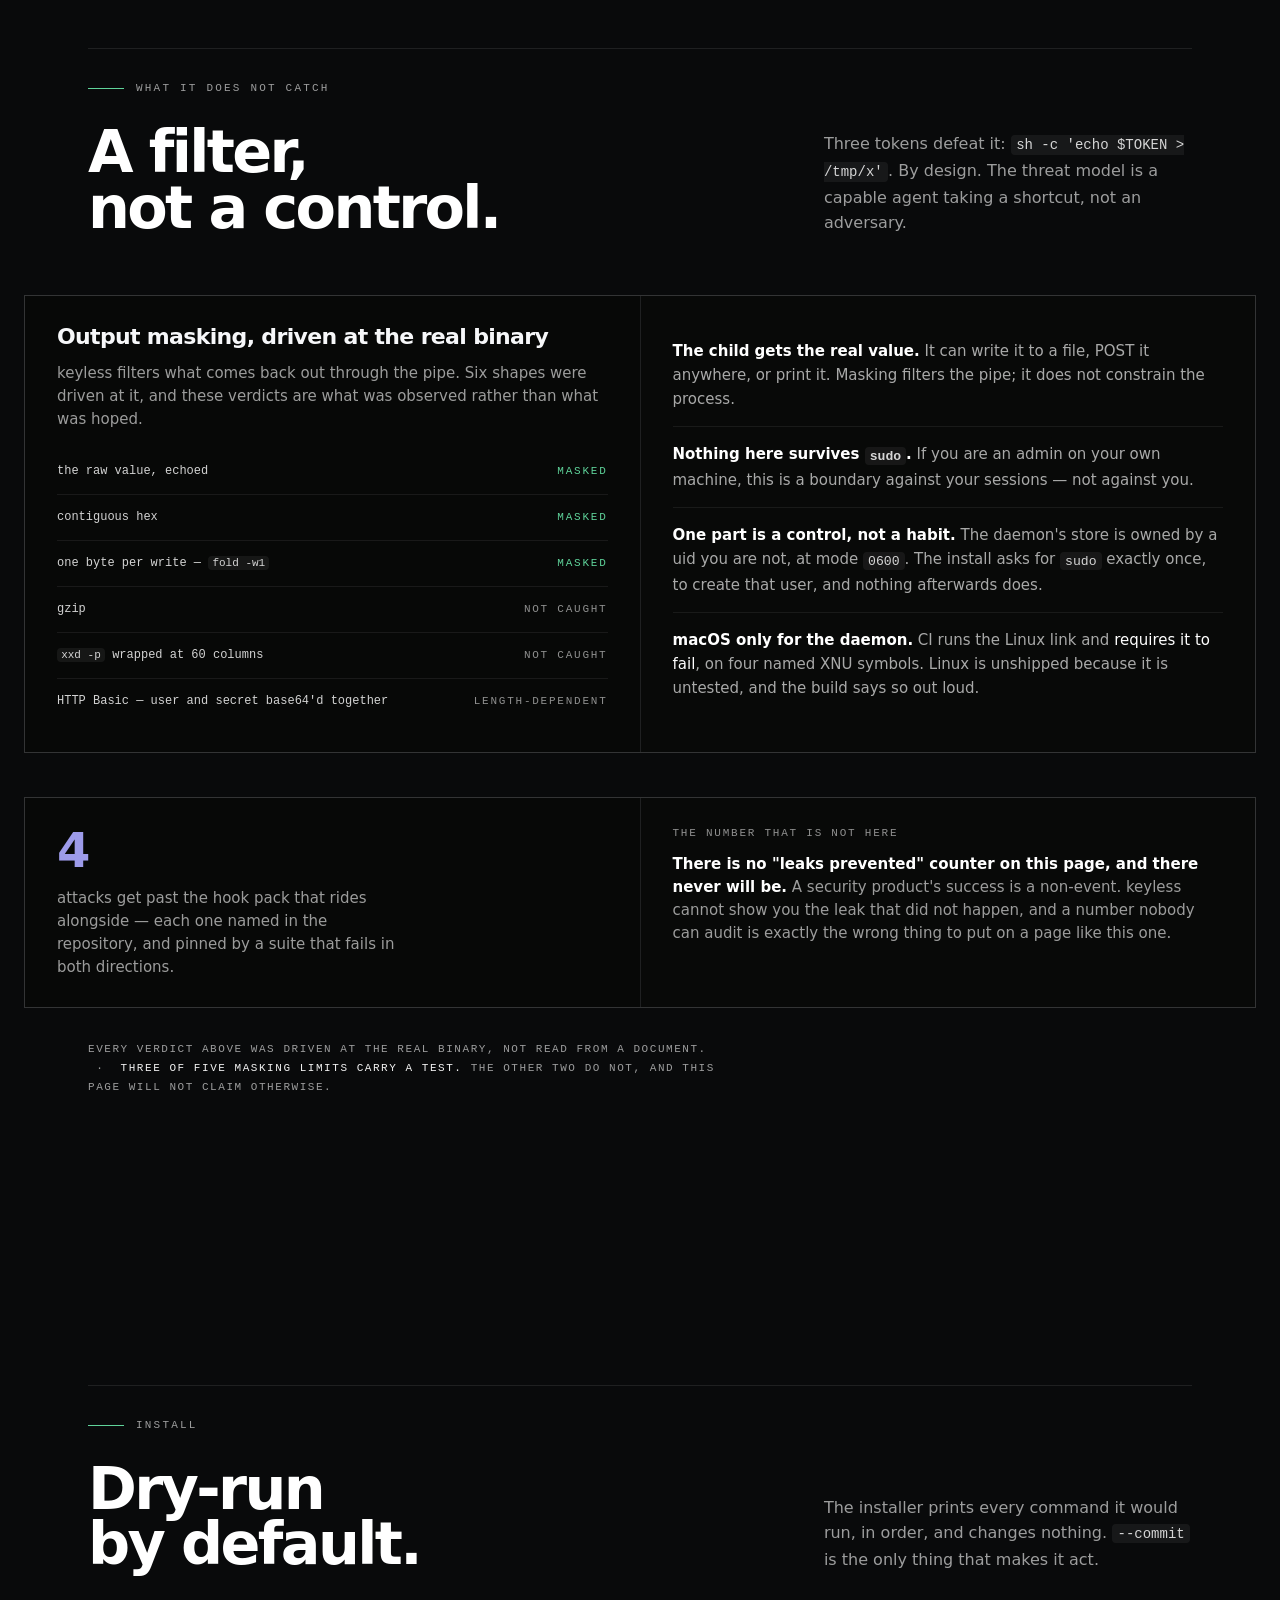
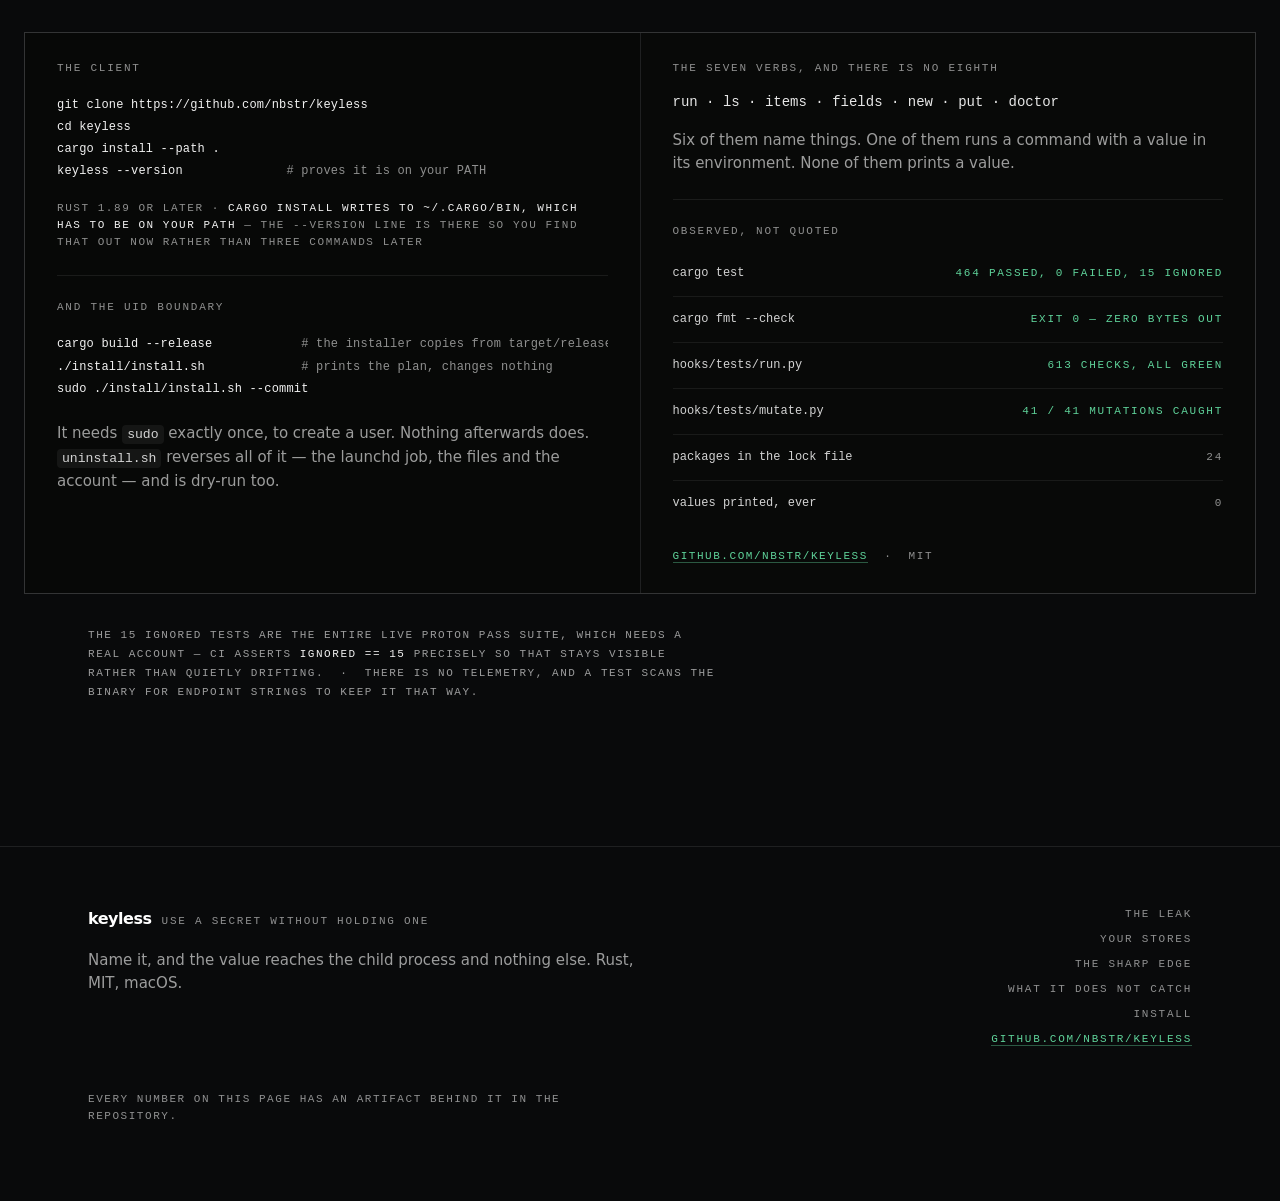
==== commit 72cc20d9: "docs(site): say it in words a stranger reads at speed The headline asked the reader to already know " ====
--- a/site/index.html
+++ b/site/index.html
@@ -3,8 +3,8 @@
 <head>
 <meta charset="utf-8">
 <meta name="viewport" content="width=device-width, initial-scale=1">
-<title>keyless — the vault was never the problem, its read verb is</title>
-<meta name="description" content="A secrets broker for AI coding agents. It resolves through the vault you already run - Proton Pass, Infisical - and ships no verb that prints a value.">
+<title>keyless — run the command, never read the secret</title>
+<meta name="description" content="Your vault can print a value. keyless cannot, so nothing in your transcript ever holds one. A secrets broker for AI coding agents, reading from Proton Pass and Infisical.">
 <link rel="canonical" href="https://keyless.hackistan.org/">
 <!-- Inline favicon. The page ships as ONE file with no external requests, so the
      icon is a data URI rather than a /favicon.ico the host would have to serve.
@@ -17,11 +17,11 @@
 <meta property="og:type" content="website">
 <meta property="og:site_name" content="keyless">
 <meta property="og:url" content="https://keyless.hackistan.org/">
-<meta property="og:title" content="keyless — the vault was never the problem, its read verb is">
-<meta property="og:description" content="A secrets broker for AI coding agents. It resolves through the vault you already run - Proton Pass, Infisical - and ships no verb that prints a value.">
+<meta property="og:title" content="keyless — run the command, never read the secret">
+<meta property="og:description" content="Your vault can print a value. keyless cannot, so nothing in your transcript ever holds one. A secrets broker for AI coding agents, reading from Proton Pass and Infisical.">
 <meta name="twitter:card" content="summary">
-<meta name="twitter:title" content="keyless — the vault was never the problem, its read verb is">
-<meta name="twitter:description" content="A secrets broker for AI coding agents. It resolves through the vault you already run - Proton Pass, Infisical - and ships no verb that prints a value.">
+<meta name="twitter:title" content="keyless — run the command, never read the secret">
+<meta name="twitter:description" content="Your vault can print a value. keyless cannot, so nothing in your transcript ever holds one. A secrets broker for AI coding agents, reading from Proton Pass and Infisical.">
 <style>
 /* ------------------------------------------------------------------ reset */
 *,*::before,*::after{box-sizing:border-box}
@@ -218,9 +218,17 @@
   font-family:var(--mono);font-size:13px;line-height:19px;font-weight:500;
   letter-spacing:.26em;text-transform:uppercase;color:rgba(255,255,255,.6);
 }
+/* Both headline lines sit at full contrast. The old two-tone treatment dimmed
+   the second line, and here the two lines ARE the contrast — "run" against
+   "never read" — so fading either half argues against the sentence. Every h2 on
+   the page is single-tone for the same reason. */
 .hero h1{margin-top:26px;max-width:17ch}
-.hero h1 .fade{color:rgba(255,255,255,.55)}
-.hero .sub{margin-top:24px;max-width:60ch;font-size:16px;line-height:26px;color:rgba(255,255,255,.6)}
+/* `text-wrap:pretty` is the widow guard, not `balance`: these two blocks run to
+   three lines at 390 and it is the LAST line that strands a word there. */
+.hero .sub{
+  margin-top:24px;max-width:56ch;font-size:17px;line-height:27px;
+  color:rgba(255,255,255,.6);text-wrap:pretty;
+}
 .hero .sub b{color:#fff;font-weight:600}
 .hero-cmd-wrap{margin-top:52px}
 .cta-row{margin-top:36px;display:flex;flex-wrap:wrap;align-items:center;gap:20px}
@@ -353,7 +361,13 @@
 /* The page's recurring device. The same five surfaces every time, so a reader
    learns the row once and then reads every later instance at a glance. */
 .ledger{display:grid;grid-template-columns:repeat(5,minmax(0,1fr));gap:1px;background:var(--panel)}
-@media(max-width:900px){.ledger{grid-template-columns:repeat(2,minmax(0,1fr))}}
+/* Five cells in two columns leaves an empty sixth slot, which reads as a
+   missing surface rather than as padding. The last one spans the row instead.
+   At one column `1 / -1` is simply that column, so this needs no second guard. */
+@media(max-width:900px){
+  .ledger{grid-template-columns:repeat(2,minmax(0,1fr))}
+  .ledger > div:last-child{grid-column:1 / -1}
+}
 @media(max-width:430px){.ledger{grid-template-columns:minmax(0,1fr)}}
 .ledger > div{background:var(--well);padding:13px 16px;min-width:0}
 .ledger .ln{
@@ -515,20 +529,15 @@
 <header class="hero">
   <div class="col">
     <p class="hero-eyebrow cascade d1">Secrets broker for coding agents</p>
-    <h1 class="cascade d2">The vault was never the problem.<br><span class="fade">Its read verb is.</span></h1>
+    <!-- The non-breaking space keeps "the secret." together. Without it 390
+         breaks after "the" and strands "secret." — the payload word — on a line
+         of its own. It has no effect at any width where the line already fits. -->
+    <h1 class="cascade d2">Run the command.<br>Never read the&nbsp;secret.</h1>
     <p class="sub cascade d3">
-      Proton Pass and Infisical both keep a secret safe at rest, and both can put one into a process
-      without printing it. They also both ship a verb that <b>prints the value to stdout</b> — and stdout
-      is the transcript. <b>keyless resolves through your vault's own injection path and ships no verb
-      that prints.</b> An agent cannot print a value it has no way to ask for.
+      Your vault can print a value. <b>keyless cannot</b> — so nothing in your transcript ever holds one.
     </p>
 
-    <div class="cta-row cascade d4">
-      <a class="cta" href="#install">Install it <span class="arw">&rarr;</span></a>
-      <a class="cta-alt" href="#limits">Read what it does not catch <span class="arw">&rarr;</span></a>
-    </div>
-
-    <div class="hero-cmd-wrap cascade d5">
+    <div class="hero-cmd-wrap cascade d4">
       <div class="term hero-cmd">
         <div class="termbar">
           <span class="pip"></span>
@@ -540,6 +549,11 @@
 <span class="c"># from your vault. printed nowhere.</span></pre>
         </div>
       </div>
+    </div>
+
+    <div class="cta-row cascade d5">
+      <a class="cta" href="#install">Install it <span class="arw">&rarr;</span></a>
+      <a class="cta-alt" href="#limits">Read what it does not catch <span class="arw">&rarr;</span></a>
     </div>
   </div>
 
@@ -575,7 +589,7 @@
 
   <div class="col">
     <p class="caveat cascade d6">
-      keyless adds no injection your vault did not already have. <b>It removes the alternative.</b>
+      It reads from the vault you already run &mdash; <b>Proton Pass</b> or <b>Infisical</b>.
       &nbsp;&middot;&nbsp; <b>keyless get</b> is not a typo you can make; it does not exist.
       &nbsp;&middot;&nbsp; Two states, no third — <b>INJECTED</b> or <b>DEGRADED</b>.
       &nbsp;&middot;&nbsp; MIT &middot; Rust &middot; macOS &middot; five direct dependencies.
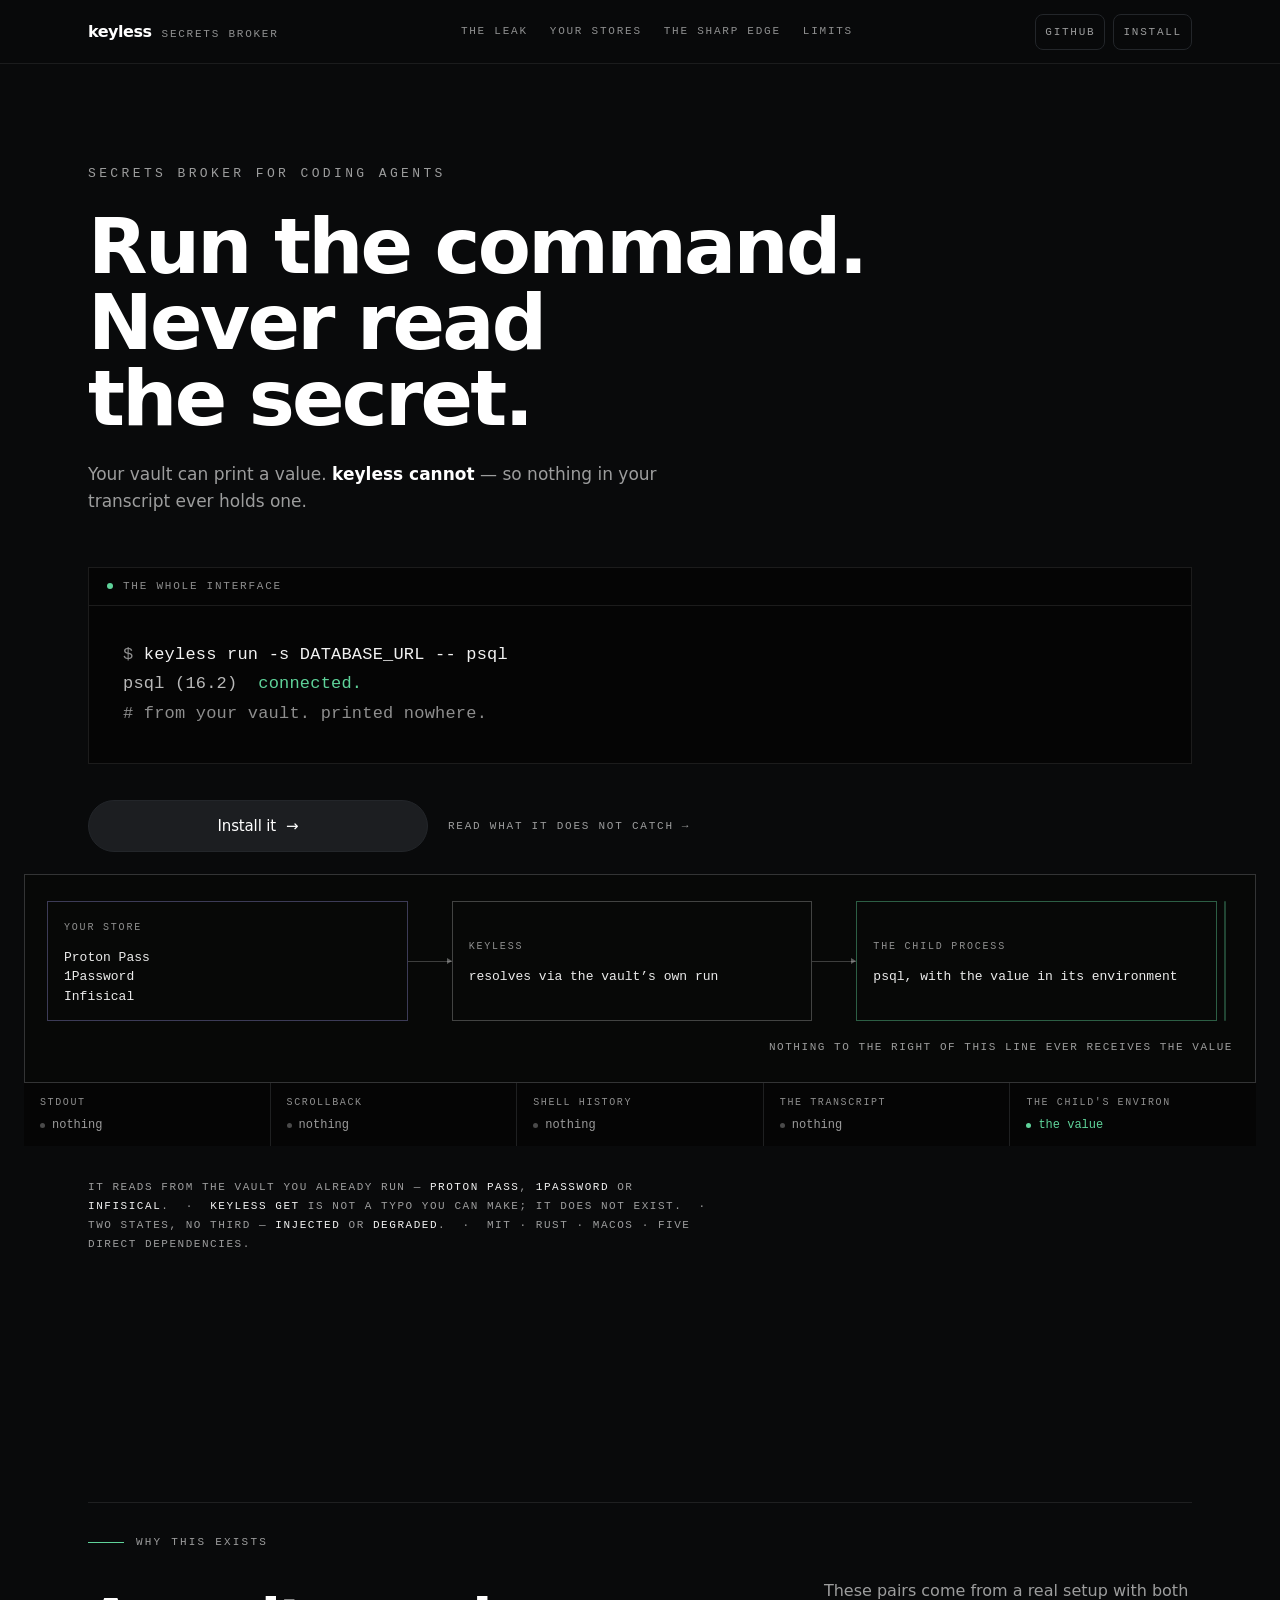
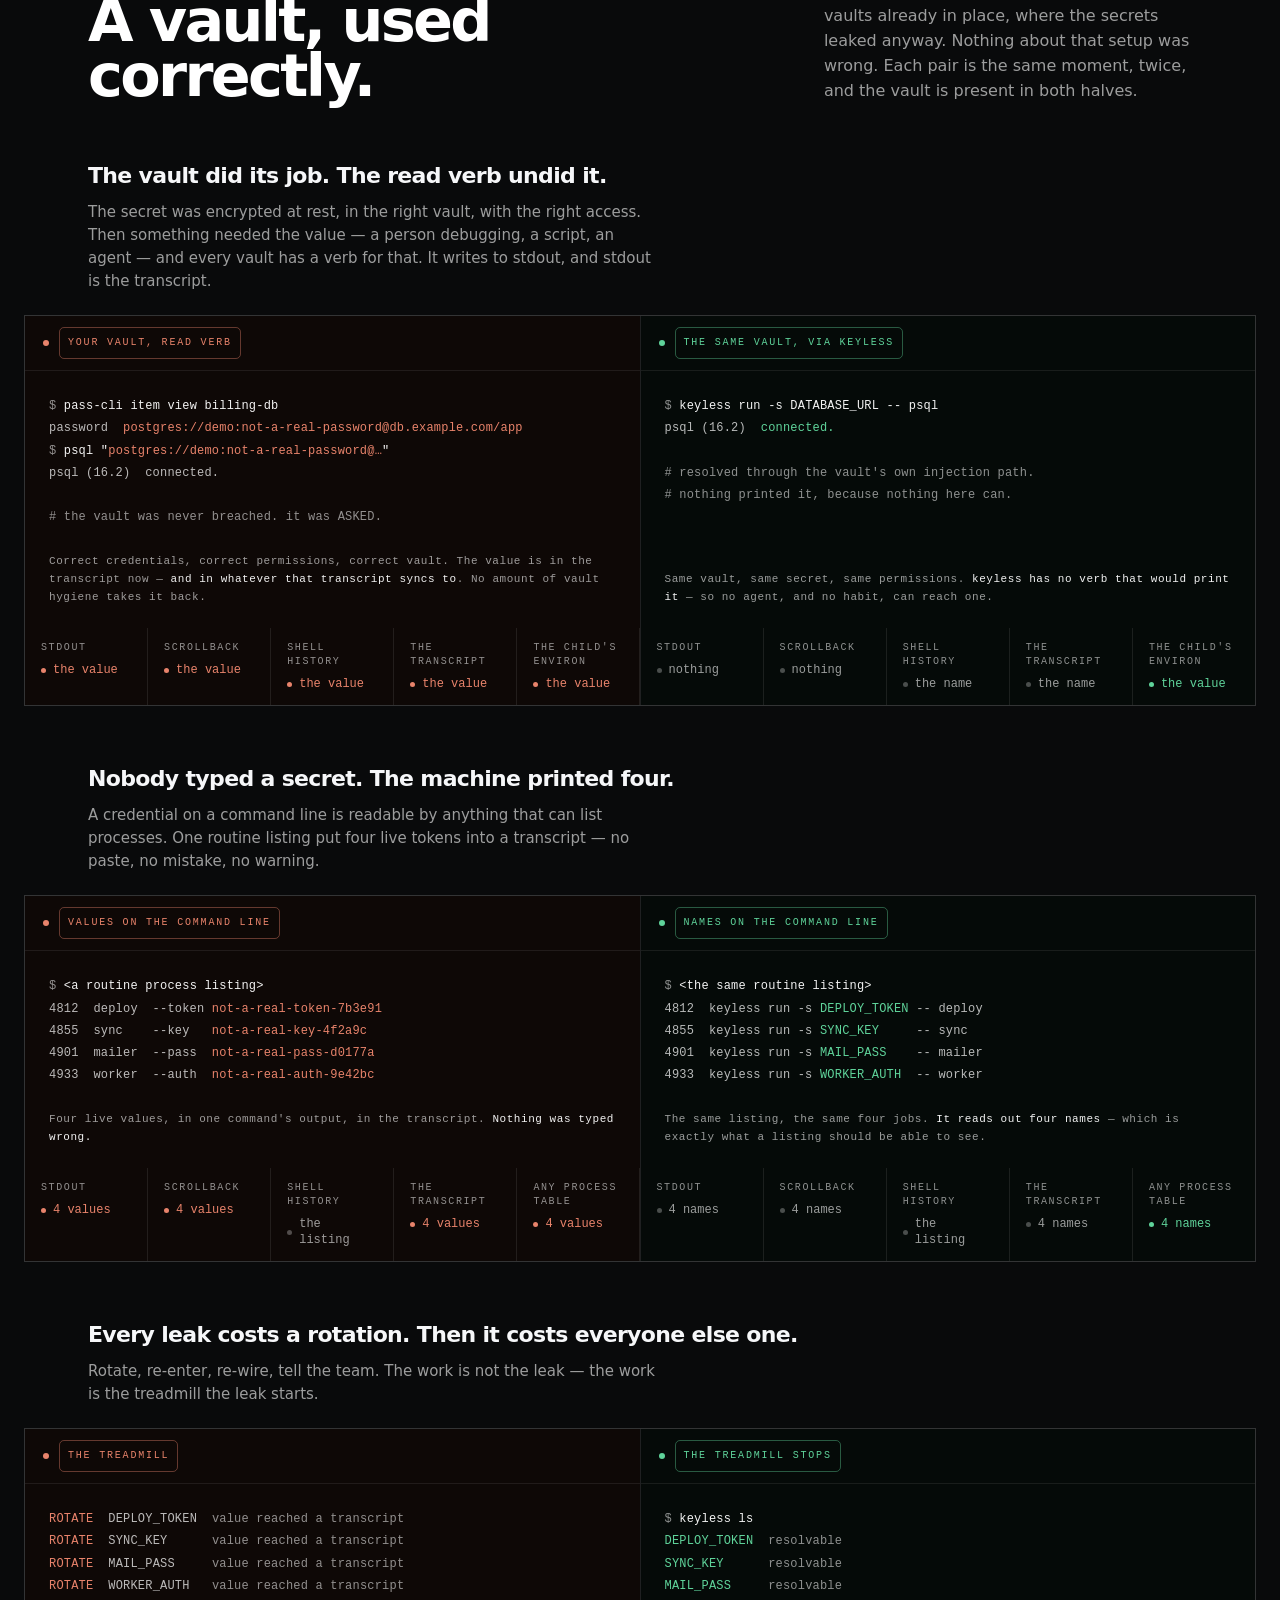
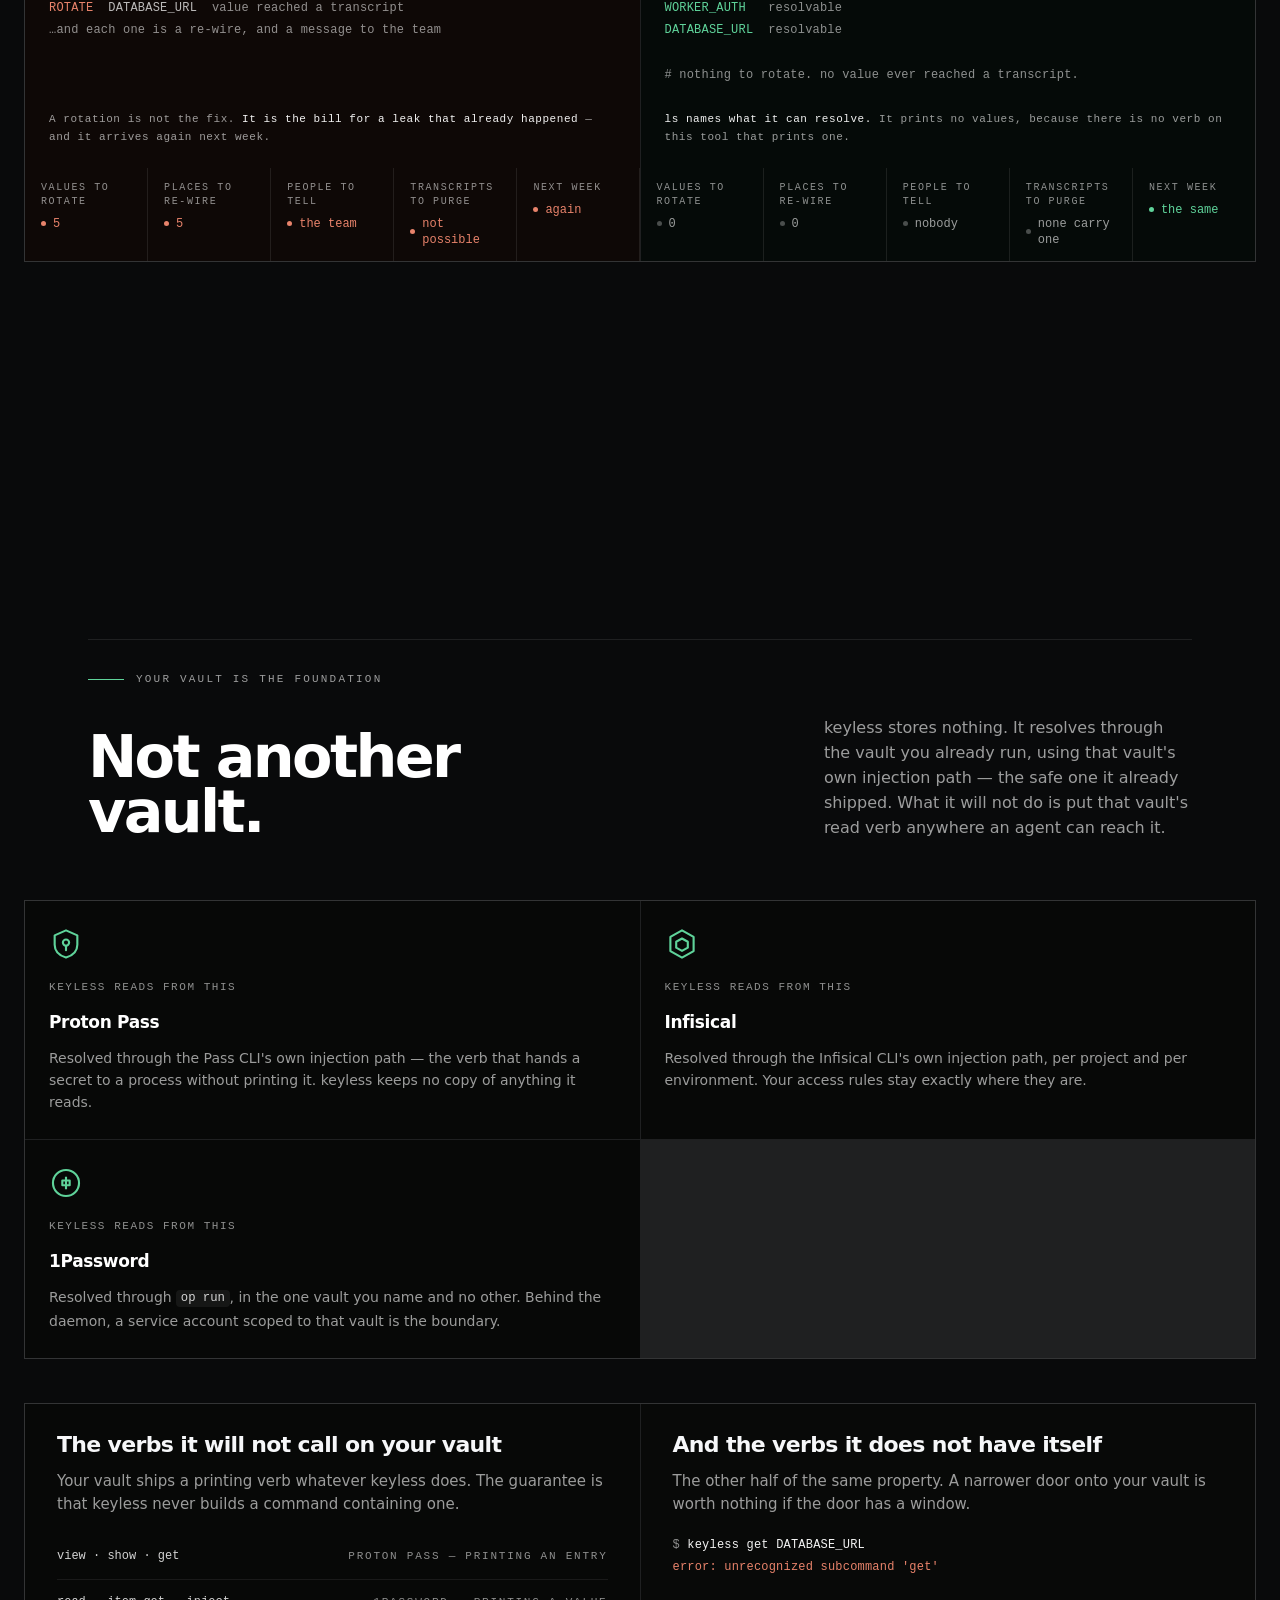
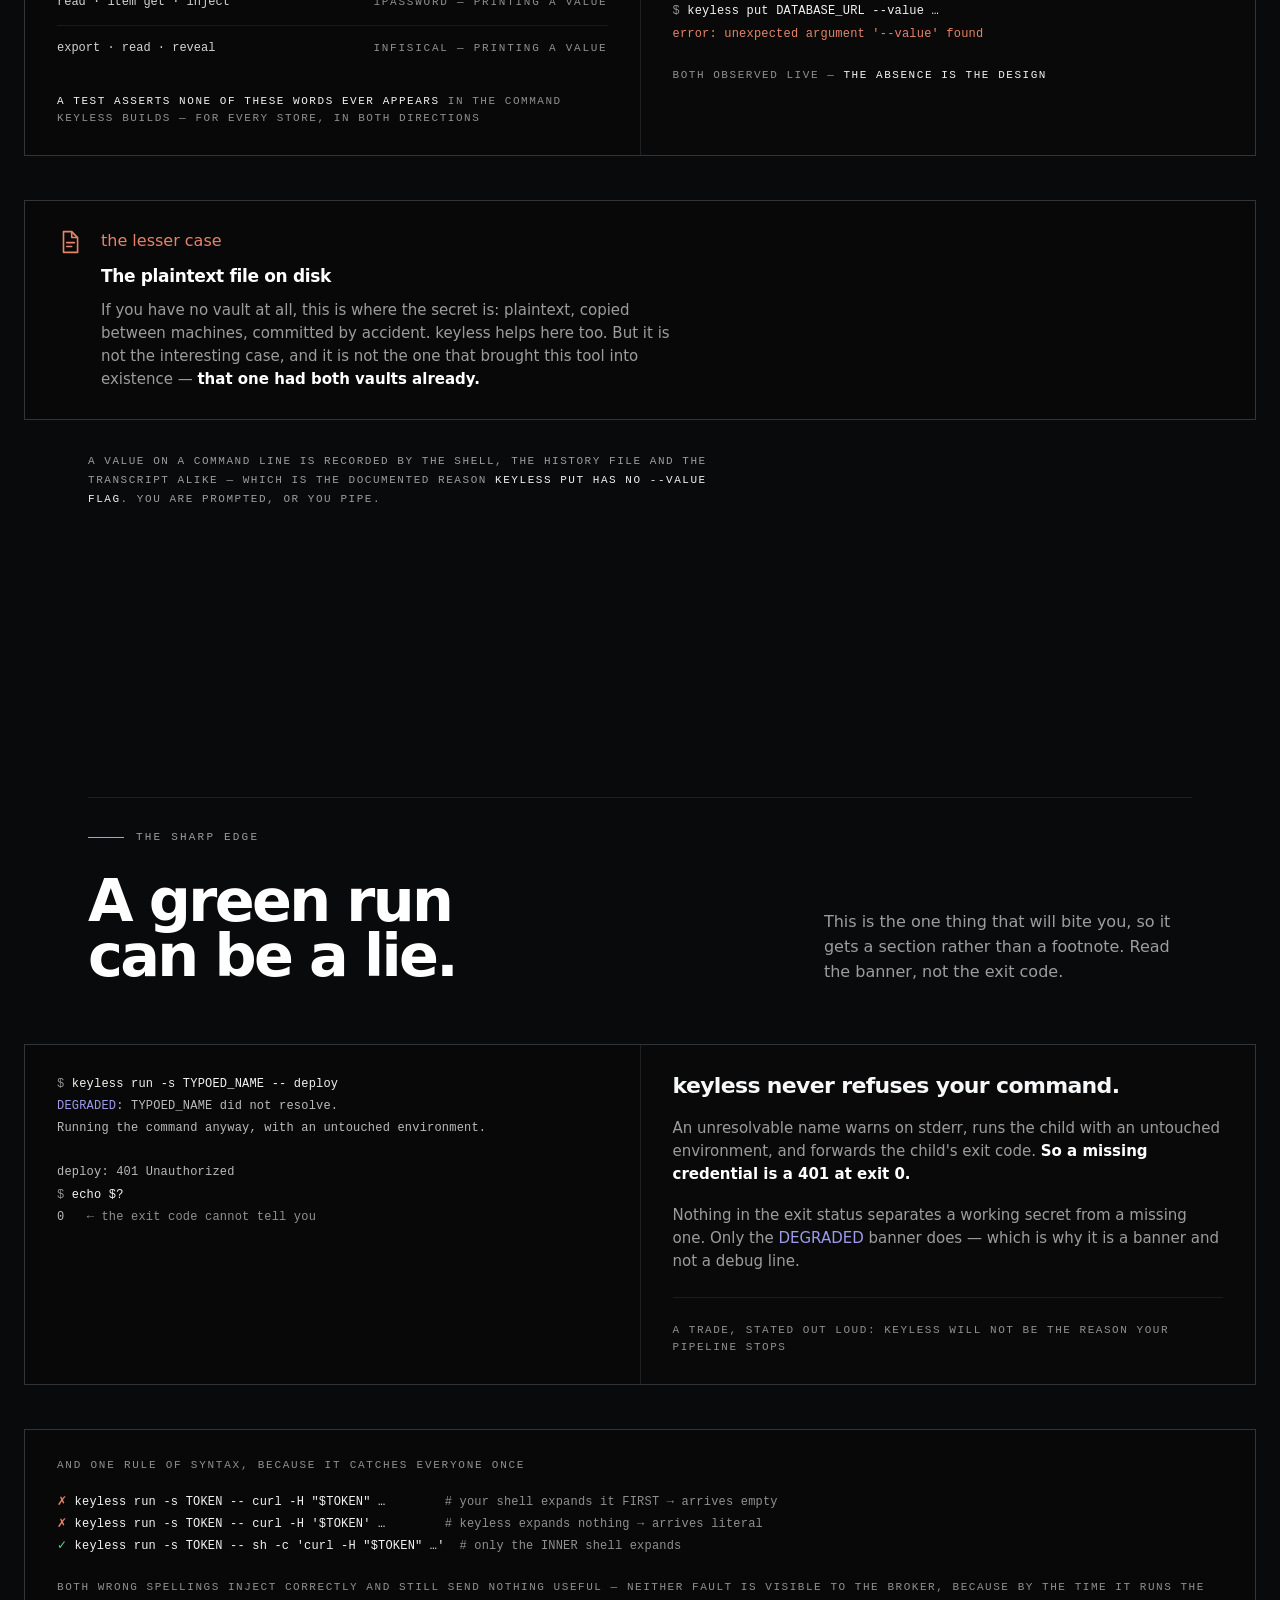
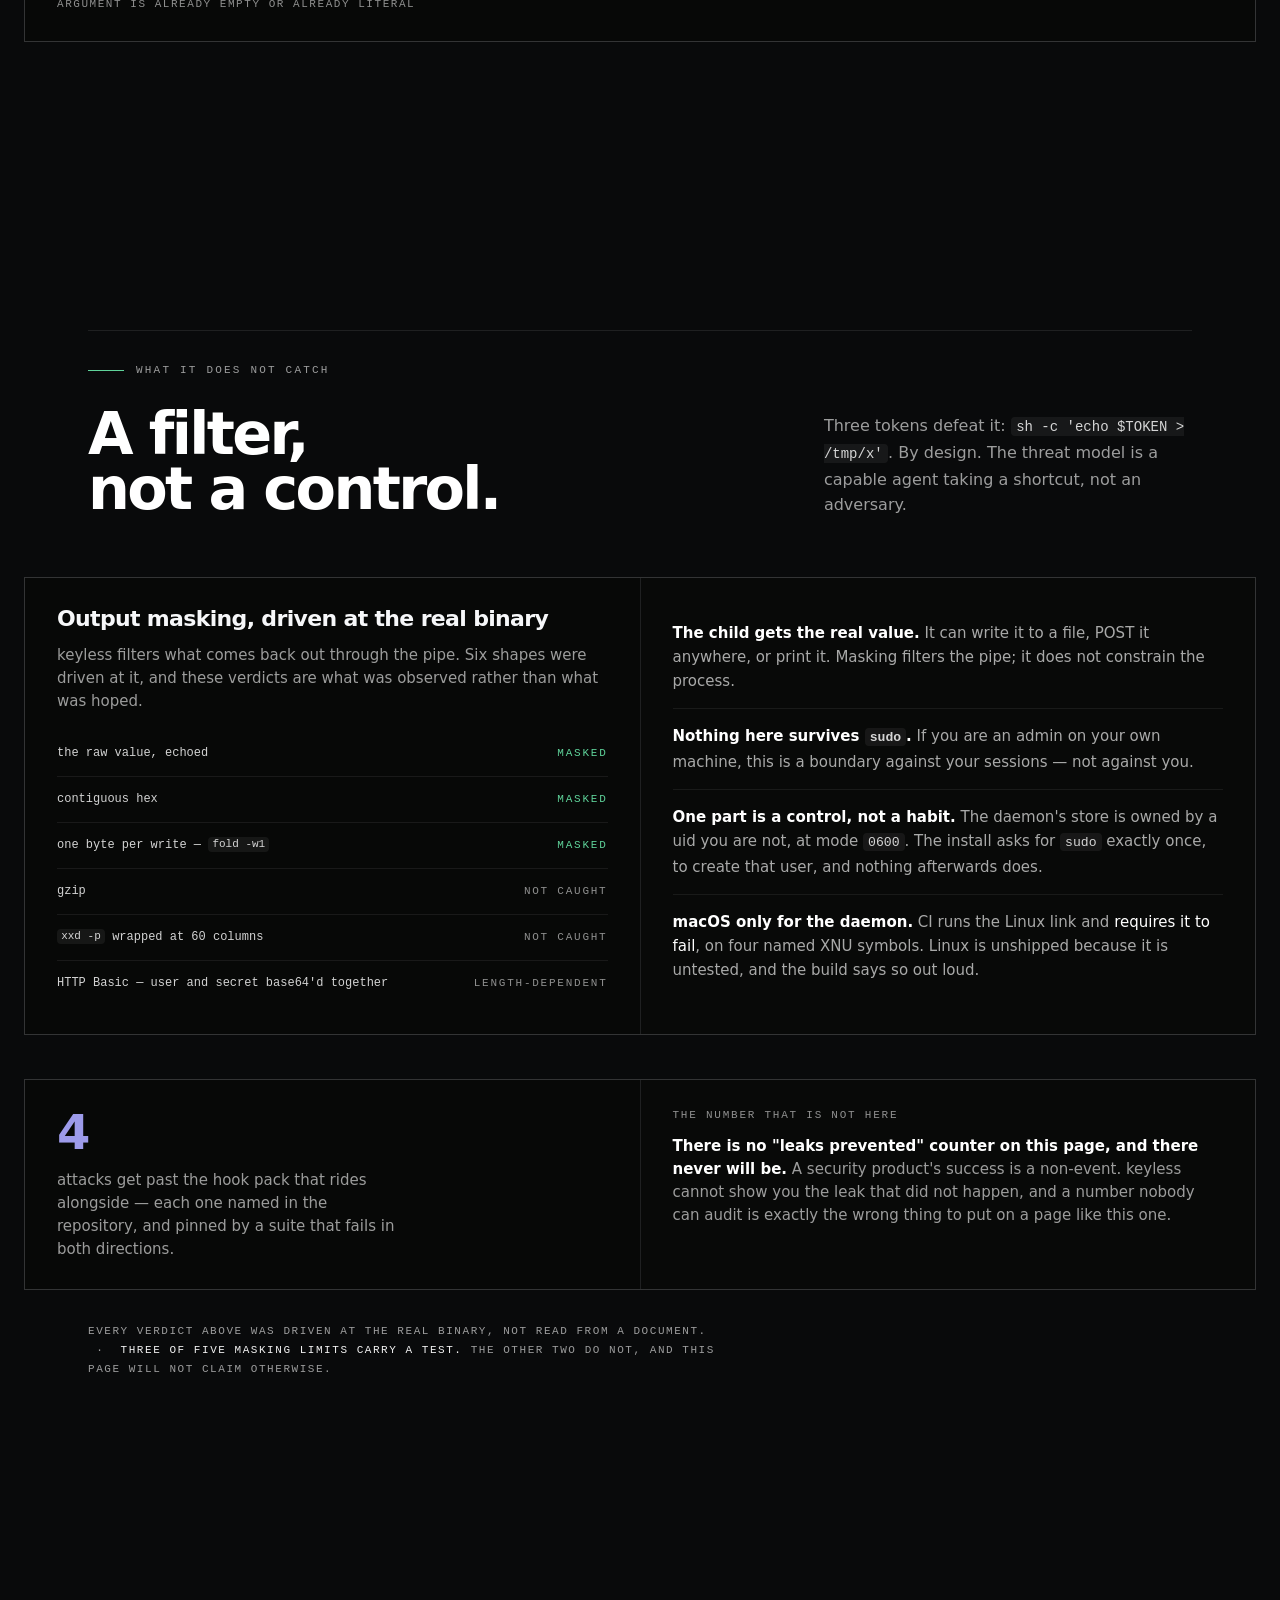
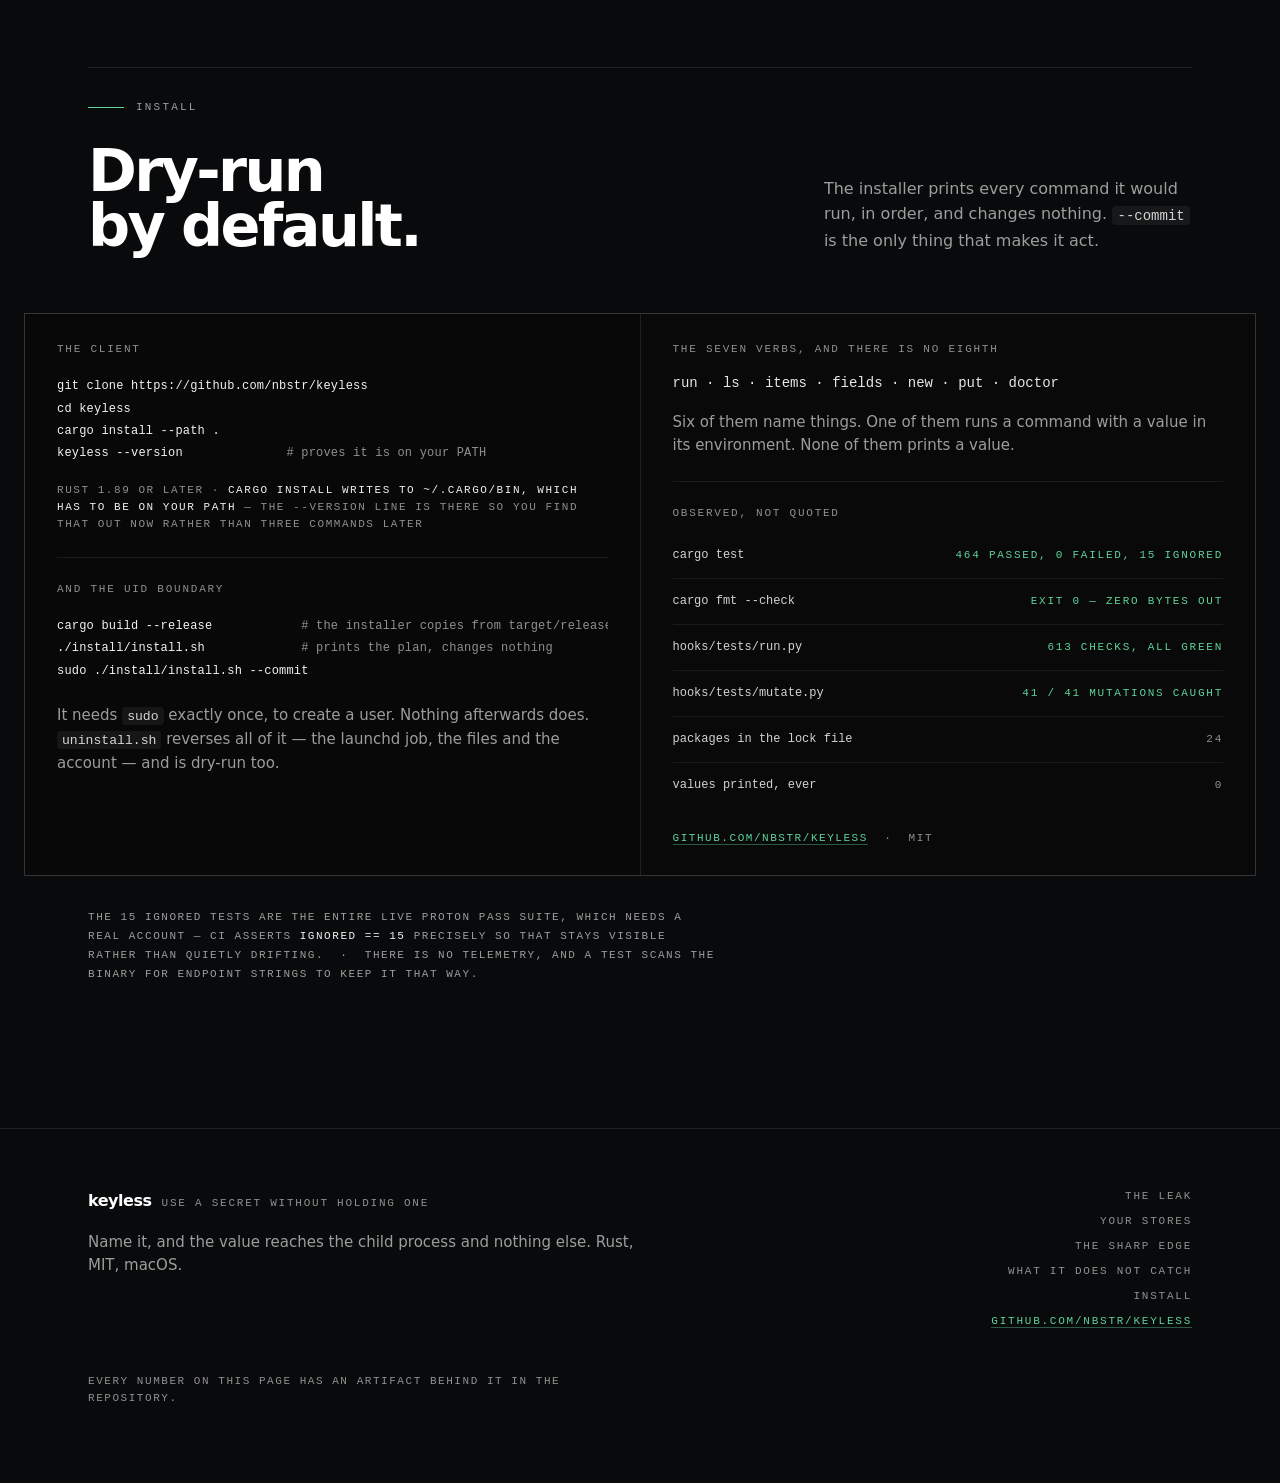
==== commit ac2822e2: "feat(store): read one 1Password vault through `op run`, and no other A fourth backend, and the one w" ====
--- a/site/index.html
+++ b/site/index.html
@@ -4,7 +4,7 @@
 <meta charset="utf-8">
 <meta name="viewport" content="width=device-width, initial-scale=1">
 <title>keyless — run the command, never read the secret</title>
-<meta name="description" content="Your vault can print a value. keyless cannot, so nothing in your transcript ever holds one. A secrets broker for AI coding agents, reading from Proton Pass and Infisical.">
+<meta name="description" content="Your vault can print a value. keyless cannot, so nothing in your transcript ever holds one. A secrets broker for AI coding agents, reading from Proton Pass, 1Password and Infisical.">
 <link rel="canonical" href="https://keyless.hackistan.org/">
 <!-- Inline favicon. The page ships as ONE file with no external requests, so the
      icon is a data URI rather than a /favicon.ico the host would have to serve.
@@ -18,10 +18,10 @@
 <meta property="og:site_name" content="keyless">
 <meta property="og:url" content="https://keyless.hackistan.org/">
 <meta property="og:title" content="keyless — run the command, never read the secret">
-<meta property="og:description" content="Your vault can print a value. keyless cannot, so nothing in your transcript ever holds one. A secrets broker for AI coding agents, reading from Proton Pass and Infisical.">
+<meta property="og:description" content="Your vault can print a value. keyless cannot, so nothing in your transcript ever holds one. A secrets broker for AI coding agents, reading from Proton Pass, 1Password and Infisical.">
 <meta name="twitter:card" content="summary">
 <meta name="twitter:title" content="keyless — run the command, never read the secret">
-<meta name="twitter:description" content="Your vault can print a value. keyless cannot, so nothing in your transcript ever holds one. A secrets broker for AI coding agents, reading from Proton Pass and Infisical.">
+<meta name="twitter:description" content="Your vault can print a value. keyless cannot, so nothing in your transcript ever holds one. A secrets broker for AI coding agents, reading from Proton Pass, 1Password and Infisical.">
 <style>
 /* ------------------------------------------------------------------ reset */
 *,*::before,*::after{box-sizing:border-box}
@@ -562,7 +562,7 @@
       <div class="pipe">
         <div class="stage is-store">
           <span class="st-l">your store</span>
-          <span class="st-v">Proton Pass<br>Infisical</span>
+          <span class="st-v">Proton Pass<br>1Password<br>Infisical</span>
         </div>
         <div class="wire w1"><span class="dot"></span></div>
         <div class="stage is-broker">
@@ -589,7 +589,7 @@
 
   <div class="col">
     <p class="caveat cascade d6">
-      It reads from the vault you already run &mdash; <b>Proton Pass</b> or <b>Infisical</b>.
+      It reads from the vault you already run &mdash; <b>Proton Pass</b>, <b>1Password</b> or <b>Infisical</b>.
       &nbsp;&middot;&nbsp; <b>keyless get</b> is not a typo you can make; it does not exist.
       &nbsp;&middot;&nbsp; Two states, no third — <b>INJECTED</b> or <b>DEGRADED</b>.
       &nbsp;&middot;&nbsp; MIT &middot; Rust &middot; macOS &middot; five direct dependencies.
@@ -830,6 +830,18 @@
           <p>Resolved through the Infisical CLI's own injection path, per project and per environment.
             Your access rules stay exactly where they are.</p>
         </div>
+        <div class="src">
+          <svg class="mark" viewBox="0 0 24 24" fill="none" stroke="currentColor" stroke-width="1.5" stroke-linejoin="round" aria-hidden="true">
+            <circle cx="12" cy="12" r="9.2"/>
+            <path d="M12 7.6v8.8M9.4 10.2h5.2v3.4H9.4z"/>
+          </svg>
+          <div>
+            <div class="src-k">keyless reads from this</div>
+            <h4 class="gap-s">1Password</h4>
+          </div>
+          <p>Resolved through <code>op run</code>, in the one vault you name and no other.
+            Behind the daemon, a service account scoped to that vault is the boundary.</p>
+        </div>
       </div>
     </div>
 
@@ -841,11 +853,12 @@
             is that keyless never builds a command containing one.</p>
           <ul class="rows gap-m">
             <li><span class="k">view &middot; show &middot; get</span><span class="lbl">Proton Pass — printing an entry</span></li>
+            <li><span class="k">read &middot; item get &middot; inject</span><span class="lbl">1Password — printing a value</span></li>
             <li><span class="k">export &middot; read &middot; reveal</span><span class="lbl">Infisical — printing a value</span></li>
           </ul>
           <p class="micro gap-l">
             <b>a test asserts none of these words ever appears</b> in the command keyless builds &mdash;
-            for either store, in both directions
+            for every store, in both directions
           </p>
         </div>
         <div class="pad">
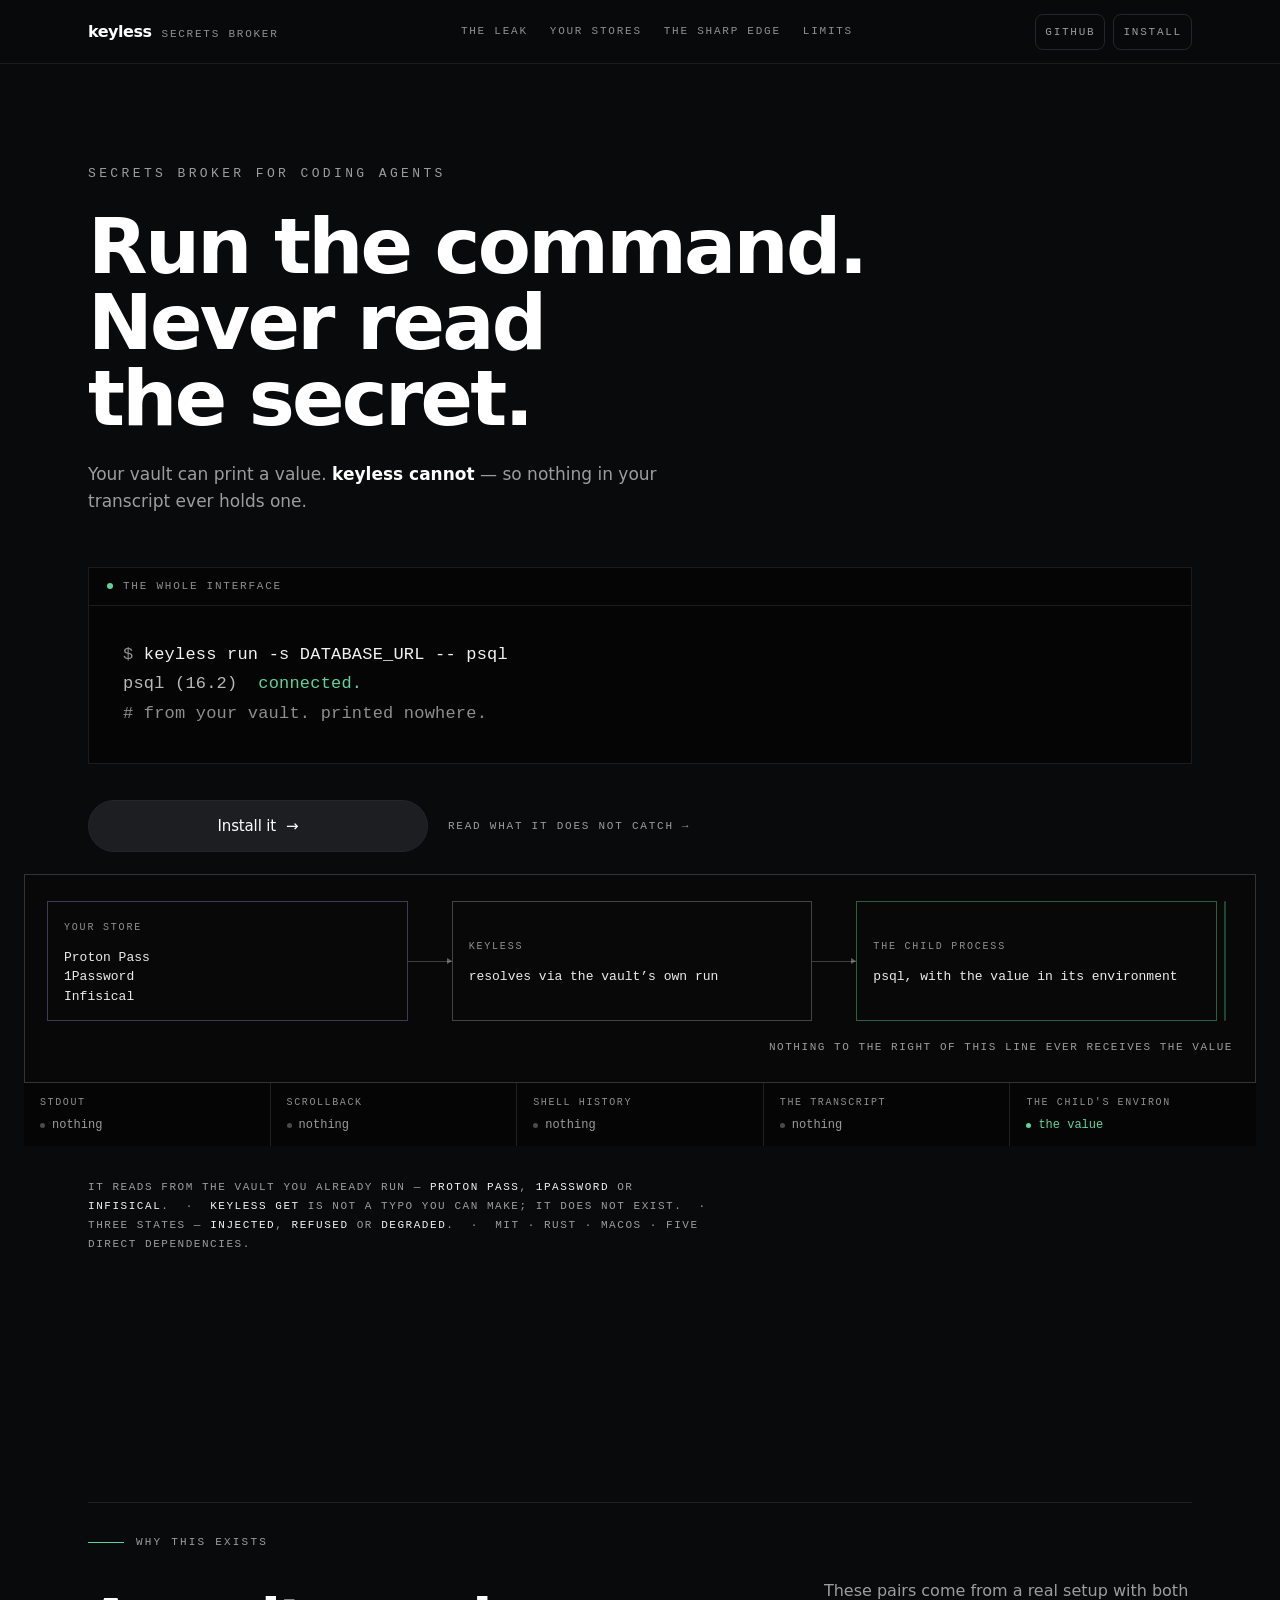
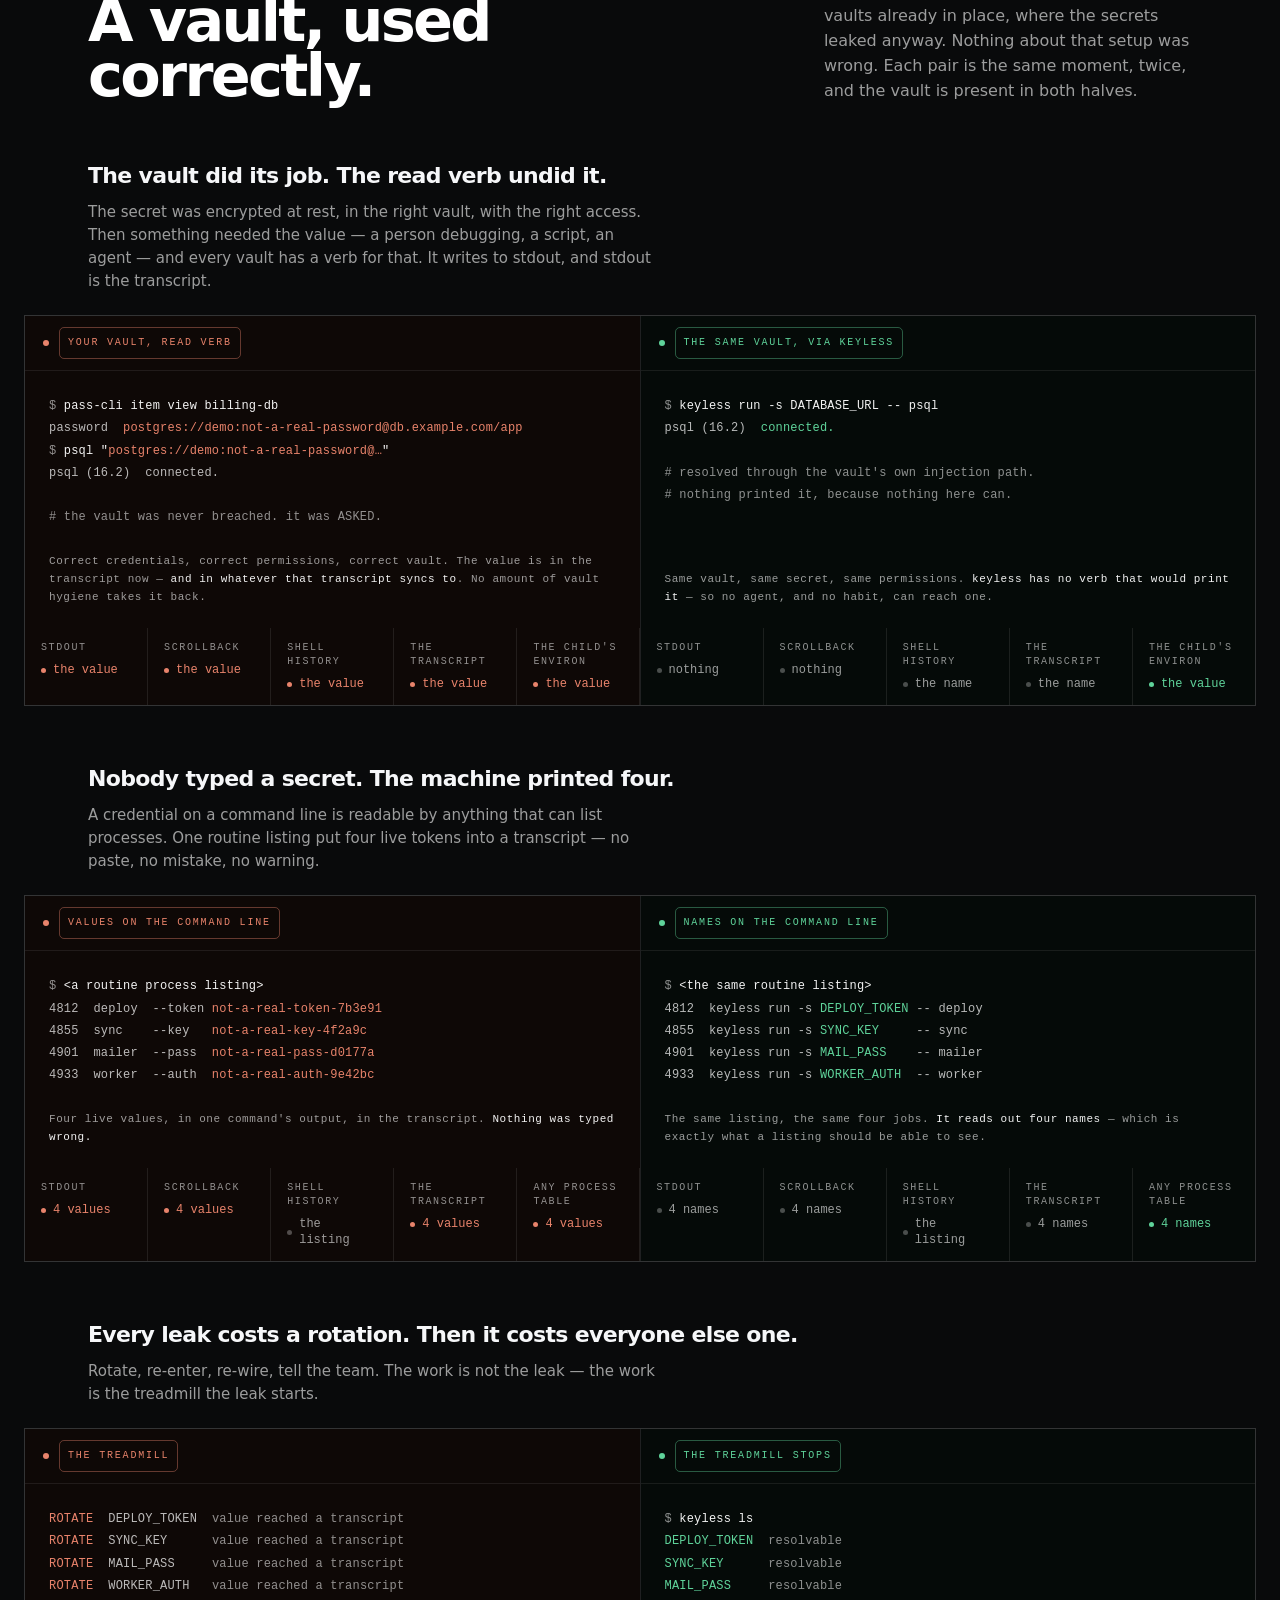
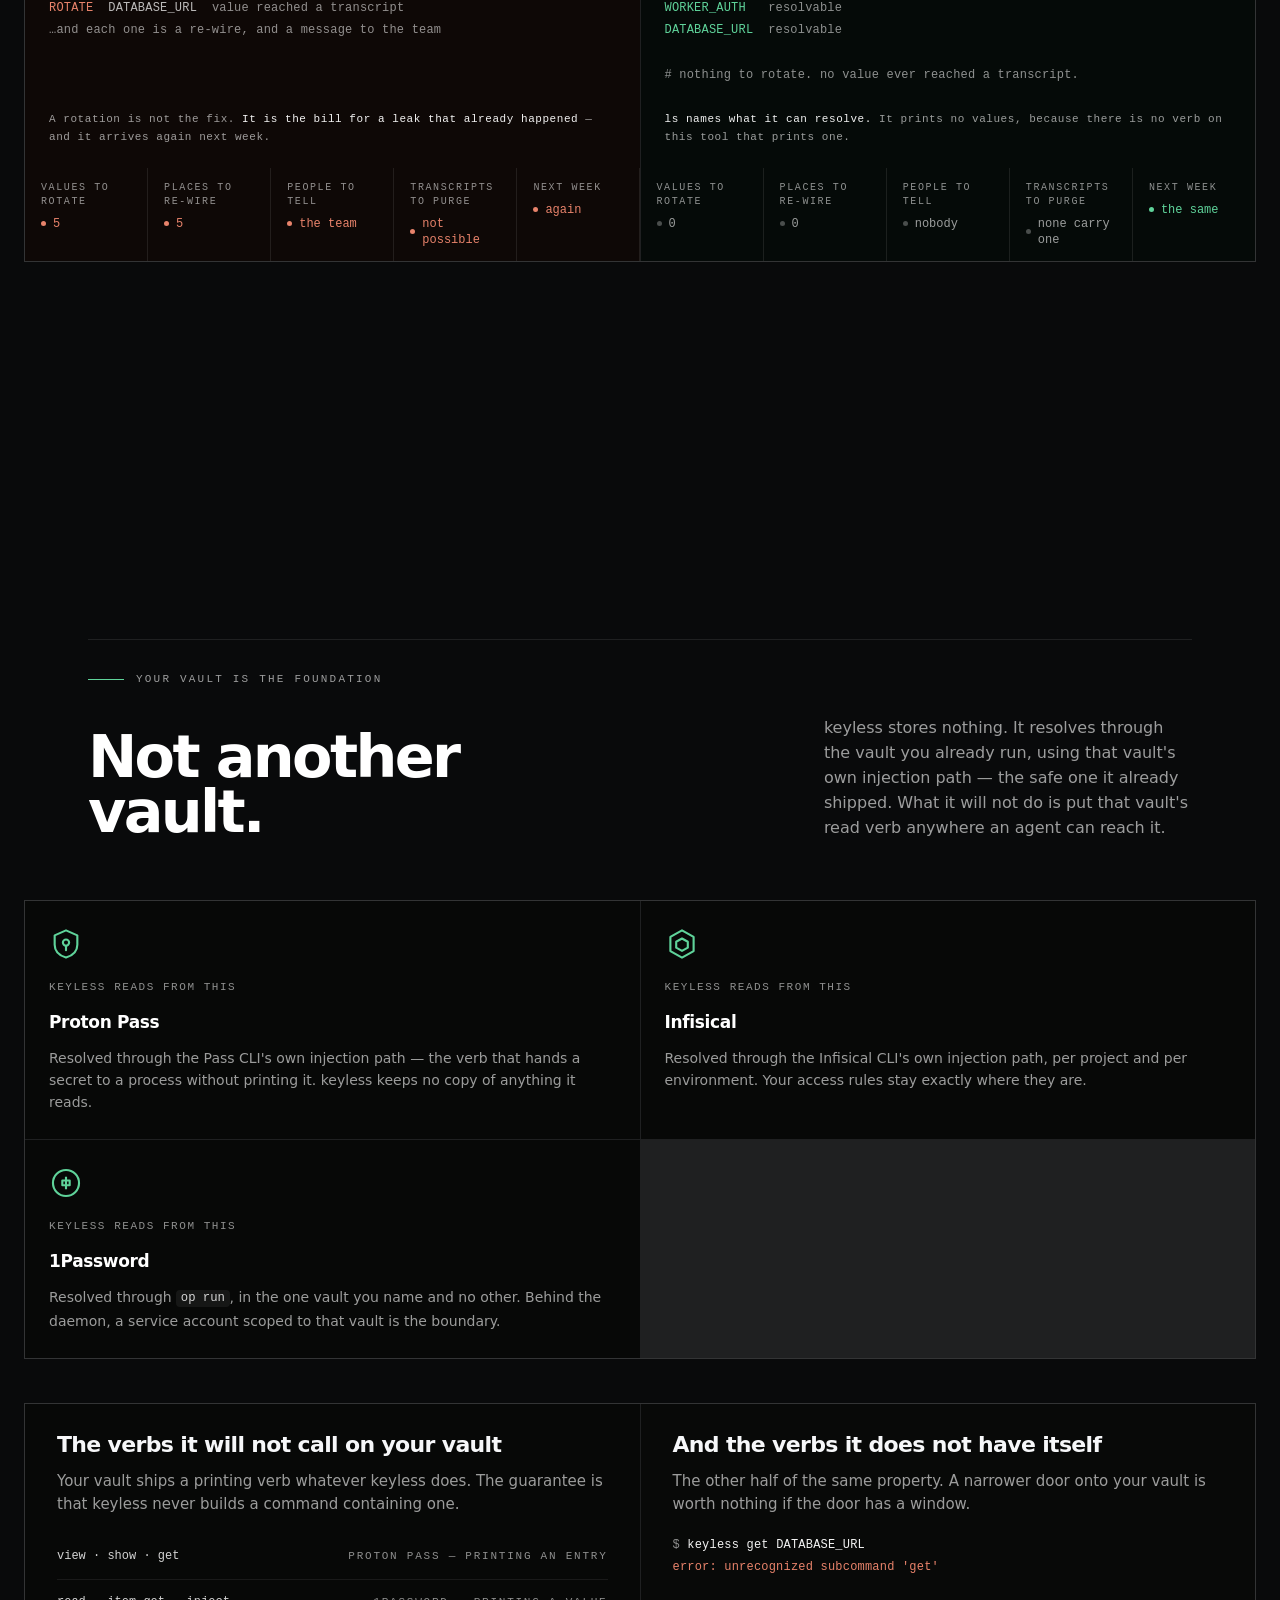
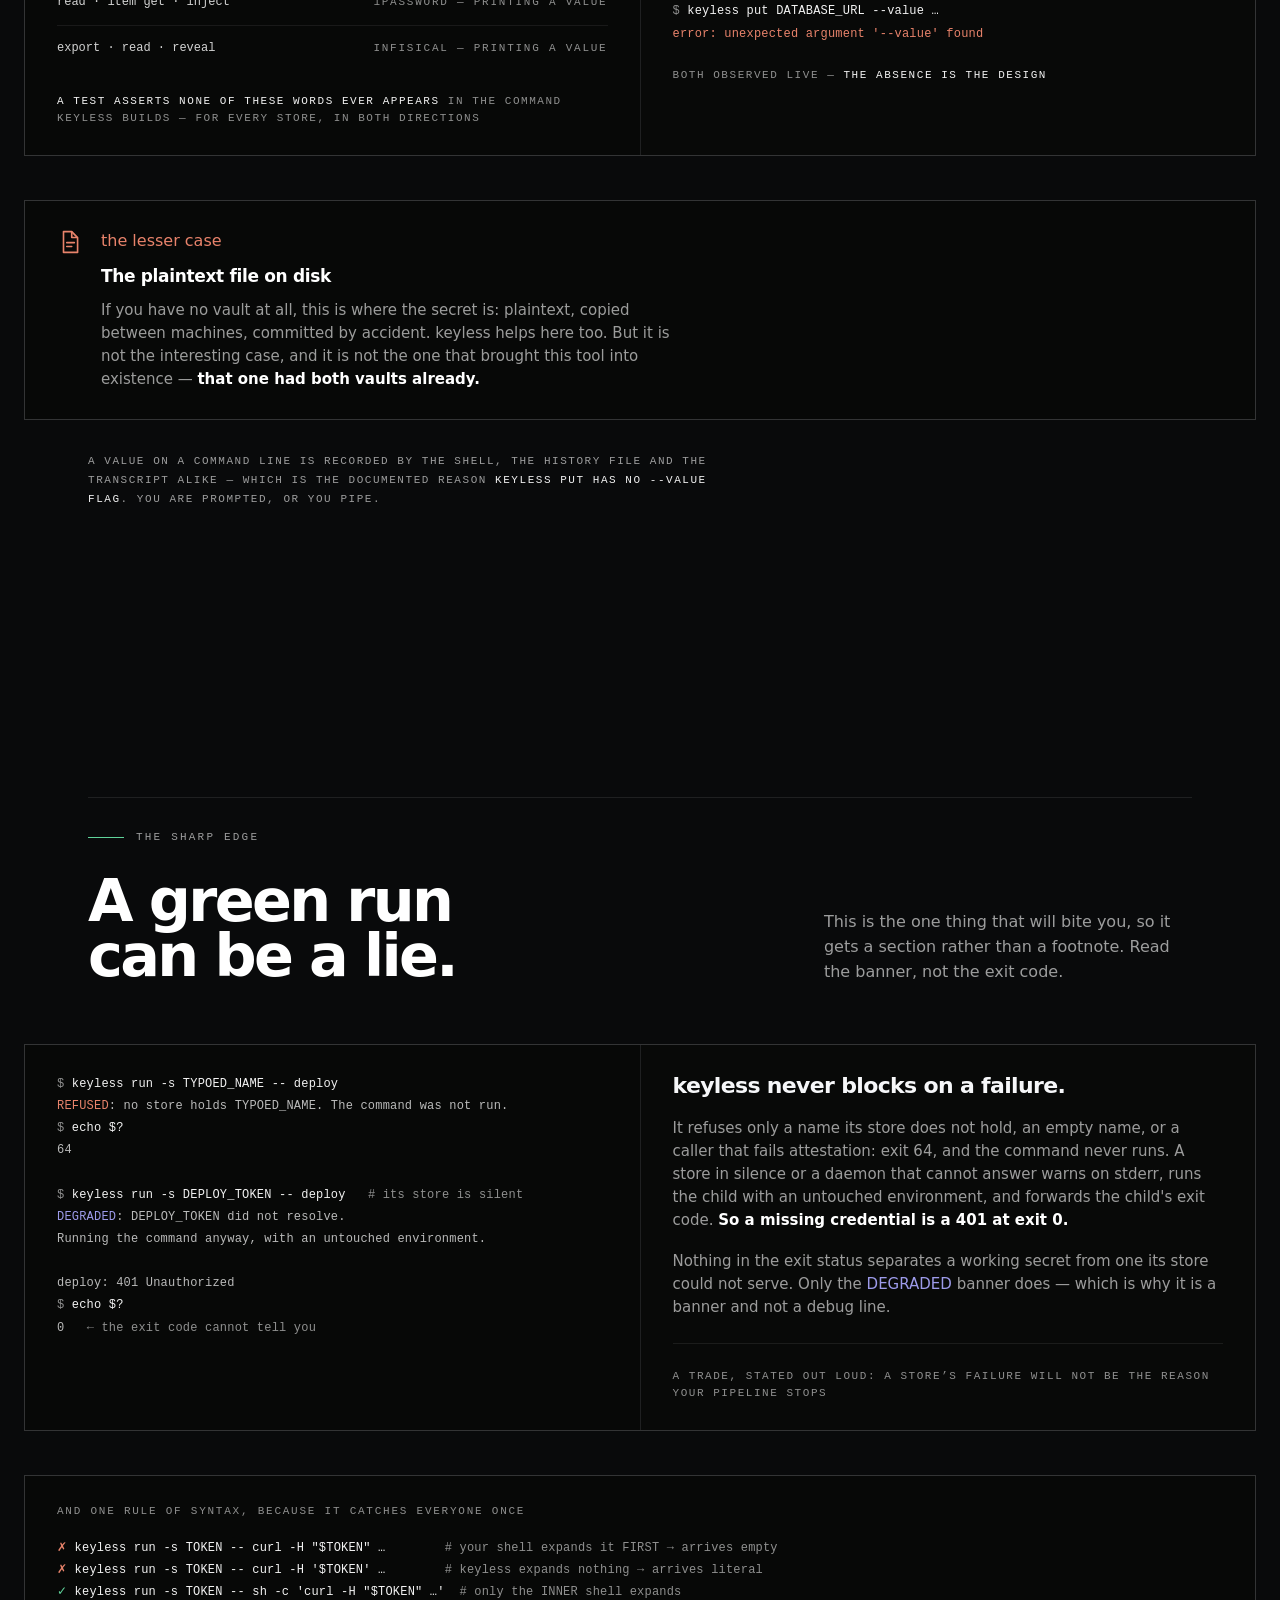
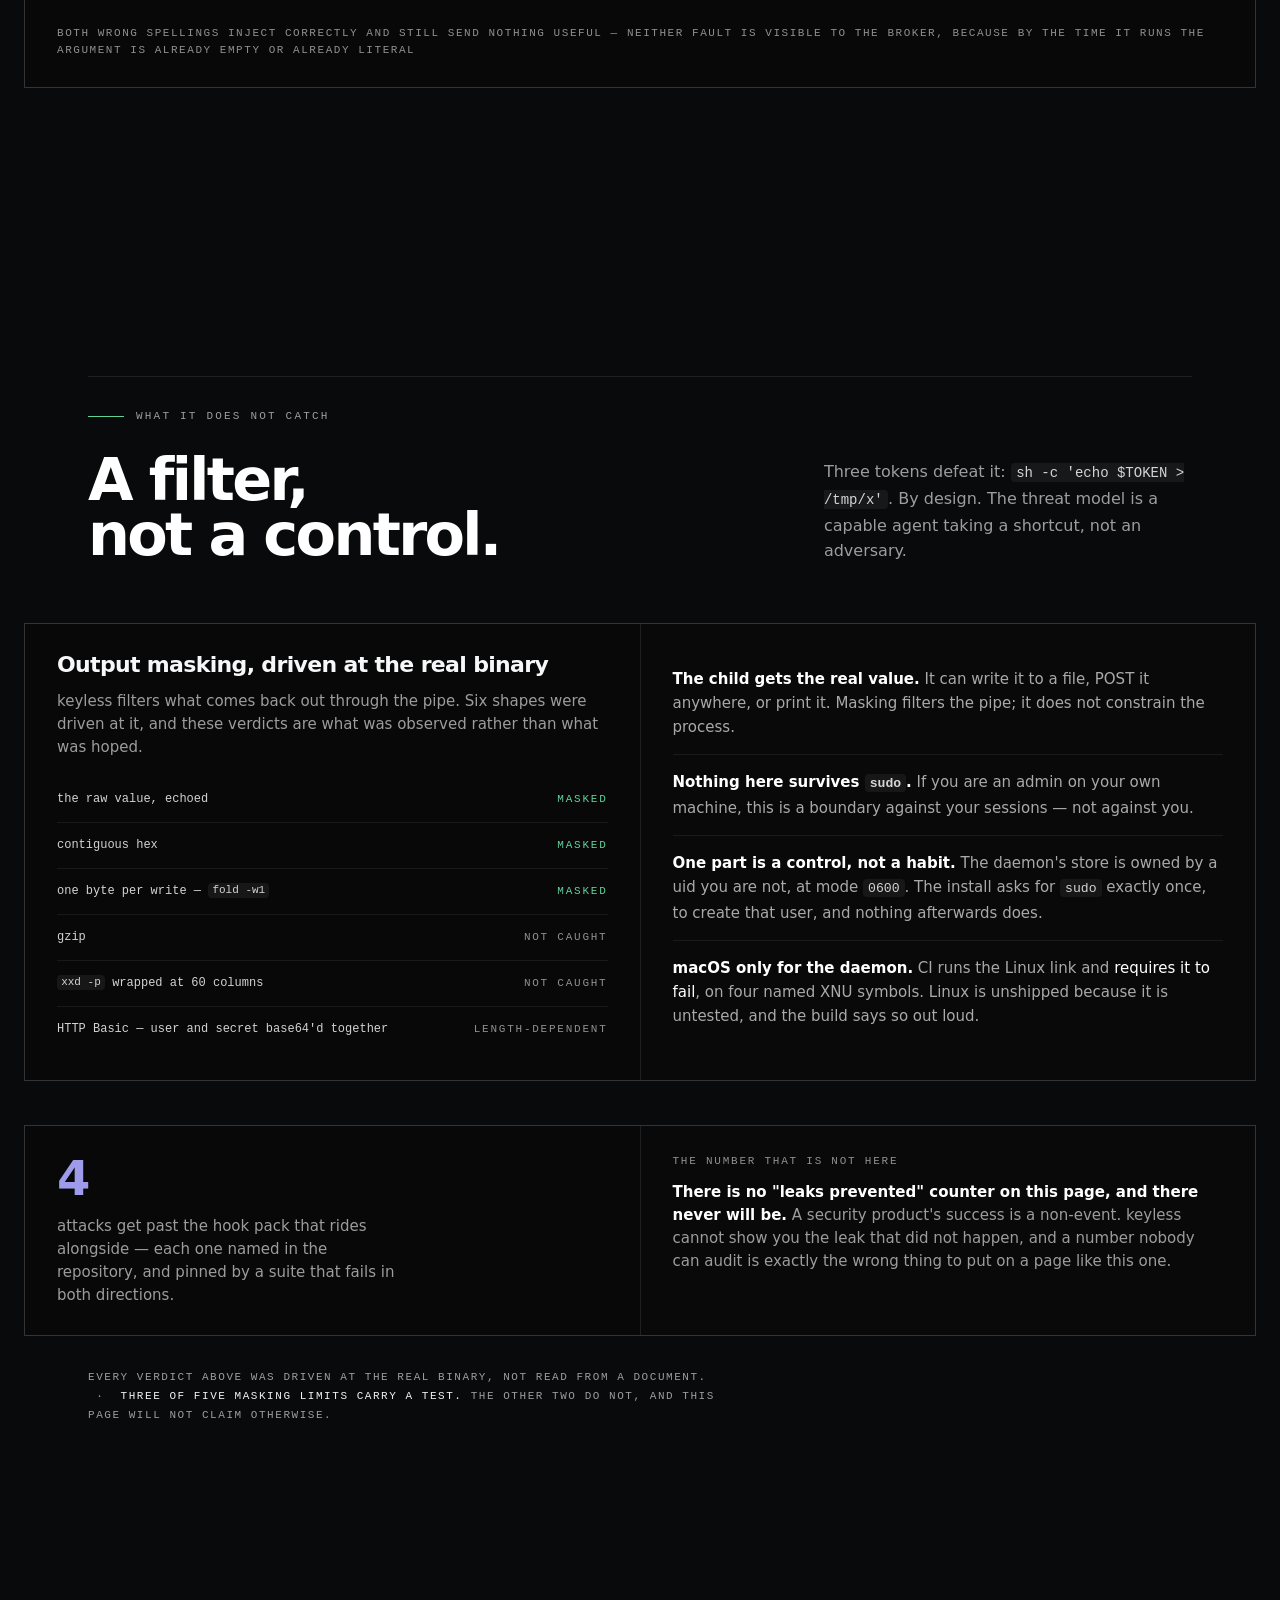
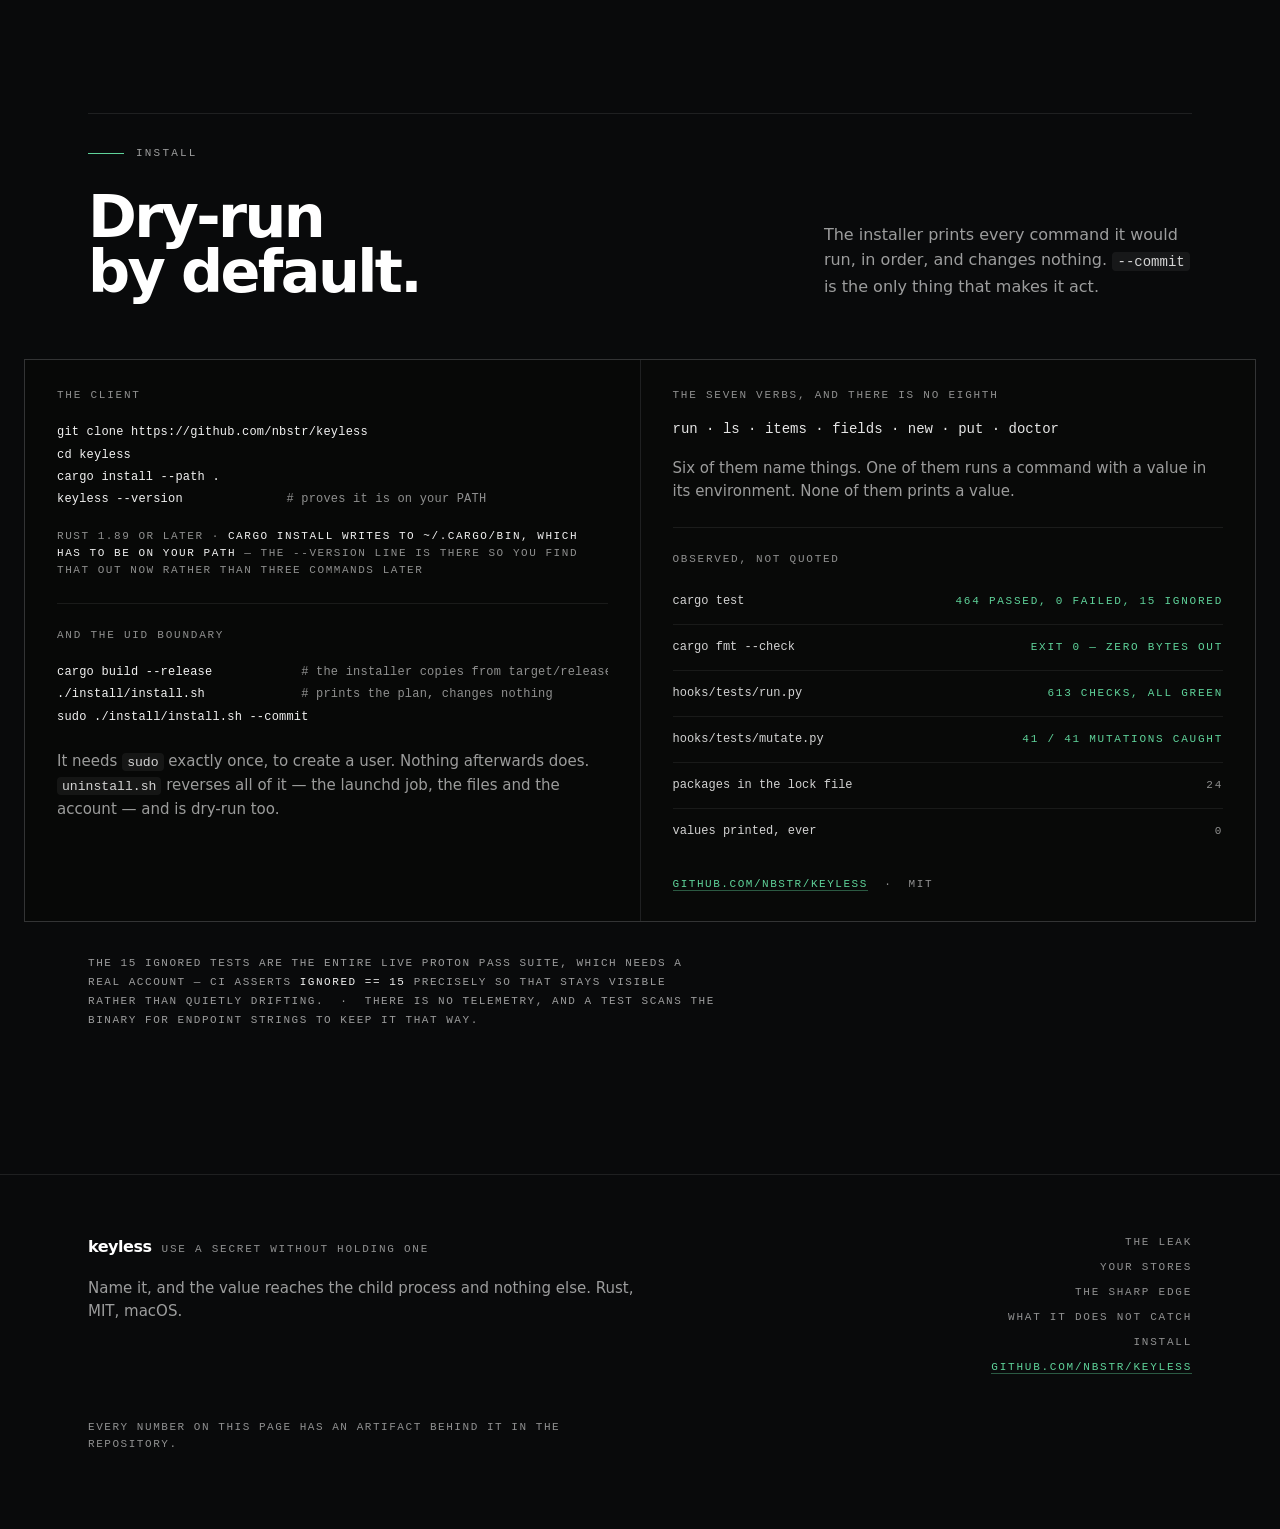
==== commit 51878c05: "Merge 6427f2da4bacaecb2c2b615ac750e5feb8433f74 into 7ec133adffb5e648d2cee3a1dcd2331f57103b4d" ====
--- a/site/index.html
+++ b/site/index.html
@@ -591,7 +591,7 @@
     <p class="caveat cascade d6">
       It reads from the vault you already run &mdash; <b>Proton Pass</b>, <b>1Password</b> or <b>Infisical</b>.
       &nbsp;&middot;&nbsp; <b>keyless get</b> is not a typo you can make; it does not exist.
-      &nbsp;&middot;&nbsp; Two states, no third — <b>INJECTED</b> or <b>DEGRADED</b>.
+      &nbsp;&middot;&nbsp; Three states — <b>INJECTED</b>, <b>REFUSED</b> or <b>DEGRADED</b>.
       &nbsp;&middot;&nbsp; MIT &middot; Rust &middot; macOS &middot; five direct dependencies.
     </p>
   </div>
@@ -926,7 +926,12 @@
         <div class="pad">
           <div class="scroll-x">
 <pre><span class="c">$</span> <span class="k">keyless run -s TYPOED_NAME -- deploy</span>
-<span class="v">DEGRADED</span><span class="o">: TYPOED_NAME did not resolve.</span>
+<span class="r">REFUSED</span><span class="o">: no store holds TYPOED_NAME. The command was not run.</span>
+<span class="c">$</span> <span class="k">echo $?</span>
+<span class="o">64</span>
+
+<span class="c">$</span> <span class="k">keyless run -s DEPLOY_TOKEN -- deploy</span>   <span class="c"># its store is silent</span>
+<span class="v">DEGRADED</span><span class="o">: DEPLOY_TOKEN did not resolve.</span>
 <span class="o">Running the command anyway, with an untouched environment.</span>
 
 <span class="o">deploy: 401 Unauthorized</span>
@@ -935,15 +940,16 @@
           </div>
         </div>
         <div class="pad">
-          <h3>keyless never refuses your command.</h3>
-          <p class="deck-s gap-m">An unresolvable name warns on stderr, runs the child with an untouched
-            environment, and forwards the child's exit code. <b>So a missing credential is a 401 at exit
-            0.</b></p>
-          <p class="deck-s gap-m">Nothing in the exit status separates a working secret from a missing
-            one. Only the <span class="v">DEGRADED</span> banner does — which is why it is a banner and
-            not a debug line.</p>
+          <h3>keyless never blocks on a failure.</h3>
+          <p class="deck-s gap-m">It refuses only a name its store does not hold, an empty name, or a
+            caller that fails attestation: exit 64, and the command never runs. A store in silence or a
+            daemon that cannot answer warns on stderr, runs the child with an untouched environment, and
+            forwards the child's exit code. <b>So a missing credential is a 401 at exit 0.</b></p>
+          <p class="deck-s gap-m">Nothing in the exit status separates a working secret from one its
+            store could not serve. Only the <span class="v">DEGRADED</span> banner does — which is why it
+            is a banner and not a debug line.</p>
           <div class="hr"></div>
-          <p class="micro">a trade, stated out loud: keyless will not be the reason your pipeline stops</p>
+          <p class="micro">a trade, stated out loud: a store&rsquo;s failure will not be the reason your pipeline stops</p>
         </div>
       </div>
     </div>
